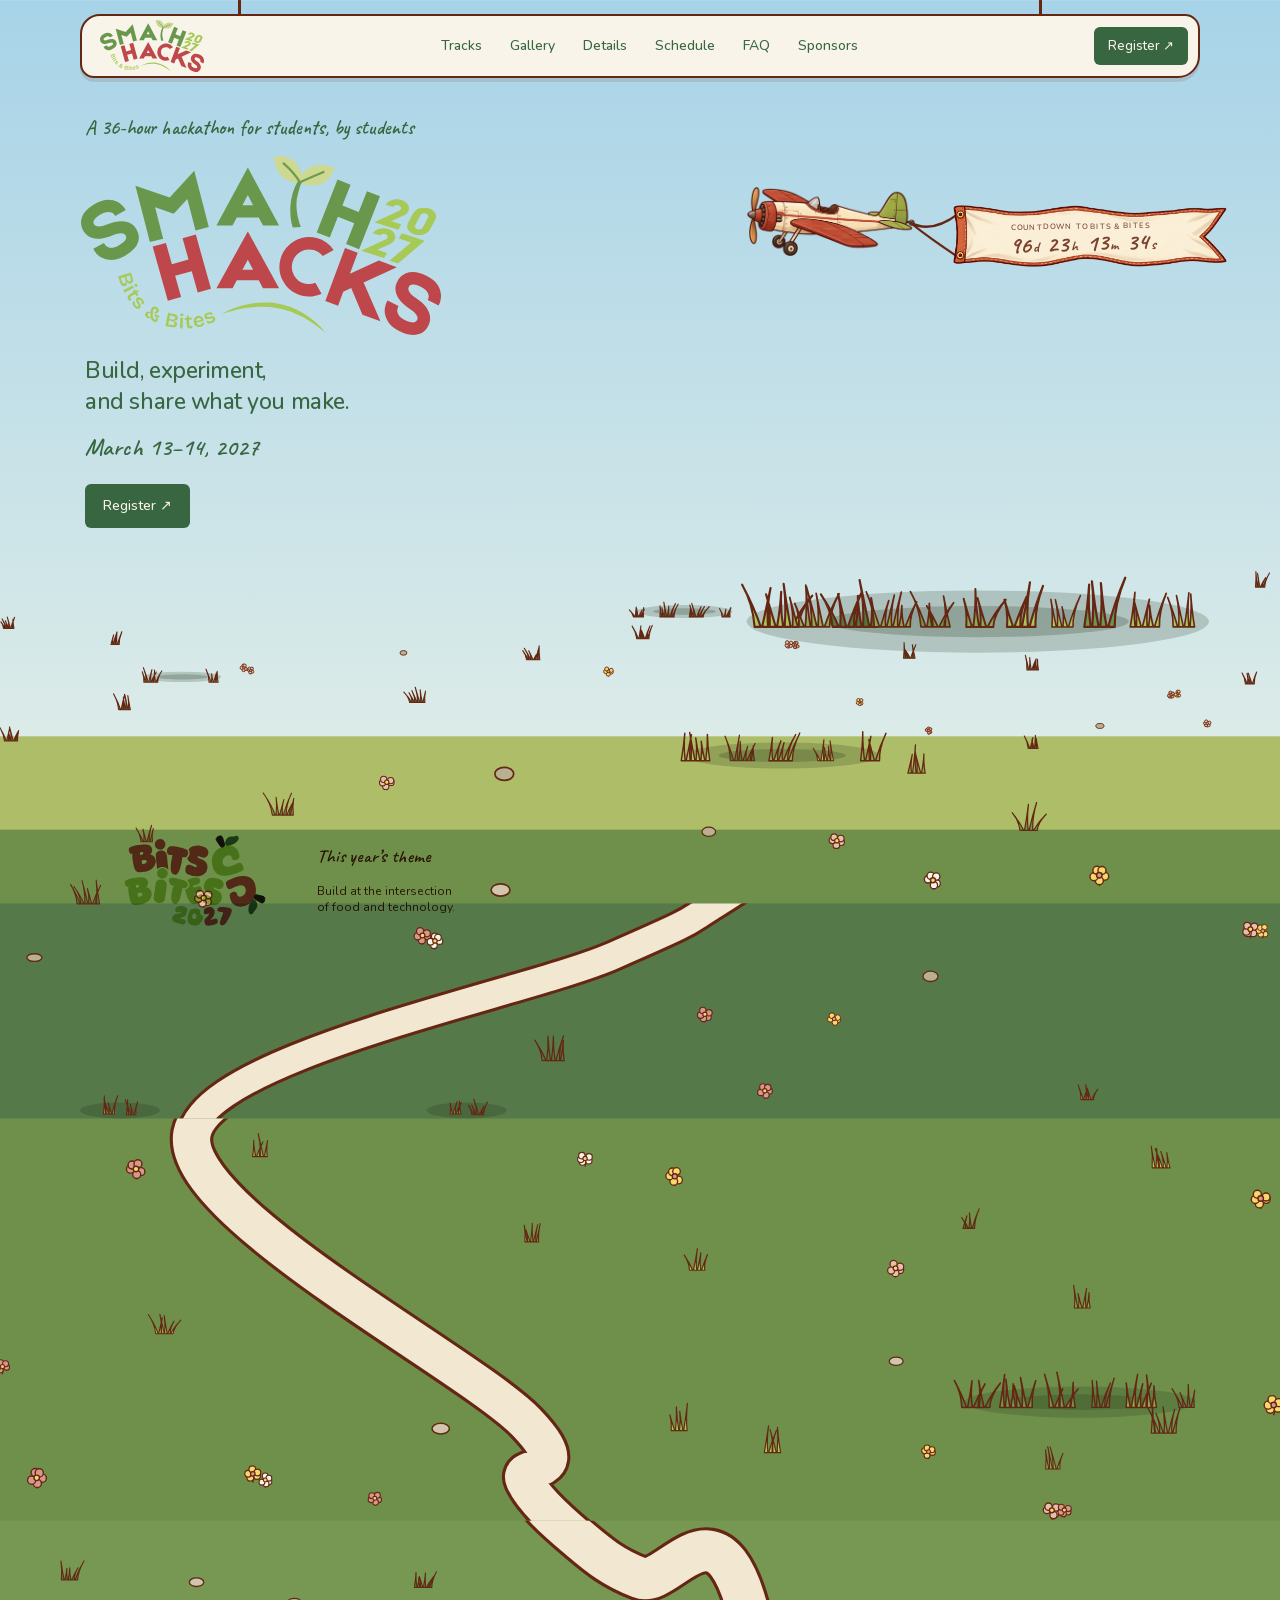
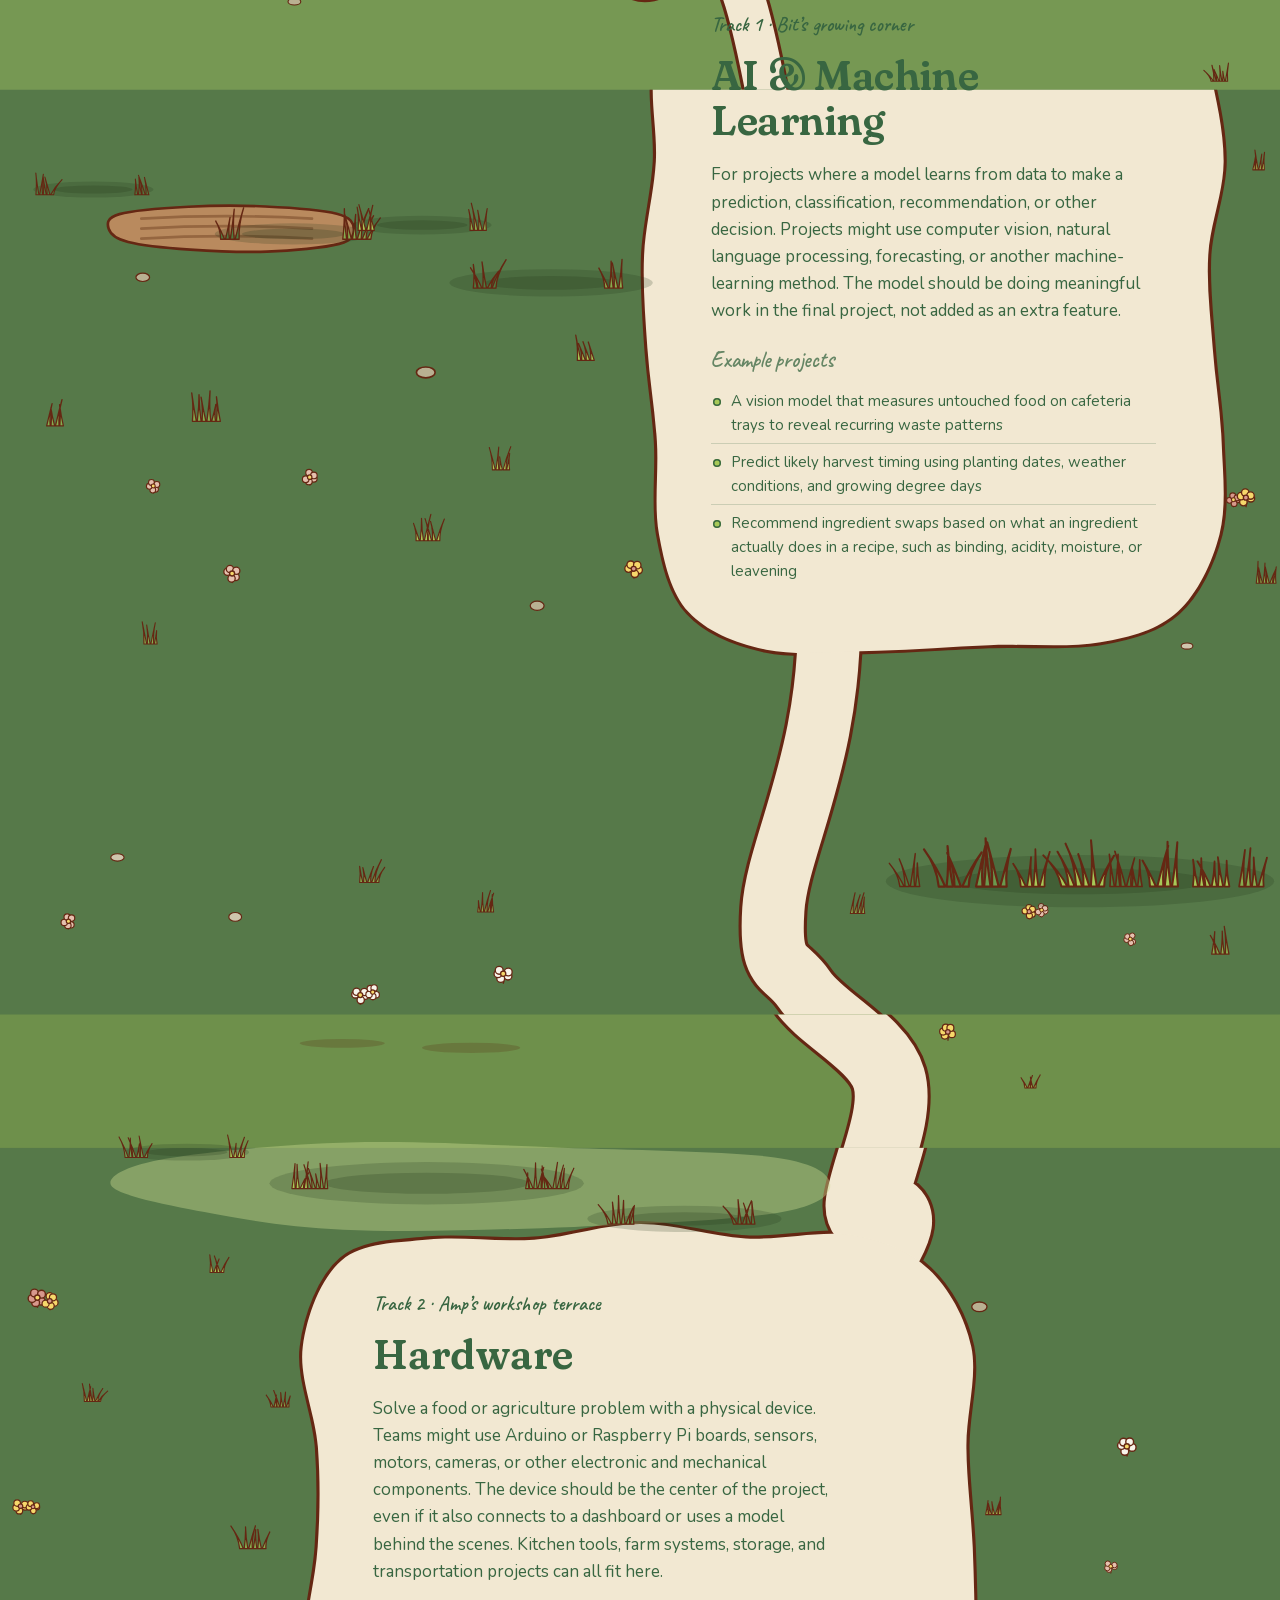
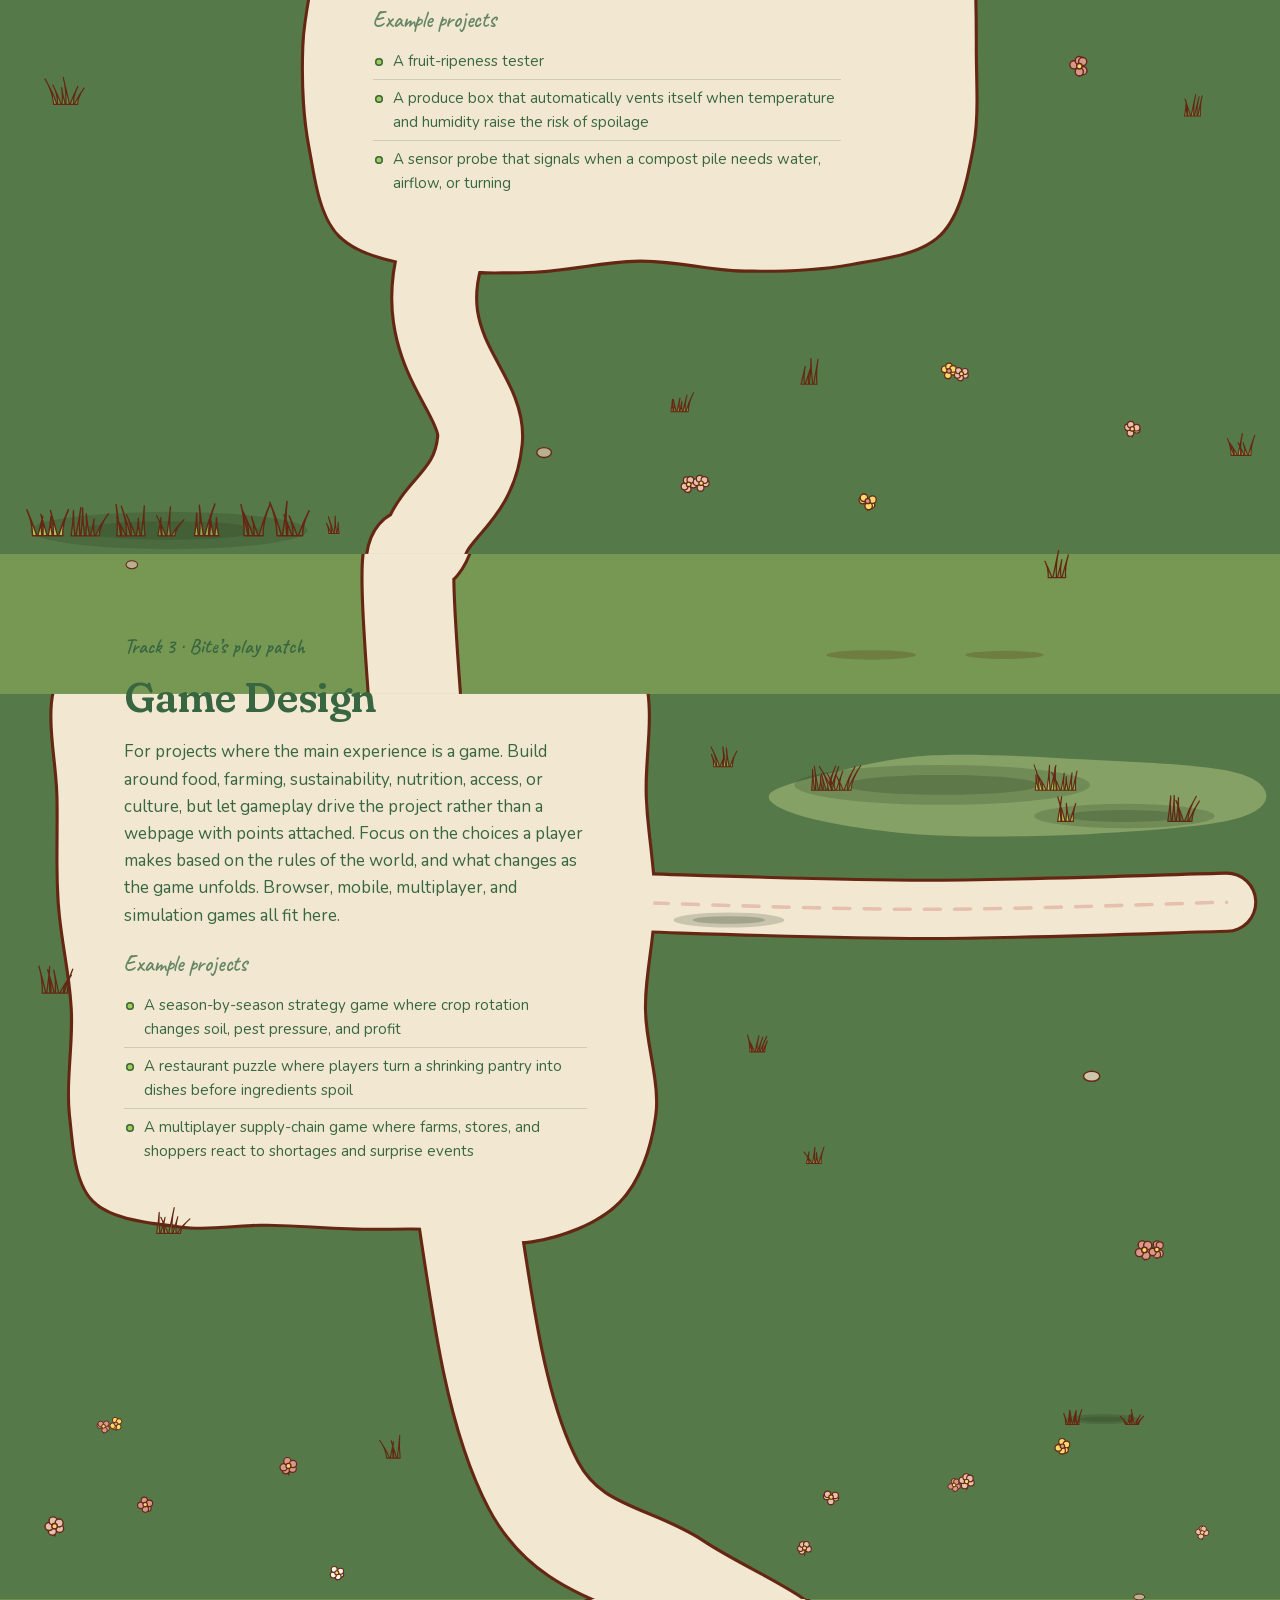
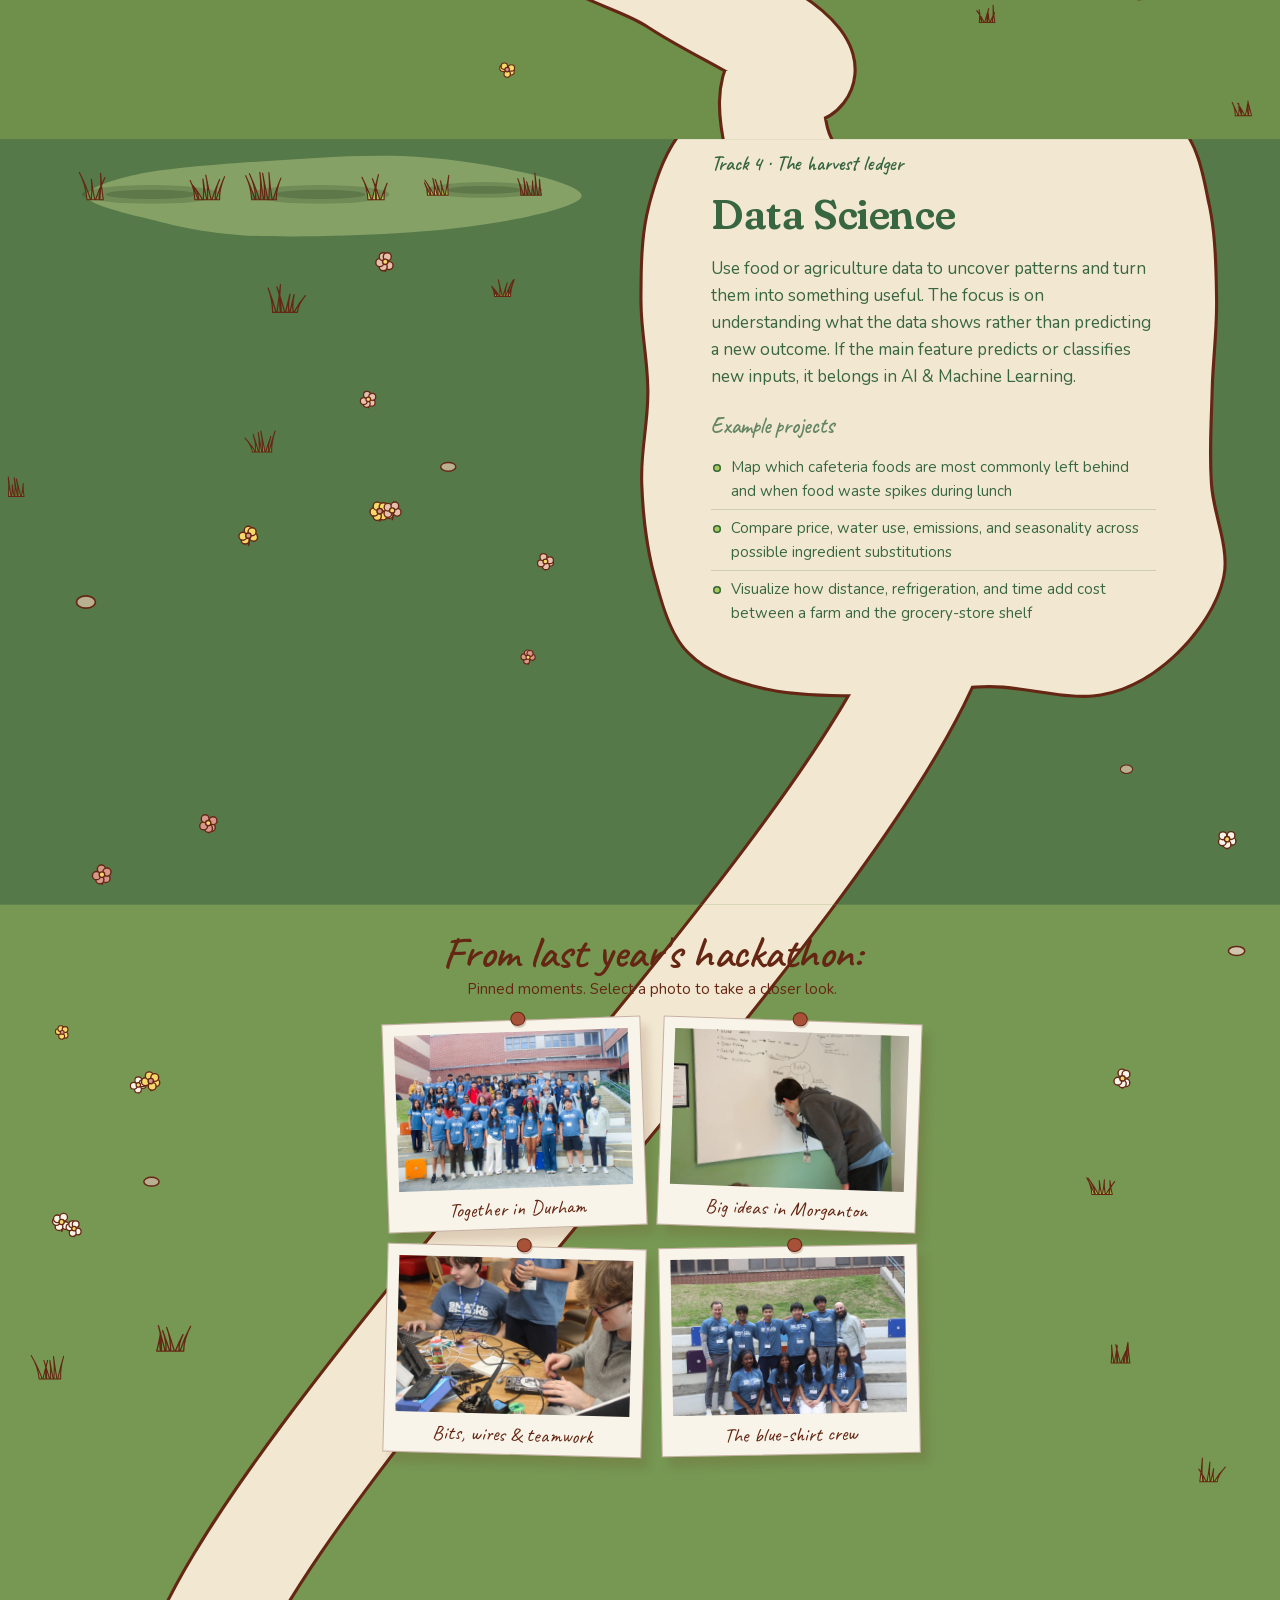
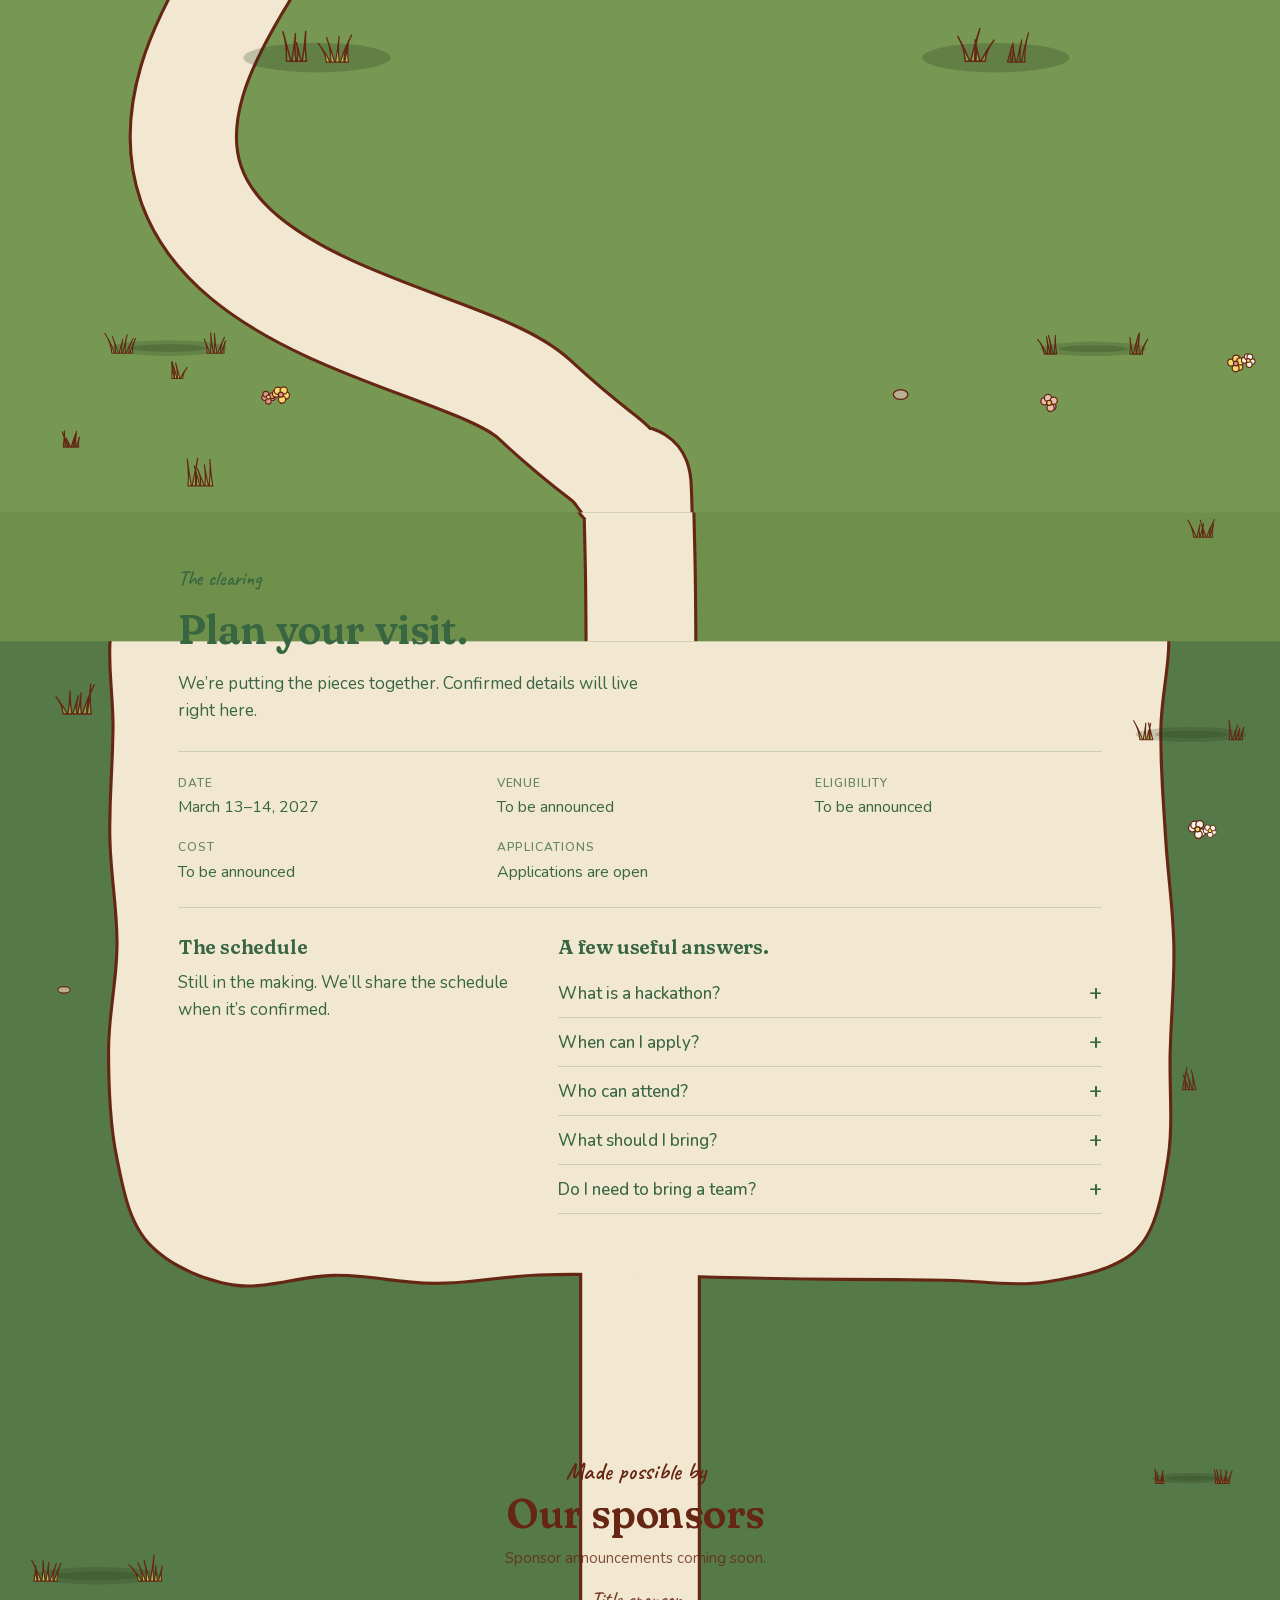
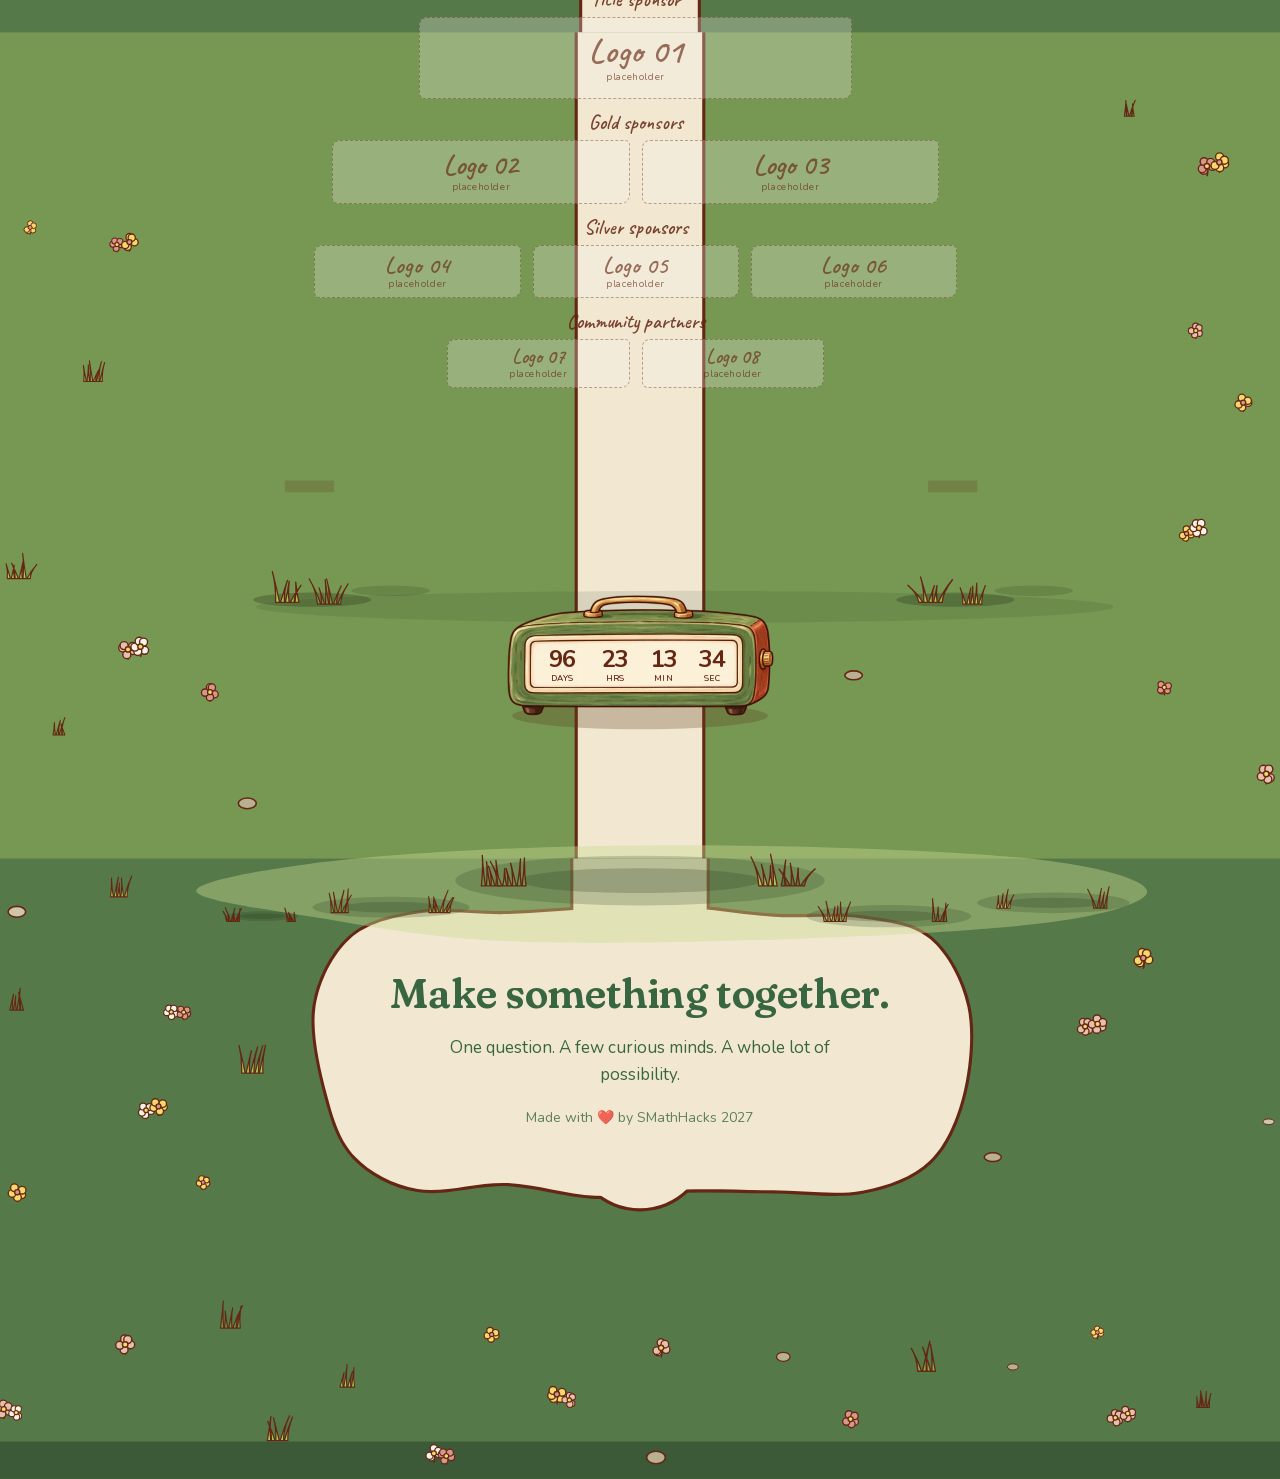
==== index.html @ 0ea6582c "moved the boba" ====
<!doctype html>
<html lang="en">
<head>
  <meta charset="utf-8">
  <meta name="viewport" content="width=device-width, initial-scale=1">
  <meta name="theme-color" content="#F8F4EA">
  <meta name="description" content="SMathHacks 2027: Bits & Bites. A student hackathon for curious minds. Build, experiment, and share what you make.">
  <title>SMathHacks 2027 | Bits & Bites</title>
  <link rel="icon" type="image/svg+xml" href="assets/logo/smathhacks-full-color.svg">
  <link rel="stylesheet" href="hillside.css">
  <link rel="stylesheet" href="sky-announcements.css">
  <link rel="stylesheet" href="countdown.css">
  <link rel="stylesheet" href="trail-boards.css">
</head>
<body>
  <a class="skip-link" href="#main">Skip to content</a>
  <header class="site-header">
    <a class="brand" href="#top" aria-label="SMathHacks 2027 home"><img src="assets/logo/smathhacks-full-color.svg" alt="SMathHacks 2027, Bits and Bites" width="1772" height="884"></a>
    <nav aria-label="Primary navigation"><a href="#tracks">Tracks</a><a class="nav-wide" href="#gallery">Gallery</a><a href="#details">Details</a><a href="#schedule">Schedule</a><a href="#faq">FAQ</a><a class="nav-roomy" href="#sponsors">Sponsors</a></nav>
    <div class="header-status" data-register="header"><a href="#updates">Registration soon</a></div>
  </header>

  <!-- The page is one tall hillside. hillside.js draws the art and places each copy block in its own
       clearing; the footer hangs on the notice board where the path ends. -->
  <div class="world">
  <svg class="world-art" id="world-art" aria-hidden="true"></svg>
  <main id="main">

    <section class="copy hero-copy" id="top" data-copy="hero" aria-labelledby="event-title">
      <p class="eyebrow">A 36-hour hackathon for students, by students</p>
      <h1 class="sr-only" id="event-title">SMathHacks 2027: Bits &amp; Bites</h1>
      <img class="hero-logo" src="assets/logo/smathhacks-full-color.svg" alt="" width="1772" height="884">
      <p class="hero-line">Build, experiment,<br>and share what you make.</p>
      <p class="event-timing" data-fact="dates">March 13–14, 2027</p>
      <div class="hero-actions">
        <div class="registration-state" data-register="hero">Registration details coming soon</div>
      </div>
    </section>

    <aside class="sky-flight sky-announcement" aria-label="Countdown to Bits &amp; Bites">
      <span class="flight-drift">
        <img class="tow-plane" src="assets/mvp/environment/sky-announcements/tow-plane.webp" alt="" width="700" height="291">
        <svg class="tow-cord" viewBox="0 0 100 30" preserveAspectRatio="none" aria-hidden="true"><path d="M0 6 Q45 14 100 0 M0 6 Q45 18 100 30"/></svg>
        <span class="tow-banner">
          <img src="assets/mvp/environment/sky-announcements/registration-banner.webp" alt="" width="1000" height="227">
          <span class="banner-lettering"><span>Countdown to <span data-event-theme>Bits &amp; Bites</span></span><strong class="banner-clock" aria-hidden="true"><span><b data-countdown-unit="days">—</b>d</span><span><b data-countdown-unit="hours">—</b>h</span><span><b data-countdown-unit="minutes">—</b>m</span><span><b data-countdown-unit="seconds">—</b>s</span></strong></span>
        </span>
      </span>
    </aside>

    <section class="trail-face theme-sign-face" id="theme" data-trail-board="theme" aria-labelledby="theme-sign-title">
      <h2 id="theme-sign-title"><img class="theme-logo" src="assets/brand/bits-and-bites-2027.svg" alt="Bits &amp; Bites 2027" width="760" height="490"></h2>
      <p class="eyebrow">This year’s theme</p>
      <p>Build at the intersection of food and technology.</p>
    </section>

    <section class="copy" id="tracks" data-copy="bit" aria-labelledby="ai-title">
      <p class="eyebrow">Track 1 · Bit’s growing corner</p>
      <h2 id="ai-title">AI &amp; Machine Learning</h2>
      <p>For projects where a model learns from data to make a prediction, classification, recommendation, or other decision. Projects might use computer vision, natural language processing, forecasting, or another machine-learning method. The model should be doing meaningful work in the final project, not added as an extra feature.</p>
      <h3 class="examples-title">Example projects</h3>
      <ul class="track-examples">
        <li>A vision model that measures untouched food on cafeteria trays to reveal recurring waste patterns</li>
        <li>Predict likely harvest timing using planting dates, weather conditions, and growing degree days</li>
        <li>Recommend ingredient swaps based on what an ingredient actually does in a recipe, such as binding, acidity, moisture, or leavening</li>
      </ul>
    </section>

    <section class="copy" id="hardware" data-copy="amp" aria-labelledby="amp-title">
      <p class="eyebrow">Track 2 · Amp’s workshop terrace</p>
      <h2 id="amp-title">Hardware</h2>
      <p>Solve a food or agriculture problem with a physical device. Teams might use Arduino or Raspberry Pi boards, sensors, motors, cameras, or other electronic and mechanical components. The device should be the center of the project, even if it also connects to a dashboard or uses a model behind the scenes. Kitchen tools, farm systems, storage, and transportation projects can all fit here.</p>
      <h3 class="examples-title">Example projects</h3>
      <ul class="track-examples">
        <li>A fruit-ripeness tester</li>
        <li>A produce box that automatically vents itself when temperature and humidity raise the risk of spoilage</li>
        <li>A sensor probe that signals when a compost pile needs water, airflow, or turning</li>
      </ul>
    </section>

    <section class="copy" id="game-design" data-copy="bite" aria-labelledby="bite-title">
      <p class="eyebrow">Track 3 · Bite’s play patch</p>
      <h2 id="bite-title">Game Design</h2>
      <p>For projects where the main experience is a game. Build around food, farming, sustainability, nutrition, access, or culture, but let gameplay drive the project rather than a webpage with points attached. Focus on the choices a player makes based on the rules of the world, and what changes as the game unfolds. Browser, mobile, multiplayer, and simulation games all fit here.</p>
      <h3 class="examples-title">Example projects</h3>
      <ul class="track-examples">
        <li>A season-by-season strategy game where crop rotation changes soil, pest pressure, and profit</li>
        <li>A restaurant puzzle where players turn a shrinking pantry into dishes before ingredients spoil</li>
        <li>A multiplayer supply-chain game where farms, stores, and shoppers react to shortages and surprise events</li>
      </ul>
    </section>

    <section class="copy" id="data-science" data-copy="data" aria-labelledby="data-title">
      <p class="eyebrow">Track 4 · The harvest ledger</p>
      <h2 id="data-title">Data Science</h2>
      <p>Use food or agriculture data to uncover patterns and turn them into something useful. The focus is on understanding what the data shows rather than predicting a new outcome. If the main feature predicts or classifies new inputs, it belongs in AI &amp; Machine Learning.</p>
      <h3 class="examples-title">Example projects</h3>
      <ul class="track-examples">
        <li>Map which cafeteria foods are most commonly left behind and when food waste spikes during lunch</li>
        <li>Compare price, water use, emissions, and seasonality across possible ingredient substitutions</li>
        <li>Visualize how distance, refrigeration, and time add cost between a farm and the grocery-store shelf</li>
      </ul>
    </section>

    <section class="trail-face gallery-face" id="gallery" data-trail-board="gallery" aria-labelledby="gallery-title">
      <h2 id="gallery-title"> From last year's hackathon:</h2>
      <p class="gallery-note" data-gallery-note>A little room for the memories. Photos coming soon.</p>
      <ul class="gallery-grid" data-gallery-grid>
        <li class="gallery-card"><div class="gallery-placeholder"><span class="gallery-empty-image">Your photo here</span><span class="gallery-caption">Photo slot 01</span></div></li>
        <li class="gallery-card"><div class="gallery-placeholder"><span class="gallery-empty-image">Your photo here</span><span class="gallery-caption">Photo slot 02</span></div></li>
        <li class="gallery-card"><div class="gallery-placeholder"><span class="gallery-empty-image">Your photo here</span><span class="gallery-caption">Photo slot 03</span></div></li>
        <li class="gallery-card"><div class="gallery-placeholder"><span class="gallery-empty-image">Your photo here</span><span class="gallery-caption">Photo slot 04</span></div></li>
      </ul>
      <div class="gallery-pagination" data-gallery-pagination hidden>
        <button type="button" data-gallery-page="previous" aria-label="Previous gallery page">←</button>
        <span data-gallery-page-label aria-live="polite"></span>
        <button type="button" data-gallery-page="next" aria-label="Next gallery page">→</button>
      </div>
    </section>

    <section class="copy info-copy" id="details" data-copy="details" aria-labelledby="details-title">
      <p class="eyebrow">The clearing</p>
      <h2 id="details-title">Plan your visit.</h2>
      <p>We’re putting the pieces together. Confirmed details will live right here.</p>
      <dl class="facts">
        <div><dt>Date</dt><dd data-fact="dates">March 13–14, 2027</dd></div>
        <div><dt>Venue</dt><dd data-fact="venue">To be announced</dd></div>
        <div><dt>Eligibility</dt><dd data-fact="eligibility">To be announced</dd></div>
        <div><dt>Cost</dt><dd data-fact="cost">To be announced</dd></div>
        <div><dt>Applications</dt><dd data-application-status>Registration details coming soon</dd></div>
      </dl>
      <div class="info-lower">
        <div id="schedule" aria-labelledby="schedule-title">
          <h3 id="schedule-title">The schedule</h3>
          <p id="schedule-status">Still in the making. We’ll share the schedule when it’s confirmed.</p>
          <ol class="schedule-list" id="schedule-list" hidden></ol>
        </div>
        <div id="faq" class="faq" aria-labelledby="faq-title">
          <h3 id="faq-title">A few useful answers.</h3>
          <details><summary>What is a hackathon?</summary><p>A hackathon is an event where people come together to explore ideas and build projects. A project might be software, hardware, a game, or an experiment that helps you learn something new.</p></details>
          <details><summary>When can I apply?</summary><p data-application-answer>Registration details will be shared when they’re confirmed.</p></details>
          <details><summary>Who can attend?</summary><p data-eligibility-answer>SMathHacks is a student hackathon. Specific eligibility requirements will be announced.</p></details>
          <details><summary>What should I bring?</summary><p>We’ll share a practical packing list alongside the confirmed venue and schedule.</p></details>
          <details><summary>Do I need to bring a team?</summary><p>Team formation and project guidelines will be shared with the registration details.</p></details>
        </div>
      </div>
    </section>

    <!-- Real HTML sits inside the painted, freestanding sponsor billboard. -->
    <section class="site-footer sponsor-billboard" id="sponsors" data-copy="footer" aria-labelledby="sponsors-title">
      <div class="sponsor-board-content">
        <p class="eyebrow">Made possible by</p>
        <h2 id="sponsors-title">Our sponsors</h2>
        <p id="sponsor-status">Sponsor announcements coming soon.</p>
        <div class="sponsor-placeholders" data-sponsor-placeholders aria-label="Example sponsor tiers with placeholder logos">
          <section class="sponsor-tier" data-sponsor-level="title" aria-labelledby="placeholder-title-tier">
            <h3 id="placeholder-title-tier">Title sponsor</h3>
            <ul><li><span>Logo 01</span><small>placeholder</small></li></ul>
          </section>
          <section class="sponsor-tier" data-sponsor-level="gold" aria-labelledby="placeholder-gold-tier">
            <h3 id="placeholder-gold-tier">Gold sponsors</h3>
            <ul><li><span>Logo 02</span><small>placeholder</small></li><li><span>Logo 03</span><small>placeholder</small></li></ul>
          </section>
          <section class="sponsor-tier" data-sponsor-level="silver" aria-labelledby="placeholder-silver-tier">
            <h3 id="placeholder-silver-tier">Silver sponsors</h3>
            <ul><li><span>Logo 04</span><small>placeholder</small></li><li><span>Logo 05</span><small>placeholder</small></li><li><span>Logo 06</span><small>placeholder</small></li></ul>
          </section>
          <section class="sponsor-tier" data-sponsor-level="community" aria-labelledby="placeholder-community-tier">
            <h3 id="placeholder-community-tier">Community partners</h3>
            <ul><li><span>Logo 07</span><small>placeholder</small></li><li><span>Logo 08</span><small>placeholder</small></li></ul>
          </section>
        </div>
        <div class="sponsor-list" id="sponsor-list" hidden></div>
        <p class="sponsor-ask" data-sponsor-ask hidden></p>
      </div>
    </section>

    <section class="table-countdown" id="event-countdown" aria-label="Countdown to event day" data-countdown-at="2027-03-13T00:00:00-05:00">
      <img src="assets/mvp/props/countdown-clock/clock.webp" alt="" width="800" height="364">
      <div class="countdown-face">
        <p class="countdown-caption sr-only" data-countdown-caption>Until event day</p>
        <div class="countdown-digits" role="timer" aria-live="off" aria-label="Countdown loading" data-countdown-timer>
          <span><strong data-countdown-unit="days">—</strong><small>days</small></span>
          <span><strong data-countdown-unit="hours">—</strong><small>hrs</small></span>
          <span><strong data-countdown-unit="minutes">—</strong><small>min</small></span>
          <span><strong data-countdown-unit="seconds">—</strong><small>sec</small></span>
        </div>
      </div>
      <noscript><p>Event day: March 13, 2027.</p></noscript>
    </section>

    <section class="copy finale-copy" id="updates" data-copy="finale" aria-labelledby="finale-title">
      <h2 id="finale-title">Make something together.</h2>
      <p>One question. A few curious minds. A whole lot of possibility.</p>
      <p class="finale-credit">Made with ❤️ by SMathHacks 2027</p>
    </section>

  </main>

  </div>

  <dialog class="gallery-dialog" data-gallery-dialog aria-labelledby="gallery-dialog-title">
    <div class="gallery-dialog-header"><h2 id="gallery-dialog-title">From the gallery</h2><button type="button" data-gallery-close aria-label="Close photo">✕</button></div>
    <img class="gallery-dialog-image" data-gallery-large-image alt="">
    <p data-gallery-error hidden>This photo couldn’t load.</p>
    <p class="gallery-dialog-caption" data-gallery-large-caption></p>
    <div class="gallery-dialog-controls"><button type="button" data-gallery-photo="previous" aria-label="Previous photo">←</button><span data-gallery-photo-label></span><button type="button" data-gallery-photo="next" aria-label="Next photo">→</button></div>
  </dialog>

  <script type="module" src="event.js"></script>
  <script type="module" src="hillside.js"></script>
</body>
</html>
---- hillside.css ----
@font-face{font-family:'Fraunces';src:url('assets/fonts/fraunces-var.woff2') format('woff2');font-weight:400 700;font-display:swap}
@font-face{font-family:'Nunito';src:url('assets/fonts/nunito-var.woff2') format('woff2');font-weight:400 700;font-display:swap}
@font-face{font-family:'Caveat';src:url('assets/fonts/caveat-var.woff2') format('woff2');font-weight:400 700;font-display:swap}

/* Type: soft serif headings, rounded body, handwritten notes for small labels. */
:root{--font-display:'Fraunces',Georgia,serif;--font-body:'Nunito',sans-serif;--font-hand:'Caveat',cursive}

:root{--forest:#386641;--leaf:#6A994E;--lime:#A7C957;--cream:#F8F4EA;--ground:#F2E8D2;--peach:#E5C0AE;--ink:#652713;--sky-top:#A7D3E8;--sky-horizon:#EDF3E8;--rule:#38664135}
*{box-sizing:border-box}
html{scroll-behavior:smooth}
body{margin:0;background:#566f45;color:var(--forest);font-family:var(--font-body);font-size:17px;line-height:1.6}
h1,h2,h3,p{margin:0}
h2,h3{font-family:var(--font-display);font-weight:600;font-variation-settings:'SOFT' 100,'WONK' 1;letter-spacing:-.01em}
h2{font-size:clamp(32px,3.2vw,46px);line-height:1.1;margin-bottom:18px}
h3{font-size:20px;line-height:1.25}
p+p{margin-top:14px}
a{color:inherit}
.sr-only{position:absolute;width:1px;height:1px;margin:-1px;overflow:hidden;clip:rect(0,0,0,0);white-space:nowrap}
.skip-link{position:fixed;z-index:200;top:8px;left:16px;padding:12px 20px;background:var(--forest);color:var(--cream);transform:translateY(-160%)}
.skip-link:focus{transform:none}
a:focus-visible,button:focus-visible{outline:3px solid var(--forest);outline-offset:5px}
.eyebrow{font-family:var(--font-hand);font-size:20px;font-weight:600;line-height:1.2;margin-bottom:16px}

/* The header is a signboard hung over the world on two cords, drawn in the clearings' cream and ink. */
.site-header{position:fixed;top:14px;left:50%;transform:translateX(-50%);width:min(1120px,calc(100% - 32px));height:64px;padding:6px 10px 6px 18px;display:flex;align-items:center;gap:28px;z-index:70;background:var(--cream);border:2.5px solid var(--ink);border-radius:20px 15px 22px 14px;box-shadow:0 4px 0 #6527131f;transition:box-shadow .3s ease}
.site-header::before,.site-header::after{content:'';position:absolute;bottom:100%;width:2.5px;height:16px;background:var(--ink)}
.site-header::before{left:14%}
.site-header::after{right:14%}
.site-header.is-scrolled{box-shadow:0 6px 0 #65271326,0 10px 24px #22331a24}
.brand{width:104px;flex:none}
.brand img{display:block;width:100%;height:auto}
.site-header nav{display:flex;gap:28px;margin:auto}
.site-header nav a{min-height:44px;display:flex;align-items:center;text-decoration:none;font-size:14px;font-weight:500}
.header-status{font-size:13px;font-weight:500}

/* The world: art fills it; copy blocks are placed in world units by hillside.js. */
.world{position:relative;overflow:hidden;min-height:100vh;background:var(--sky-horizon)}
.world-art{position:absolute;inset:0 auto auto 0;display:block}
.copy{position:absolute;z-index:2}
.world:not(.is-laid-out) .copy{position:relative;margin:0 auto;padding:110px 24px 40px;max-width:560px}
/* Scene buttons only make sense when the hillside is drawn. */
[id]{scroll-margin-top:130px}

.hero-logo{display:block;width:min(360px,100%);height:auto;margin:0 0 20px -4px}
.hero-line{font-size:clamp(21px,1.8vw,26px);line-height:1.35;letter-spacing:-.02em;font-weight:500}
.event-timing{margin-top:16px;font-family:var(--font-hand);font-size:24px;font-weight:600;line-height:1.2}
.hero-actions{display:flex;align-items:center;flex-wrap:wrap;gap:12px 20px;margin-top:22px}
/* Once a real action exists (Register / Get updates), it becomes the primary button. */
.registration-state{font-size:13px}
.action-link{display:inline-flex;align-items:center;min-height:44px;padding:8px 18px;border-radius:6px;background:var(--forest);color:var(--cream);font-size:14px;font-weight:500;text-decoration:none}
.header-status .action-link{min-height:38px;padding:6px 14px;font-size:13px}
.header-status>a:not(.action-link){min-height:44px;display:flex;align-items:center;text-decoration:none}
.schedule-list{margin:0;padding:0;list-style:none}
.schedule-list li{display:flex;gap:14px;padding:8px 0;border-bottom:1px solid var(--rule)}
.updates-form{margin:18px auto 0;max-width:420px;text-align:left;font-size:14px}
.updates-row{display:flex;gap:10px;margin-top:6px}
.updates-row input{flex:1;min-width:0;min-height:46px;padding:8px 12px;border:1.5px solid var(--forest);border-radius:6px;background:var(--cream);font:inherit}
.updates-row .scene-control{margin-top:0}
.form-status{margin-top:8px;min-height:1.4em}

.copy>p:not(.eyebrow){max-width:46ch}
.examples-title{margin-top:22px;font-size:22px;font-family:var(--font-hand);font-weight:600;line-height:1.2;opacity:.75}
.track-examples{margin:10px 0 0;padding:0;list-style:none;font-size:15px;max-width:52ch}
.track-examples li{position:relative;padding:6px 0 6px 20px;border-bottom:1px solid var(--rule)}
.track-examples li:last-child{border-bottom:0}
.track-examples li::before{content:'';position:absolute;left:2px;top:15px;width:8px;height:8px;border-radius:50%;background:var(--lime);box-shadow:inset 0 0 0 1.5px var(--forest)}
.scene-control{margin-top:22px;display:inline-flex;align-items:center;gap:22px;min-height:46px;padding:9px 18px;border:1.5px solid var(--forest);border-radius:6px;background:transparent;color:var(--forest);font:500 15px var(--font-body);cursor:pointer;transition:background .2s ease,color .2s ease}
.scene-control:hover,.scene-control[aria-pressed=true]{background:var(--forest);color:var(--cream)}

.facts{display:grid;grid-template-columns:repeat(3,minmax(0,1fr));gap:18px 32px;margin:26px 0 0;padding:22px 0;border-block:1px solid var(--rule)}
.facts dt{font-size:12px;font-weight:600;letter-spacing:.08em;text-transform:uppercase;opacity:.75}
.facts dd{margin:2px 0 0;font-size:16px}
.info-lower{display:grid;grid-template-columns:minmax(0,1fr) minmax(0,1.6fr);gap:40px;margin-top:26px}
.info-lower h3{margin-bottom:10px}
.faq details{border-bottom:1px solid var(--rule)}
.faq summary{min-height:48px;display:flex;align-items:center;justify-content:space-between;gap:16px;cursor:pointer;list-style:none;font-weight:500}
.faq summary::-webkit-details-marker{display:none}
.faq summary::after{content:'+';font-size:22px;line-height:1;transition:transform .25s cubic-bezier(.3,.7,.4,1)}
.faq details[open] summary::after{transform:rotate(45deg)}
.faq details p{padding:0 0 16px;font-size:15px}
.sponsor-list{margin-top:22px;display:grid;gap:22px}
/* Empty slots, drawn as chalk outlines on the clearing so they read as space waiting to be filled. */
.sponsor.slot{min-width:128px;min-height:64px;background:transparent;border:2px dashed #65271366;box-shadow:none;color:#38664199;font-size:13px;font-weight:500}
.sponsor.slot.big{min-width:170px;min-height:84px;font-size:14px}
.sponsor-tier h3{font-size:22px;font-family:var(--font-hand);font-weight:600;font-variation-settings:normal;letter-spacing:0;line-height:1.2;opacity:.75;margin-bottom:10px}
.sponsor-tier ul{margin:0;padding:0;list-style:none;display:flex;flex-wrap:wrap;gap:12px}
.sponsor{display:flex;align-items:center;justify-content:center;min-width:150px;min-height:72px;padding:12px 20px;background:var(--cream);border:2px solid var(--ink);border-radius:14px 10px 15px 9px;box-shadow:0 3px 0 #6527131f;font-weight:600;text-decoration:none;transition:transform .2s cubic-bezier(.3,.7,.4,1)}
a.sponsor:hover{transform:translateY(-2px)}
.sponsor img{display:block;max-width:150px;max-height:48px;width:auto;height:auto}
.sponsor-ask{margin-top:20px;display:flex;align-items:center;flex-wrap:wrap;gap:10px 16px}
.finale-copy{text-align:center}
.finale-copy h2,.finale-copy>p{margin-inline:auto}
.finale-copy .registration-state{margin-top:16px;font-size:14px}
.finale-copy .finale-credit{margin-top:18px;font-size:14px;opacity:.8}

.site-footer{display:flex;align-items:center;gap:24px;flex-wrap:wrap;padding:28px clamp(16px,5vw,80px);background:var(--cream);border-top:2.5px solid var(--ink);color:var(--forest);font-size:14px}
.site-footer img{width:110px;height:auto}
.site-footer a{margin-left:auto;min-height:44px;display:flex;align-items:center;font-weight:500}
/* Laid out, the footer is the notice board at the end of the path. */
.world.is-laid-out .site-footer{position:absolute;z-index:2;padding:0;background:none;border:0;gap:28px;flex-wrap:nowrap}
.world.is-laid-out .site-footer img{width:150px}
.world.is-laid-out .site-footer:empty{min-height:220px}
.world.is-laid-out .site-footer p{font-size:15px;line-height:1.45}

/* Lettering and real sponsor marks live on the recessed face, not in floating UI cards. */
.site-footer.sponsor-billboard,.world.is-laid-out .site-footer.sponsor-billboard{display:block;text-align:center;color:var(--ink)}
.sponsor-board-content{min-height:inherit;display:flex;flex-direction:column;justify-content:center;align-items:center;padding:8px 0}
.sponsor-billboard .eyebrow,.world.is-laid-out .sponsor-billboard .eyebrow{font-family:var(--font-hand);font-size:24px;line-height:1;margin-bottom:8px}
.sponsor-billboard h2{font-size:clamp(28px,3.2vw,44px);margin-bottom:12px}
.sponsor-billboard #sponsor-status{max-width:32ch;opacity:.8}
.sponsor-billboard .sponsor-list{width:100%;gap:18px;margin-top:12px}
.sponsor-billboard .sponsor-tier ul{display:grid;grid-template-columns:repeat(3,minmax(0,1fr));gap:12px;align-items:center}
.sponsor-billboard .sponsor{background:none;border:0;box-shadow:none;border-radius:0;min-width:0;min-height:60px;padding:8px;margin:0;justify-content:center}
.sponsor-billboard .sponsor img,.world.is-laid-out .sponsor-billboard .sponsor img{width:auto;height:auto;max-width:100%;max-height:60px}
.sponsor-billboard .sponsor-ask{justify-content:center;margin-top:14px;gap:6px}
.sponsor-billboard .sponsor-ask .action-link{margin:0}
.sponsor-billboard [hidden]{display:none!important}
.sponsor-placeholders{width:100%;margin:20px 0 4px;display:grid;gap:14px}
.sponsor-billboard .sponsor-tier{width:100%;margin-inline:auto}
.sponsor-billboard .sponsor-tier h3{font-family:var(--font-hand);font-size:20px;line-height:1;letter-spacing:0;margin:0 0 7px;opacity:.85}
.sponsor-billboard [data-sponsor-level] ul{display:flex;justify-content:center;flex-wrap:wrap;gap:12px}
.sponsor-billboard [data-sponsor-level] li{flex:0 1 var(--logo-width);min-width:0}
.sponsor-billboard [data-sponsor-level="title"]{--logo-width:64%;--logo-height:82px;--logo-text:35px;--logo-image:76px}
.sponsor-billboard [data-sponsor-level="gold"]{--logo-width:44%;--logo-height:64px;--logo-text:29px;--logo-image:56px}
.sponsor-billboard [data-sponsor-level="silver"]{--logo-width:30.5%;--logo-height:50px;--logo-text:24px;--logo-image:42px}
.sponsor-billboard [data-sponsor-level="community"]{--logo-width:27%;--logo-height:42px;--logo-text:20px;--logo-image:32px}
.sponsor-placeholders li{min-height:var(--logo-height);padding:6px;border:1.5px dashed #65271366;border-radius:8px 5px 9px 6px;display:flex;flex-direction:column;align-items:center;justify-content:center;color:#652713a6;background:#f8f4ea44}
.sponsor-placeholders li>span{font-family:var(--font-hand);font-size:var(--logo-text);font-weight:600;line-height:1.1}
.sponsor-placeholders small{font-size:10px;letter-spacing:.06em;line-height:1.3}
.sponsor-billboard [data-sponsor-level] .sponsor{min-height:var(--logo-height);font-size:var(--logo-text)}
.world.is-laid-out .sponsor-billboard [data-sponsor-level] .sponsor img{max-height:var(--logo-image)}
@media(max-width:759px){
  .sponsor-placeholders{gap:14px;margin-top:18px}
  .sponsor-billboard [data-sponsor-level] ul{gap:8px}
  .sponsor-billboard [data-sponsor-level="title"]{--logo-width:94%;--logo-height:76px;--logo-text:31px;--logo-image:64px}
  .sponsor-billboard [data-sponsor-level="gold"]{--logo-width:46%;--logo-height:60px;--logo-text:25px;--logo-image:48px}
  .sponsor-billboard [data-sponsor-level="silver"]{--logo-width:30%;--logo-height:48px;--logo-text:20px;--logo-image:34px}
  .sponsor-billboard [data-sponsor-level="community"]{--logo-width:28%;--logo-height:40px;--logo-text:18px;--logo-image:28px}
  .sponsor-placeholders small{font-size:8px;letter-spacing:0}
}
@media(max-width:759px){.sponsor-billboard .sponsor-tier ul{grid-template-columns:repeat(2,minmax(0,1fr))}.sponsor-billboard .eyebrow,.world.is-laid-out .sponsor-billboard .eyebrow{font-size:21px}.world.is-laid-out .sponsor-billboard #sponsor-status{font-size:13px}}
@media(max-width:439px){.site-header nav .nav-roomy{display:none}}

/* Interactive parts of the art, shown at rest. */
.led{opacity:0;transition:opacity .4s ease}
.rover-body{transition:none}
.lamp{fill:#CDD993;transition:fill .35s ease}
.glow{opacity:0;transition:opacity .5s ease 1s}
.dial{transform-box:fill-box;transform-origin:50% 50%;transition:transform .9s cubic-bezier(.34,1.4,.5,1)}

/* Ambient life: few, slow, rooted. */
.sway{transform-box:fill-box;transform-origin:50% 100%;animation:sway 5.5s ease-in-out infinite alternate}
.sway.slow{animation-duration:8s}
.drift{animation:drift 26s ease-in-out infinite alternate}
@keyframes sway{from{transform:rotate(-2.5deg)}to{transform:rotate(2.5deg)}}
@keyframes drift{from{transform:translateX(-14px)}to{transform:translateX(14px)}}

.sprout{transform-box:fill-box;transform-origin:50% 100%;transform:scale(.55);transition:transform 1.4s cubic-bezier(.34,1.4,.5,1) .5s}
.drop{opacity:0}

@media (max-width:759px){
  body{font-size:16px}
  .site-header{top:8px;width:calc(100% - 16px);height:56px;gap:12px;padding:4px 8px 4px 12px}
  .site-header::before,.site-header::after{height:8px}
  .world.is-laid-out .site-footer{flex-direction:column;text-align:center;gap:10px}
  .world.is-laid-out .site-footer a{margin:0}
  .brand{width:78px}
  .site-header nav{gap:14px}
  .site-header nav a{font-size:13px}
  .facts{grid-template-columns:1fr 1fr}
  .info-lower{grid-template-columns:1fr;gap:28px}
  .header-status{display:none}
  .hero-logo{width:min(280px,100%)}
  [id]{scroll-margin-top:76px}
}
@media (max-width:759px){
  .is-placeholder .sponsor-tier ul{display:grid;grid-template-columns:repeat(4,minmax(0,1fr));gap:10px}
  .is-placeholder .sponsor-tier:first-child ul{grid-template-columns:repeat(3,minmax(0,1fr))}
  .sponsor.slot,.sponsor.slot.big{min-width:0;min-height:54px;padding:8px;text-align:center;font-size:12px}
  .sponsor.slot.big{min-height:72px}
}
.motion-paused .sway,.motion-paused .drift,.motion-paused .led{animation-play-state:paused}
@media (prefers-reduced-motion:reduce){
  html{scroll-behavior:auto}
  .sway,.drift{animation:none}
  .sprout{transition:none}
  .lamp,.glow,.dial{transition:none}
}
---- sky-announcements.css ----
/* Independent painted sky props. The lettering is real text, not baked into the artwork. */
.sky-announcement{position:absolute;z-index:1;line-height:1.15}
.sky-announcement img{display:block;width:100%;height:auto;pointer-events:none;user-select:none}
.sky-flight{display:block;color:var(--ink);text-decoration:none;min-height:64px}
.flight-drift{position:relative;display:block;width:100%;height:100%;animation:flight-drift 13s ease-in-out infinite alternate;transform-origin:18% 50%}
.tow-plane{position:absolute;left:0;top:0;width:35%!important}
.tow-cord{position:absolute;left:34%;top:20%;width:10%;height:32%;overflow:visible;fill:none;stroke:var(--ink);stroke-width:1.8;stroke-linecap:round}
.tow-banner{position:absolute;left:43%;top:14%;width:57%;container-type:inline-size;animation:banner-flutter 3.8s ease-in-out infinite alternate;transform-origin:0 50%}
/* Lettering is sized in banner widths (cqw) so it always fits the cloth, and multiplied into it like paint.
   The box stays inside the cream field: clear of the grommet strip on the left and the tail notch on the right. */
.banner-lettering{position:absolute;inset:21% 16% 14% 9%;gap:.8cqw;display:flex;flex-direction:column;align-items:center;justify-content:center;white-space:nowrap;mix-blend-mode:multiply;transform:rotate(-.75deg)}
.banner-lettering>span{font-size:2.8cqw;font-weight:600;line-height:1;text-transform:uppercase;letter-spacing:.12em;opacity:.8}
.banner-lettering strong{font-family:var(--font-hand);font-weight:700;font-size:8.6cqw;line-height:.95;transform:rotate(-1deg) translateX(1%)}
.banner-clock{display:flex;gap:2.2cqw;align-items:baseline}
/* Each number gets a fixed slot so the ticking seconds don't make the row jiggle. */
.banner-clock>span{display:inline-flex;align-items:baseline;font-size:.62em;opacity:.85}
.banner-clock b{display:inline-block;min-width:1.05em;text-align:right;font-weight:700;font-size:1.6em;line-height:.9;margin-right:.08em}
.banner-clock>span:first-child b{min-width:0}
.sky-flight:hover .flight-drift,.sky-flight:hover .tow-banner{animation-play-state:paused}
.motion-paused .flight-drift,.motion-paused .tow-banner{animation-play-state:paused}
@keyframes flight-drift{from{transform:translate(9px,-2px) rotate(-.4deg)}to{transform:translate(-9px,3px) rotate(.5deg)}}
@keyframes banner-flutter{from{transform:rotate(-1deg) skewY(-.6deg)}to{transform:rotate(1deg) skewY(.6deg)}}
.world:not(.is-laid-out) .sky-announcement{position:relative;margin:20px auto;width:240px}
.world:not(.is-laid-out) .sky-flight{height:80px;width:340px;max-width:90%}
@media(prefers-reduced-motion:reduce){.flight-drift,.tow-banner{animation:none}}
---- countdown.css ----
/* A physical tabletop prop; the live digits sit on its painted display. */
.table-countdown{position:absolute;z-index:2;container-type:inline-size;pointer-events:none;line-height:1;color:var(--ink)}
.table-countdown>img{display:block;width:100%;height:100%}
.countdown-face{position:absolute;inset:40% 15% 25% 11%;display:flex;flex-direction:column;justify-content:center;text-align:center}
.countdown-digits{display:grid;grid-template-columns:1.2fr 1fr 1fr 1fr;gap:2cqw}
.countdown-digits>span{display:flex;flex-direction:column;gap:1.5cqw}
.countdown-digits strong{font-family:var(--font-body);font-size:clamp(16px,9cqw,29px);font-weight:700;font-variant-numeric:tabular-nums;line-height:1;letter-spacing:-.04em}
.countdown-digits small{font-family:var(--font-body);font-size:clamp(7px,3.2cqw,10px);font-weight:600;line-height:1;text-transform:uppercase;letter-spacing:.03em}
.countdown-target-note{font-size:13px;line-height:1.45;opacity:.8;margin-top:18px}
.world:not(.is-laid-out) .table-countdown{position:relative;left:auto!important;top:auto!important;width:min(340px,90%)!important;height:auto!important;aspect-ratio:800/364;margin:30px auto}
---- trail-boards.css ----
/* Both boards stand in the world. Only their actual lettering and photo cards are HTML. */
.trail-face{position:absolute;z-index:2;container-type:inline-size;color:var(--ink);text-align:center;line-height:1.2}
.theme-sign-face{display:grid;grid-template-columns:auto 1fr;grid-template-rows:auto auto;align-content:center;align-items:center;column-gap:4cqw;row-gap:1.5cqw;text-align:left;mix-blend-mode:multiply}
.theme-sign-face h2{grid-row:1/3;margin:0;line-height:0;transform:rotate(-2deg)}
.theme-logo{display:block;width:auto;height:27cqw}
.theme-sign-face .eyebrow{font-size:5.5cqw;margin:0;line-height:1;align-self:end}
.theme-sign-face>p:last-child{font-size:clamp(10px,3.6cqw,17px);max-width:24ch;margin:0;line-height:1.3;align-self:start}
.gallery-face{padding:0;display:block}
.gallery-face h2{font-family:var(--font-hand);font-size:clamp(24px,8cqw,46px);margin:0 0 1cqw;line-height:1}
.gallery-note{font-size:clamp(9px,3.2cqw,15px);margin:0 0 3cqw;line-height:1.2}
.gallery-grid{display:grid;grid-template-columns:repeat(2,minmax(0,1fr));gap:3cqw;width:100%;margin:0;padding:1cqw 2cqw;list-style:none}
.gallery-card{--tilt:-2deg;position:relative;transform:rotate(var(--tilt));min-width:0}
.gallery-card:nth-child(2){--tilt:2deg}.gallery-card:nth-child(3){--tilt:1.5deg}.gallery-card:nth-child(4){--tilt:-1deg}
.gallery-card::after{content:'';position:absolute;z-index:2;left:50%;top:-1.5cqw;width:2.2cqw;height:2.2cqw;min-width:5px;min-height:5px;background:#a85139;border:1px solid #652713;border-radius:50%;box-shadow:1px 2px 1px #65271340;pointer-events:none}
.gallery-photo,.gallery-placeholder{display:block;width:100%;padding:2cqw 2cqw 1.5cqw;border:1px solid #65271355;background:var(--cream);box-shadow:1.3cqw 1.8cqw 1.5cqw #65271325;color:var(--ink);text-align:center;font:inherit}
.gallery-photo{cursor:zoom-in;transition:transform .2s ease,box-shadow .2s ease}
.gallery-photo:hover,.gallery-photo:focus-visible{transform:translateY(-3px) rotate(calc(var(--tilt)*-1));box-shadow:1.5cqw 2cqw 2cqw #65271335}
.gallery-photo:focus-visible{outline:3px solid var(--forest);outline-offset:4px}
.gallery-image,.gallery-empty-image{display:flex;width:100%;height:15cqw;align-items:center;justify-content:center;object-fit:cover;background:#e3d9c4;color:#7b715c;font-family:var(--font-hand);font-size:clamp(12px,5cqw,24px)}
.gallery-image{height:auto;aspect-ratio:3/2;object-fit:contain}
.gallery-caption{display:block;margin-top:1.5cqw;font-family:var(--font-hand);font-size:clamp(10px,4cqw,20px);line-height:1.15;white-space:nowrap;overflow:hidden;text-overflow:ellipsis}
.gallery-pagination{display:flex;align-items:center;justify-content:center;gap:12px;margin-top:3cqw;font-size:clamp(10px,3cqw,14px)}
.gallery-pagination button{min-width:44px;min-height:44px;padding:5px 10px;color:var(--ink);border:1px solid #65271377;border-radius:5px;background:var(--cream);font:inherit;cursor:pointer}
.gallery-pagination button:disabled{opacity:.4;cursor:default}
.gallery-face [hidden]{display:none!important}
.gallery-dialog{width:min(1000px,calc(100% - 24px));max-height:calc(100dvh - 24px);padding:20px;border:3px solid var(--ink);border-radius:10px;background:var(--cream);color:var(--ink)}
.gallery-dialog::backdrop{background:#192519cc}
.gallery-dialog-header{display:flex;align-items:center;justify-content:space-between;gap:20px;margin-bottom:12px}
.gallery-dialog h2{font-family:var(--font-hand);font-size:28px;margin:0}
.gallery-dialog button{min-width:44px;min-height:44px;padding:6px 12px;background:none;border:1px solid var(--ink);border-radius:5px;color:var(--ink);font:inherit;cursor:pointer}
.gallery-dialog-image{display:block;width:100%;max-height:65dvh;object-fit:contain}
.gallery-dialog-caption{text-align:center;margin-top:12px;font-size:15px}
.gallery-dialog-controls{display:flex;justify-content:center;align-items:center;gap:16px;margin-top:12px}
.gallery-dialog [hidden]{display:none!important}
.world:not(.is-laid-out) .trail-face{position:relative;left:auto!important;top:auto!important;width:min(560px,90%)!important;height:auto!important;margin:40px auto;padding:24px;background:var(--cream)}
@media(max-width:1049px){.site-header nav .nav-wide{display:none}}
@media(prefers-reduced-motion:reduce){.gallery-photo{transition:none}.gallery-photo:hover,.gallery-photo:focus-visible{transform:none}}
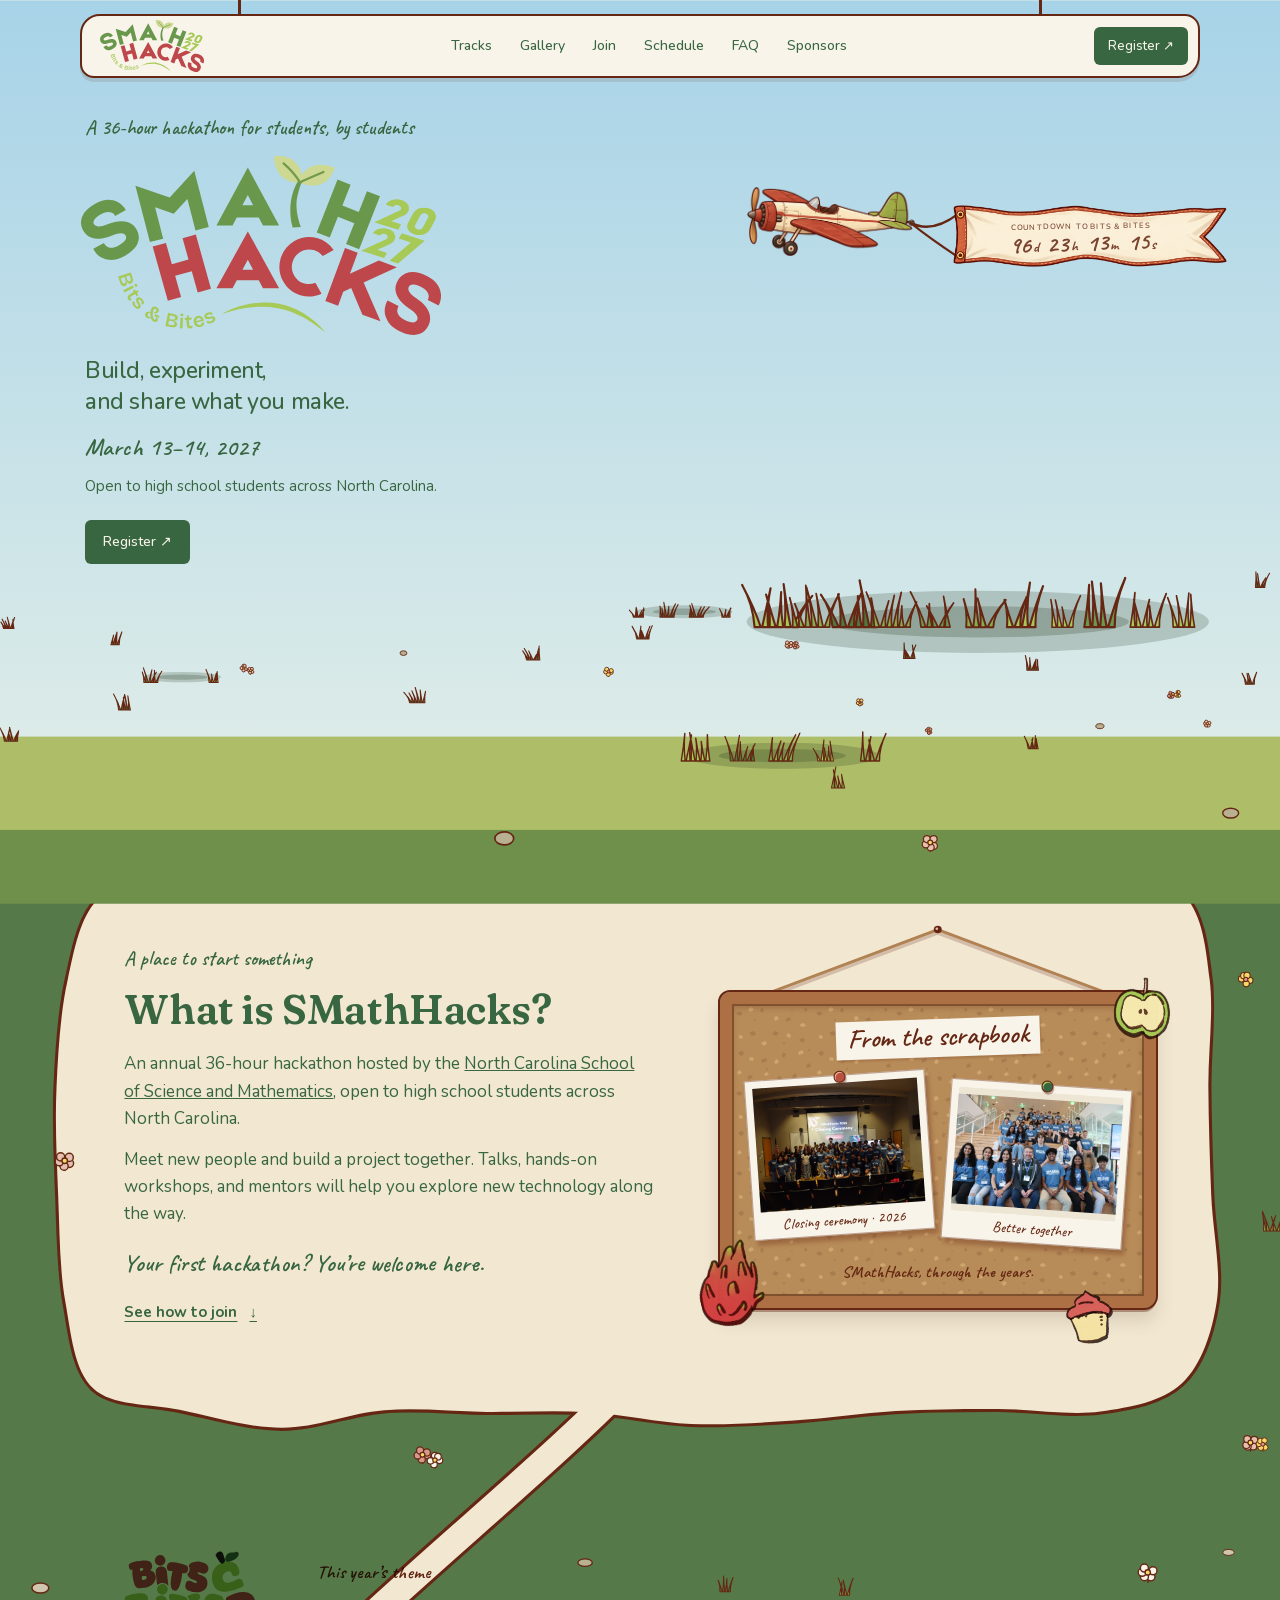
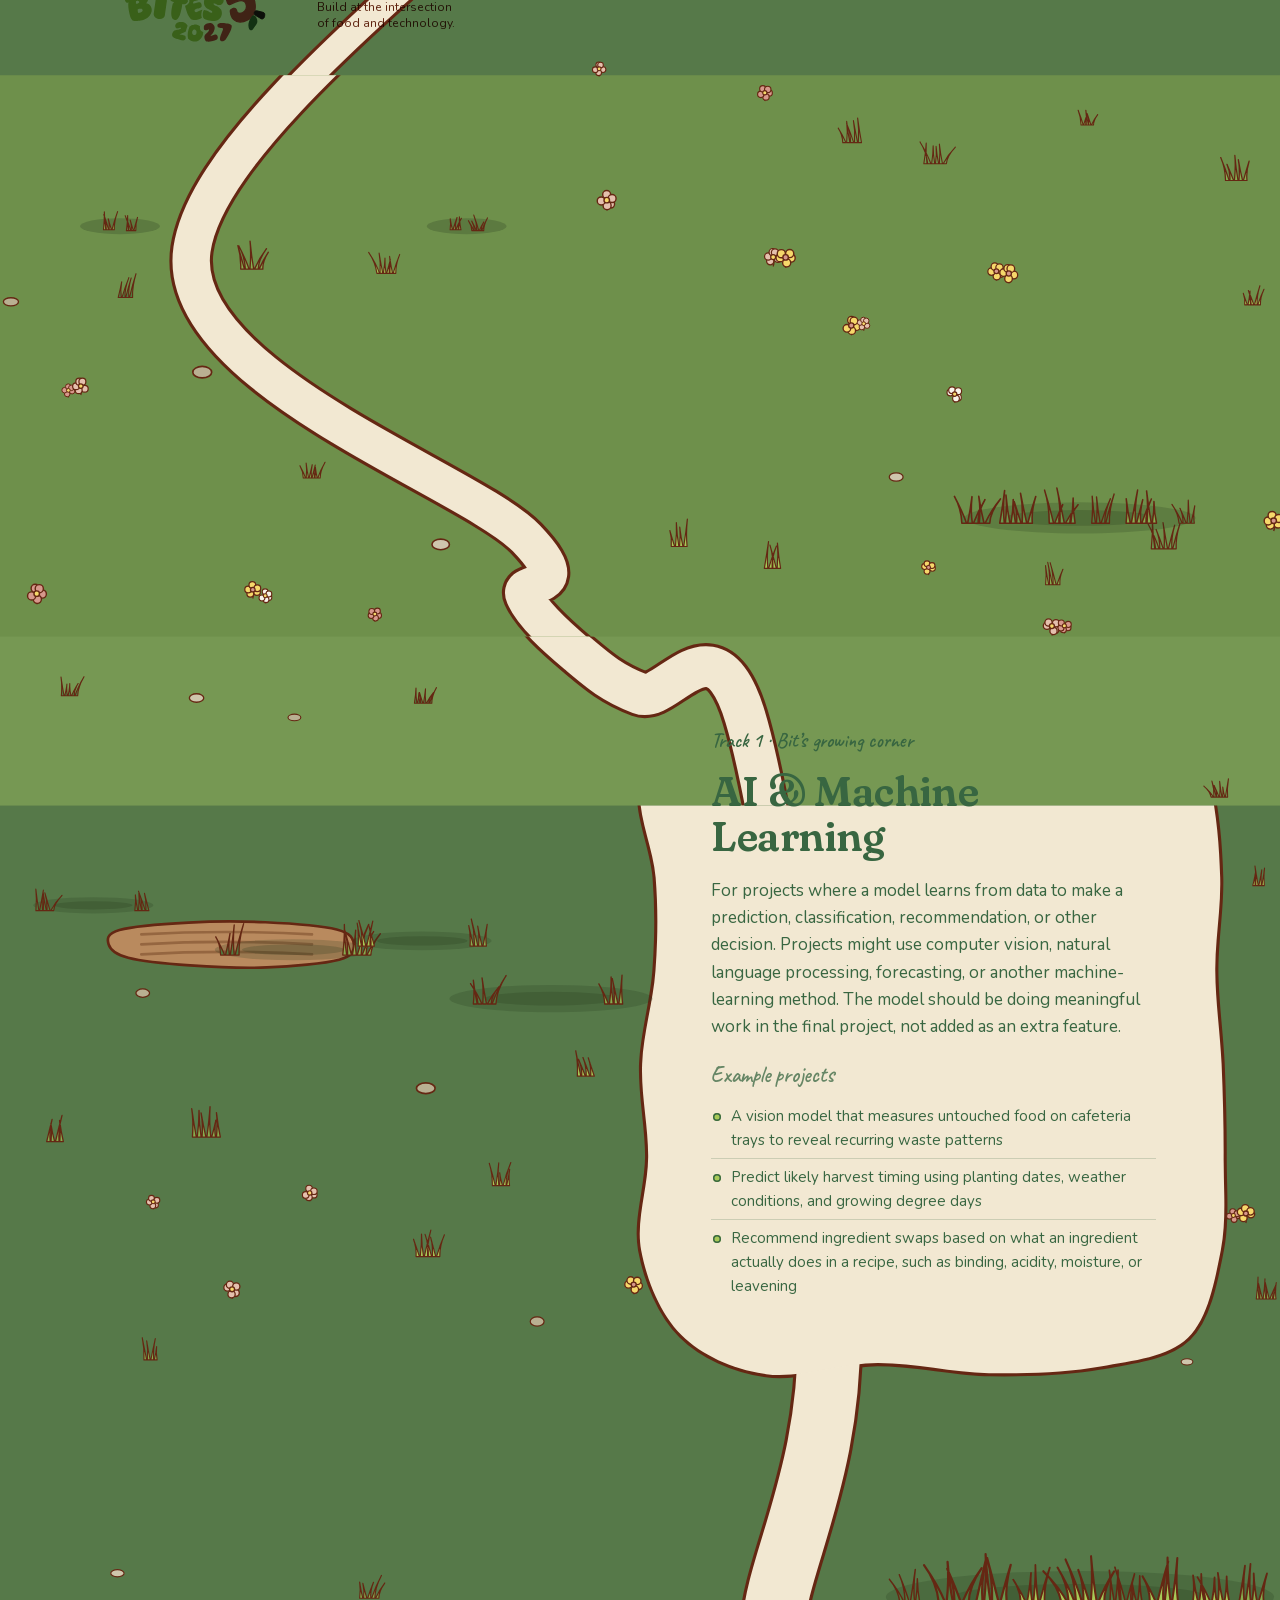
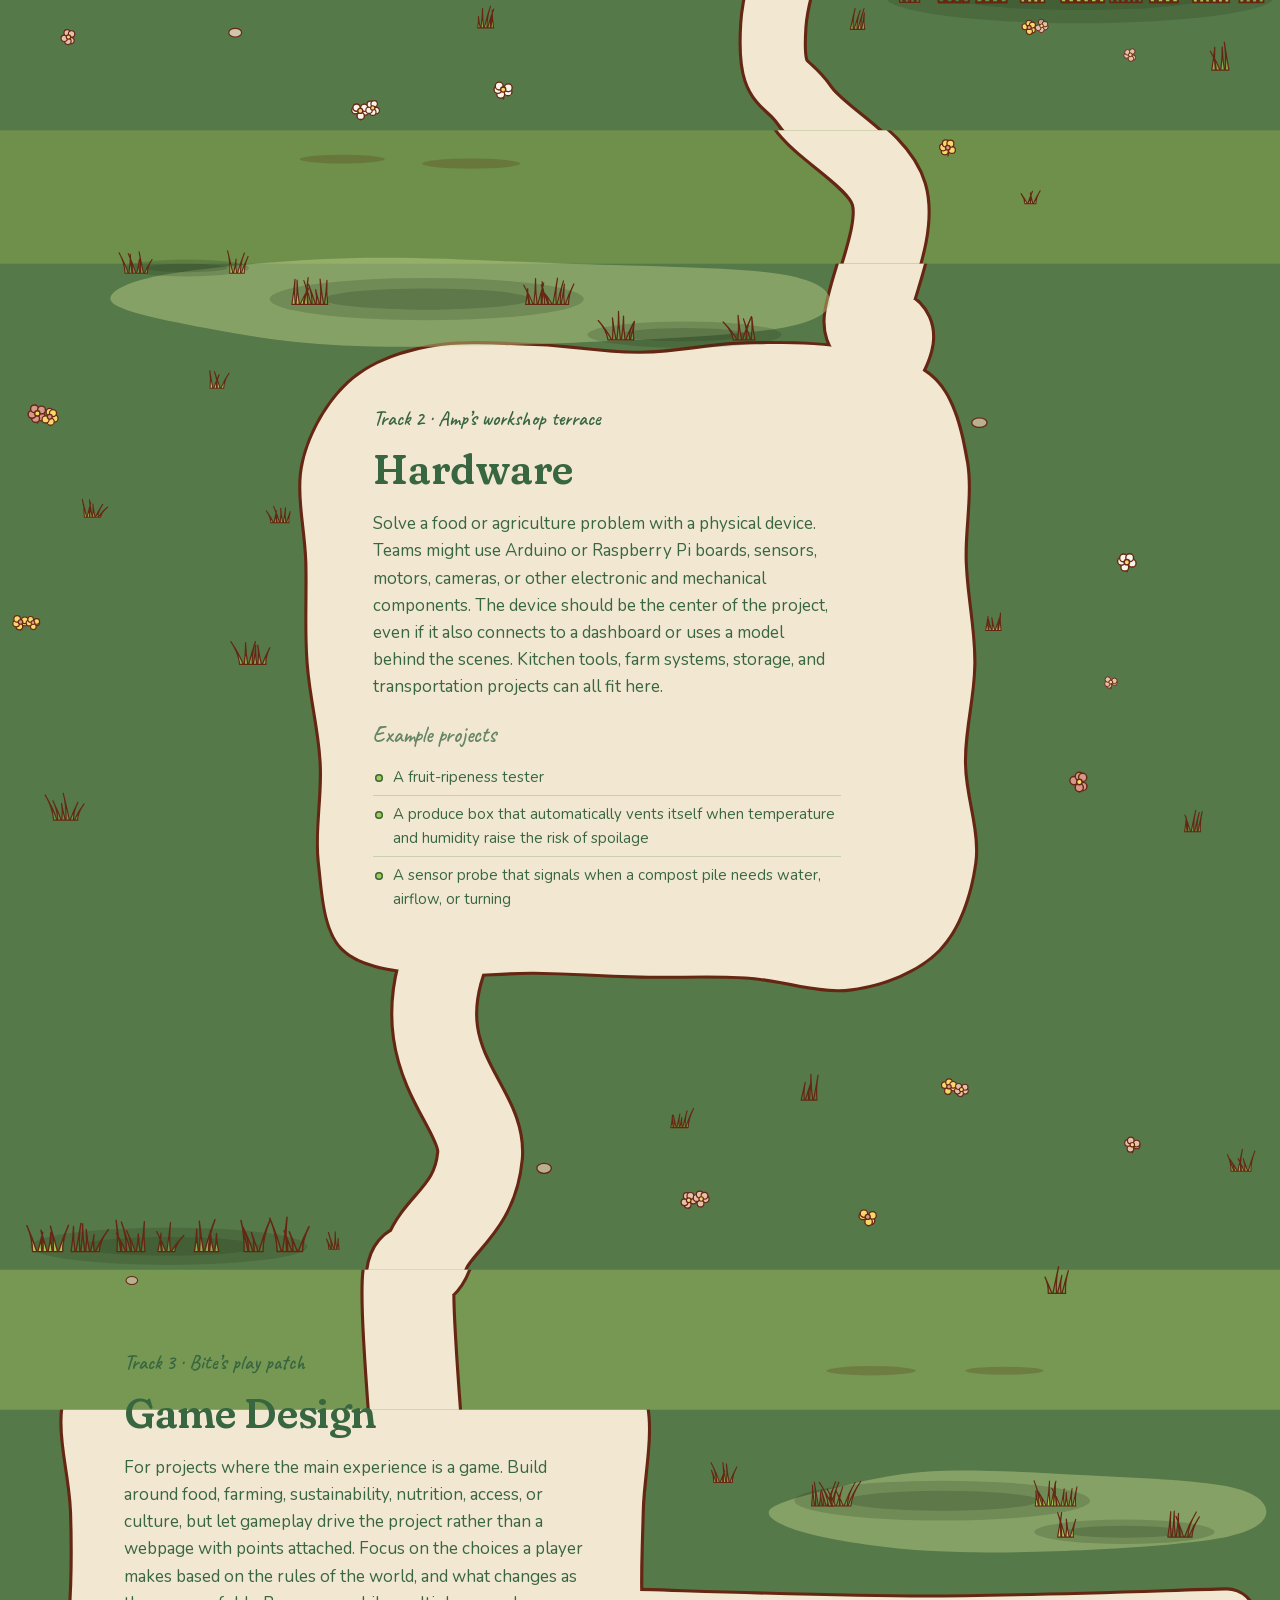
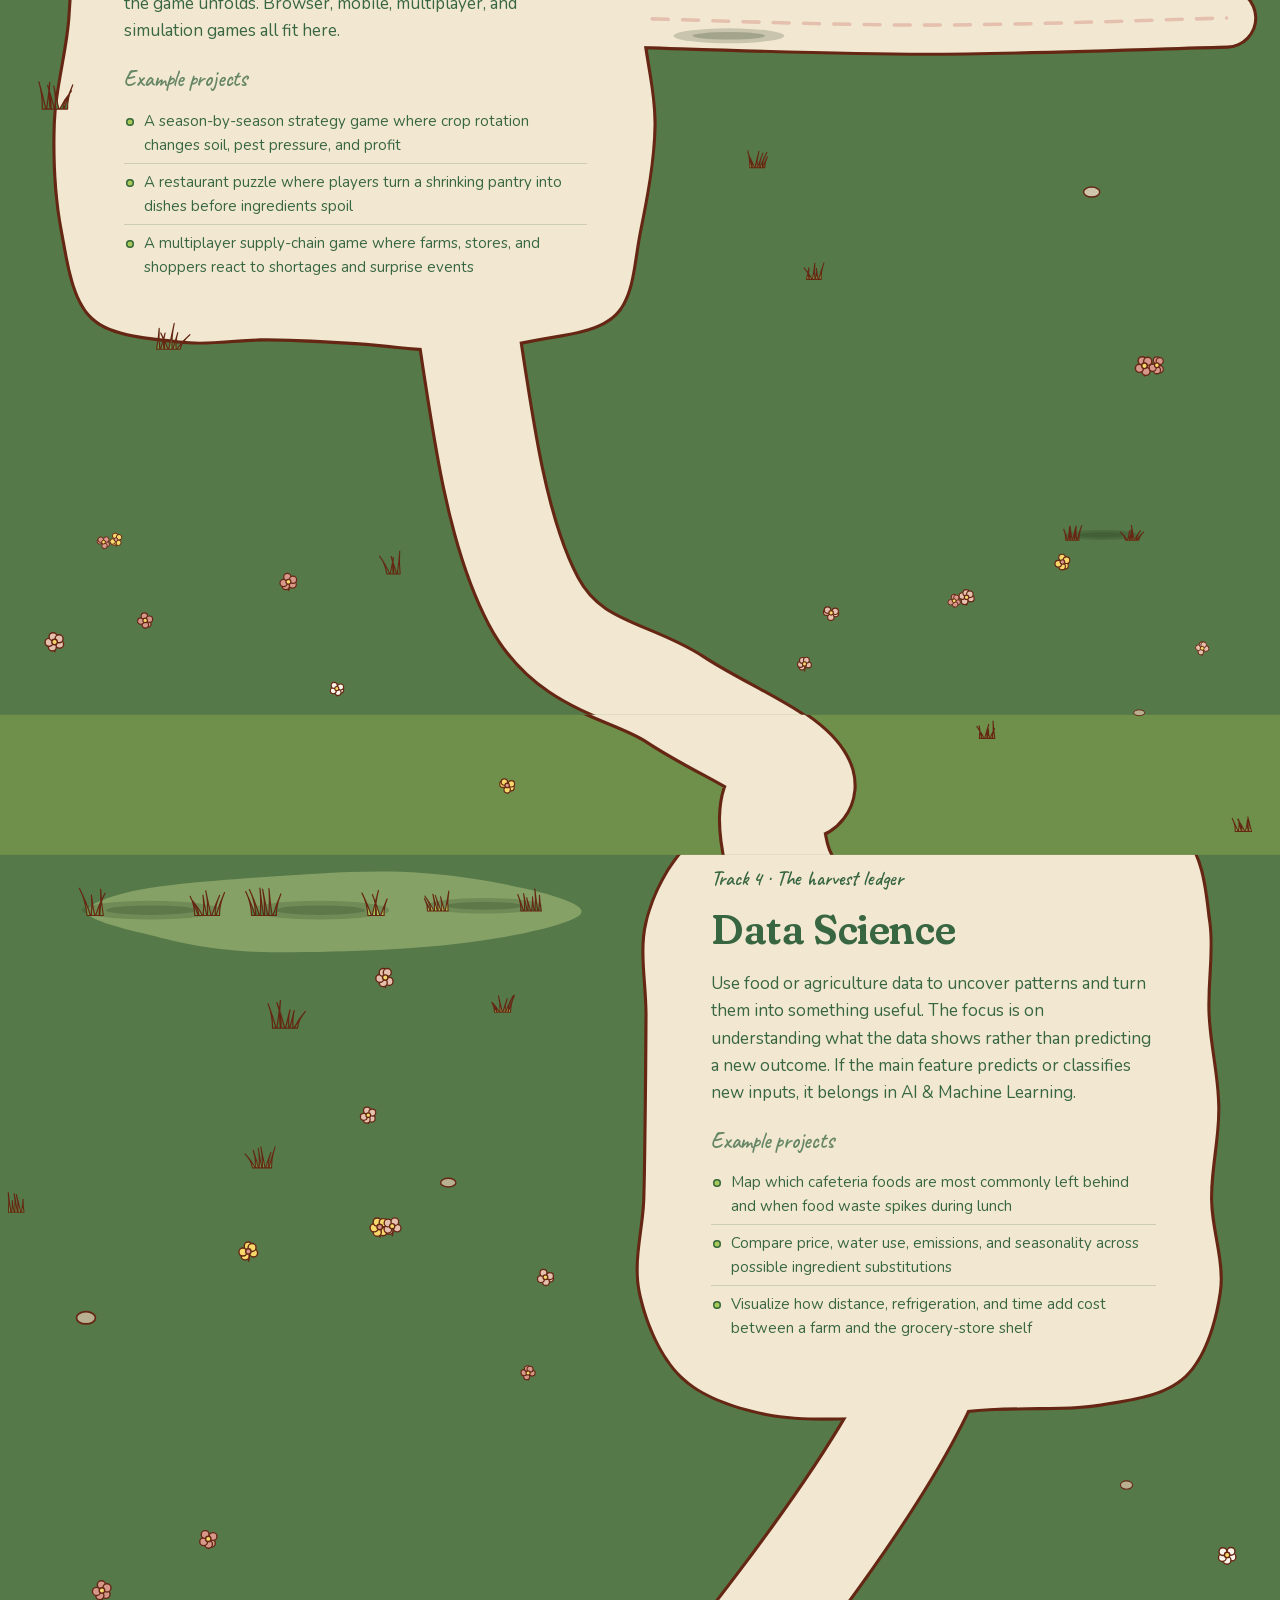
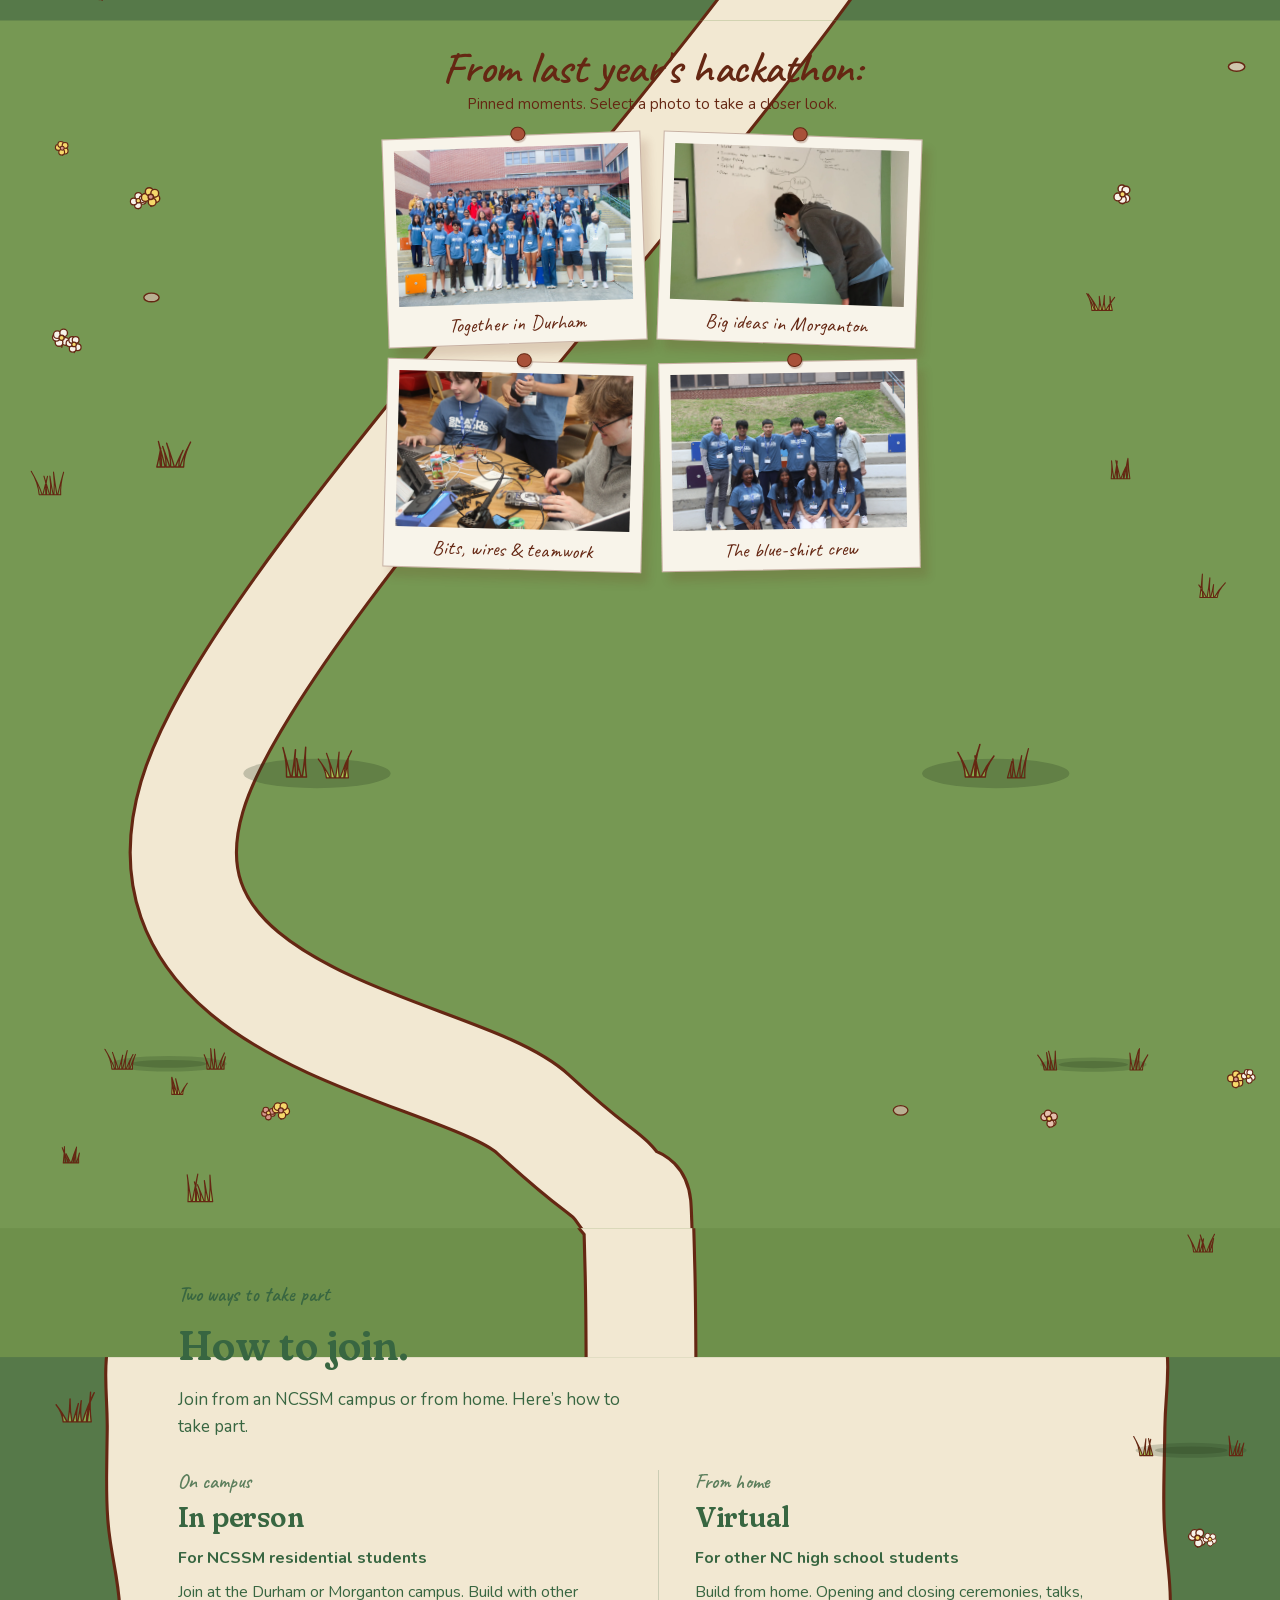
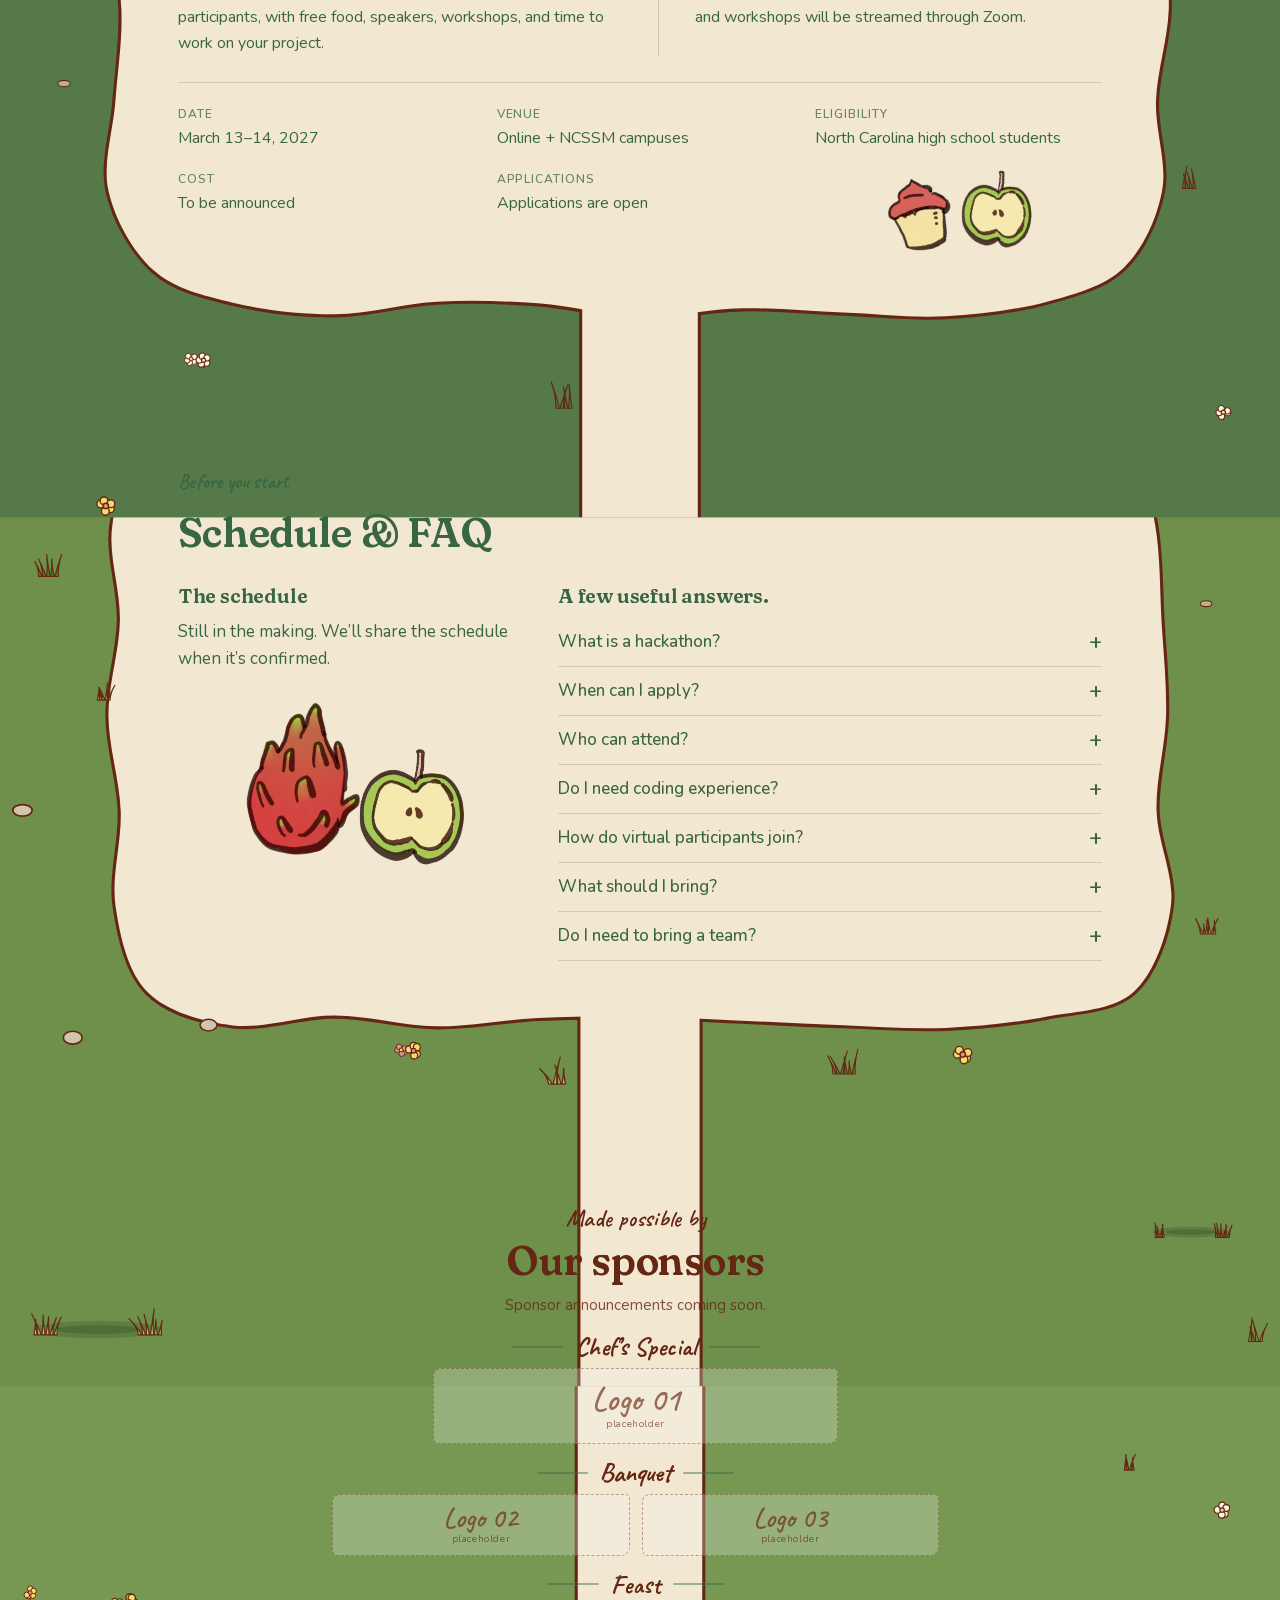
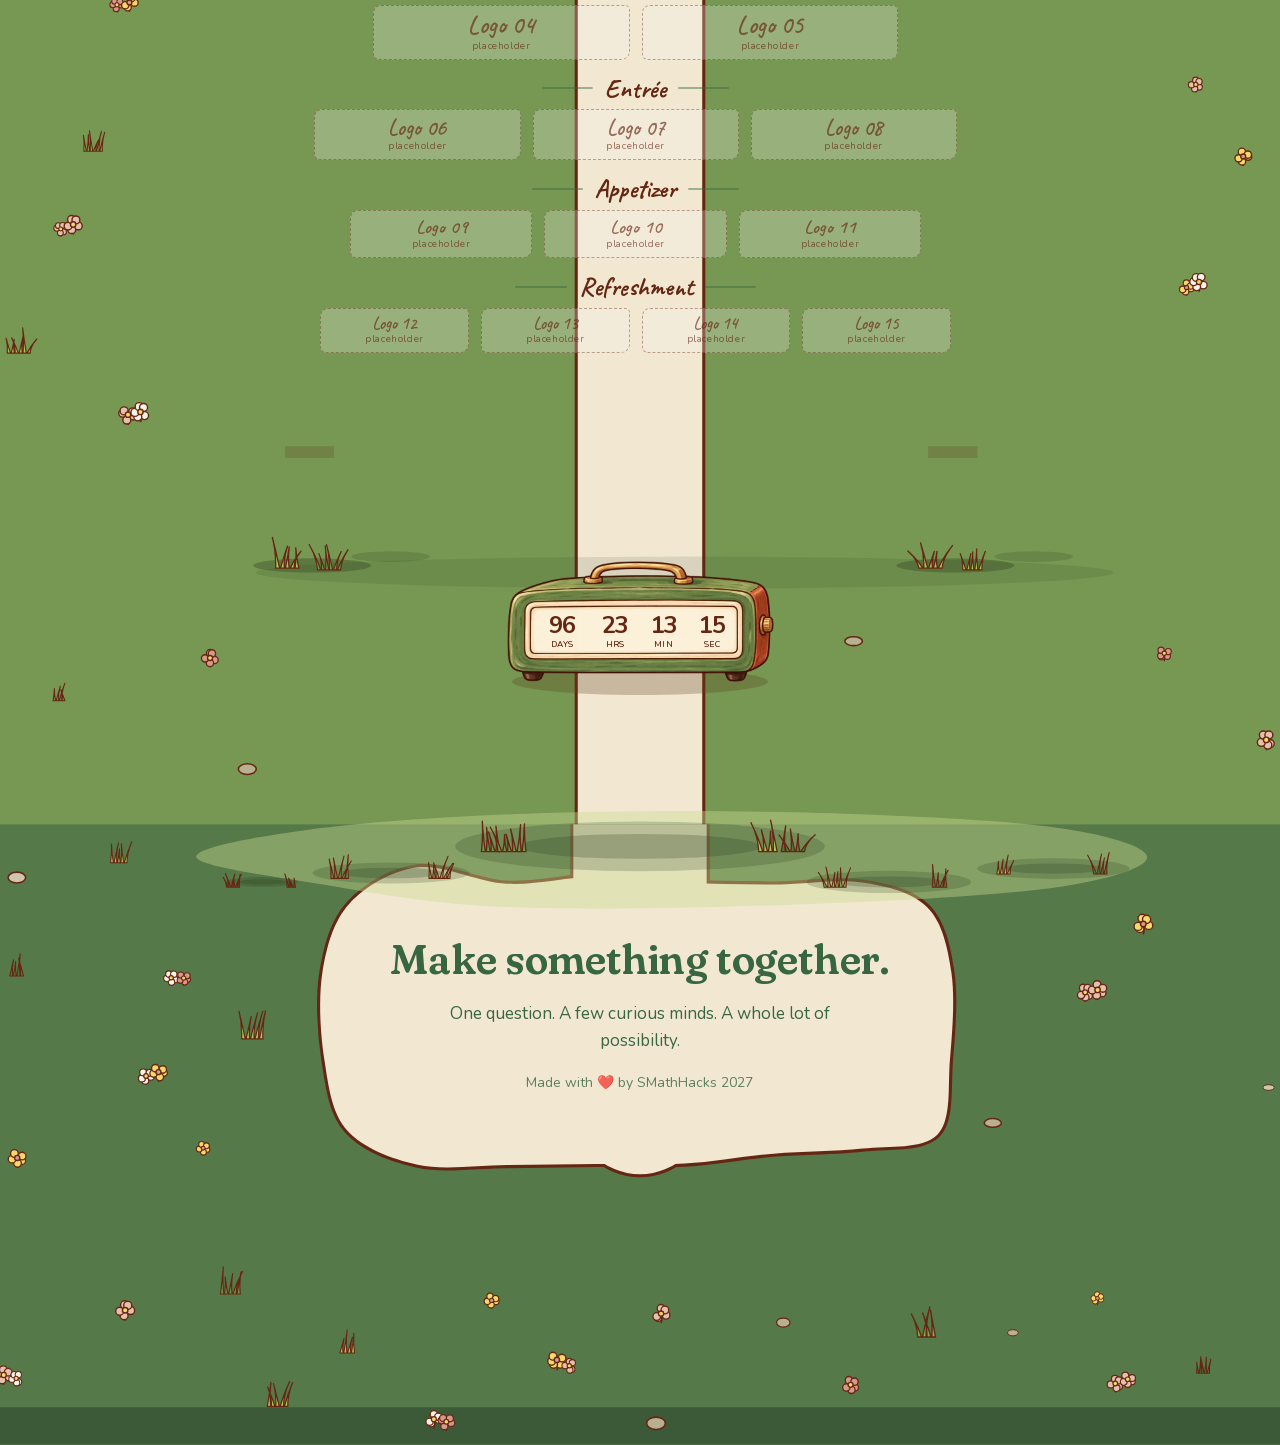
==== commit f6a0b007: "added the what is section & new assets" ====
--- a/index.html
+++ b/index.html
@@ -16,7 +16,7 @@
   <a class="skip-link" href="#main">Skip to content</a>
   <header class="site-header">
     <a class="brand" href="#top" aria-label="SMathHacks 2027 home"><img src="assets/logo/smathhacks-full-color.svg" alt="SMathHacks 2027, Bits and Bites" width="1772" height="884"></a>
-    <nav aria-label="Primary navigation"><a href="#tracks">Tracks</a><a class="nav-wide" href="#gallery">Gallery</a><a href="#details">Details</a><a href="#schedule">Schedule</a><a href="#faq">FAQ</a><a class="nav-roomy" href="#sponsors">Sponsors</a></nav>
+    <nav aria-label="Primary navigation"><a href="#tracks">Tracks</a><a class="nav-wide" href="#gallery">Gallery</a><a href="#details">Join</a><a href="#schedule">Schedule</a><a href="#faq">FAQ</a><a class="nav-roomy" href="#sponsors">Sponsors</a></nav>
     <div class="header-status" data-register="header"><a href="#updates">Registration soon</a></div>
   </header>
 
@@ -32,6 +32,7 @@
       <img class="hero-logo" src="assets/logo/smathhacks-full-color.svg" alt="" width="1772" height="884">
       <p class="hero-line">Build, experiment,<br>and share what you make.</p>
       <p class="event-timing" data-fact="dates">March 13–14, 2027</p>
+      <p class="hero-eligibility">Open to high school students across North Carolina.</p>
       <div class="hero-actions">
         <div class="registration-state" data-register="hero">Registration details coming soon</div>
       </div>
@@ -48,6 +49,44 @@
       </span>
     </aside>
 
+    <section class="copy about-copy" id="about" data-copy="about" aria-labelledby="about-title">
+      <div class="about-text">
+        <p class="eyebrow">A place to start something</p>
+        <h2 id="about-title">What is SMathHacks?</h2>
+        <p>An annual 36-hour hackathon hosted by the <a href="https://www.ncssm.edu/">North Carolina School of Science and Mathematics</a>, open to high school students across North Carolina.</p>
+        <p>Meet new people and build a project together. Talks, hands-on workshops, and mentors will help you explore new technology along the way.</p>
+        <p class="beginner-note">Your first hackathon? You’re welcome here.</p>
+        <a class="participation-link" href="#details">See how to join <span aria-hidden="true">↓</span></a>
+      </div>
+      <aside class="memory-board" id="scrapbook" aria-labelledby="scrapbook-title">
+        <svg class="memory-board-cord" viewBox="0 0 440 90" preserveAspectRatio="none" aria-hidden="true">
+          <path class="cord-shadow" d="M24 87 220 9 416 87"/>
+          <path class="cord-rope" d="M24 84 220 6 416 84"/>
+          <circle cx="220" cy="6" r="4" fill="#652713"/>
+          <circle cx="219" cy="5" r="1.3" fill="#e5c0ae"/>
+        </svg>
+        <div class="memory-board-frame">
+          <h3 id="scrapbook-title">From the scrapbook</h3>
+          <div class="memory-board-photos">
+            <a class="memory-print" href="assets/gallery/closing-ceremony-2026.webp" target="_blank" rel="noopener" aria-label="View the full photo of the SMathHacks 2026 closing ceremony (opens in a new tab)">
+              <img src="assets/gallery/closing-ceremony-2026.webp" alt="SMathHacks participants gathered in an auditorium beneath the 2026 closing ceremony screen." width="1920" height="1440" loading="lazy">
+              <span>Closing ceremony · 2026</span>
+            </a>
+            <a class="memory-print" href="assets/gallery/smathhacks-staircase.webp" target="_blank" rel="noopener" aria-label="View the full photo of SMathHacks participants on the stairs (opens in a new tab)">
+              <img src="assets/gallery/smathhacks-staircase.webp" alt="A group of SMathHacks participants in blue event shirts gathered together on a wide indoor staircase." width="1920" height="1280" loading="lazy">
+              <span>Better together</span>
+            </a>
+          </div>
+          <p class="memory-board-note">SMathHacks, through the years.</p>
+          <div class="sticker-cluster about-stickers" aria-hidden="true">
+            <svg class="sticker sticker-dragonfruit" viewBox="150 95 347 446"><image href="assets/stickers/dragonfruit.png" width="649" height="677"/></svg>
+            <svg class="sticker sticker-apple" viewBox="180 150 376 410"><image href="assets/stickers/apple.png" width="747" height="724"/></svg>
+            <svg class="sticker sticker-cupcake" viewBox="164 152 347 400"><image href="assets/stickers/cupcake.png" width="692" height="755"/></svg>
+          </div>
+        </div>
+      </aside>
+    </section>
+
     <section class="trail-face theme-sign-face" id="theme" data-trail-board="theme" aria-labelledby="theme-sign-title">
       <h2 id="theme-sign-title"><img class="theme-logo" src="assets/brand/bits-and-bites-2027.svg" alt="Bits &amp; Bites 2027" width="760" height="490"></h2>
       <p class="eyebrow">This year’s theme</p>
@@ -119,27 +158,59 @@
     </section>
 
     <section class="copy info-copy" id="details" data-copy="details" aria-labelledby="details-title">
-      <p class="eyebrow">The clearing</p>
-      <h2 id="details-title">Plan your visit.</h2>
-      <p>We’re putting the pieces together. Confirmed details will live right here.</p>
+      <p class="eyebrow">Two ways to take part</p>
+      <h2 id="details-title">How to join.</h2>
+      <p>Join from an NCSSM campus or from home. Here’s how to take part.</p>
+      <div class="participation-options">
+        <section aria-labelledby="in-person-title">
+          <p class="eyebrow">On campus</p>
+          <h3 id="in-person-title">In person</h3>
+          <p class="participation-audience">For NCSSM residential students</p>
+          <p>Join at the Durham or Morganton campus. Build with other participants, with free food, speakers, workshops, and time to work on your project.</p>
+        </section>
+        <section aria-labelledby="virtual-title">
+          <p class="eyebrow">From home</p>
+          <h3 id="virtual-title">Virtual</h3>
+          <p class="participation-audience">For other NC high school students</p>
+          <p>Build from home. Opening and closing ceremonies, talks, and workshops will be streamed through Zoom.</p>
+        </section>
+      </div>
       <dl class="facts">
         <div><dt>Date</dt><dd data-fact="dates">March 13–14, 2027</dd></div>
-        <div><dt>Venue</dt><dd data-fact="venue">To be announced</dd></div>
-        <div><dt>Eligibility</dt><dd data-fact="eligibility">To be announced</dd></div>
+        <div><dt>Venue</dt><dd data-fact="venue">Online + NCSSM campuses</dd></div>
+        <div><dt>Eligibility</dt><dd data-fact="eligibility">North Carolina high school students</dd></div>
         <div><dt>Cost</dt><dd data-fact="cost">To be announced</dd></div>
         <div><dt>Applications</dt><dd data-application-status>Registration details coming soon</dd></div>
+        <div class="fact-stickers" aria-hidden="true">
+          <dt class="sr-only">Bits &amp; Bites</dt>
+          <dd class="sticker-cluster sticker-pair">
+            <svg class="sticker sticker-cupcake" viewBox="164 152 347 400"><image href="assets/stickers/cupcake.png" width="692" height="755"/></svg>
+            <svg class="sticker sticker-apple" viewBox="180 150 376 410"><image href="assets/stickers/apple.png" width="747" height="724"/></svg>
+          </dd>
+        </div>
       </dl>
+    </section>
+
+    <section class="copy answers-copy" id="before-you-start" data-copy="answers" aria-labelledby="answers-title">
+      <p class="eyebrow">Before you start</p>
+      <h2 id="answers-title">Schedule &amp; FAQ</h2>
       <div class="info-lower">
         <div id="schedule" aria-labelledby="schedule-title">
           <h3 id="schedule-title">The schedule</h3>
           <p id="schedule-status">Still in the making. We’ll share the schedule when it’s confirmed.</p>
           <ol class="schedule-list" id="schedule-list" hidden></ol>
+          <div class="sticker-cluster schedule-stickers" aria-hidden="true">
+            <svg class="sticker sticker-dragonfruit" viewBox="150 95 347 446"><image href="assets/stickers/dragonfruit.png" width="649" height="677"/></svg>
+            <svg class="sticker sticker-apple" viewBox="180 150 376 410"><image href="assets/stickers/apple.png" width="747" height="724"/></svg>
+          </div>
         </div>
         <div id="faq" class="faq" aria-labelledby="faq-title">
           <h3 id="faq-title">A few useful answers.</h3>
           <details><summary>What is a hackathon?</summary><p>A hackathon is an event where people come together to explore ideas and build projects. A project might be software, hardware, a game, or an experiment that helps you learn something new.</p></details>
           <details><summary>When can I apply?</summary><p data-application-answer>Registration details will be shared when they’re confirmed.</p></details>
-          <details><summary>Who can attend?</summary><p data-eligibility-answer>SMathHacks is a student hackathon. Specific eligibility requirements will be announced.</p></details>
+          <details><summary>Who can attend?</summary><p><span data-eligibility-answer>North Carolina high school students</span> are welcome. NCSSM residential students can participate in person at the Durham and Morganton campuses. Other North Carolina high school students participate virtually.</p></details>
+          <details><summary>Do I need coding experience?</summary><p>No prior coding experience is needed. SMathHacks is beginner-friendly, with hands-on workshops, inspiring talks, and mentors to help you learn and build throughout the event.</p></details>
+          <details><summary>How do virtual participants join?</summary><p>The opening ceremony, talks, workshops, and closing ceremony will be broadcast through Zoom. Zoom links will be available on this website and sent by email to registered participants.</p></details>
           <details><summary>What should I bring?</summary><p>We’ll share a practical packing list alongside the confirmed venue and schedule.</p></details>
           <details><summary>Do I need to bring a team?</summary><p>Team formation and project guidelines will be shared with the registration details.</p></details>
         </div>
@@ -152,22 +223,30 @@
         <p class="eyebrow">Made possible by</p>
         <h2 id="sponsors-title">Our sponsors</h2>
         <p id="sponsor-status">Sponsor announcements coming soon.</p>
-        <div class="sponsor-placeholders" data-sponsor-placeholders aria-label="Example sponsor tiers with placeholder logos">
-          <section class="sponsor-tier" data-sponsor-level="title" aria-labelledby="placeholder-title-tier">
-            <h3 id="placeholder-title-tier">Title sponsor</h3>
+        <div class="sponsor-placeholders" data-sponsor-placeholders aria-label="Sponsorship levels with placeholder logos">
+          <section class="sponsor-tier" data-sponsor-level="chef" aria-labelledby="placeholder-chef-tier">
+            <h3 id="placeholder-chef-tier">Chef’s Special</h3>
             <ul><li><span>Logo 01</span><small>placeholder</small></li></ul>
           </section>
-          <section class="sponsor-tier" data-sponsor-level="gold" aria-labelledby="placeholder-gold-tier">
-            <h3 id="placeholder-gold-tier">Gold sponsors</h3>
+          <section class="sponsor-tier" data-sponsor-level="banquet" aria-labelledby="placeholder-banquet-tier">
+            <h3 id="placeholder-banquet-tier">Banquet</h3>
             <ul><li><span>Logo 02</span><small>placeholder</small></li><li><span>Logo 03</span><small>placeholder</small></li></ul>
           </section>
-          <section class="sponsor-tier" data-sponsor-level="silver" aria-labelledby="placeholder-silver-tier">
-            <h3 id="placeholder-silver-tier">Silver sponsors</h3>
-            <ul><li><span>Logo 04</span><small>placeholder</small></li><li><span>Logo 05</span><small>placeholder</small></li><li><span>Logo 06</span><small>placeholder</small></li></ul>
-          </section>
-          <section class="sponsor-tier" data-sponsor-level="community" aria-labelledby="placeholder-community-tier">
-            <h3 id="placeholder-community-tier">Community partners</h3>
-            <ul><li><span>Logo 07</span><small>placeholder</small></li><li><span>Logo 08</span><small>placeholder</small></li></ul>
+          <section class="sponsor-tier" data-sponsor-level="feast" aria-labelledby="placeholder-feast-tier">
+            <h3 id="placeholder-feast-tier">Feast</h3>
+            <ul><li><span>Logo 04</span><small>placeholder</small></li><li><span>Logo 05</span><small>placeholder</small></li></ul>
+          </section>
+          <section class="sponsor-tier" data-sponsor-level="entree" aria-labelledby="placeholder-entree-tier">
+            <h3 id="placeholder-entree-tier">Entrée</h3>
+            <ul><li><span>Logo 06</span><small>placeholder</small></li><li><span>Logo 07</span><small>placeholder</small></li><li><span>Logo 08</span><small>placeholder</small></li></ul>
+          </section>
+          <section class="sponsor-tier" data-sponsor-level="appetizer" aria-labelledby="placeholder-appetizer-tier">
+            <h3 id="placeholder-appetizer-tier">Appetizer</h3>
+            <ul><li><span>Logo 09</span><small>placeholder</small></li><li><span>Logo 10</span><small>placeholder</small></li><li><span>Logo 11</span><small>placeholder</small></li></ul>
+          </section>
+          <section class="sponsor-tier" data-sponsor-level="refreshment" aria-labelledby="placeholder-refreshment-tier">
+            <h3 id="placeholder-refreshment-tier">Refreshment</h3>
+            <ul><li><span>Logo 12</span><small>placeholder</small></li><li><span>Logo 13</span><small>placeholder</small></li><li><span>Logo 14</span><small>placeholder</small></li><li><span>Logo 15</span><small>placeholder</small></li></ul>
           </section>
         </div>
         <div class="sponsor-list" id="sponsor-list" hidden></div>
--- a/hillside.css
+++ b/hillside.css
@@ -46,6 +46,9 @@
 .hero-line{font-size:clamp(21px,1.8vw,26px);line-height:1.35;letter-spacing:-.02em;font-weight:500}
 .event-timing{margin-top:16px;font-family:var(--font-hand);font-size:24px;font-weight:600;line-height:1.2}
 .hero-actions{display:flex;align-items:center;flex-wrap:wrap;gap:12px 20px;margin-top:22px}
+.hero-copy .hero-eligibility{margin-top:14px;max-width:34ch;font-size:15px;line-height:1.45}
+.about-copy .beginner-note{margin-top:20px;font-family:var(--font-hand);font-size:24px;font-weight:600;line-height:1.25}
+.participation-link{display:inline-flex;align-items:center;gap:12px;min-height:44px;margin-top:12px;font-size:15px;font-weight:700;text-underline-offset:4px}
 /* Once a real action exists (Register / Get updates), it becomes the primary button. */
 .registration-state{font-size:13px}
 .action-link{display:inline-flex;align-items:center;min-height:44px;padding:8px 18px;border-radius:6px;background:var(--forest);color:var(--cream);font-size:14px;font-weight:500;text-decoration:none}
@@ -60,6 +63,11 @@
 .form-status{margin-top:8px;min-height:1.4em}
 
 .copy>p:not(.eyebrow){max-width:46ch}
+.about-copy{display:grid;grid-template-columns:minmax(0,1.25fr) minmax(0,1fr);align-items:center;gap:clamp(36px,4vw,64px)}
+.about-text{min-width:0}
+.about-text>p:not(.eyebrow){max-width:54ch;text-wrap:pretty}
+.world:not(.is-laid-out) .about-copy{display:block}
+.about-copy h2{text-wrap:balance}
 .examples-title{margin-top:22px;font-size:22px;font-family:var(--font-hand);font-weight:600;line-height:1.2;opacity:.75}
 .track-examples{margin:10px 0 0;padding:0;list-style:none;font-size:15px;max-width:52ch}
 .track-examples li{position:relative;padding:6px 0 6px 20px;border-bottom:1px solid var(--rule)}
@@ -71,8 +79,47 @@
 .facts{display:grid;grid-template-columns:repeat(3,minmax(0,1fr));gap:18px 32px;margin:26px 0 0;padding:22px 0;border-block:1px solid var(--rule)}
 .facts dt{font-size:12px;font-weight:600;letter-spacing:.08em;text-transform:uppercase;opacity:.75}
 .facts dd{margin:2px 0 0;font-size:16px}
+.participation-options{display:grid;grid-template-columns:repeat(2,minmax(0,1fr));gap:36px;margin-top:30px}
+.participation-options>section+section{padding-left:36px;border-left:1px solid var(--rule)}
+.participation-options .eyebrow{margin-bottom:6px;opacity:.8}
+.participation-options h3{font-size:28px;margin-bottom:12px}
+.participation-options p:not(.eyebrow){max-width:46ch;font-size:16px}
+.participation-options .participation-audience{font-weight:700;line-height:1.4}
+.participation-options p+p{margin-top:10px}
+.info-copy .facts{margin-bottom:0;padding-bottom:0;border-bottom:0}
 .info-lower{display:grid;grid-template-columns:minmax(0,1fr) minmax(0,1.6fr);gap:40px;margin-top:26px}
 .info-lower h3{margin-bottom:10px}
+.answers-copy .info-lower{margin-top:28px}
+/* Original food stickers: SVG viewboxes trim only empty canvas, keeping every supplied pixel. */
+.sticker-cluster{pointer-events:none;user-select:none}
+.sticker{position:absolute;display:block;height:auto;overflow:visible}
+.memory-board{position:relative;width:100%;max-width:460px;justify-self:end;padding:68px 0 48px;color:var(--ink)}
+.world:not(.is-laid-out) .memory-board{position:relative;left:auto;top:auto;width:100%;max-width:460px;margin:34px auto 0}
+.memory-board-cord{position:absolute;left:0;top:0;width:100%;height:84px;overflow:visible;pointer-events:none}
+.cord-shadow{fill:none;stroke:#65271338;stroke-width:5;stroke-linecap:round;stroke-linejoin:round}
+.cord-rope{fill:none;stroke:#b18253;stroke-width:3;stroke-linecap:round;stroke-linejoin:round}
+.memory-board-frame{position:relative;padding:17px 17px 14px;border:12px solid #ad7045;border-radius:10px 7px 12px 8px;outline:2px solid var(--ink);background:#b88c59 url('assets/hillside/cork-grain.svg');box-shadow:inset 0 0 0 2px #80512e,inset 0 3px 7px #65271355,0 4px 0 #65271366,0 12px 18px #4c35252b}
+.memory-board h3{position:relative;width:fit-content;max-width:100%;margin:-2px auto 18px;padding:3px 12px 5px;background:var(--cream);box-shadow:1px 2px 2px #65271333;font:600 clamp(20px,2.1vw,28px)/1.1 var(--font-hand);text-align:center;transform:rotate(-2deg)}
+.memory-board-photos{display:grid;grid-template-columns:repeat(2,minmax(0,1fr));align-items:start;gap:16px}
+.memory-print{position:relative;display:block;min-width:0;padding:7px 7px 6px;background:var(--cream);border:1px solid #65271366;box-shadow:3px 5px 4px #65271355;text-decoration:none;transform:rotate(-4deg);transition:transform .2s ease,box-shadow .2s ease}
+.memory-print:nth-child(2){margin-top:9px;transform:rotate(4deg)}
+.memory-print::before{content:'';position:absolute;left:50%;top:-5px;z-index:1;width:10px;height:10px;border:1px solid var(--ink);border-radius:50%;background:#b8523e;box-shadow:1px 2px 1px #65271366,inset 1px 1px 0 #efb19a}
+.memory-print:nth-child(2)::before{background:var(--forest);box-shadow:1px 2px 1px #65271366,inset 1px 1px 0 #a7c957}
+.memory-print img{display:block;width:100%;height:auto;aspect-ratio:4/3;object-fit:contain;background:#eee6d5}
+.memory-print span{display:block;padding-top:5px;font:500 clamp(12px,1.15vw,16px)/1.15 var(--font-hand);text-align:center}
+.memory-print:hover,.memory-print:focus-visible{z-index:2;transform:translateY(-4px) rotate(0);box-shadow:4px 8px 6px #65271355}
+.memory-board-note{margin:18px auto 0!important;max-width:30ch;font:600 clamp(14px,1.3vw,18px)/1.2 var(--font-hand);text-align:center}
+.about-stickers{position:absolute;inset:0}
+.about-stickers .sticker-dragonfruit{left:-36px;bottom:-30px;width:66px;transform:rotate(-14deg)}
+.about-stickers .sticker-apple{right:-28px;top:-27px;width:58px;transform:rotate(14deg)}
+.about-stickers .sticker-cupcake{right:30px;bottom:-48px;width:48px;transform:rotate(-8deg)}
+.fact-stickers{min-width:0;display:flex;align-items:center;justify-content:center}
+.facts .sticker-pair{position:relative;width:clamp(90px,12vw,150px);height:76px;margin:0}
+.sticker-pair .sticker-cupcake{left:3%;top:7px;width:43%;transform:rotate(-12deg)}
+.sticker-pair .sticker-apple{right:0;top:0;width:48%;transform:rotate(14deg)}
+.schedule-stickers{position:relative;width:240px;height:180px;max-width:90%;margin:36px auto 0}
+.schedule-stickers .sticker-dragonfruit{left:5%;top:0;width:48%;transform:rotate(-15deg)}
+.schedule-stickers .sticker-apple{right:0;top:40px;width:45%;transform:rotate(15deg)}
 .faq details{border-bottom:1px solid var(--rule)}
 .faq summary{min-height:48px;display:flex;align-items:center;justify-content:space-between;gap:16px;cursor:pointer;list-style:none;font-weight:500}
 .faq summary::-webkit-details-marker{display:none}
@@ -116,15 +163,19 @@
 .sponsor-billboard .sponsor-ask{justify-content:center;margin-top:14px;gap:6px}
 .sponsor-billboard .sponsor-ask .action-link{margin:0}
 .sponsor-billboard [hidden]{display:none!important}
-.sponsor-placeholders{width:100%;margin:20px 0 4px;display:grid;gap:14px}
+.sponsor-placeholders{width:100%;margin:18px 0 4px;display:grid;gap:16px}
 .sponsor-billboard .sponsor-tier{width:100%;margin-inline:auto}
-.sponsor-billboard .sponsor-tier h3{font-family:var(--font-hand);font-size:20px;line-height:1;letter-spacing:0;margin:0 0 7px;opacity:.85}
+/* Tier names read as section headers: bold hand lettering between two short painted rules. */
+.sponsor-billboard .sponsor-tier h3{display:flex;align-items:center;justify-content:center;gap:12px;font-family:var(--font-hand);font-size:clamp(23px,2vw,29px);font-weight:700;color:var(--ink);line-height:1;letter-spacing:0;margin:0 0 8px;opacity:1}
+.sponsor-billboard .sponsor-tier h3::before,.sponsor-billboard .sponsor-tier h3::after{content:'';width:clamp(22px,4vw,54px);height:2px;border-radius:2px;background:var(--forest);opacity:.45}
 .sponsor-billboard [data-sponsor-level] ul{display:flex;justify-content:center;flex-wrap:wrap;gap:12px}
 .sponsor-billboard [data-sponsor-level] li{flex:0 1 var(--logo-width);min-width:0}
-.sponsor-billboard [data-sponsor-level="title"]{--logo-width:64%;--logo-height:82px;--logo-text:35px;--logo-image:76px}
-.sponsor-billboard [data-sponsor-level="gold"]{--logo-width:44%;--logo-height:64px;--logo-text:29px;--logo-image:56px}
-.sponsor-billboard [data-sponsor-level="silver"]{--logo-width:30.5%;--logo-height:50px;--logo-text:24px;--logo-image:42px}
-.sponsor-billboard [data-sponsor-level="community"]{--logo-width:27%;--logo-height:42px;--logo-text:20px;--logo-image:32px}
+.sponsor-billboard [data-sponsor-level="chef"]{--logo-width:60%;--logo-height:76px;--logo-text:33px;--logo-image:70px}
+.sponsor-billboard [data-sponsor-level="banquet"]{--logo-width:44%;--logo-height:62px;--logo-text:28px;--logo-image:54px}
+.sponsor-billboard [data-sponsor-level="feast"]{--logo-width:38%;--logo-height:54px;--logo-text:25px;--logo-image:46px}
+.sponsor-billboard [data-sponsor-level="entree"]{--logo-width:30.5%;--logo-height:46px;--logo-text:22px;--logo-image:38px}
+.sponsor-billboard [data-sponsor-level="appetizer"]{--logo-width:27%;--logo-height:40px;--logo-text:19px;--logo-image:32px}
+.sponsor-billboard [data-sponsor-level="refreshment"]{--logo-width:22%;--logo-height:34px;--logo-text:17px;--logo-image:26px}
 .sponsor-placeholders li{min-height:var(--logo-height);padding:6px;border:1.5px dashed #65271366;border-radius:8px 5px 9px 6px;display:flex;flex-direction:column;align-items:center;justify-content:center;color:#652713a6;background:#f8f4ea44}
 .sponsor-placeholders li>span{font-family:var(--font-hand);font-size:var(--logo-text);font-weight:600;line-height:1.1}
 .sponsor-placeholders small{font-size:10px;letter-spacing:.06em;line-height:1.3}
@@ -133,10 +184,12 @@
 @media(max-width:759px){
   .sponsor-placeholders{gap:14px;margin-top:18px}
   .sponsor-billboard [data-sponsor-level] ul{gap:8px}
-  .sponsor-billboard [data-sponsor-level="title"]{--logo-width:94%;--logo-height:76px;--logo-text:31px;--logo-image:64px}
-  .sponsor-billboard [data-sponsor-level="gold"]{--logo-width:46%;--logo-height:60px;--logo-text:25px;--logo-image:48px}
-  .sponsor-billboard [data-sponsor-level="silver"]{--logo-width:30%;--logo-height:48px;--logo-text:20px;--logo-image:34px}
-  .sponsor-billboard [data-sponsor-level="community"]{--logo-width:28%;--logo-height:40px;--logo-text:18px;--logo-image:28px}
+  .sponsor-billboard [data-sponsor-level="chef"]{--logo-width:94%;--logo-height:70px;--logo-text:29px;--logo-image:60px}
+  .sponsor-billboard [data-sponsor-level="banquet"]{--logo-width:46%;--logo-height:56px;--logo-text:24px;--logo-image:46px}
+  .sponsor-billboard [data-sponsor-level="feast"]{--logo-width:46%;--logo-height:50px;--logo-text:22px;--logo-image:40px}
+  .sponsor-billboard [data-sponsor-level="entree"]{--logo-width:30%;--logo-height:44px;--logo-text:19px;--logo-image:34px}
+  .sponsor-billboard [data-sponsor-level="appetizer"]{--logo-width:30%;--logo-height:38px;--logo-text:17px;--logo-image:28px}
+  .sponsor-billboard [data-sponsor-level="refreshment"]{--logo-width:22%;--logo-height:32px;--logo-text:15px;--logo-image:24px}
   .sponsor-placeholders small{font-size:8px;letter-spacing:0}
 }
 @media(max-width:759px){.sponsor-billboard .sponsor-tier ul{grid-template-columns:repeat(2,minmax(0,1fr))}.sponsor-billboard .eyebrow,.world.is-laid-out .sponsor-billboard .eyebrow{font-size:21px}.world.is-laid-out .sponsor-billboard #sponsor-status{font-size:13px}}
@@ -172,7 +225,22 @@
   .info-lower{grid-template-columns:1fr;gap:28px}
   .header-status{display:none}
   .hero-logo{width:min(280px,100%)}
+  .memory-board{position:relative;left:auto;top:auto;width:100%;max-width:460px;margin:34px auto 0;padding-bottom:48px}
+  .memory-board-frame{padding:16px 12px 14px;border-width:10px}
+  .memory-board h3{font-size:25px}
+  .memory-board-photos{gap:12px}
+  .memory-board-note{font-size:17px}
+  .about-stickers .sticker-dragonfruit{left:-26px;width:55px}
+  .about-stickers .sticker-apple{right:-19px;width:50px}
   [id]{scroll-margin-top:76px}
+}
+@media(max-width:1100px){
+  .about-copy{display:block}
+  .memory-board{margin:34px auto 0}
+  .schedule-stickers{display:none}
+  .participation-options{grid-template-columns:1fr;gap:26px}
+  .participation-options>section+section{padding:24px 0 0;border-left:0;border-top:1px solid var(--rule)}
+  .info-lower{grid-template-columns:1fr;gap:28px}
 }
 @media (max-width:759px){
   .is-placeholder .sponsor-tier ul{display:grid;grid-template-columns:repeat(4,minmax(0,1fr));gap:10px}
@@ -186,4 +254,5 @@
   .sway,.drift{animation:none}
   .sprout{transition:none}
   .lamp,.glow,.dial{transition:none}
-}
+  .memory-print{transition:none}
+}
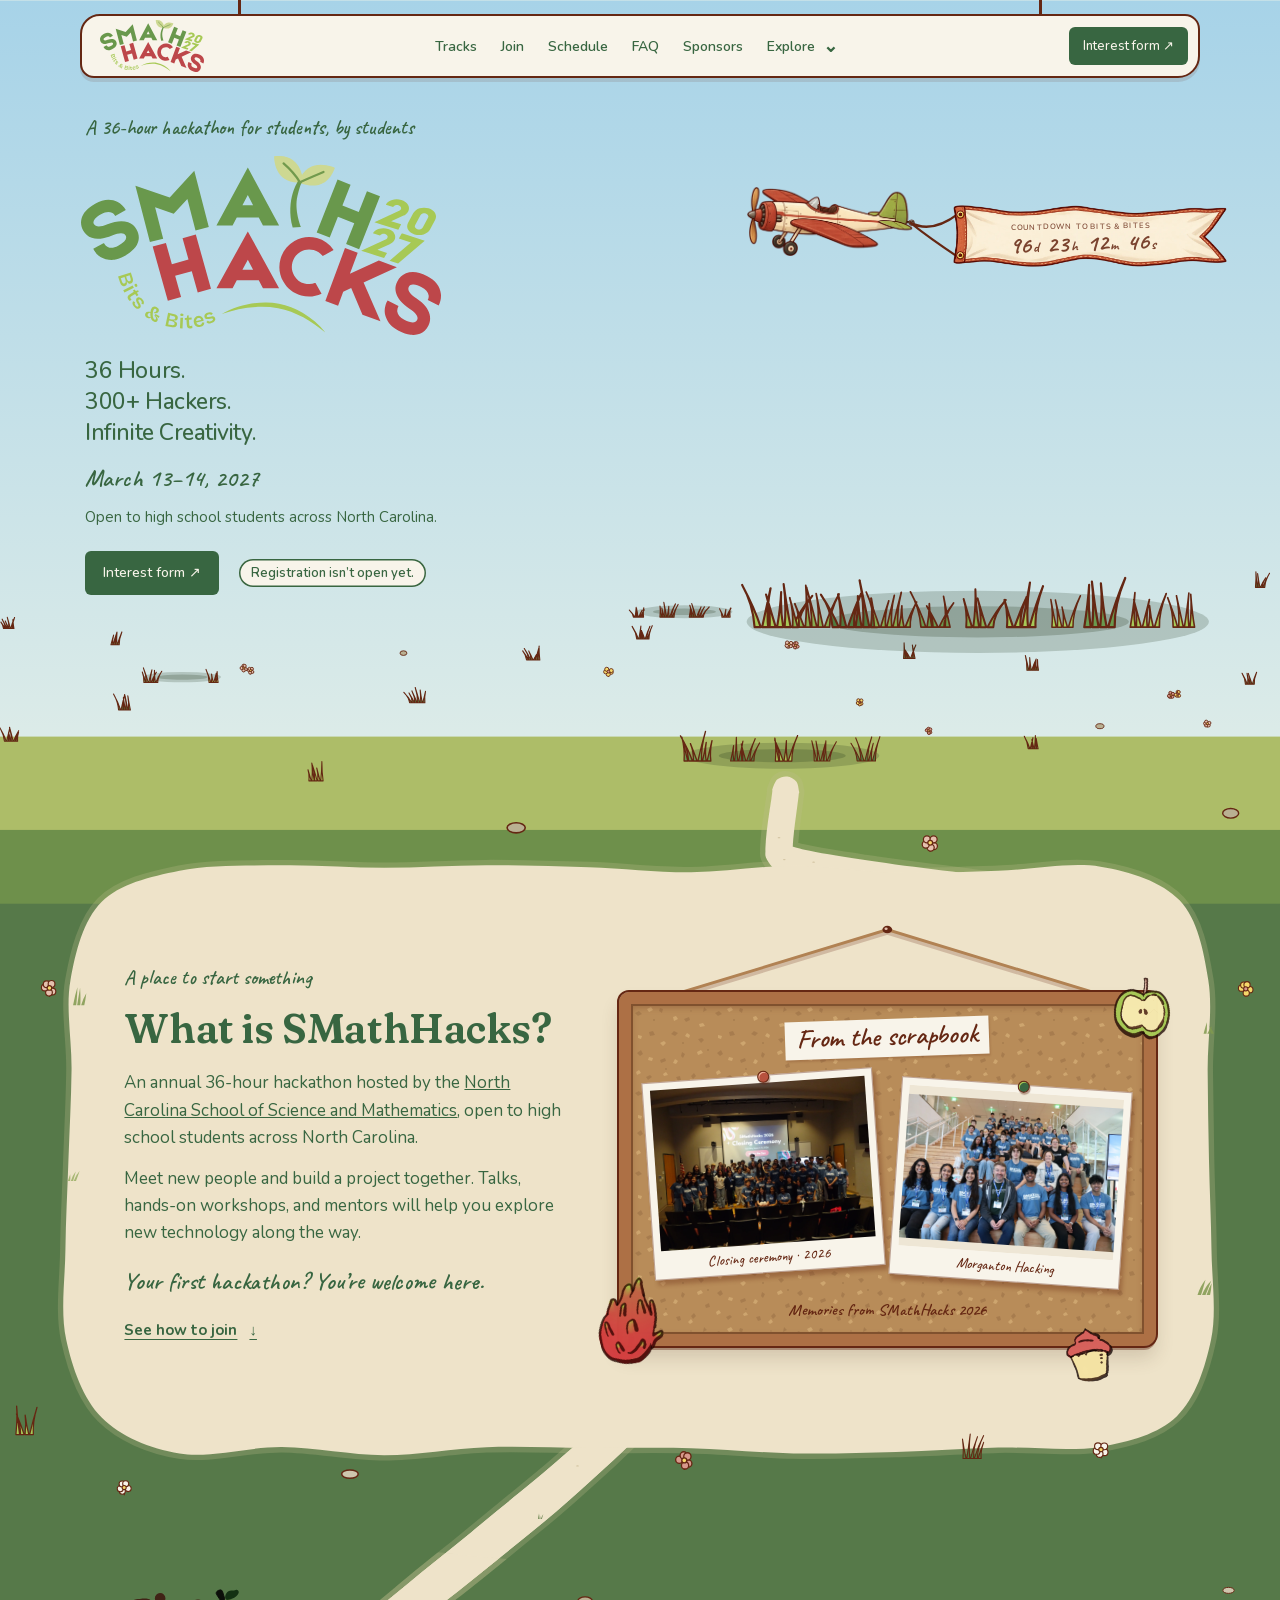
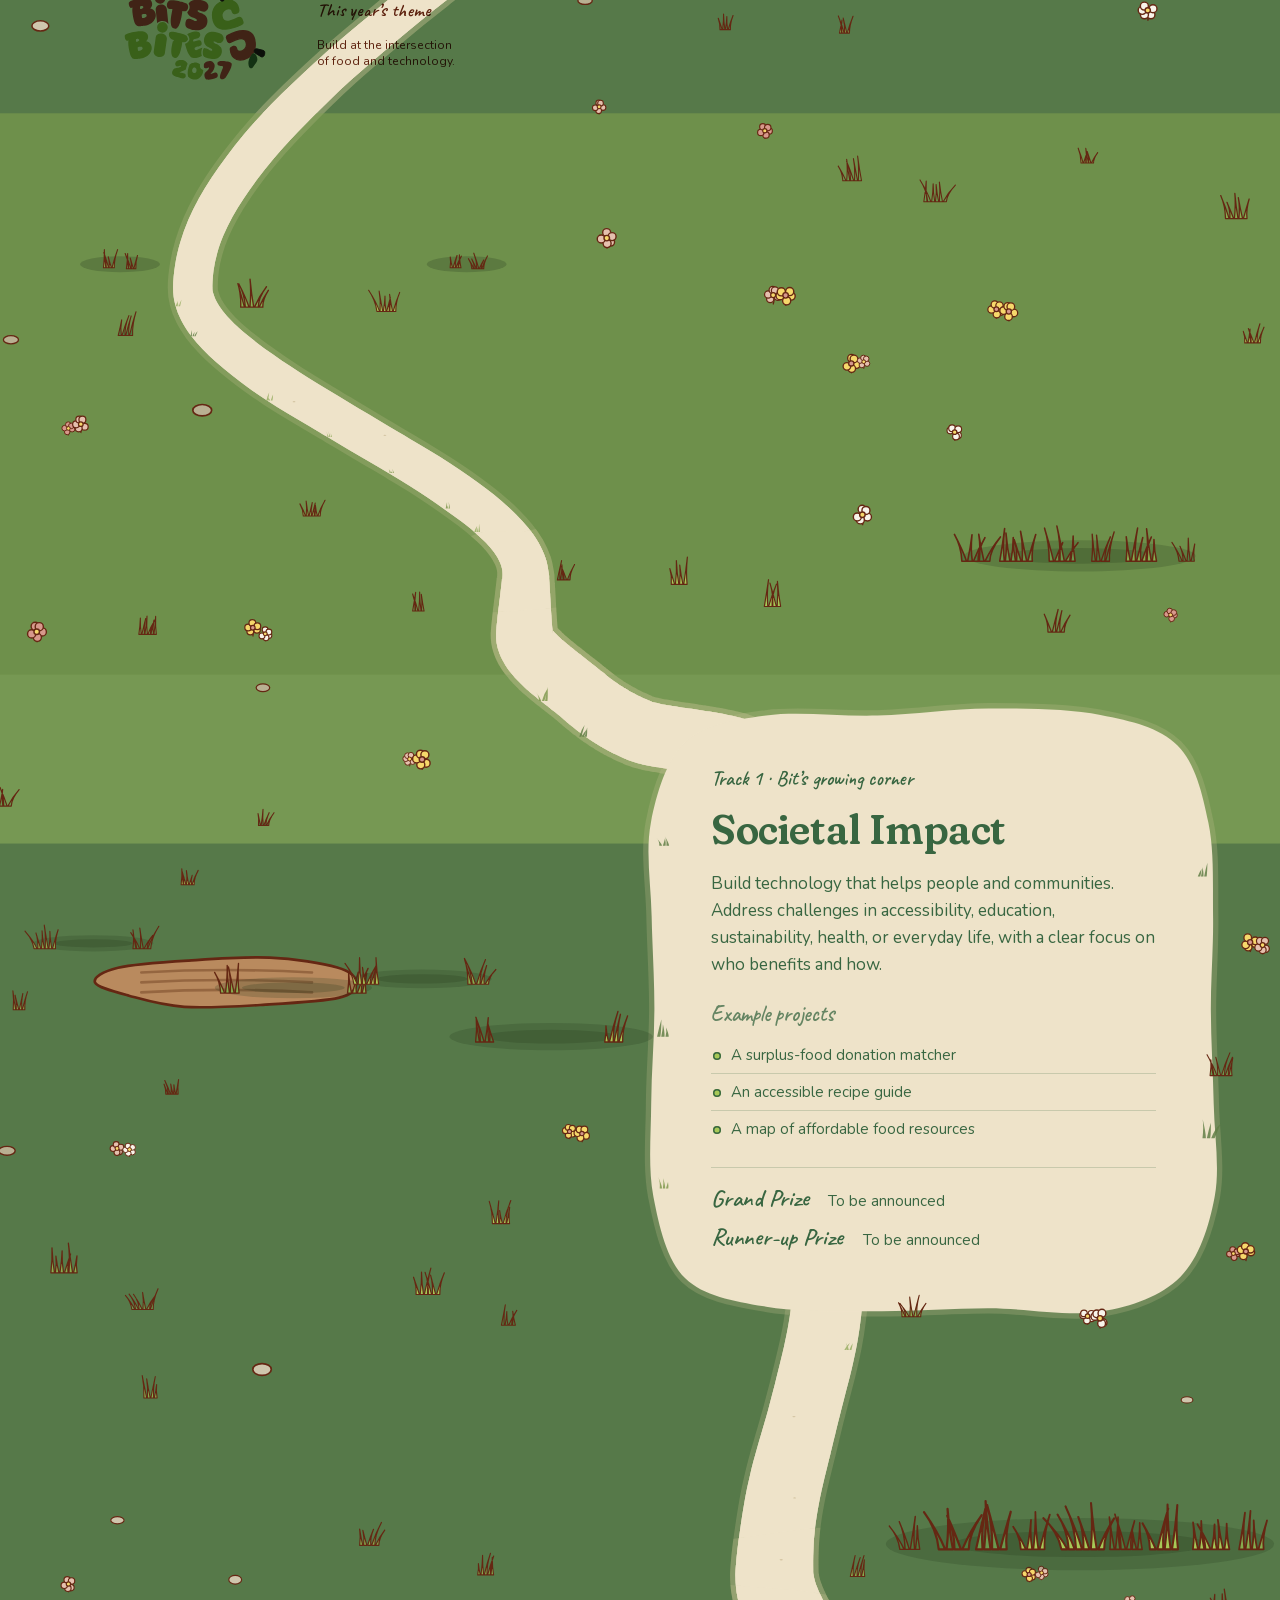
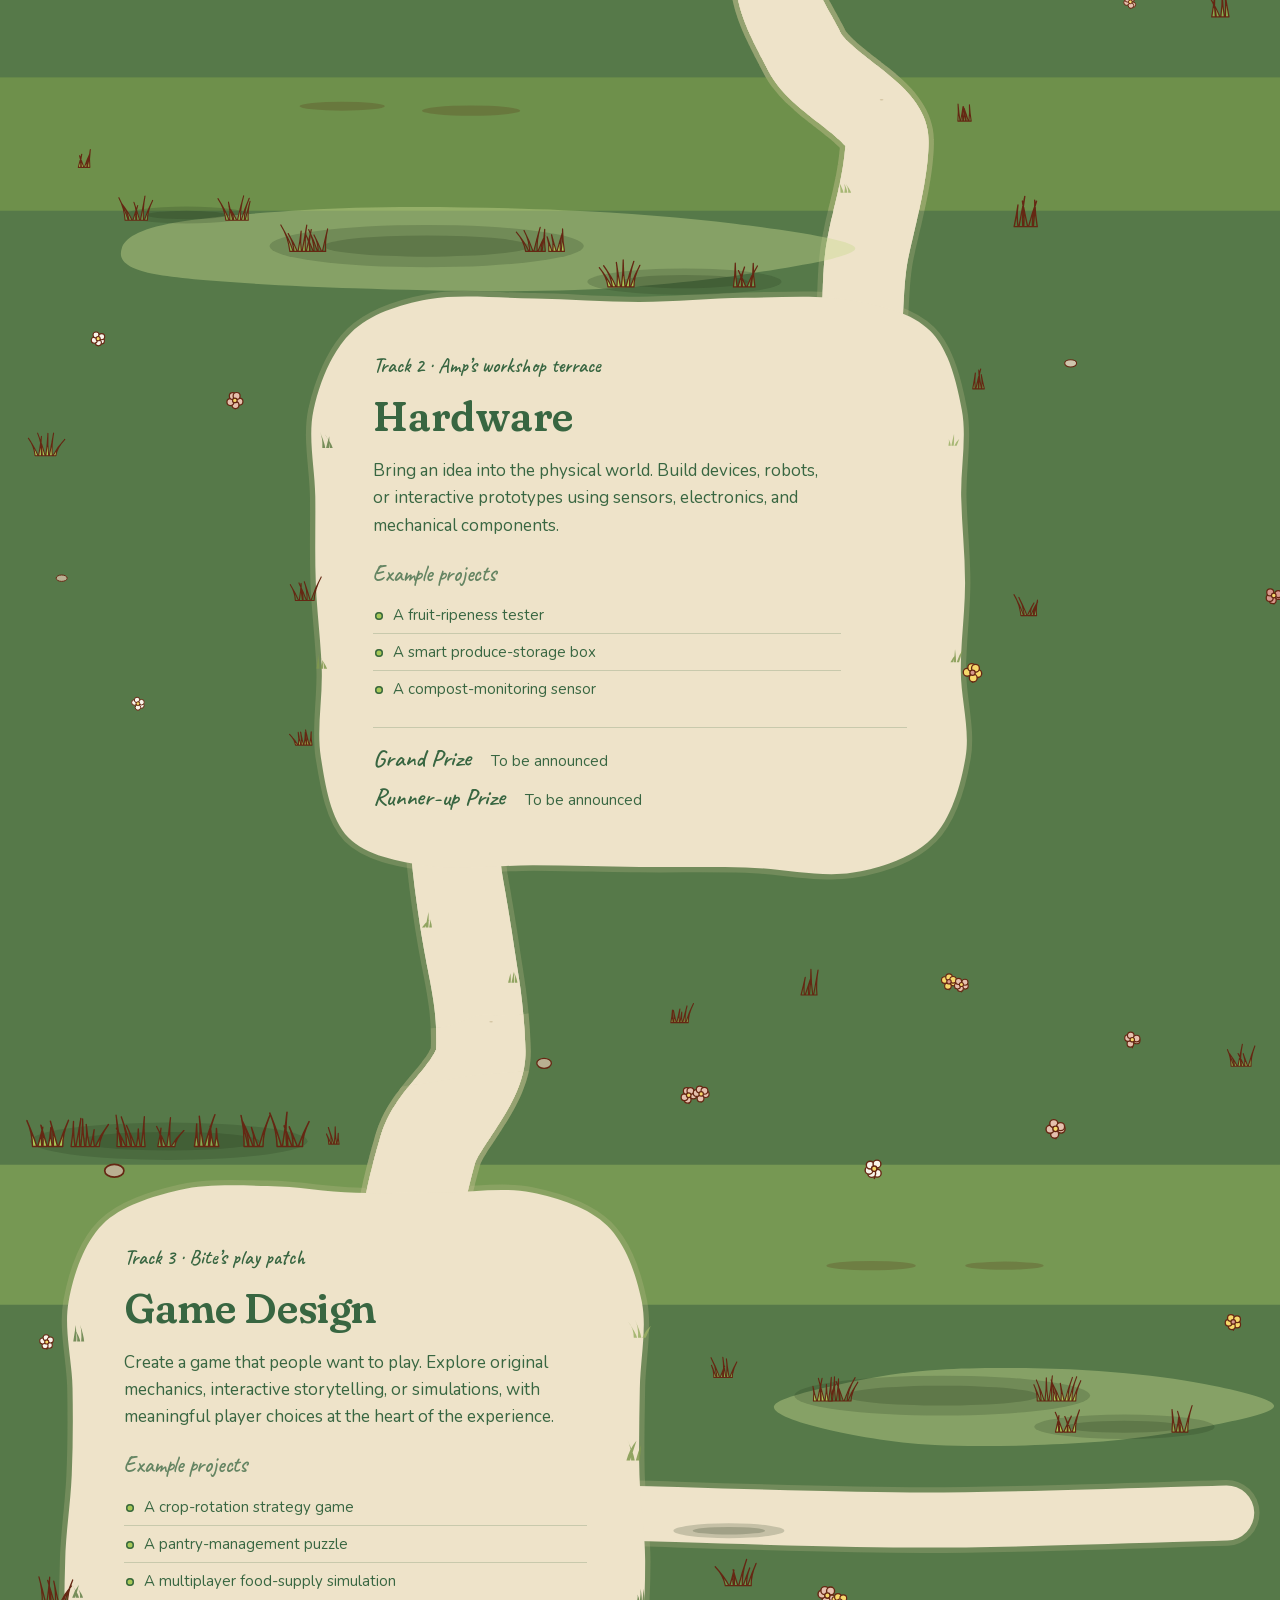
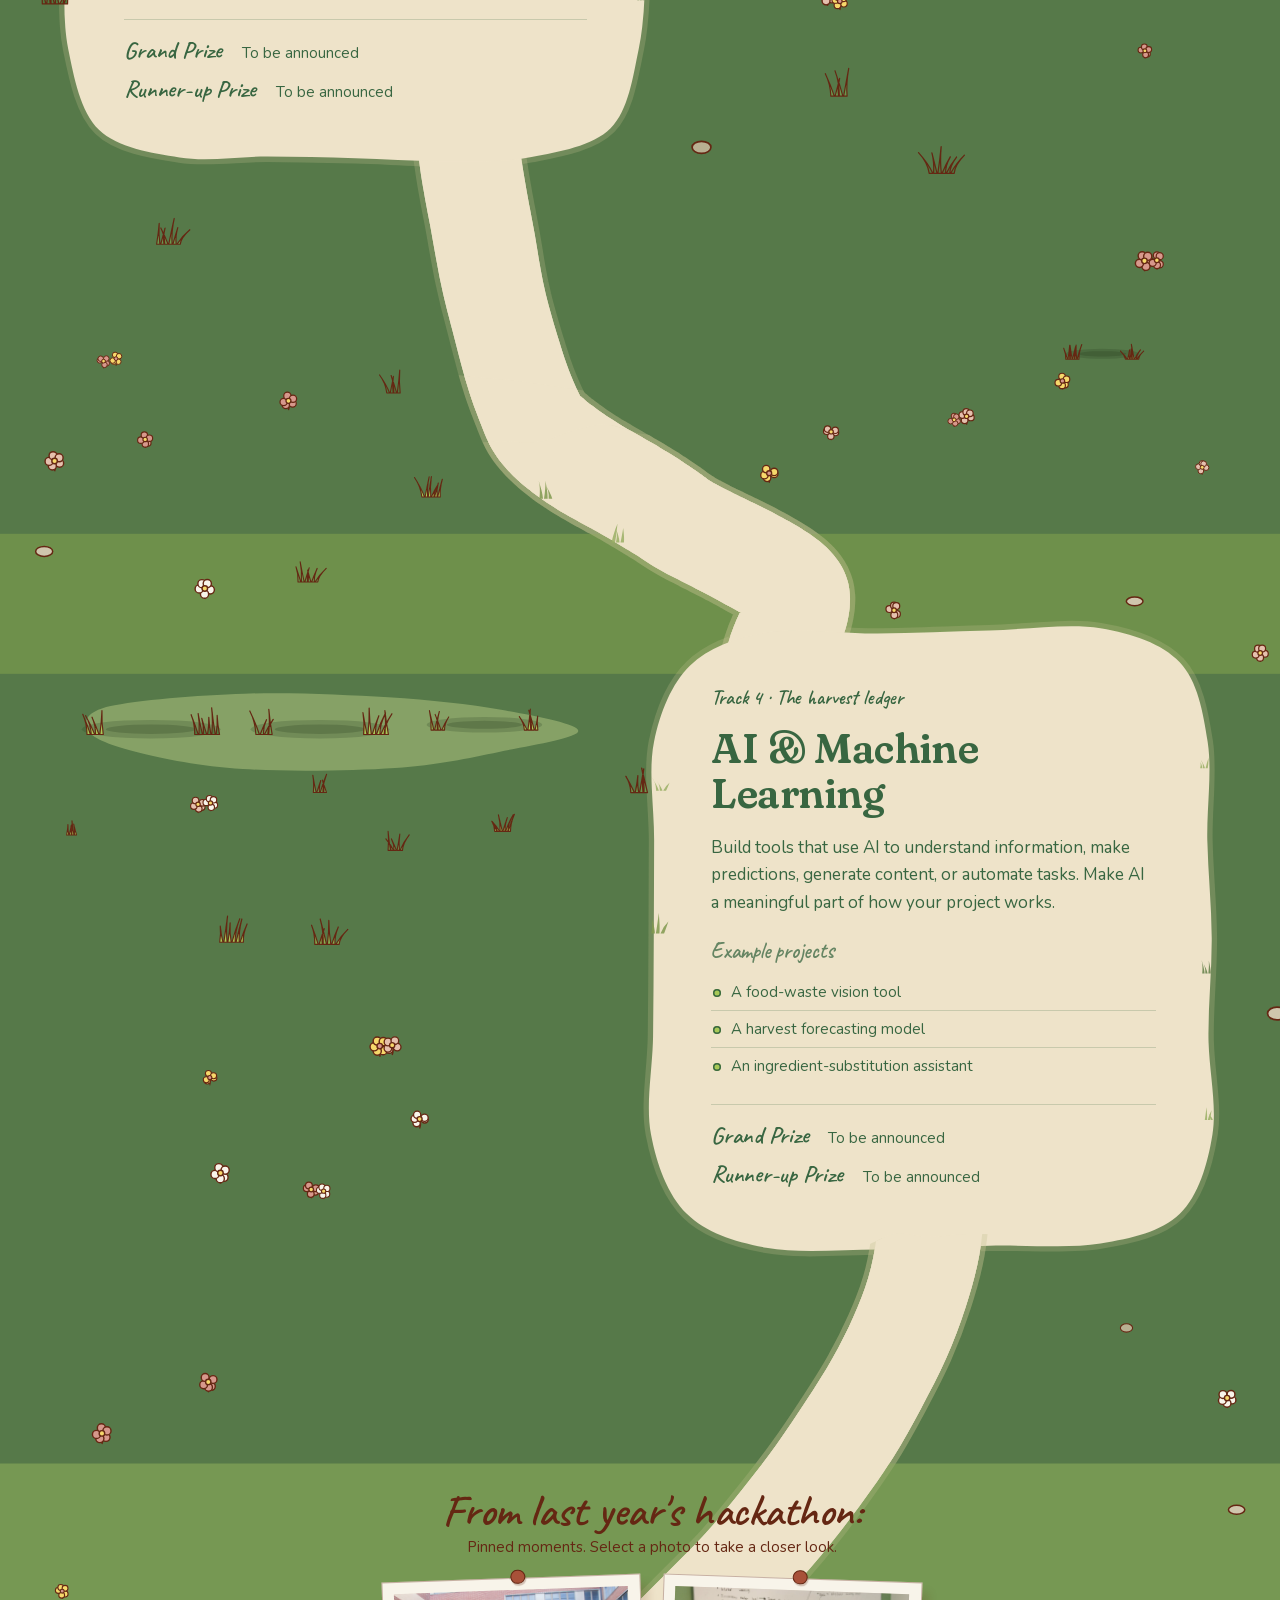
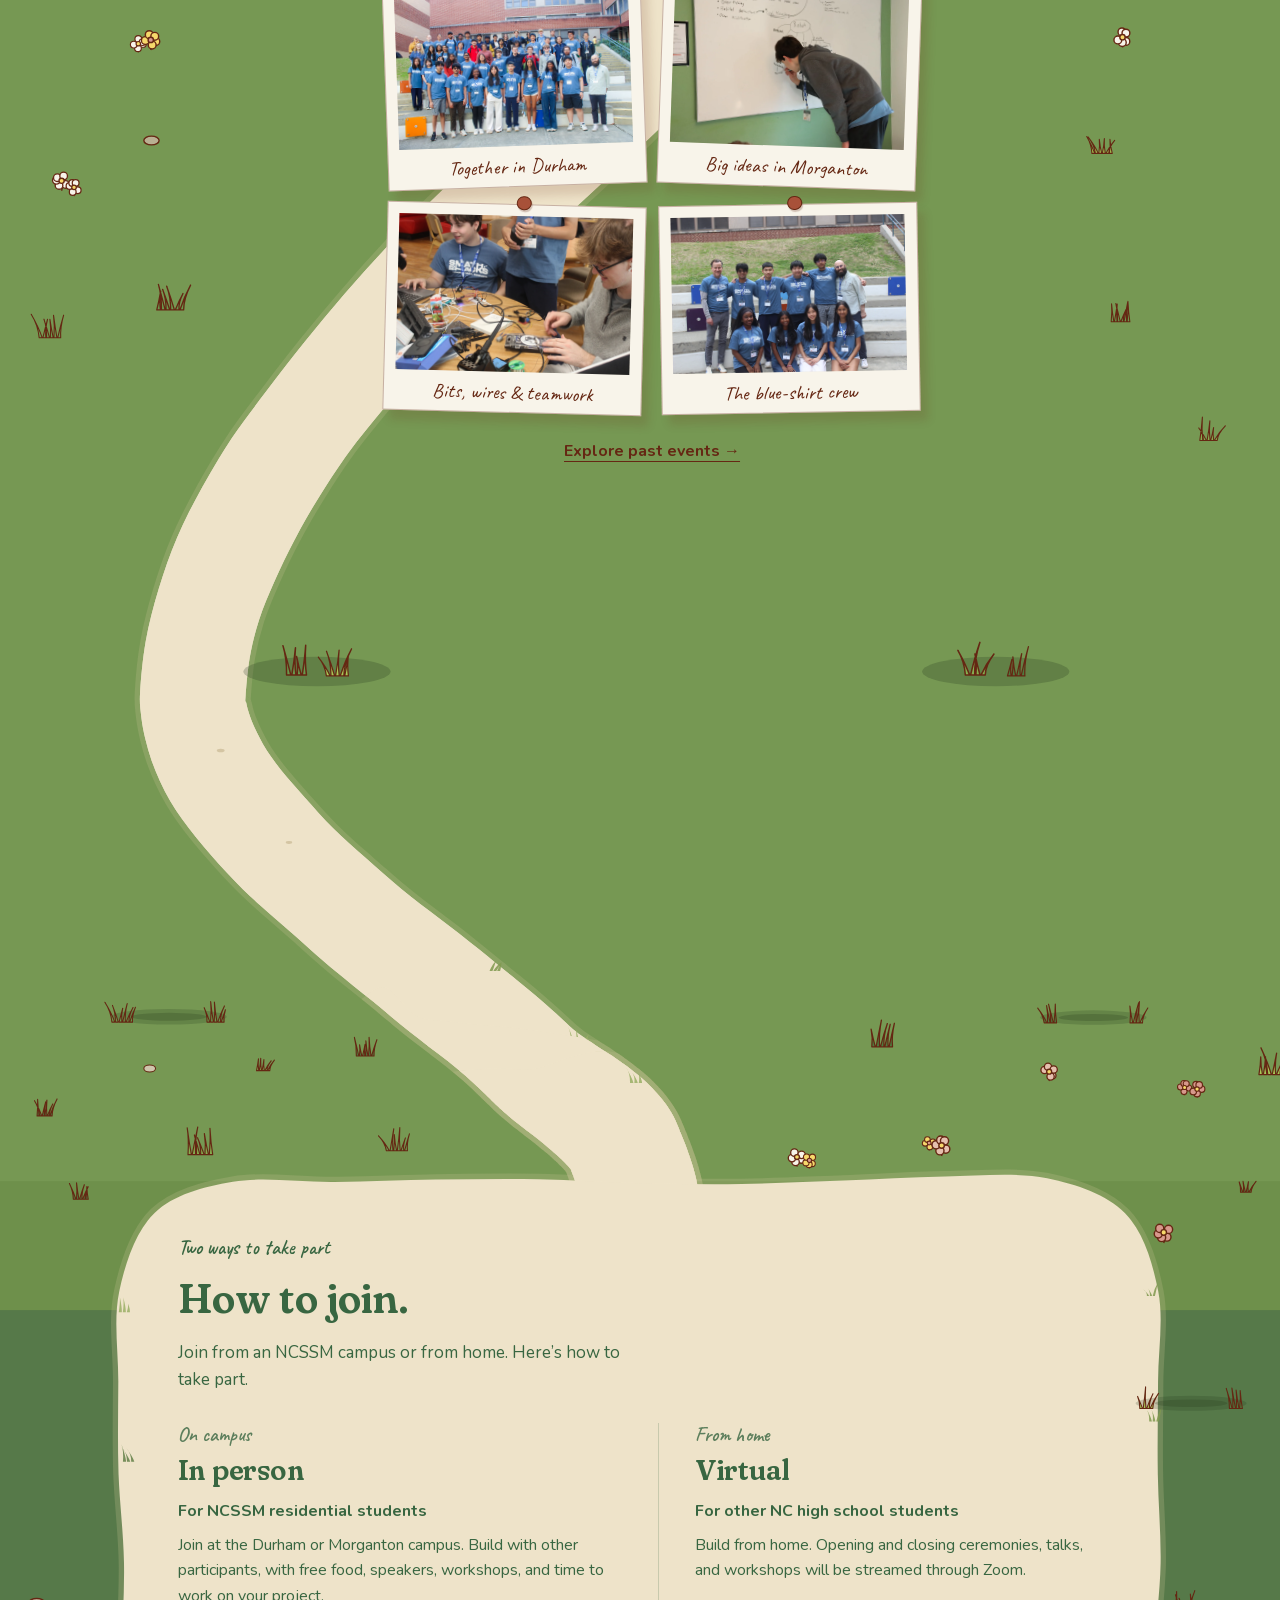
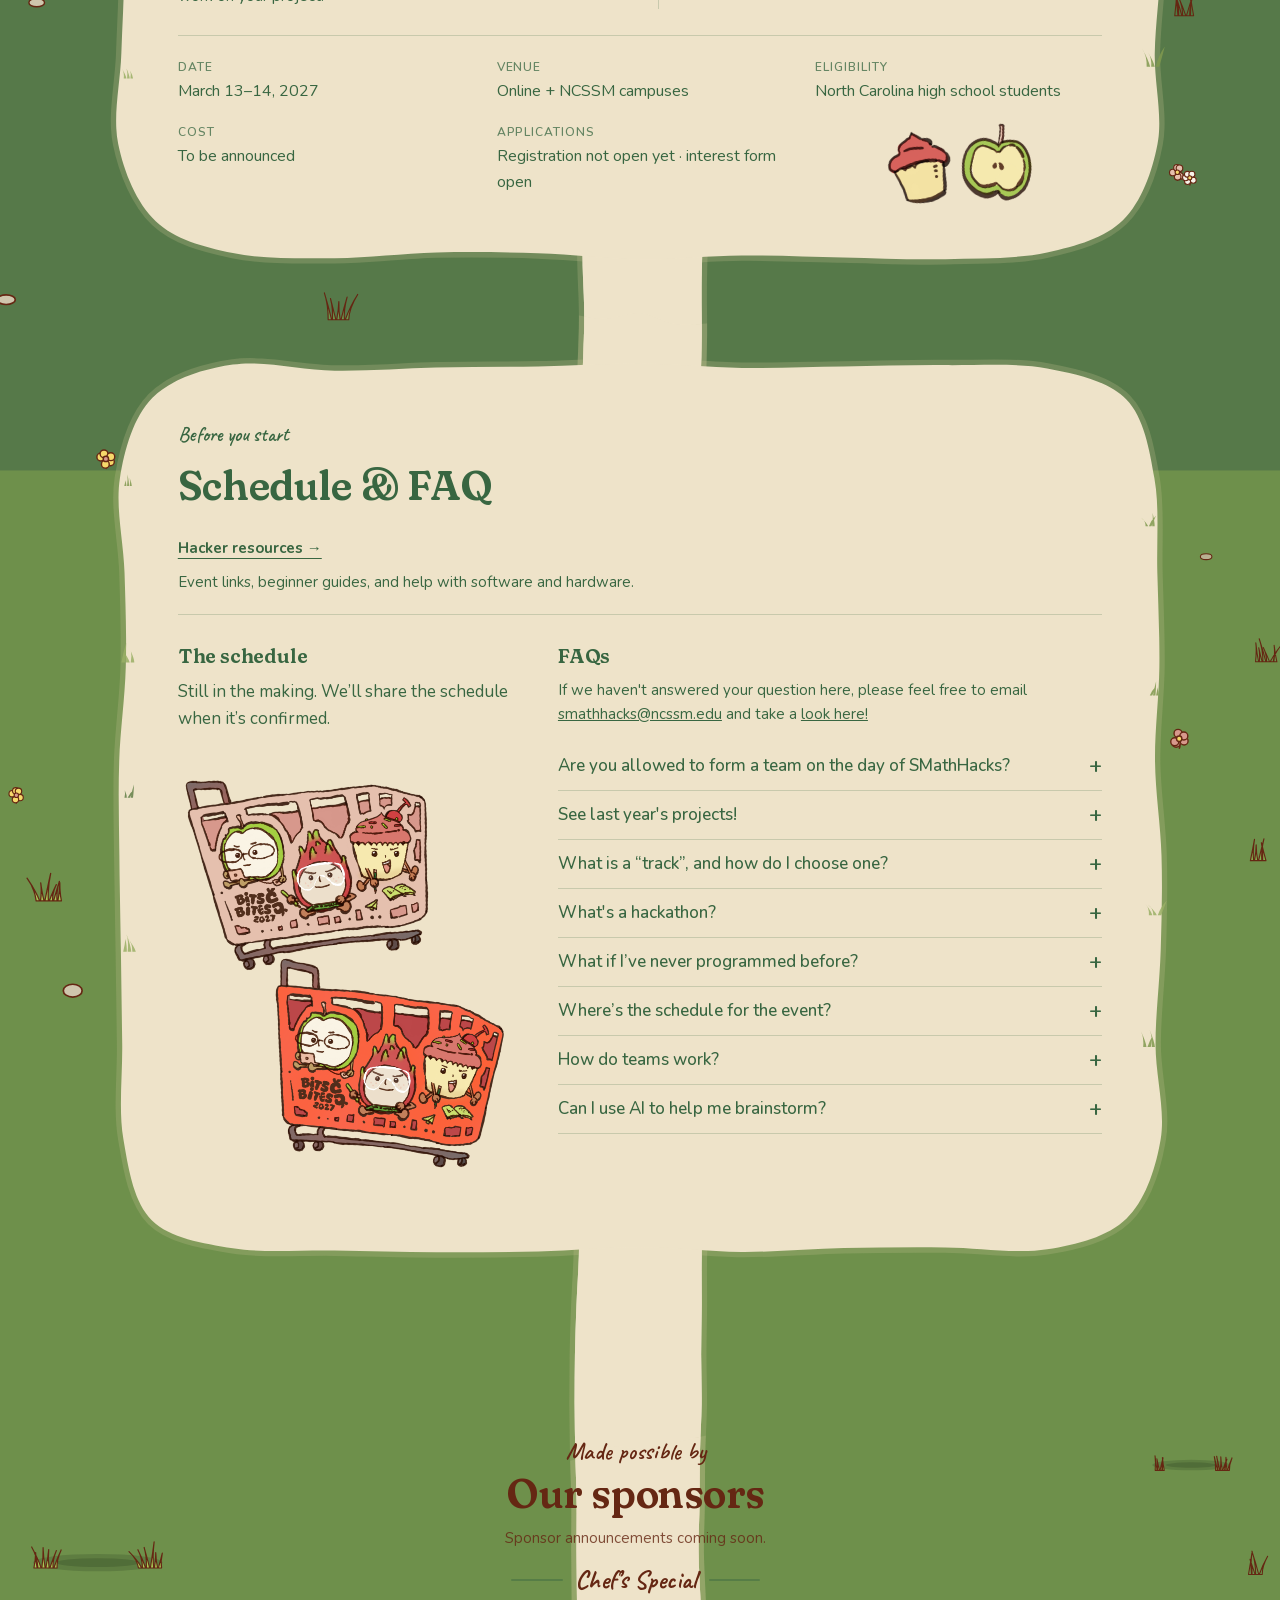
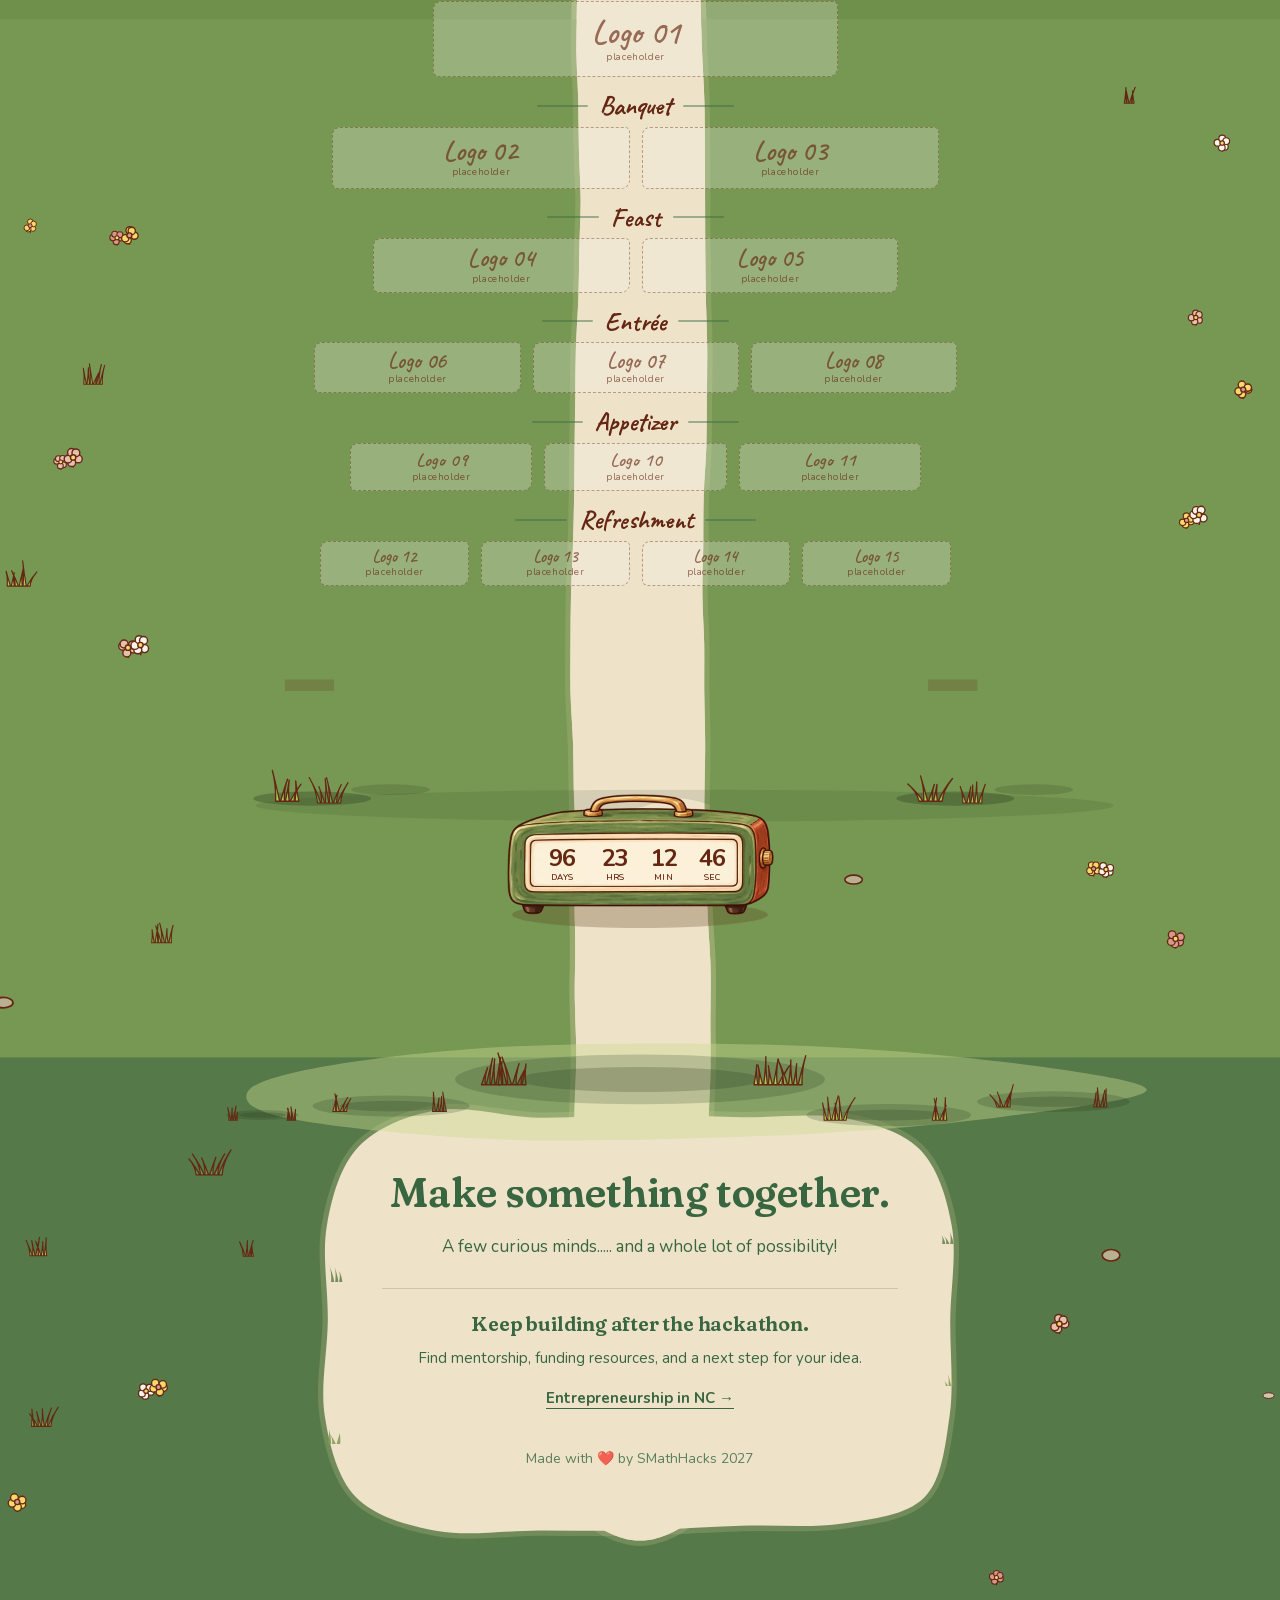
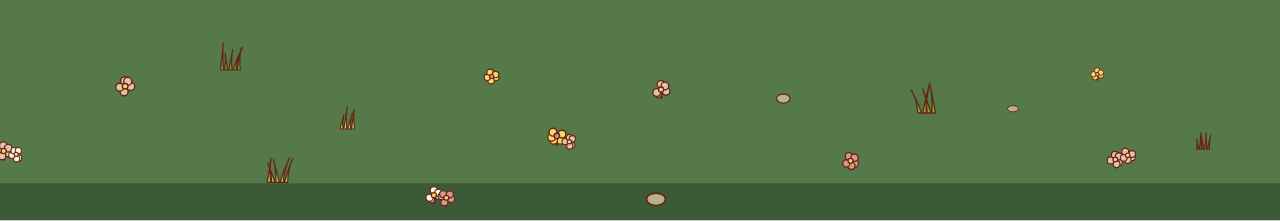
==== commit 8c656de9: "added the remaining sections & prizes" ====
--- a/index.html
+++ b/index.html
@@ -4,20 +4,25 @@
   <meta charset="utf-8">
   <meta name="viewport" content="width=device-width, initial-scale=1">
   <meta name="theme-color" content="#F8F4EA">
-  <meta name="description" content="SMathHacks 2027: Bits & Bites. A student hackathon for curious minds. Build, experiment, and share what you make.">
+  <meta name="description" content="SMathHacks 2027: Bits & Bites. 36 Hours. 300+ Hackers. Infinite Creativity.">
   <title>SMathHacks 2027 | Bits & Bites</title>
   <link rel="icon" type="image/svg+xml" href="assets/logo/smathhacks-full-color.svg">
   <link rel="stylesheet" href="hillside.css">
   <link rel="stylesheet" href="sky-announcements.css">
   <link rel="stylesheet" href="countdown.css">
   <link rel="stylesheet" href="trail-boards.css">
+  <link rel="stylesheet" href="navigation.css">
 </head>
 <body>
   <a class="skip-link" href="#main">Skip to content</a>
   <header class="site-header">
     <a class="brand" href="#top" aria-label="SMathHacks 2027 home"><img src="assets/logo/smathhacks-full-color.svg" alt="SMathHacks 2027, Bits and Bites" width="1772" height="884"></a>
-    <nav aria-label="Primary navigation"><a href="#tracks">Tracks</a><a class="nav-wide" href="#gallery">Gallery</a><a href="#details">Join</a><a href="#schedule">Schedule</a><a href="#faq">FAQ</a><a class="nav-roomy" href="#sponsors">Sponsors</a></nav>
-    <div class="header-status" data-register="header"><a href="#updates">Registration soon</a></div>
+    <button class="menu-toggle" type="button" aria-expanded="false" aria-controls="primary-navigation" hidden>Menu</button>
+    <nav class="site-nav" id="primary-navigation" aria-label="Primary navigation">
+      <a href="#tracks">Tracks</a><a href="#details">Join</a><a href="#schedule">Schedule</a><a href="#faq">FAQ</a><a href="#sponsors">Sponsors</a>
+      <details class="explore-menu"><summary>Explore</summary><div class="explore-panel"><a href="resources.html">Resources</a><a href="entrepreneurship-in-nc.html">Entrepreneurship in NC</a><a href="past-events.html">Past Events</a></div></details>
+    </nav>
+    <div class="header-status" data-register="header"><a href="#updates">Interest form soon</a></div>
   </header>
 
   <!-- The page is one tall hillside. hillside.js draws the art and places each copy block in its own
@@ -30,11 +35,12 @@
       <p class="eyebrow">A 36-hour hackathon for students, by students</p>
       <h1 class="sr-only" id="event-title">SMathHacks 2027: Bits &amp; Bites</h1>
       <img class="hero-logo" src="assets/logo/smathhacks-full-color.svg" alt="" width="1772" height="884">
-      <p class="hero-line">Build, experiment,<br>and share what you make.</p>
+      <p class="hero-line">36 Hours.<br>300+ Hackers.<br>Infinite Creativity.</p>
       <p class="event-timing" data-fact="dates">March 13–14, 2027</p>
       <p class="hero-eligibility">Open to high school students across North Carolina.</p>
       <div class="hero-actions">
-        <div class="registration-state" data-register="hero">Registration details coming soon</div>
+        <div class="registration-state" data-register="hero">Interest form coming soon</div>
+        <p class="registration-note">Registration isn’t open yet.</p>
       </div>
     </section>
 
@@ -72,12 +78,12 @@
               <img src="assets/gallery/closing-ceremony-2026.webp" alt="SMathHacks participants gathered in an auditorium beneath the 2026 closing ceremony screen." width="1920" height="1440" loading="lazy">
               <span>Closing ceremony · 2026</span>
             </a>
-            <a class="memory-print" href="assets/gallery/smathhacks-staircase.webp" target="_blank" rel="noopener" aria-label="View the full photo of SMathHacks participants on the stairs (opens in a new tab)">
-              <img src="assets/gallery/smathhacks-staircase.webp" alt="A group of SMathHacks participants in blue event shirts gathered together on a wide indoor staircase." width="1920" height="1280" loading="lazy">
-              <span>Better together</span>
+            <a class="memory-print" href="assets/gallery/smathhacks-staircase.webp" target="_blank" rel="noopener" aria-label="View the full photo of SMathHacks participants in Morganton (opens in a new tab)">
+              <img src="assets/gallery/smathhacks-staircase.webp" alt="SMathHacks participants in blue event shirts gathered on a wide indoor staircase in Morganton." width="1920" height="1280" loading="lazy">
+              <span>Morganton Hacking</span>
             </a>
           </div>
-          <p class="memory-board-note">SMathHacks, through the years.</p>
+          <p class="memory-board-note">Memories from SMathHacks 2026</p>
           <div class="sticker-cluster about-stickers" aria-hidden="true">
             <svg class="sticker sticker-dragonfruit" viewBox="150 95 347 446"><image href="assets/stickers/dragonfruit.png" width="649" height="677"/></svg>
             <svg class="sticker sticker-apple" viewBox="180 150 376 410"><image href="assets/stickers/apple.png" width="747" height="724"/></svg>
@@ -93,52 +99,68 @@
       <p>Build at the intersection of food and technology.</p>
     </section>
 
-    <section class="copy" id="tracks" data-copy="bit" aria-labelledby="ai-title">
+    <section class="copy" id="tracks" data-copy="societal-impact" aria-labelledby="societal-title">
       <p class="eyebrow">Track 1 · Bit’s growing corner</p>
-      <h2 id="ai-title">AI &amp; Machine Learning</h2>
-      <p>For projects where a model learns from data to make a prediction, classification, recommendation, or other decision. Projects might use computer vision, natural language processing, forecasting, or another machine-learning method. The model should be doing meaningful work in the final project, not added as an extra feature.</p>
+      <h2 id="societal-title">Societal Impact</h2>
+      <p>Build technology that helps people and communities. Address challenges in accessibility, education, sustainability, health, or everyday life, with a clear focus on who benefits and how.</p>
       <h3 class="examples-title">Example projects</h3>
       <ul class="track-examples">
-        <li>A vision model that measures untouched food on cafeteria trays to reveal recurring waste patterns</li>
-        <li>Predict likely harvest timing using planting dates, weather conditions, and growing degree days</li>
-        <li>Recommend ingredient swaps based on what an ingredient actually does in a recipe, such as binding, acidity, moisture, or leavening</li>
-      </ul>
+        <li>A surplus-food donation matcher</li>
+        <li>An accessible recipe guide</li>
+        <li>A map of affordable food resources</li>
+      </ul>
+      <div class="track-prizes">
+        <div class="track-prize"><h3>Grand Prize</h3><p>To be announced</p></div>
+        <div class="track-prize"><h3>Runner-up Prize</h3><p>To be announced</p></div>
+      </div>
     </section>
 
     <section class="copy" id="hardware" data-copy="amp" aria-labelledby="amp-title">
       <p class="eyebrow">Track 2 · Amp’s workshop terrace</p>
       <h2 id="amp-title">Hardware</h2>
-      <p>Solve a food or agriculture problem with a physical device. Teams might use Arduino or Raspberry Pi boards, sensors, motors, cameras, or other electronic and mechanical components. The device should be the center of the project, even if it also connects to a dashboard or uses a model behind the scenes. Kitchen tools, farm systems, storage, and transportation projects can all fit here.</p>
+      <p>Bring an idea into the physical world. Build devices, robots, or interactive prototypes using sensors, electronics, and mechanical components.</p>
       <h3 class="examples-title">Example projects</h3>
       <ul class="track-examples">
         <li>A fruit-ripeness tester</li>
-        <li>A produce box that automatically vents itself when temperature and humidity raise the risk of spoilage</li>
-        <li>A sensor probe that signals when a compost pile needs water, airflow, or turning</li>
-      </ul>
+        <li>A smart produce-storage box</li>
+        <li>A compost-monitoring sensor</li>
+      </ul>
+      <div class="track-prizes">
+        <div class="track-prize"><h3>Grand Prize</h3><p>To be announced</p></div>
+        <div class="track-prize"><h3>Runner-up Prize</h3><p>To be announced</p></div>
+      </div>
     </section>
 
     <section class="copy" id="game-design" data-copy="bite" aria-labelledby="bite-title">
       <p class="eyebrow">Track 3 · Bite’s play patch</p>
       <h2 id="bite-title">Game Design</h2>
-      <p>For projects where the main experience is a game. Build around food, farming, sustainability, nutrition, access, or culture, but let gameplay drive the project rather than a webpage with points attached. Focus on the choices a player makes based on the rules of the world, and what changes as the game unfolds. Browser, mobile, multiplayer, and simulation games all fit here.</p>
+      <p>Create a game that people want to play. Explore original mechanics, interactive storytelling, or simulations, with meaningful player choices at the heart of the experience.</p>
       <h3 class="examples-title">Example projects</h3>
       <ul class="track-examples">
-        <li>A season-by-season strategy game where crop rotation changes soil, pest pressure, and profit</li>
-        <li>A restaurant puzzle where players turn a shrinking pantry into dishes before ingredients spoil</li>
-        <li>A multiplayer supply-chain game where farms, stores, and shoppers react to shortages and surprise events</li>
-      </ul>
-    </section>
-
-    <section class="copy" id="data-science" data-copy="data" aria-labelledby="data-title">
+        <li>A crop-rotation strategy game</li>
+        <li>A pantry-management puzzle</li>
+        <li>A multiplayer food-supply simulation</li>
+      </ul>
+      <div class="track-prizes">
+        <div class="track-prize"><h3>Grand Prize</h3><p>To be announced</p></div>
+        <div class="track-prize"><h3>Runner-up Prize</h3><p>To be announced</p></div>
+      </div>
+    </section>
+
+    <section class="copy" id="ai-machine-learning" data-copy="ai" aria-labelledby="ai-title">
       <p class="eyebrow">Track 4 · The harvest ledger</p>
-      <h2 id="data-title">Data Science</h2>
-      <p>Use food or agriculture data to uncover patterns and turn them into something useful. The focus is on understanding what the data shows rather than predicting a new outcome. If the main feature predicts or classifies new inputs, it belongs in AI &amp; Machine Learning.</p>
+      <h2 id="ai-title">AI &amp; Machine Learning</h2>
+      <p>Build tools that use AI to understand information, make predictions, generate content, or automate tasks. Make AI a meaningful part of how your project works.</p>
       <h3 class="examples-title">Example projects</h3>
       <ul class="track-examples">
-        <li>Map which cafeteria foods are most commonly left behind and when food waste spikes during lunch</li>
-        <li>Compare price, water use, emissions, and seasonality across possible ingredient substitutions</li>
-        <li>Visualize how distance, refrigeration, and time add cost between a farm and the grocery-store shelf</li>
-      </ul>
+        <li>A food-waste vision tool</li>
+        <li>A harvest forecasting model</li>
+        <li>An ingredient-substitution assistant</li>
+      </ul>
+      <div class="track-prizes">
+        <div class="track-prize"><h3>Grand Prize</h3><p>To be announced</p></div>
+        <div class="track-prize"><h3>Runner-up Prize</h3><p>To be announced</p></div>
+      </div>
     </section>
 
     <section class="trail-face gallery-face" id="gallery" data-trail-board="gallery" aria-labelledby="gallery-title">
@@ -155,6 +177,7 @@
         <span data-gallery-page-label aria-live="polite"></span>
         <button type="button" data-gallery-page="next" aria-label="Next gallery page">→</button>
       </div>
+      <a class="trail-link archive-link" href="past-events.html">Explore past events →</a>
     </section>
 
     <section class="copy info-copy" id="details" data-copy="details" aria-labelledby="details-title">
@@ -180,7 +203,7 @@
         <div><dt>Venue</dt><dd data-fact="venue">Online + NCSSM campuses</dd></div>
         <div><dt>Eligibility</dt><dd data-fact="eligibility">North Carolina high school students</dd></div>
         <div><dt>Cost</dt><dd data-fact="cost">To be announced</dd></div>
-        <div><dt>Applications</dt><dd data-application-status>Registration details coming soon</dd></div>
+        <div><dt>Applications</dt><dd data-application-status>Registration not open yet</dd></div>
         <div class="fact-stickers" aria-hidden="true">
           <dt class="sr-only">Bits &amp; Bites</dt>
           <dd class="sticker-cluster sticker-pair">
@@ -194,25 +217,31 @@
     <section class="copy answers-copy" id="before-you-start" data-copy="answers" aria-labelledby="answers-title">
       <p class="eyebrow">Before you start</p>
       <h2 id="answers-title">Schedule &amp; FAQ</h2>
+      <div class="hacker-resources-link">
+        <a class="trail-link" href="resources.html">Hacker resources →</a>
+        <p>Event links, beginner guides, and help with software and hardware.</p>
+      </div>
       <div class="info-lower">
         <div id="schedule" aria-labelledby="schedule-title">
           <h3 id="schedule-title">The schedule</h3>
           <p id="schedule-status">Still in the making. We’ll share the schedule when it’s confirmed.</p>
           <ol class="schedule-list" id="schedule-list" hidden></ol>
           <div class="sticker-cluster schedule-stickers" aria-hidden="true">
-            <svg class="sticker sticker-dragonfruit" viewBox="150 95 347 446"><image href="assets/stickers/dragonfruit.png" width="649" height="677"/></svg>
-            <svg class="sticker sticker-apple" viewBox="180 150 376 410"><image href="assets/stickers/apple.png" width="747" height="724"/></svg>
+            <svg class="sticker sticker-cart-peach" viewBox="238 245 1654 1368"><image href="assets/stickers/shopping-cart-peach.png" width="2138" height="2034"/></svg>
+            <svg class="sticker sticker-cart-coral" viewBox="238 245 1654 1368"><image href="assets/stickers/shopping-cart-coral.png" width="2138" height="2034"/></svg>
           </div>
         </div>
         <div id="faq" class="faq" aria-labelledby="faq-title">
-          <h3 id="faq-title">A few useful answers.</h3>
-          <details><summary>What is a hackathon?</summary><p>A hackathon is an event where people come together to explore ideas and build projects. A project might be software, hardware, a game, or an experiment that helps you learn something new.</p></details>
-          <details><summary>When can I apply?</summary><p data-application-answer>Registration details will be shared when they’re confirmed.</p></details>
-          <details><summary>Who can attend?</summary><p><span data-eligibility-answer>North Carolina high school students</span> are welcome. NCSSM residential students can participate in person at the Durham and Morganton campuses. Other North Carolina high school students participate virtually.</p></details>
-          <details><summary>Do I need coding experience?</summary><p>No prior coding experience is needed. SMathHacks is beginner-friendly, with hands-on workshops, inspiring talks, and mentors to help you learn and build throughout the event.</p></details>
-          <details><summary>How do virtual participants join?</summary><p>The opening ceremony, talks, workshops, and closing ceremony will be broadcast through Zoom. Zoom links will be available on this website and sent by email to registered participants.</p></details>
-          <details><summary>What should I bring?</summary><p>We’ll share a practical packing list alongside the confirmed venue and schedule.</p></details>
-          <details><summary>Do I need to bring a team?</summary><p>Team formation and project guidelines will be shared with the registration details.</p></details>
+          <h3 id="faq-title">FAQs</h3>
+          <p class="faq-intro">If we haven't answered your question here, please feel free to email <a href="mailto:smathhacks@ncssm.edu">smathhacks@ncssm.edu</a> and take a <a href="https://docs.google.com/document/d/1b3o_mWK17DtvlaATyR4Pa60bpLs0pt1tXk8hC2CcoNc/edit?usp=sharing">look here!</a></p>
+          <details><summary>Are you allowed to form a team on the day of SMathHacks?</summary><p>Yes, you will be able to make teams at the start of the hackathon. If you don't have a team in mind, we'll have a team formation event at the start of SMathHacks!</p></details>
+          <details><summary>See last year's projects!</summary><p>Explore the <a href="past-events.html#event-2026">2026 winners and projects</a>, or browse earlier years in our <a href="past-events.html">Past Events archive</a>.</p></details>
+          <details><summary>What is a “track”, and how do I choose one?</summary><p>Choose the track that best represents your project’s main goal or experience. Projects may fit multiple categories, but you may submit to only one track.</p></details>
+          <details><summary>What's a hackathon?</summary><p>A hackathon is an event where students work in a team, or by themselves, to build an innovative piece of software in a limited amount of time. Students will form teams around a problem or idea, and sprint to create a unique solution—these typically take the form of mobile applications, websites, or other digital solutions, however, hardware projects will also be accepted under specific regulations.</p></details>
+          <details><summary>What if I’ve never programmed before?</summary><p>That’s okay! This event is beginner-friendly, meaning that you don’t need any prior programming experience to participate! There will be incredible talks, workshops, and mentors available to guide you through the ideation and development process.</p></details>
+          <details><summary>Where’s the schedule for the event?</summary><p>The full 2027 schedule will appear in <a href="#schedule">the schedule section</a> when confirmed. Visit <a href="resources.html#essentials">Event essentials</a> for workshop and virtual-session links as they become available.</p></details>
+          <details><summary>How do teams work?</summary><p>You can have up to four people in a team. You can list teammates on the interest form or fill it out individually. If you don’t have a team yet, that’s okay—we’ll have a team formation event to help you find people to work with.</p></details>
+          <details><summary>Can I use AI to help me brainstorm?</summary><p>Yes, but you cannot use AI to program a primary part of your project. For a more detailed description, see our <a href="https://docs.google.com/document/d/1pEFH9UuxoBllNLikZc5qAYKGJyAyNFBk7YlenPAoMjU/edit?usp=sharing">Use of AI Statement</a>.</p></details>
         </div>
       </div>
     </section>
@@ -270,7 +299,12 @@
 
     <section class="copy finale-copy" id="updates" data-copy="finale" aria-labelledby="finale-title">
       <h2 id="finale-title">Make something together.</h2>
-      <p>One question. A few curious minds. A whole lot of possibility.</p>
+      <p>A few curious minds..... and a whole lot of possibility!</p>
+      <div class="continue-building">
+        <h3>Keep building after the hackathon.</h3>
+        <p>Find mentorship, funding resources, and a next step for your idea.</p>
+        <a class="trail-link" href="entrepreneurship-in-nc.html">Entrepreneurship in NC →</a>
+      </div>
       <p class="finale-credit">Made with ❤️ by SMathHacks 2027</p>
     </section>
 
@@ -287,6 +321,8 @@
   </dialog>
 
   <script type="module" src="event.js"></script>
-  <script type="module" src="hillside.js"></script>
+  <script type="module" src="hillside.js?v=continuous-hill-trail"></script>
+  <script type="module" src="faq.js"></script>
+  <script type="module" src="navigation.js"></script>
 </body>
 </html>
--- a/hillside.css
+++ b/hillside.css
@@ -49,8 +49,9 @@
 .hero-copy .hero-eligibility{margin-top:14px;max-width:34ch;font-size:15px;line-height:1.45}
 .about-copy .beginner-note{margin-top:20px;font-family:var(--font-hand);font-size:24px;font-weight:600;line-height:1.25}
 .participation-link{display:inline-flex;align-items:center;gap:12px;min-height:44px;margin-top:12px;font-size:15px;font-weight:700;text-underline-offset:4px}
-/* Once a real action exists (Register / Get updates), it becomes the primary button. */
+/* Once a real action exists (Interest form / Get updates), it becomes the primary button. */
 .registration-state{font-size:13px}
+.registration-note{margin:0;padding:4px 12px;border-radius:999px;background:var(--cream);color:var(--forest);font-size:13px;font-weight:600;box-shadow:inset 0 0 0 1.5px var(--forest)}
 .action-link{display:inline-flex;align-items:center;min-height:44px;padding:8px 18px;border-radius:6px;background:var(--forest);color:var(--cream);font-size:14px;font-weight:500;text-decoration:none}
 .header-status .action-link{min-height:38px;padding:6px 14px;font-size:13px}
 .header-status>a:not(.action-link){min-height:44px;display:flex;align-items:center;text-decoration:none}
@@ -63,7 +64,7 @@
 .form-status{margin-top:8px;min-height:1.4em}
 
 .copy>p:not(.eyebrow){max-width:46ch}
-.about-copy{display:grid;grid-template-columns:minmax(0,1.25fr) minmax(0,1fr);align-items:center;gap:clamp(36px,4vw,64px)}
+.about-copy{display:grid;grid-template-columns:minmax(0,.95fr) minmax(0,1.15fr);align-items:center;gap:clamp(36px,4vw,64px)}
 .about-text{min-width:0}
 .about-text>p:not(.eyebrow){max-width:54ch;text-wrap:pretty}
 .world:not(.is-laid-out) .about-copy{display:block}
@@ -93,7 +94,7 @@
 /* Original food stickers: SVG viewboxes trim only empty canvas, keeping every supplied pixel. */
 .sticker-cluster{pointer-events:none;user-select:none}
 .sticker{position:absolute;display:block;height:auto;overflow:visible}
-.memory-board{position:relative;width:100%;max-width:460px;justify-self:end;padding:68px 0 48px;color:var(--ink)}
+.memory-board{position:relative;width:100%;max-width:620px;justify-self:end;padding:68px 0 48px;color:var(--ink)}
 .world:not(.is-laid-out) .memory-board{position:relative;left:auto;top:auto;width:100%;max-width:460px;margin:34px auto 0}
 .memory-board-cord{position:absolute;left:0;top:0;width:100%;height:84px;overflow:visible;pointer-events:none}
 .cord-shadow{fill:none;stroke:#65271338;stroke-width:5;stroke-linecap:round;stroke-linejoin:round}
@@ -117,14 +118,15 @@
 .facts .sticker-pair{position:relative;width:clamp(90px,12vw,150px);height:76px;margin:0}
 .sticker-pair .sticker-cupcake{left:3%;top:7px;width:43%;transform:rotate(-12deg)}
 .sticker-pair .sticker-apple{right:0;top:0;width:48%;transform:rotate(14deg)}
-.schedule-stickers{position:relative;width:240px;height:180px;max-width:90%;margin:36px auto 0}
-.schedule-stickers .sticker-dragonfruit{left:5%;top:0;width:48%;transform:rotate(-15deg)}
-.schedule-stickers .sticker-apple{right:0;top:40px;width:45%;transform:rotate(15deg)}
+.schedule-stickers{position:relative;width:320px;height:430px;max-width:90%;margin:32px auto 0}
+.schedule-stickers .sticker-cart-peach{left:0;top:0;width:78%;transform:rotate(-8deg)}
+.schedule-stickers .sticker-cart-coral{right:0;top:205px;width:76%;transform:rotate(6deg)}
 .faq details{border-bottom:1px solid var(--rule)}
+.faq-intro{margin-bottom:16px;font-size:15px}
 .faq summary{min-height:48px;display:flex;align-items:center;justify-content:space-between;gap:16px;cursor:pointer;list-style:none;font-weight:500}
 .faq summary::-webkit-details-marker{display:none}
 .faq summary::after{content:'+';font-size:22px;line-height:1;transition:transform .25s cubic-bezier(.3,.7,.4,1)}
-.faq details[open] summary::after{transform:rotate(45deg)}
+.faq details[open]:not(.is-closing) summary::after{transform:rotate(45deg)}
 .faq details p{padding:0 0 16px;font-size:15px}
 .sponsor-list{margin-top:22px;display:grid;gap:22px}
 /* Empty slots, drawn as chalk outlines on the clearing so they read as space waiting to be filled. */
--- a/navigation.css
+++ b/navigation.css
@@ -0,0 +1,55 @@
+/* The same signboard navigation on the trail and the reading pages. */
+.site-header .site-nav{gap:24px}
+.site-header .site-nav>a,.explore-menu>summary{font:600 14px var(--font-body);white-space:nowrap}
+.explore-menu{position:relative}
+.explore-menu>summary{display:flex;align-items:center;gap:8px;min-height:44px;cursor:pointer;list-style:none}
+.explore-menu>summary::-webkit-details-marker{display:none}
+.explore-menu>summary::after{content:'⌄';font-size:18px;line-height:1;transition:transform .18s ease}
+.explore-menu[open]>summary::after{transform:rotate(180deg)}
+.explore-menu>summary:focus-visible,.menu-toggle:focus-visible{outline:3px solid var(--forest);outline-offset:4px}
+.explore-panel{position:absolute;top:calc(100% + 16px);right:-20px;width:258px;padding:12px;background:var(--cream);border:2px solid var(--ink);border-radius:12px 9px 13px 10px;box-shadow:0 6px 0 #65271320}
+.site-header .explore-panel a{display:flex;min-height:44px;padding:9px 12px;border-radius:6px;font-size:14px;white-space:normal}
+.site-header .explore-panel a:hover,.site-header .explore-panel a[aria-current=page]{background:var(--ground);text-decoration:underline;text-underline-offset:4px}
+.menu-toggle{display:none;min-height:44px;align-items:center;gap:9px;border:0;padding:6px 10px;background:transparent;color:var(--ink);font:700 14px var(--font-body);cursor:pointer}
+.menu-toggle::after{content:'+';font-size:22px;line-height:1}
+.menu-toggle[aria-expanded=true]::after{content:'−'}
+.site-header .header-status .action-link{white-space:nowrap}
+.trail-link{display:inline-flex;align-items:center;gap:12px;min-height:44px;font-size:15px;font-weight:700;text-underline-offset:5px}
+.track-prizes{display:grid;gap:10px;margin-top:20px;padding-top:16px;border-top:1px solid var(--rule)}
+.track-prize{display:flex;align-items:baseline;flex-wrap:wrap;gap:6px 20px}
+.track-prize h3{font-family:var(--font-hand);font-size:24px;line-height:1.2}
+.track-prize p{font-size:15px}
+.gallery-face .archive-link{margin-top:2cqw;font-size:clamp(12px,3.3cqw,16px);line-height:1.3}
+.hacker-resources-link{margin:0 0 24px;padding:0 0 20px;border-bottom:1px solid var(--rule)}
+.hacker-resources-link p{font-size:15px;max-width:60ch}
+.finale-copy .continue-building{margin-top:28px;padding-top:22px;border-top:1px solid var(--rule)}
+.continue-building h3{margin-bottom:10px}
+.continue-building p{font-size:15px}
+.continue-building .trail-link{margin-top:6px}
+.finale-copy .finale-credit{margin-top:28px}
+@media(max-width:960px) and (min-width:760px){
+  .site-header{gap:16px;padding-left:14px}
+  .site-header .site-nav{gap:16px}
+  .site-header .site-nav>a,.explore-menu>summary{font-size:13px}
+  .brand{width:88px}
+}
+@media(max-width:759px){
+  .site-header{height:auto;min-height:60px;flex-wrap:wrap;gap:8px 10px;padding:5px 8px 5px 12px}
+  .site-header .brand{width:76px}
+  .site-header .header-status{display:block;margin-left:auto;font-size:12px}
+  .site-header .header-status .action-link{font-size:12px;padding:6px 10px;min-height:40px}
+  .site-header .header-status>a:not(.action-link){font-size:11px}
+  .site-header .site-nav{order:3;flex-basis:100%;display:flex;flex-direction:column;align-items:stretch;gap:0;margin:0;padding:10px 6px 12px;max-height:calc(100dvh - 90px);overflow-y:auto;border-top:1px solid var(--rule)}
+  .site-header .site-nav>a{padding:9px 12px;font-size:16px}
+  .site-header .site-nav>a:hover{background:var(--ground);border-radius:6px}
+  .navigation-ready .menu-toggle{display:inline-flex}
+  .navigation-ready .site-header .site-nav{display:none}
+  .navigation-ready .site-header.menu-is-open .site-nav{display:flex}
+  html:not(.navigation-ready) .site-header{position:relative;left:auto;transform:none;margin:8px auto}
+  .explore-menu>summary{padding:9px 12px;font-size:16px}
+  .navigation-ready .explore-menu>summary{display:none}
+  .explore-panel{position:static;width:100%;padding:0;border:0;border-radius:0;box-shadow:none;background:transparent}
+  .site-header .explore-panel a{font-size:16px;padding:9px 12px}
+  .gallery-face .archive-link{font-size:13px}
+}
+@media(prefers-reduced-motion:reduce){.explore-menu>summary::after{transition:none}}
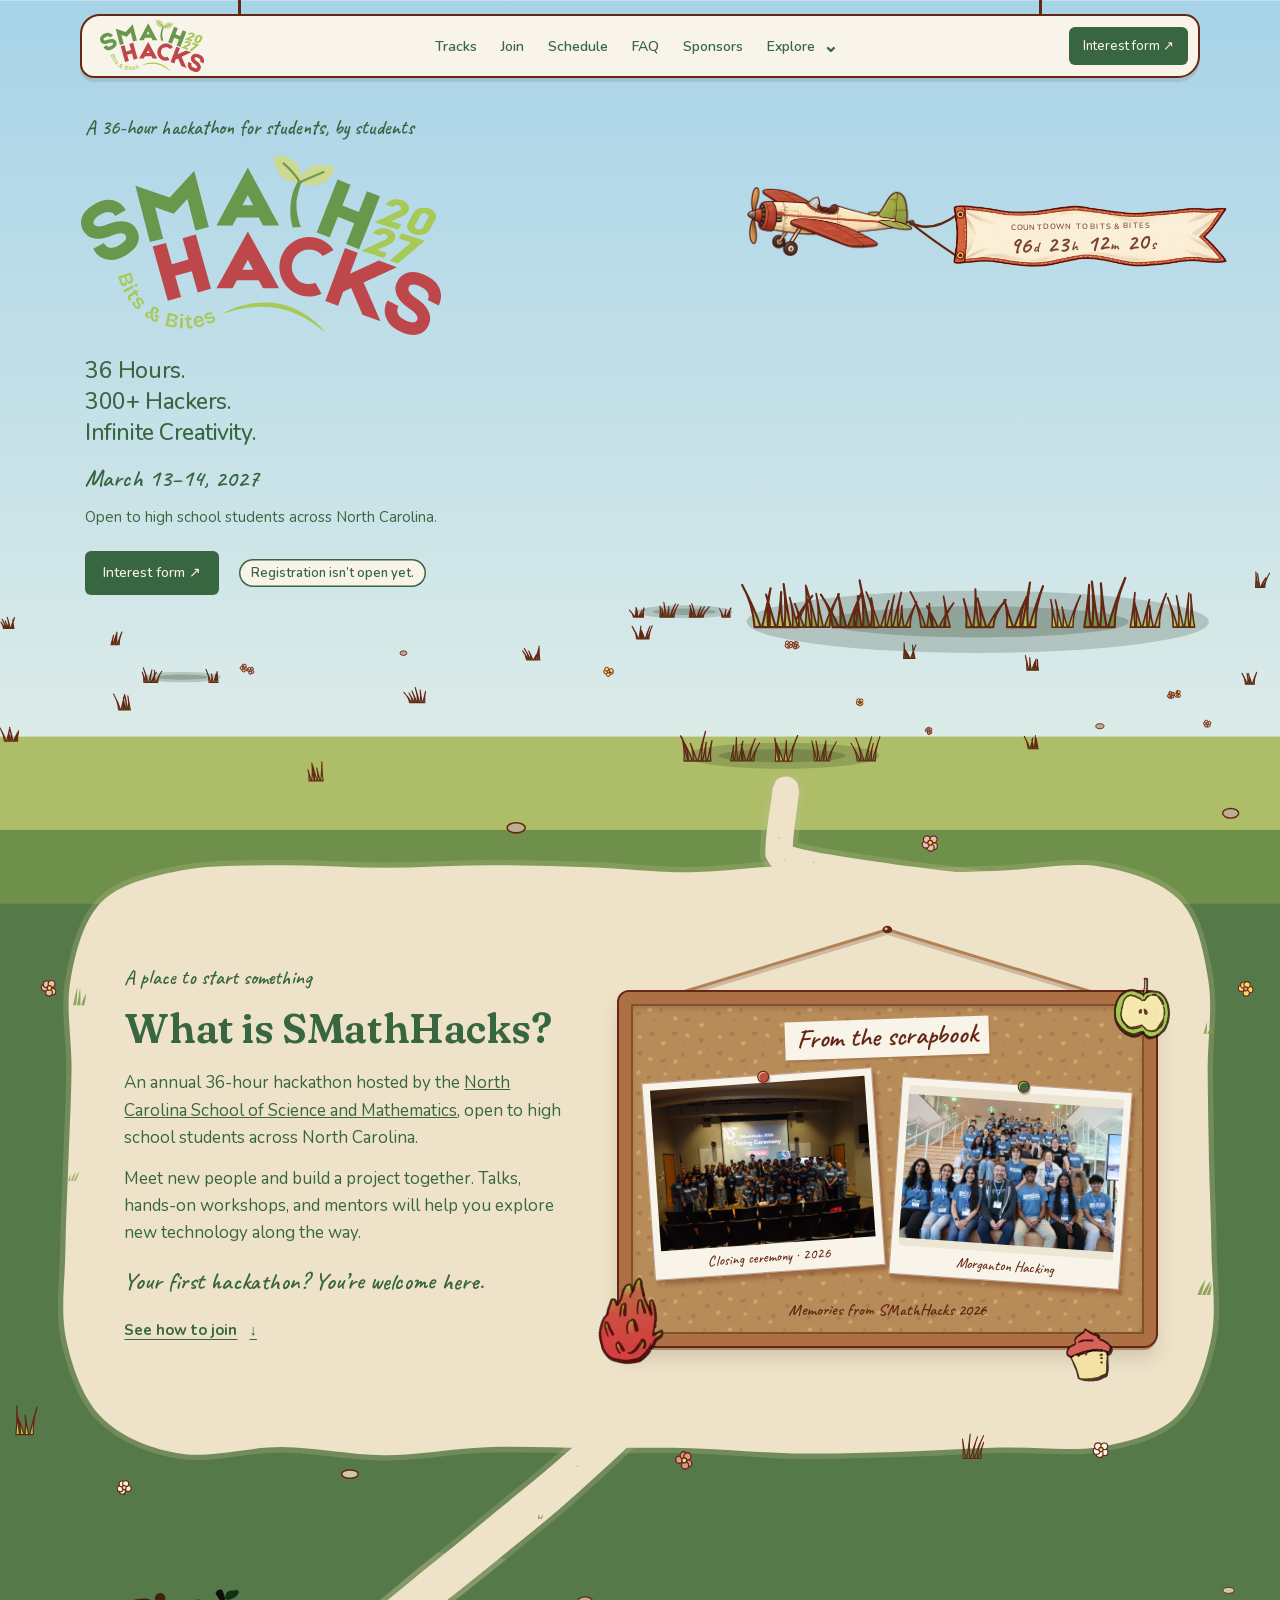
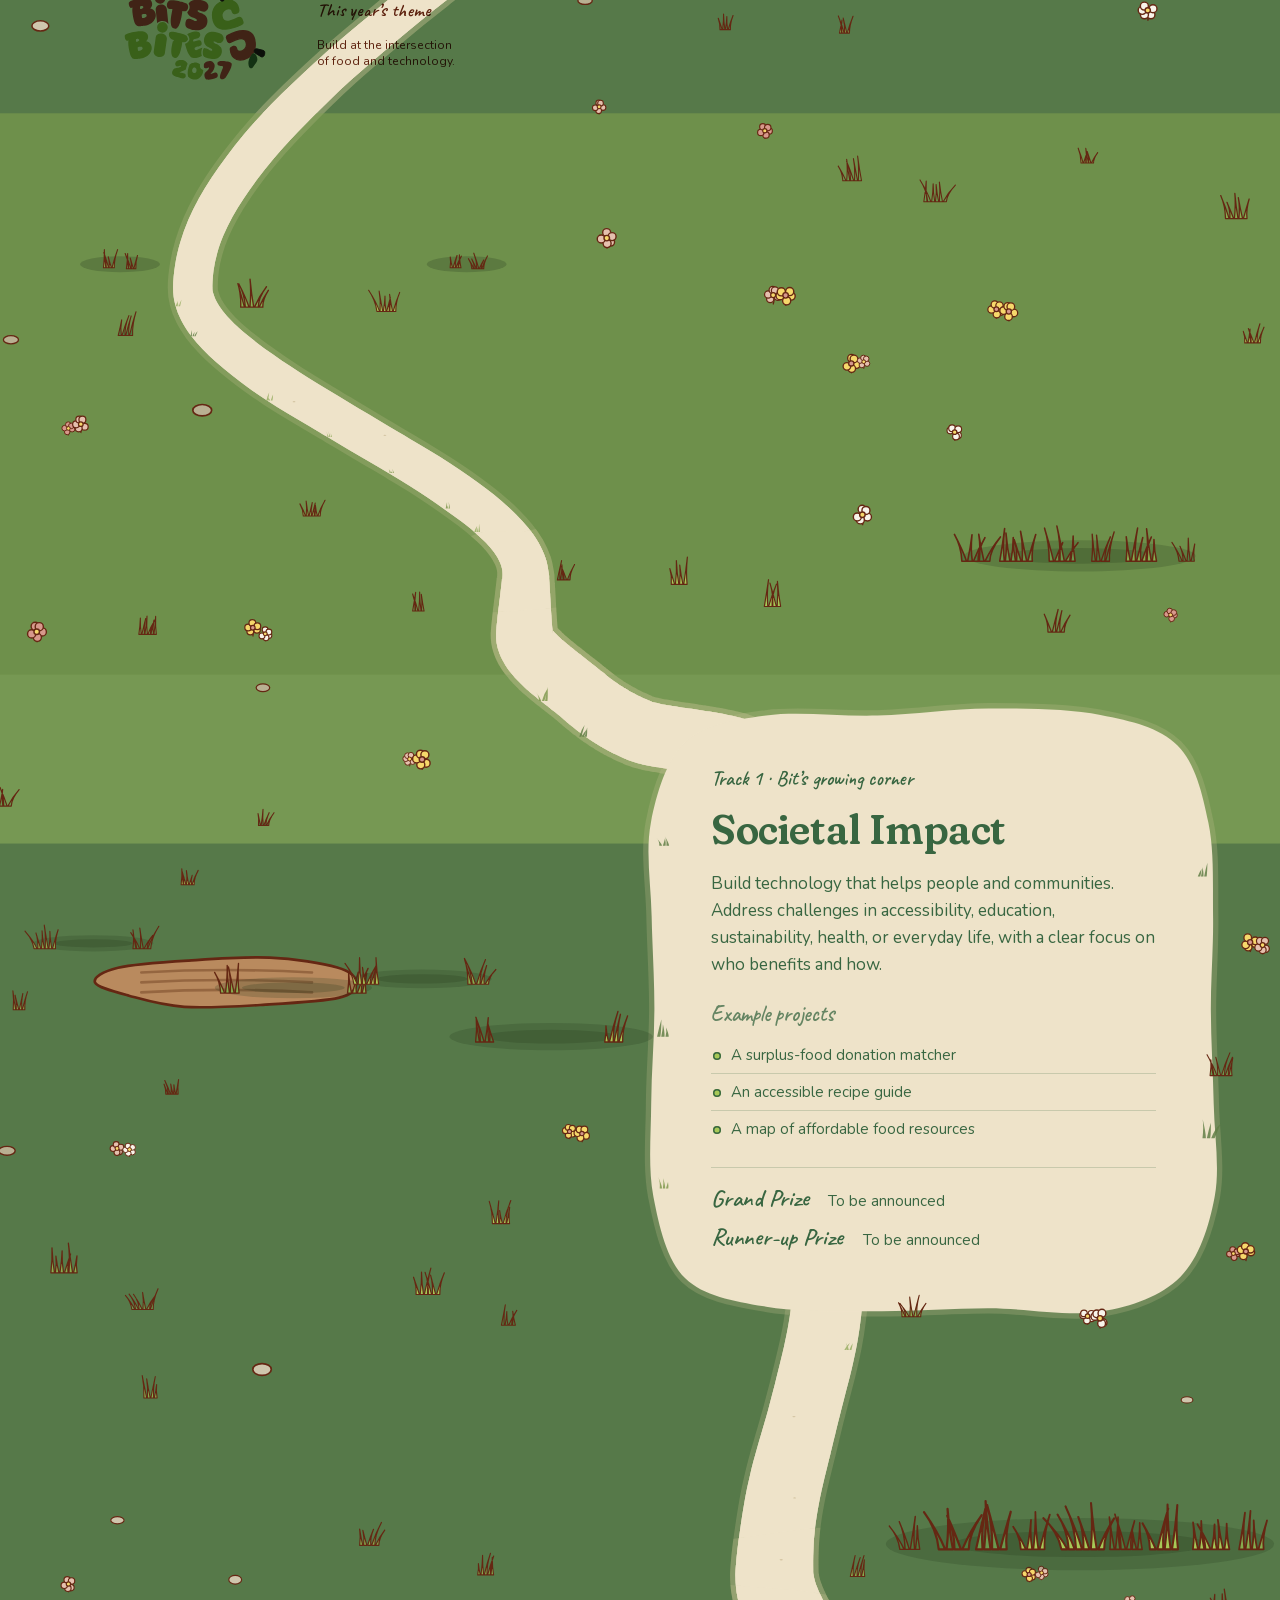
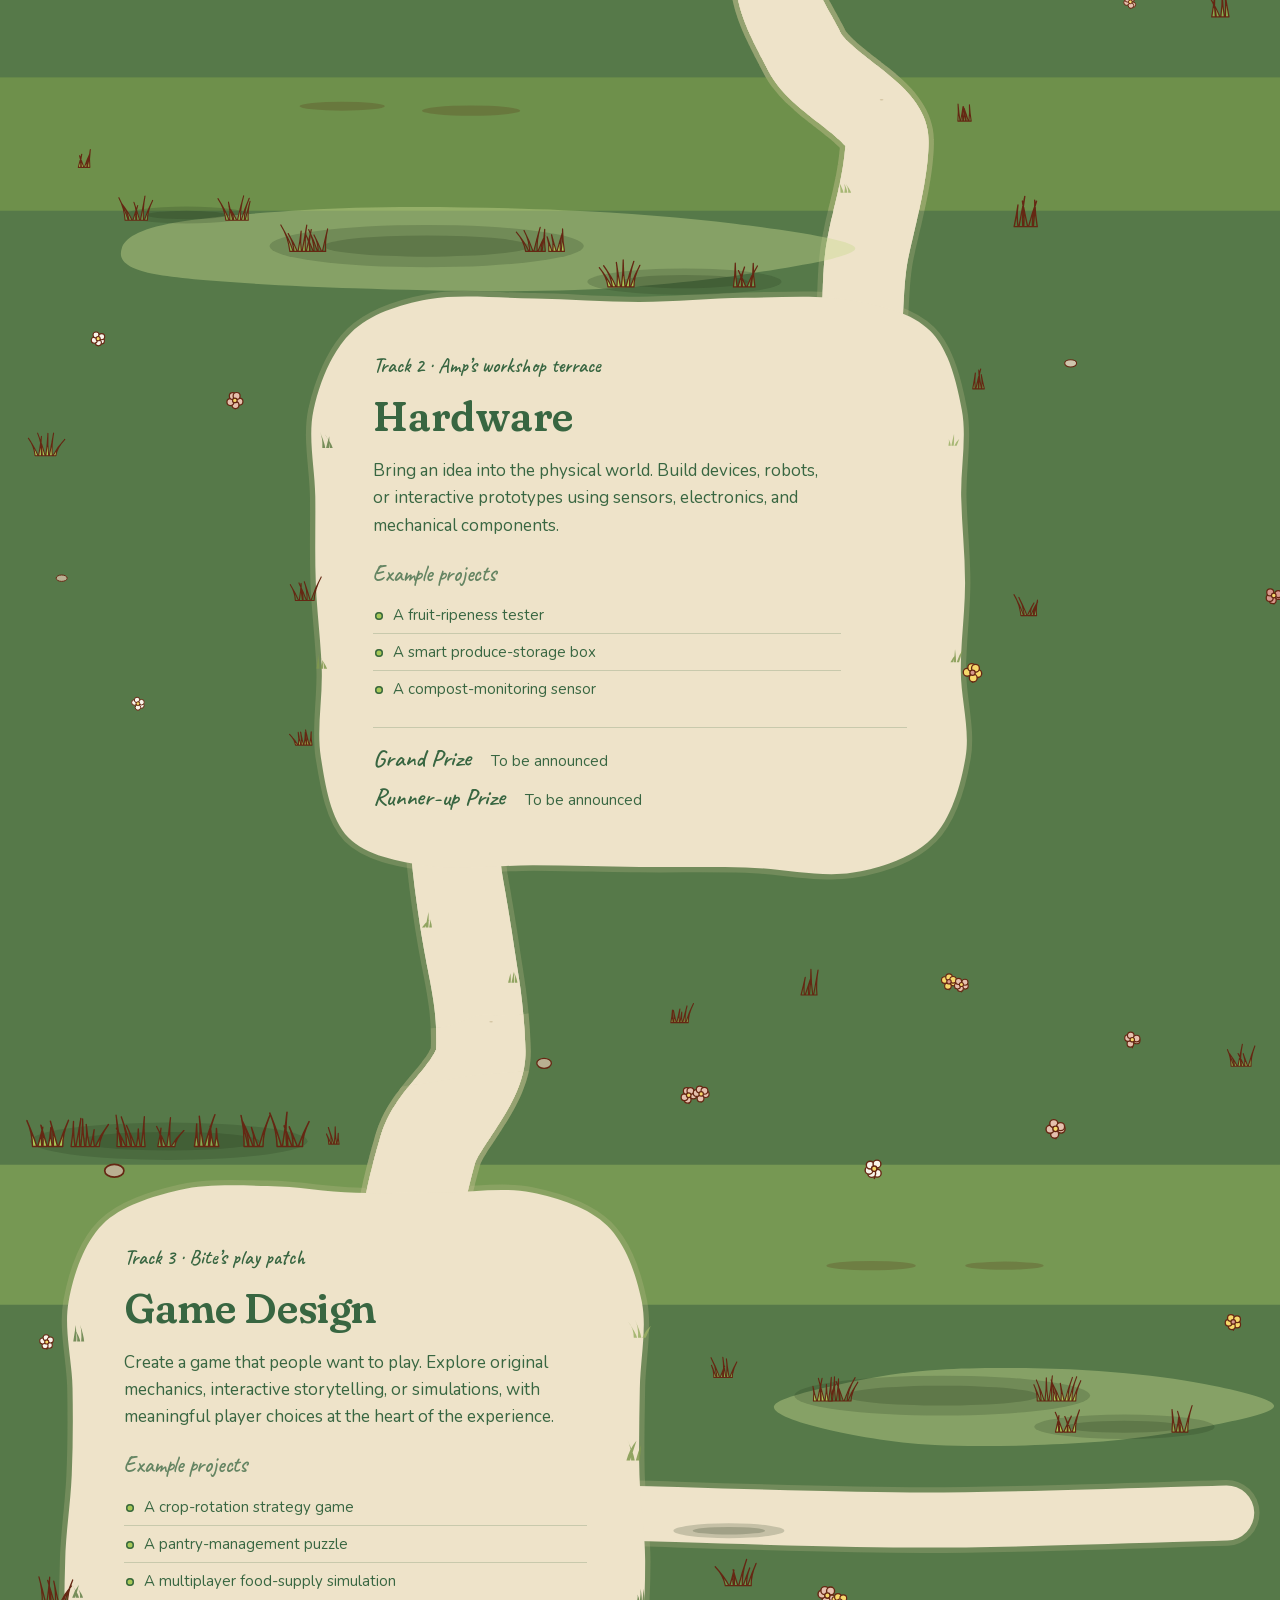
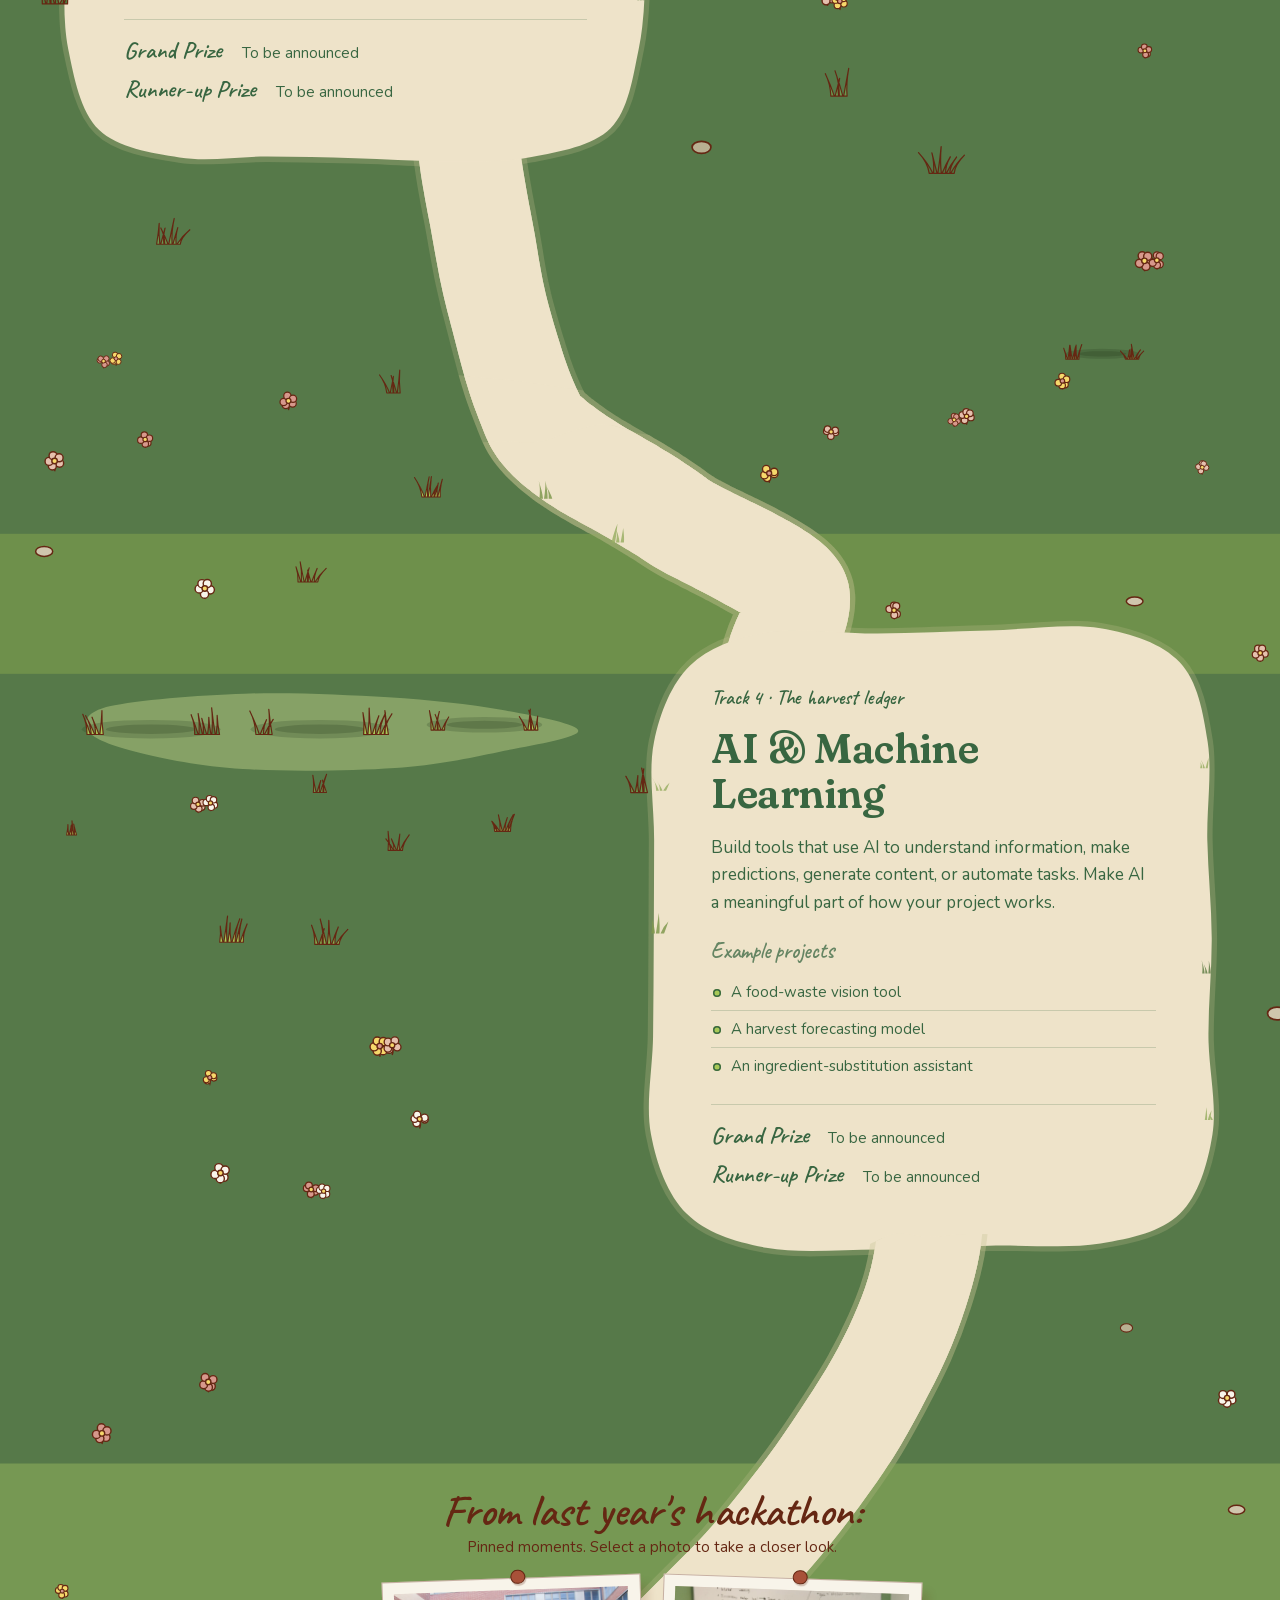
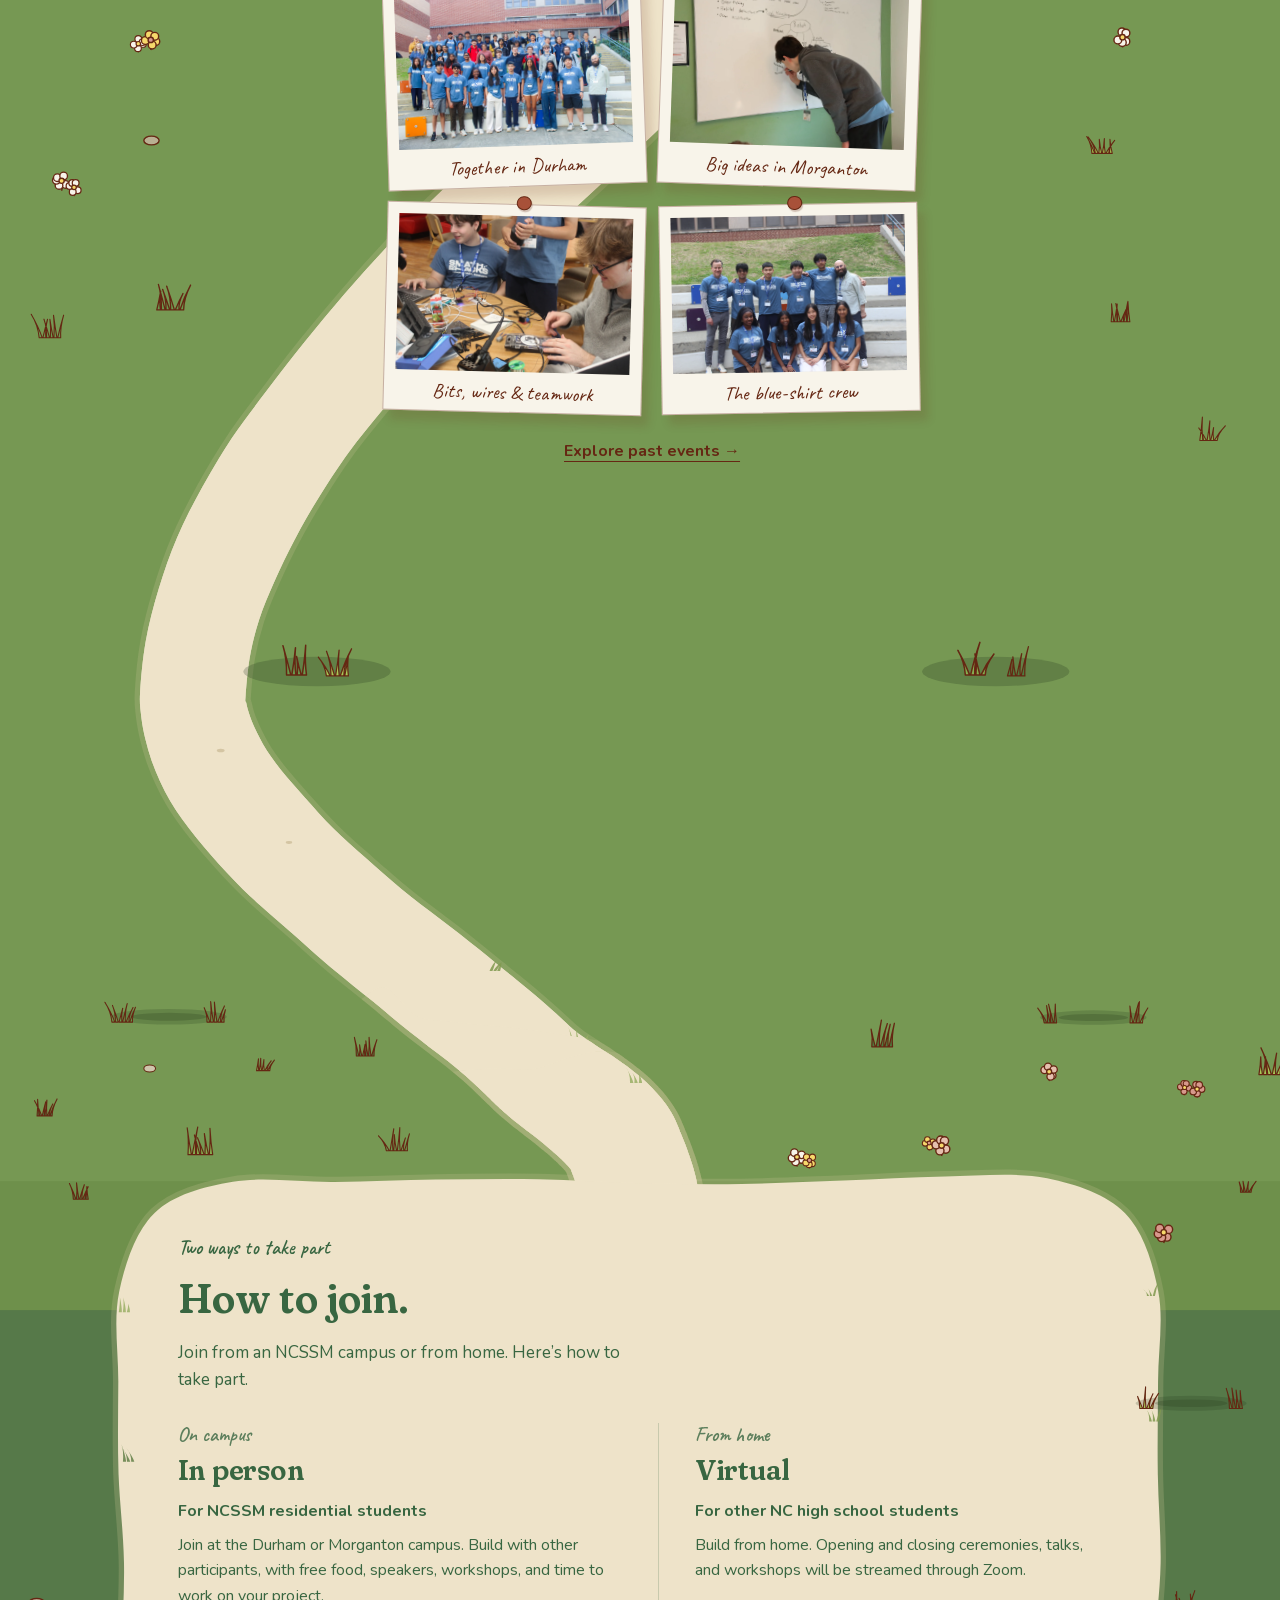
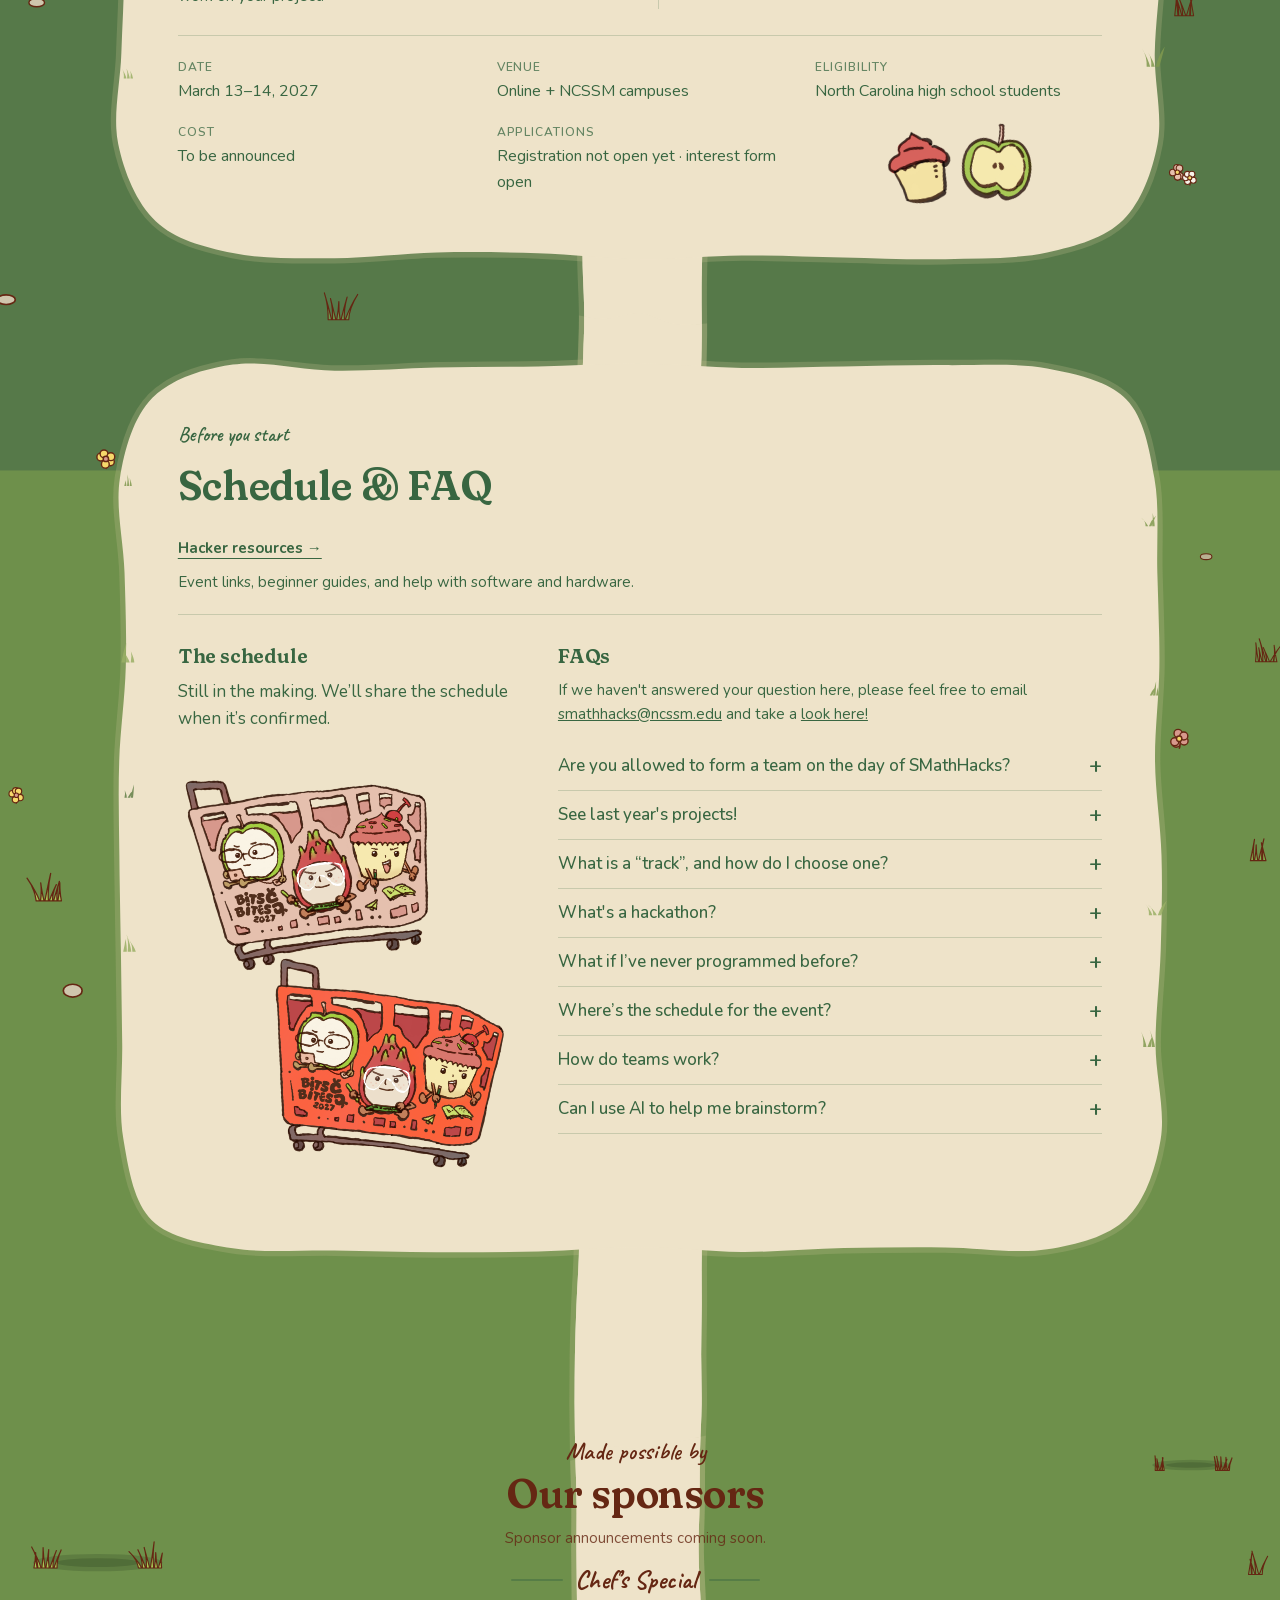
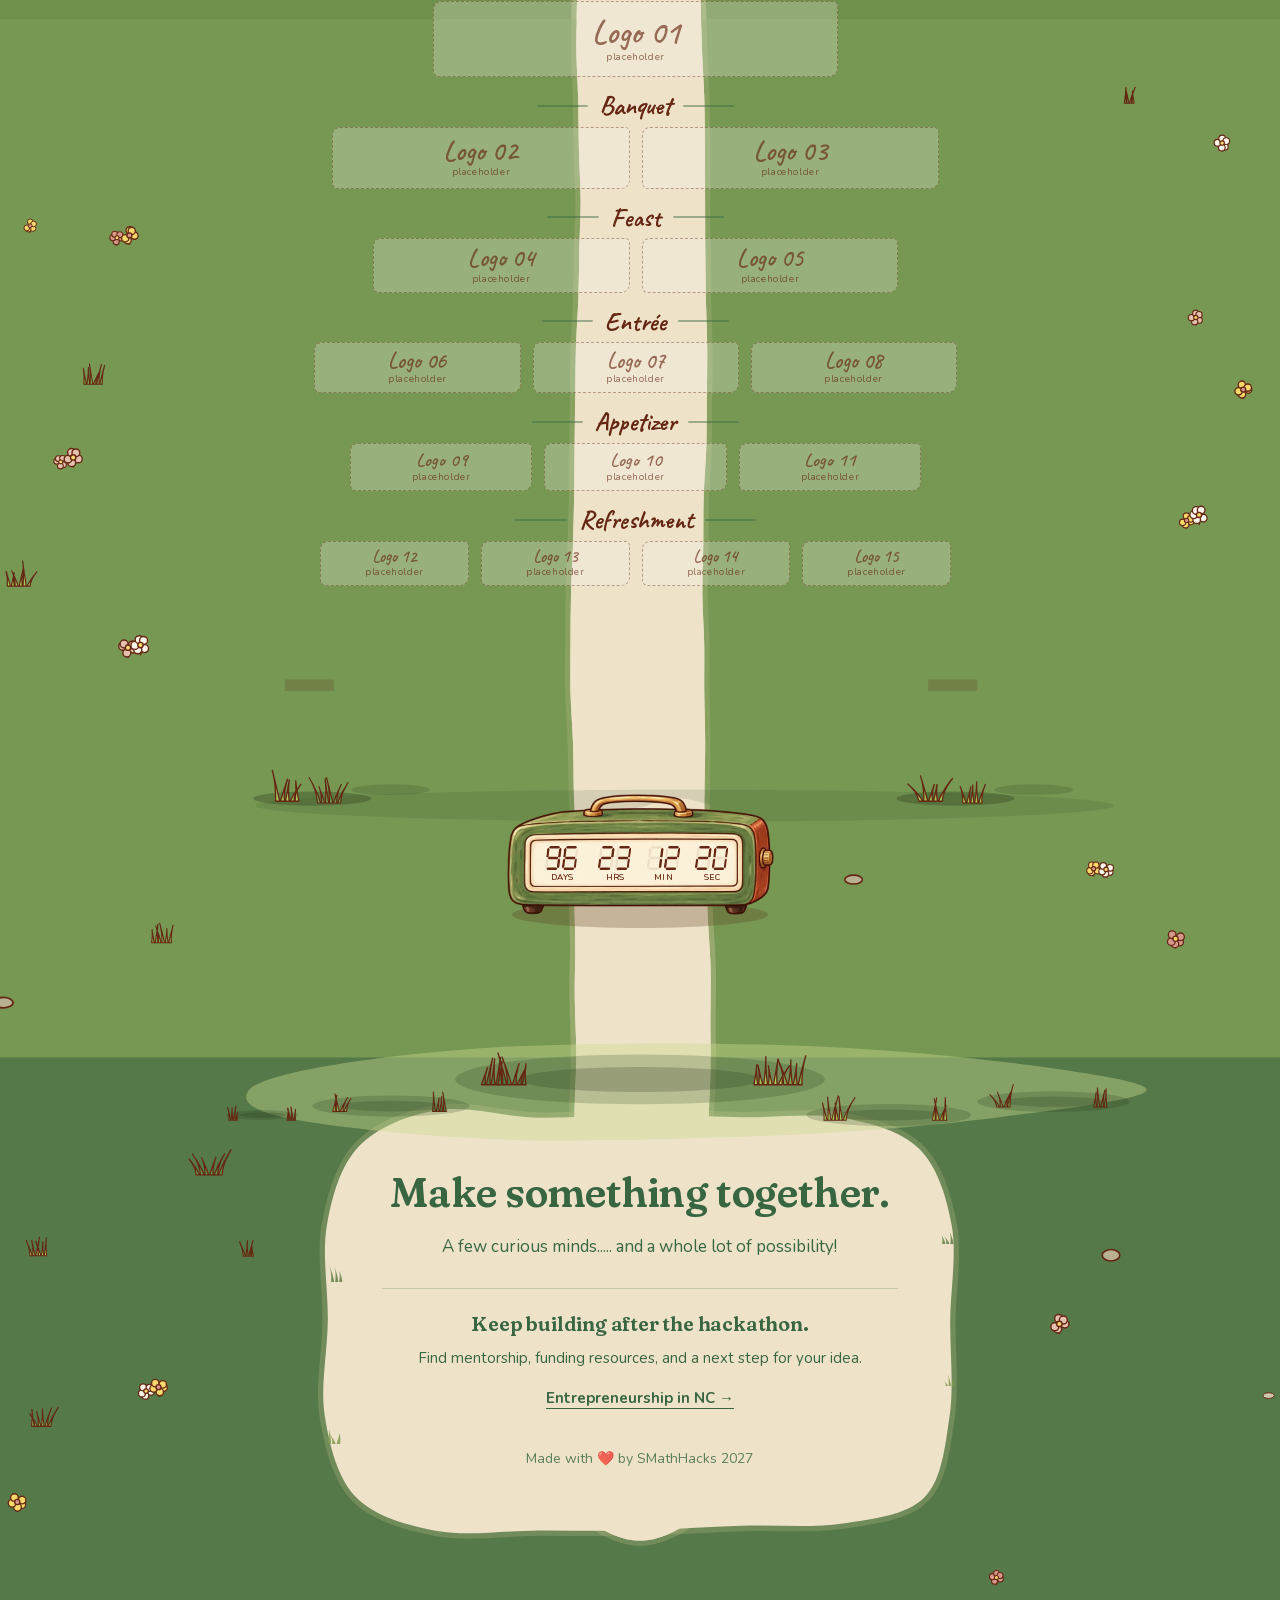
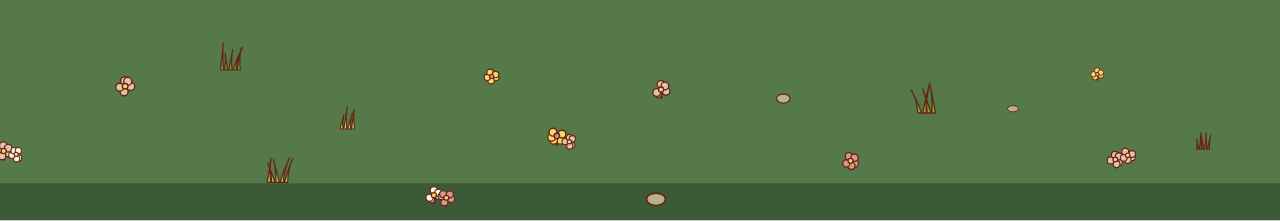
==== commit c0a5043b: "changed clock font" ====
--- a/index.html
+++ b/index.html
@@ -9,7 +9,7 @@
   <link rel="icon" type="image/svg+xml" href="assets/logo/smathhacks-full-color.svg">
   <link rel="stylesheet" href="hillside.css">
   <link rel="stylesheet" href="sky-announcements.css">
-  <link rel="stylesheet" href="countdown.css">
+  <link rel="stylesheet" href="countdown.css?v=lcd-clock">
   <link rel="stylesheet" href="trail-boards.css">
   <link rel="stylesheet" href="navigation.css">
 </head>
@@ -320,7 +320,7 @@
     <div class="gallery-dialog-controls"><button type="button" data-gallery-photo="previous" aria-label="Previous photo">←</button><span data-gallery-photo-label></span><button type="button" data-gallery-photo="next" aria-label="Next photo">→</button></div>
   </dialog>
 
-  <script type="module" src="event.js"></script>
+  <script type="module" src="event.js?v=lcd-clock"></script>
   <script type="module" src="hillside.js?v=continuous-hill-trail"></script>
   <script type="module" src="faq.js"></script>
   <script type="module" src="navigation.js"></script>
--- a/hillside.css
+++ b/hillside.css
@@ -251,6 +251,13 @@
   .sponsor.slot.big{min-height:72px}
 }
 .motion-paused .sway,.motion-paused .drift,.motion-paused .led{animation-play-state:paused}
+/* A leaf tip is the click point; the brighter leaf marks links and controls. */
+@media (any-hover:hover) and (any-pointer:fine){
+  html,body{cursor:url('assets/cursors/leaf.svg') 3 3,url('assets/cursors/leaf.png') 3 3,auto}
+  :root :is(a,button,summary,[role="button"],label[for],input[type="button"],input[type="submit"],input[type="reset"]){cursor:url('assets/cursors/leaf-pointer.svg') 3 3,url('assets/cursors/leaf-pointer.png') 3 3,pointer}
+  :root :is(input:not([type]),input[type="text"],input[type="email"],input[type="search"],input[type="url"],input[type="tel"],input[type="number"],input[type="password"],textarea,[contenteditable="true"]){cursor:text}
+  :root :is(button:disabled,input:disabled,[aria-disabled="true"]){cursor:not-allowed}
+}
 @media (prefers-reduced-motion:reduce){
   html{scroll-behavior:auto}
   .sway,.drift{animation:none}
--- a/countdown.css
+++ b/countdown.css
@@ -5,6 +5,11 @@
 .countdown-digits{display:grid;grid-template-columns:1.2fr 1fr 1fr 1fr;gap:2cqw}
 .countdown-digits>span{display:flex;flex-direction:column;gap:1.5cqw}
 .countdown-digits strong{font-family:var(--font-body);font-size:clamp(16px,9cqw,29px);font-weight:700;font-variant-numeric:tabular-nums;line-height:1;letter-spacing:-.04em}
+/* LCD numerals: lit segments in ink, unlit ones a faint ghost, leaning like a real clock face. */
+.countdown-digits strong:has(.seg){display:flex;justify-content:center;gap:.09em;height:1em;transform:skewX(-7deg)}
+.seg{height:100%;width:auto;fill:currentColor}
+.seg polygon{opacity:.09}
+.seg polygon.on{opacity:1}
 .countdown-digits small{font-family:var(--font-body);font-size:clamp(7px,3.2cqw,10px);font-weight:600;line-height:1;text-transform:uppercase;letter-spacing:.03em}
 .countdown-target-note{font-size:13px;line-height:1.45;opacity:.8;margin-top:18px}
 .world:not(.is-laid-out) .table-countdown{position:relative;left:auto!important;top:auto!important;width:min(340px,90%)!important;height:auto!important;aspect-ratio:800/364;margin:30px auto}
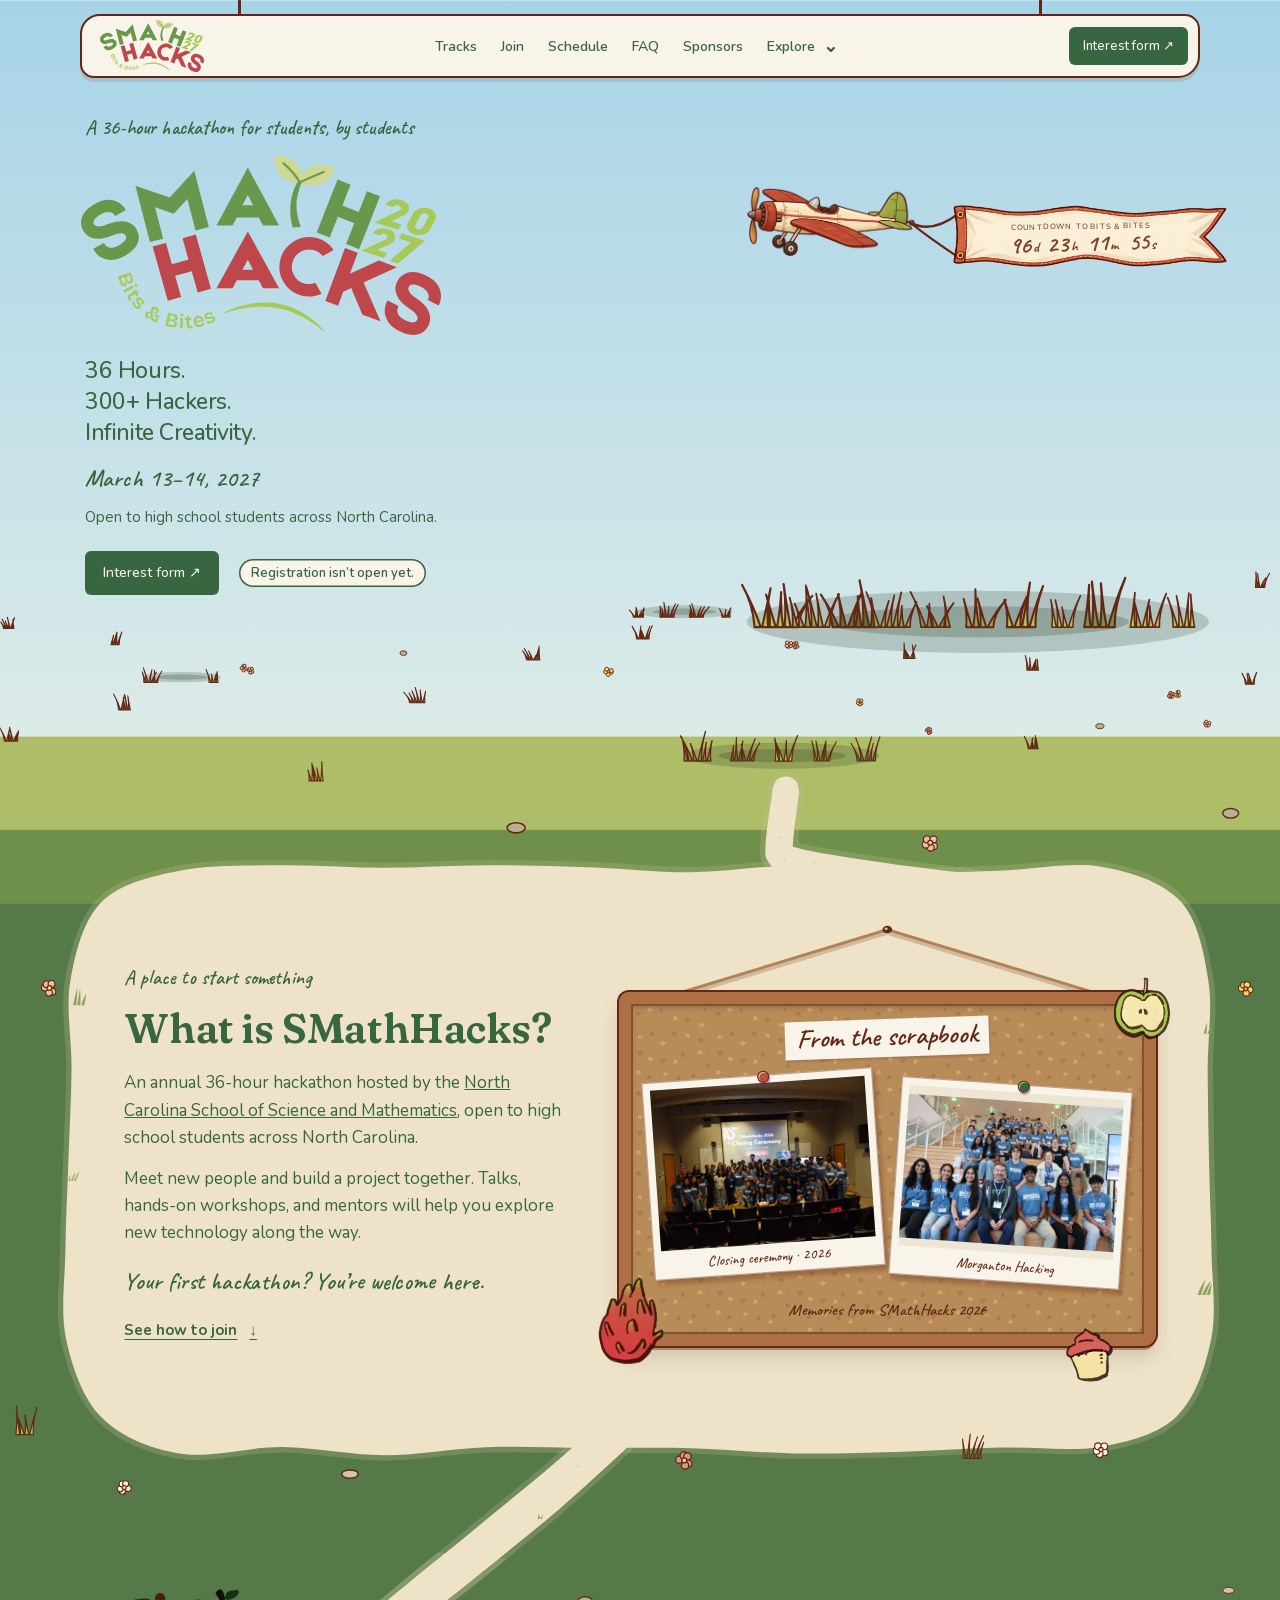
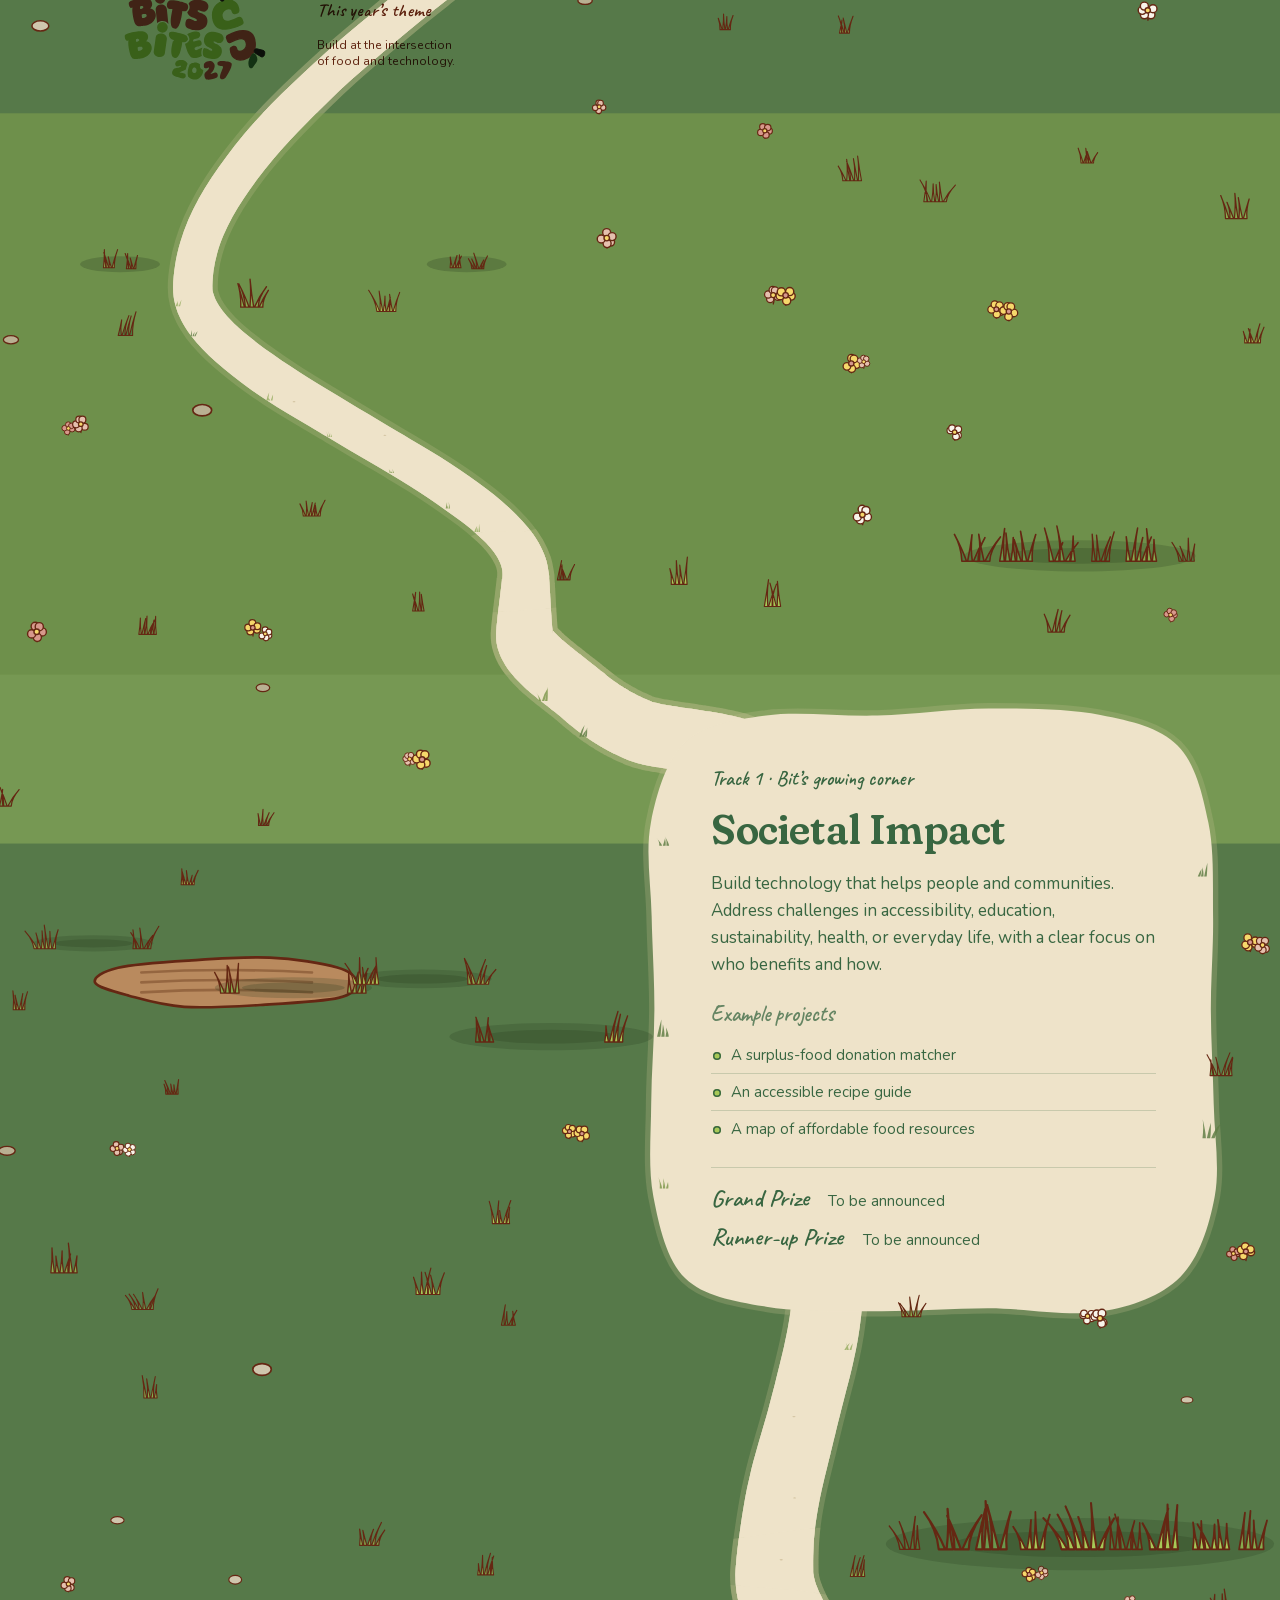
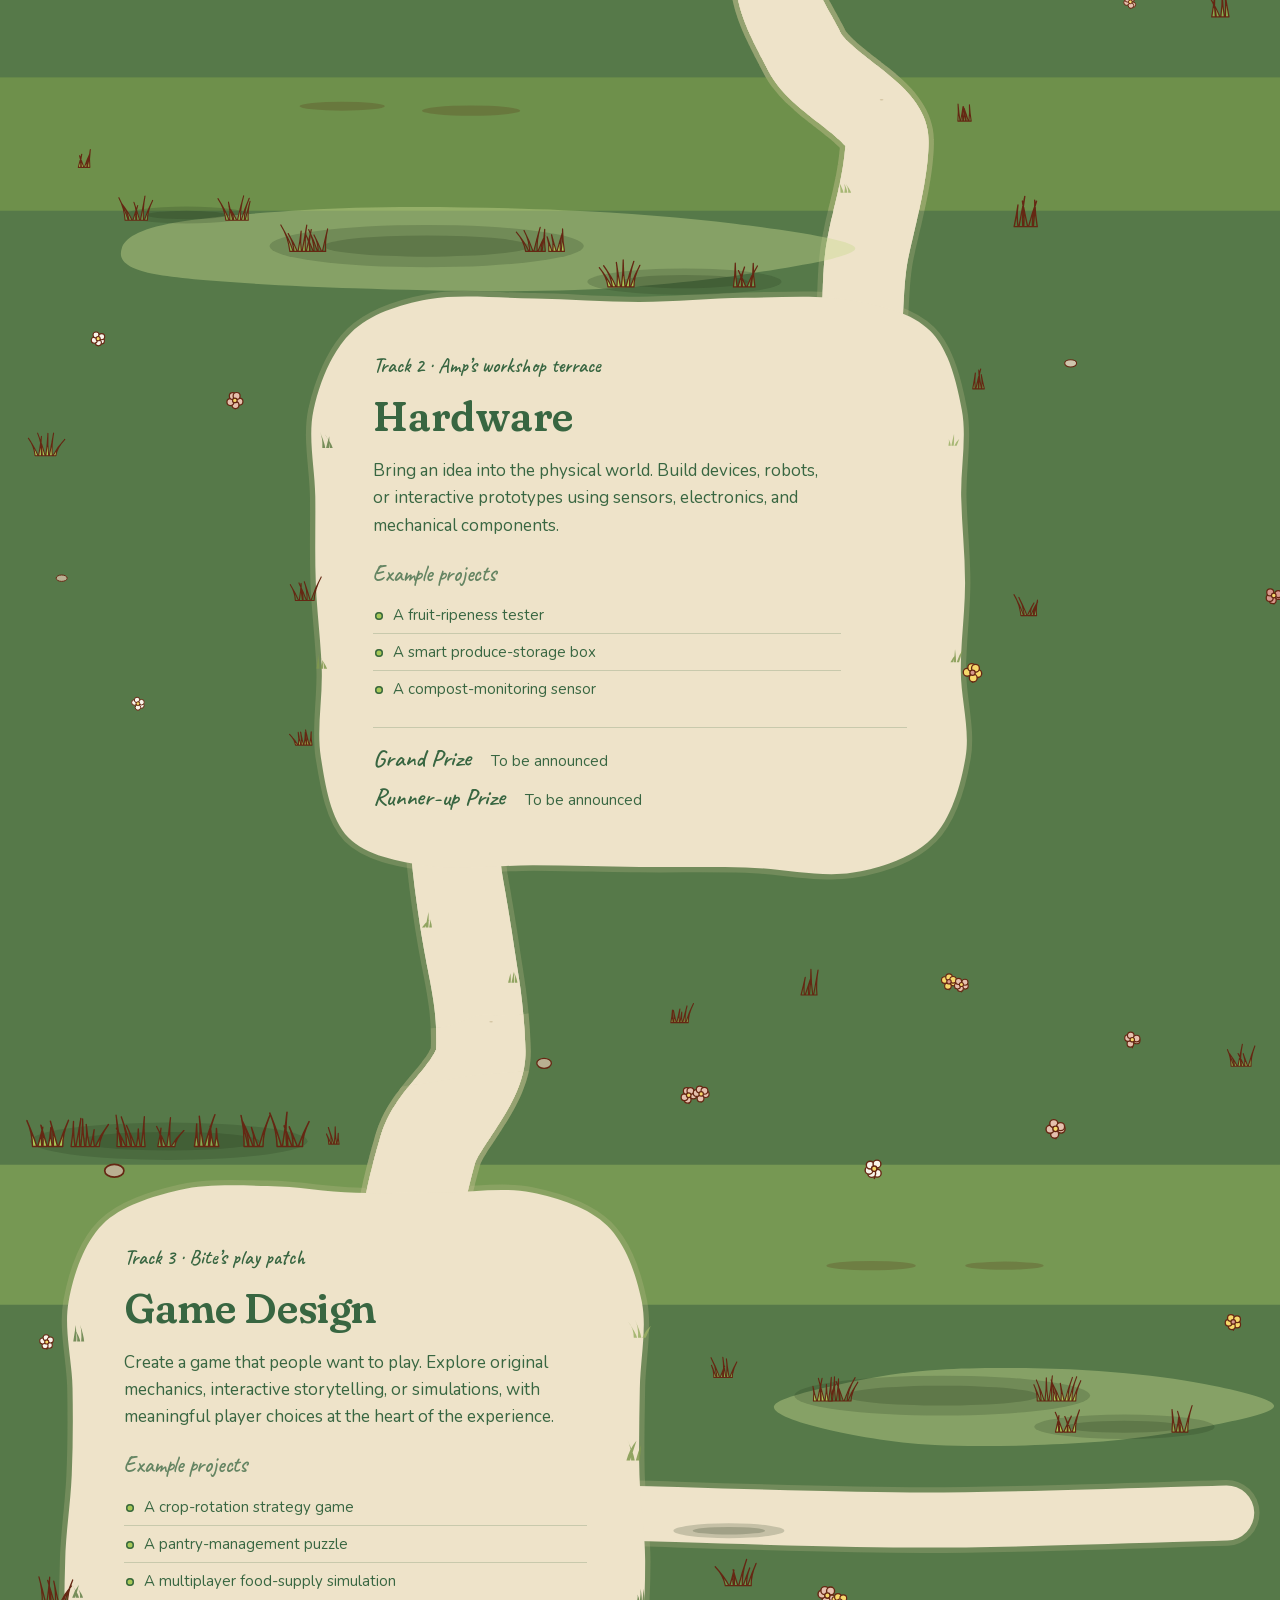
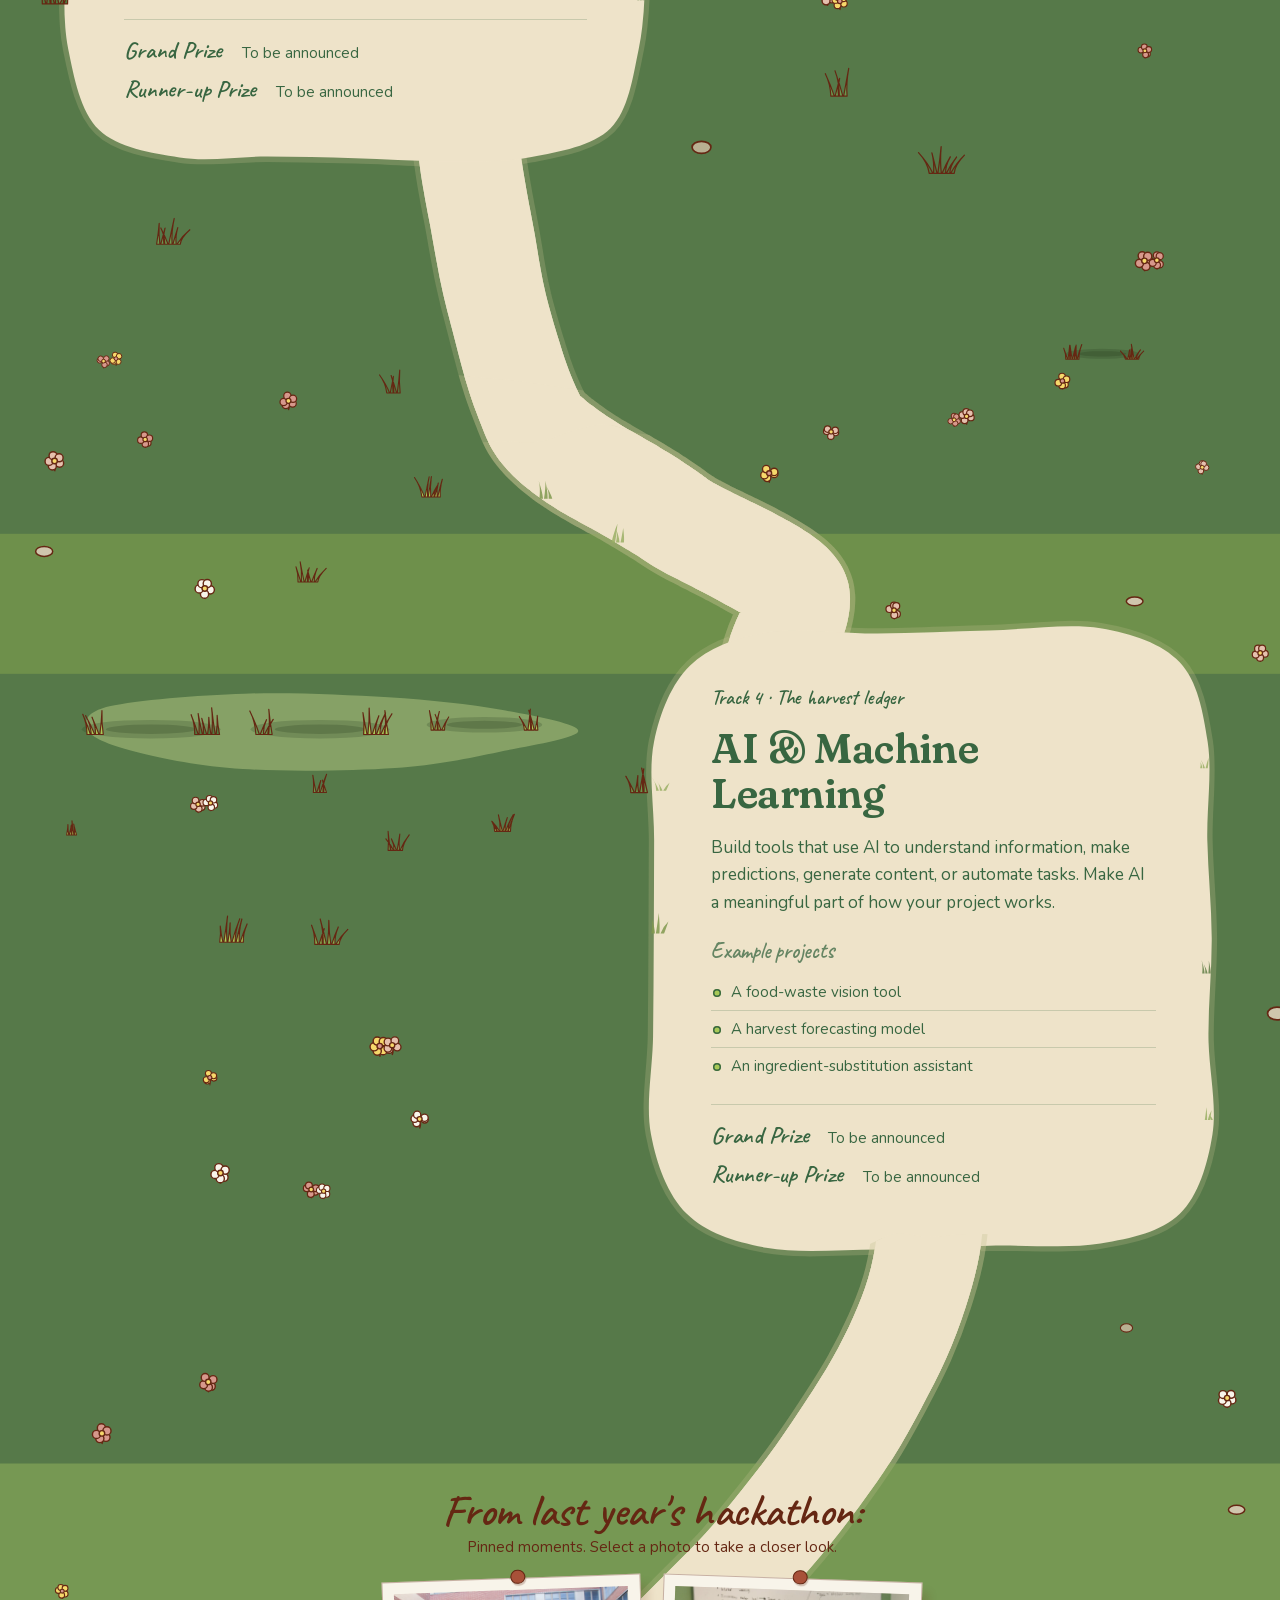
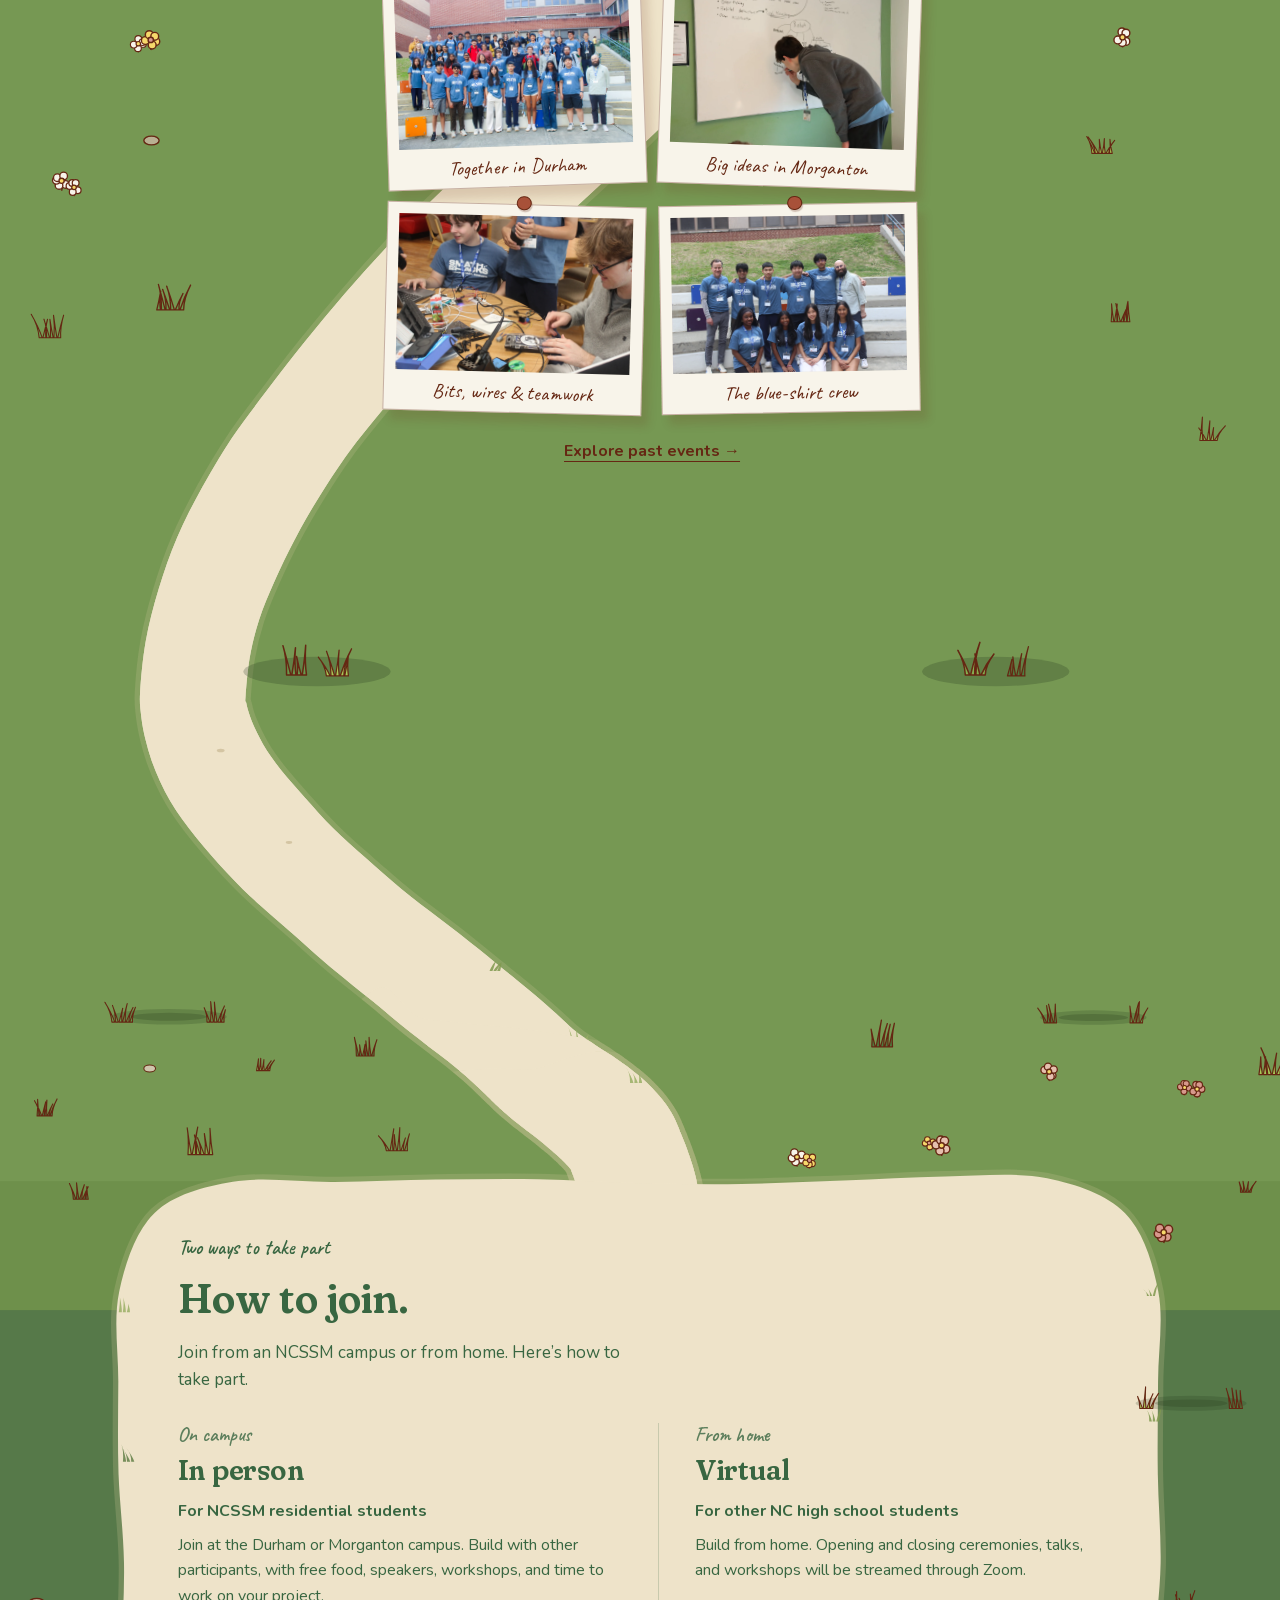
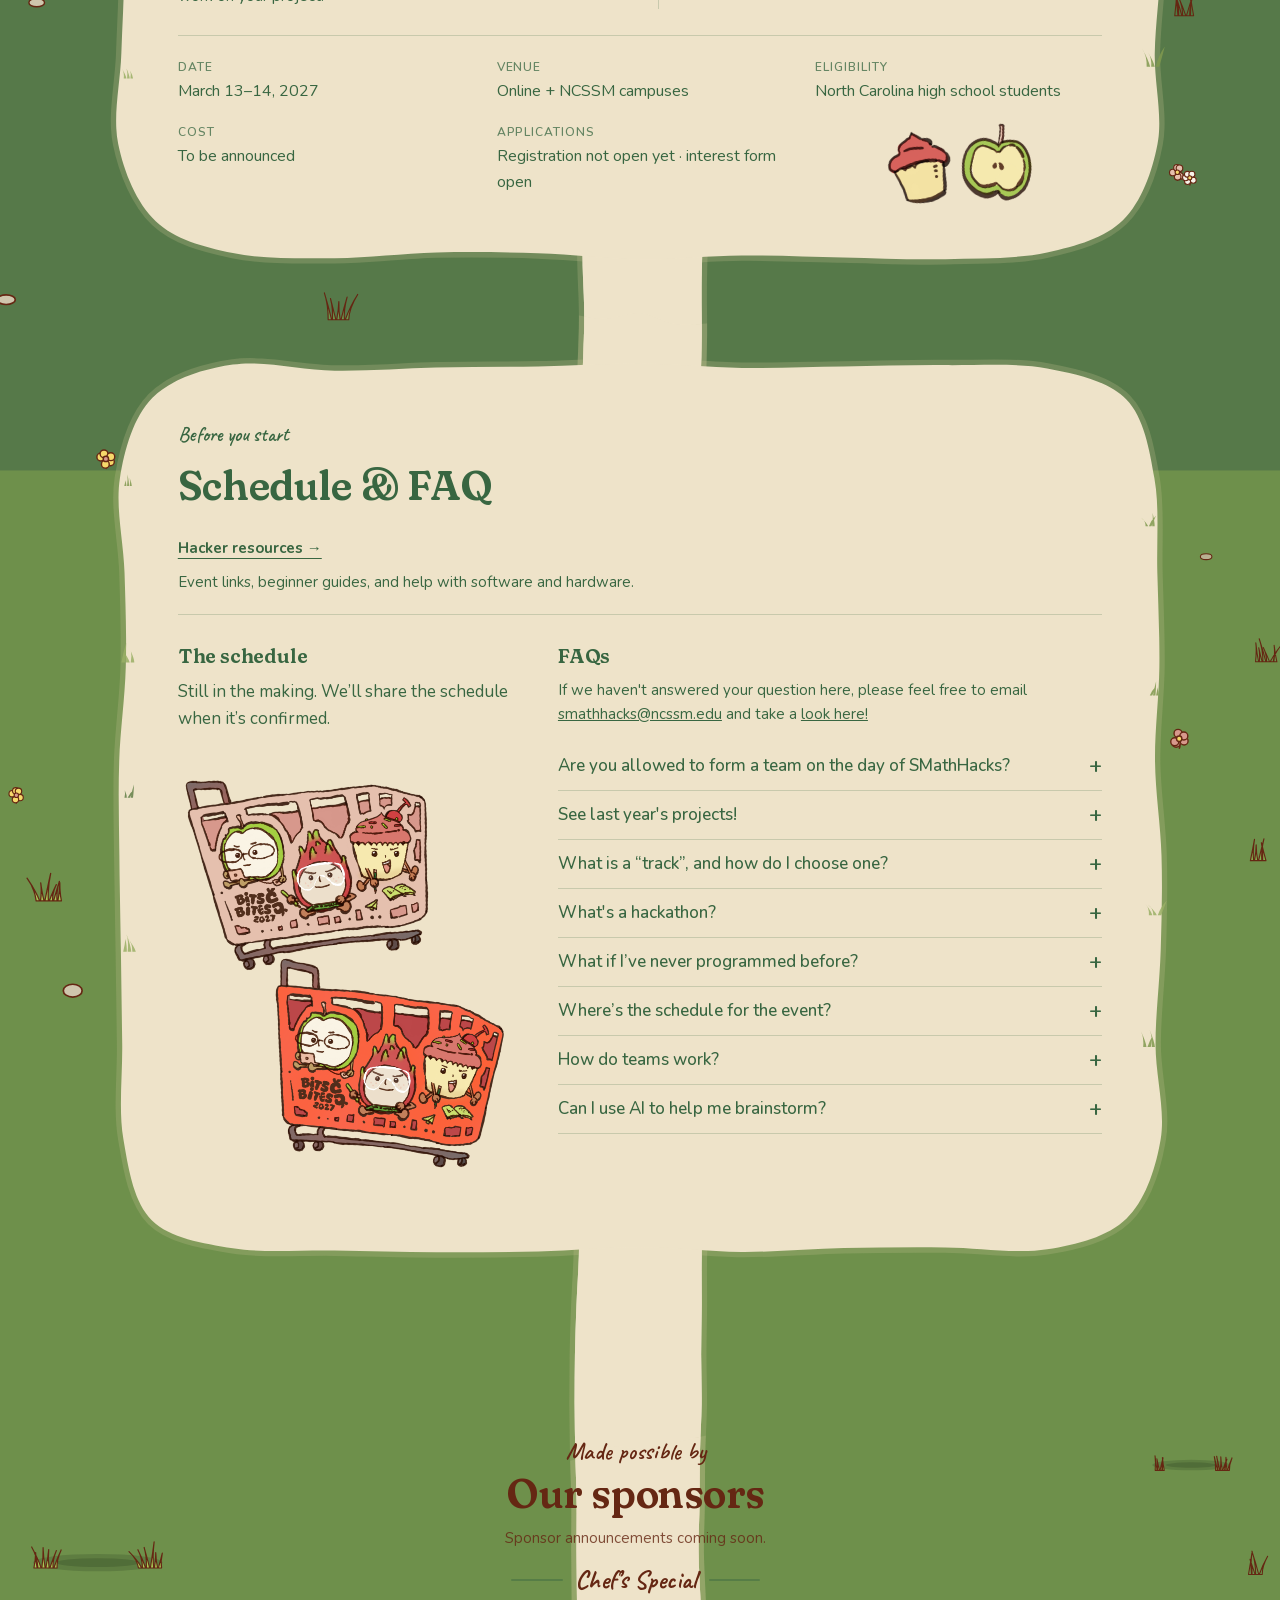
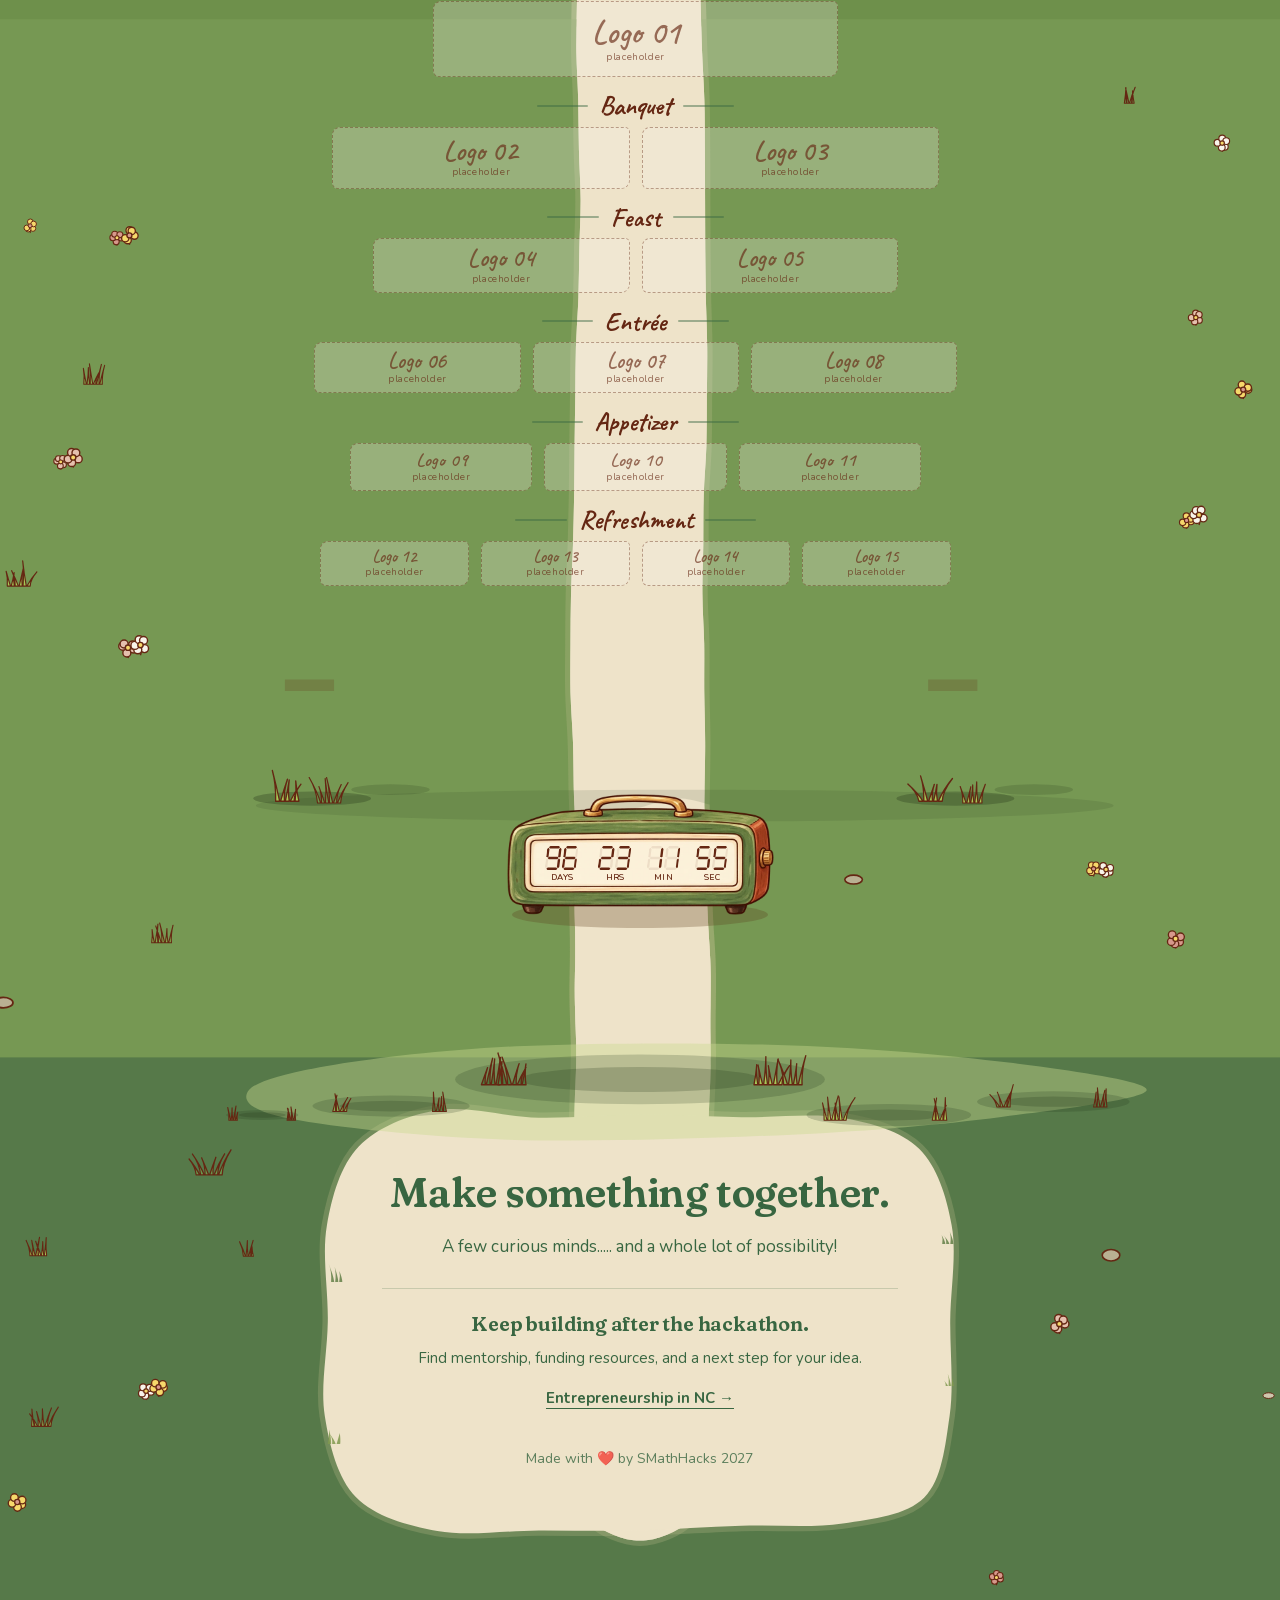
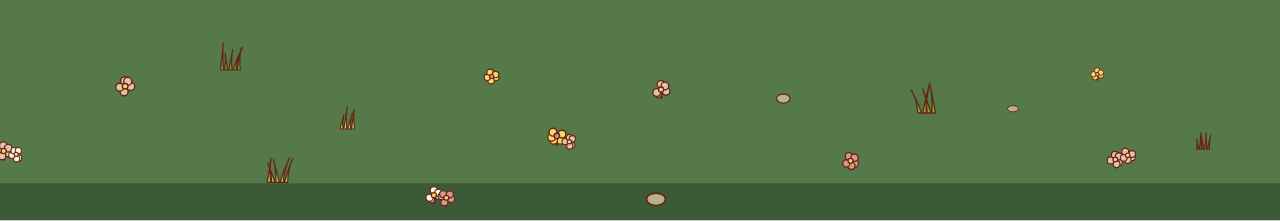
==== commit 5cd7da2a: "fixed themes" ====
--- a/index.html
+++ b/index.html
@@ -320,7 +320,7 @@
     <div class="gallery-dialog-controls"><button type="button" data-gallery-photo="previous" aria-label="Previous photo">←</button><span data-gallery-photo-label></span><button type="button" data-gallery-photo="next" aria-label="Next photo">→</button></div>
   </dialog>
 
-  <script type="module" src="event.js?v=lcd-clock"></script>
+  <script type="module" src="event.js?v=scrapbook-viewer"></script>
   <script type="module" src="hillside.js?v=continuous-hill-trail"></script>
   <script type="module" src="faq.js"></script>
   <script type="module" src="navigation.js"></script>
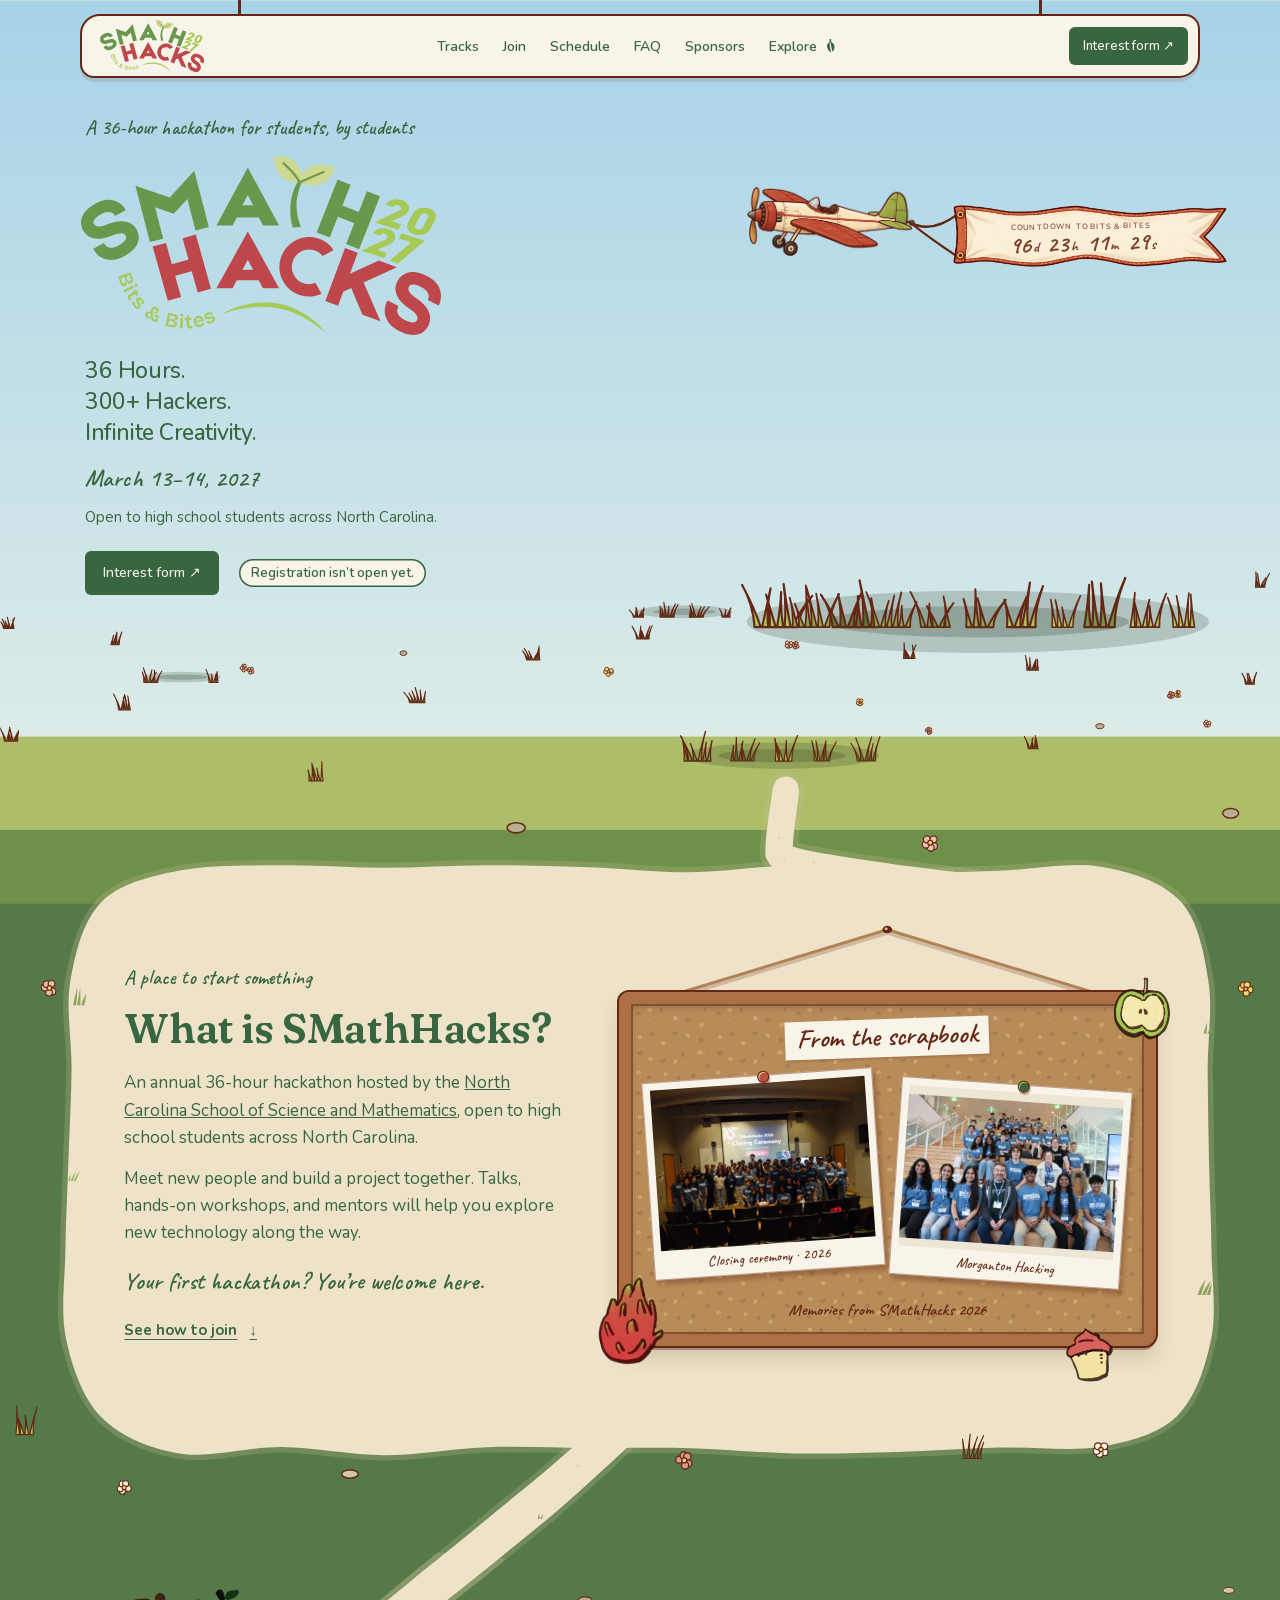
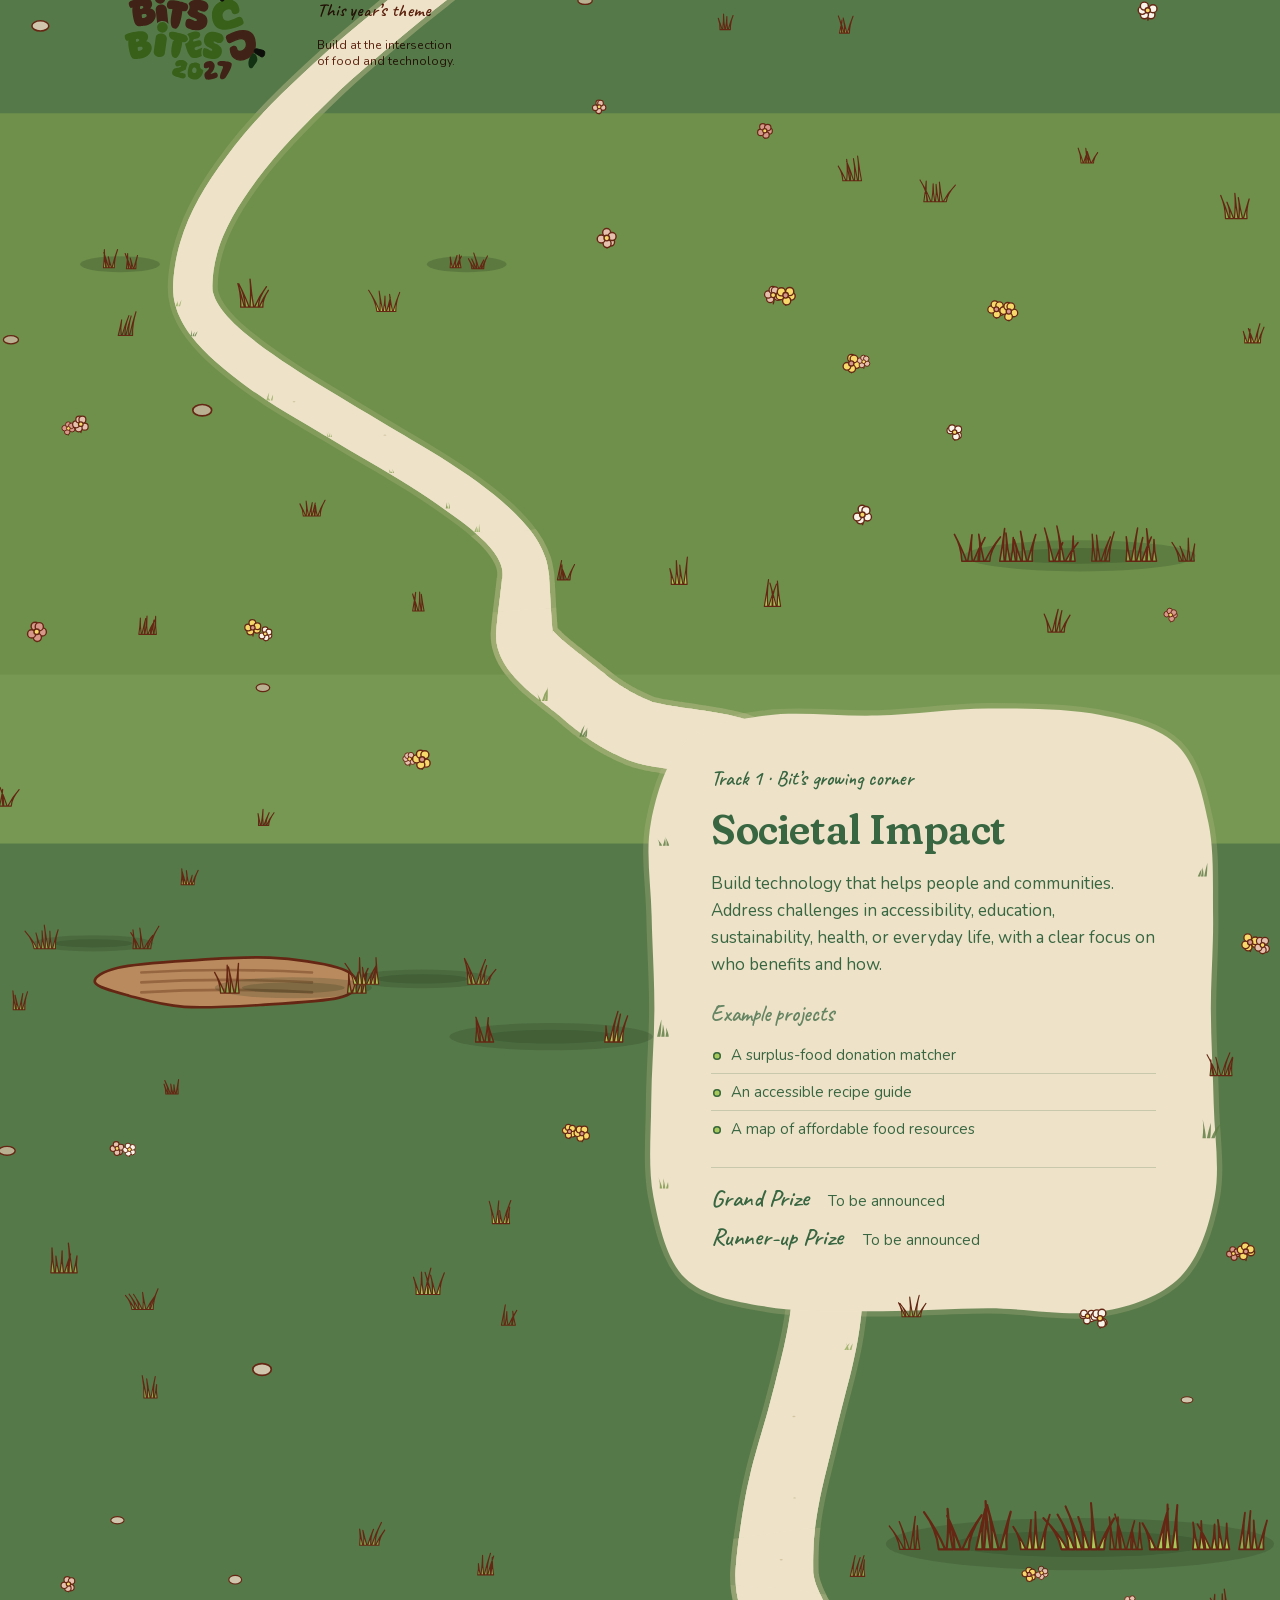
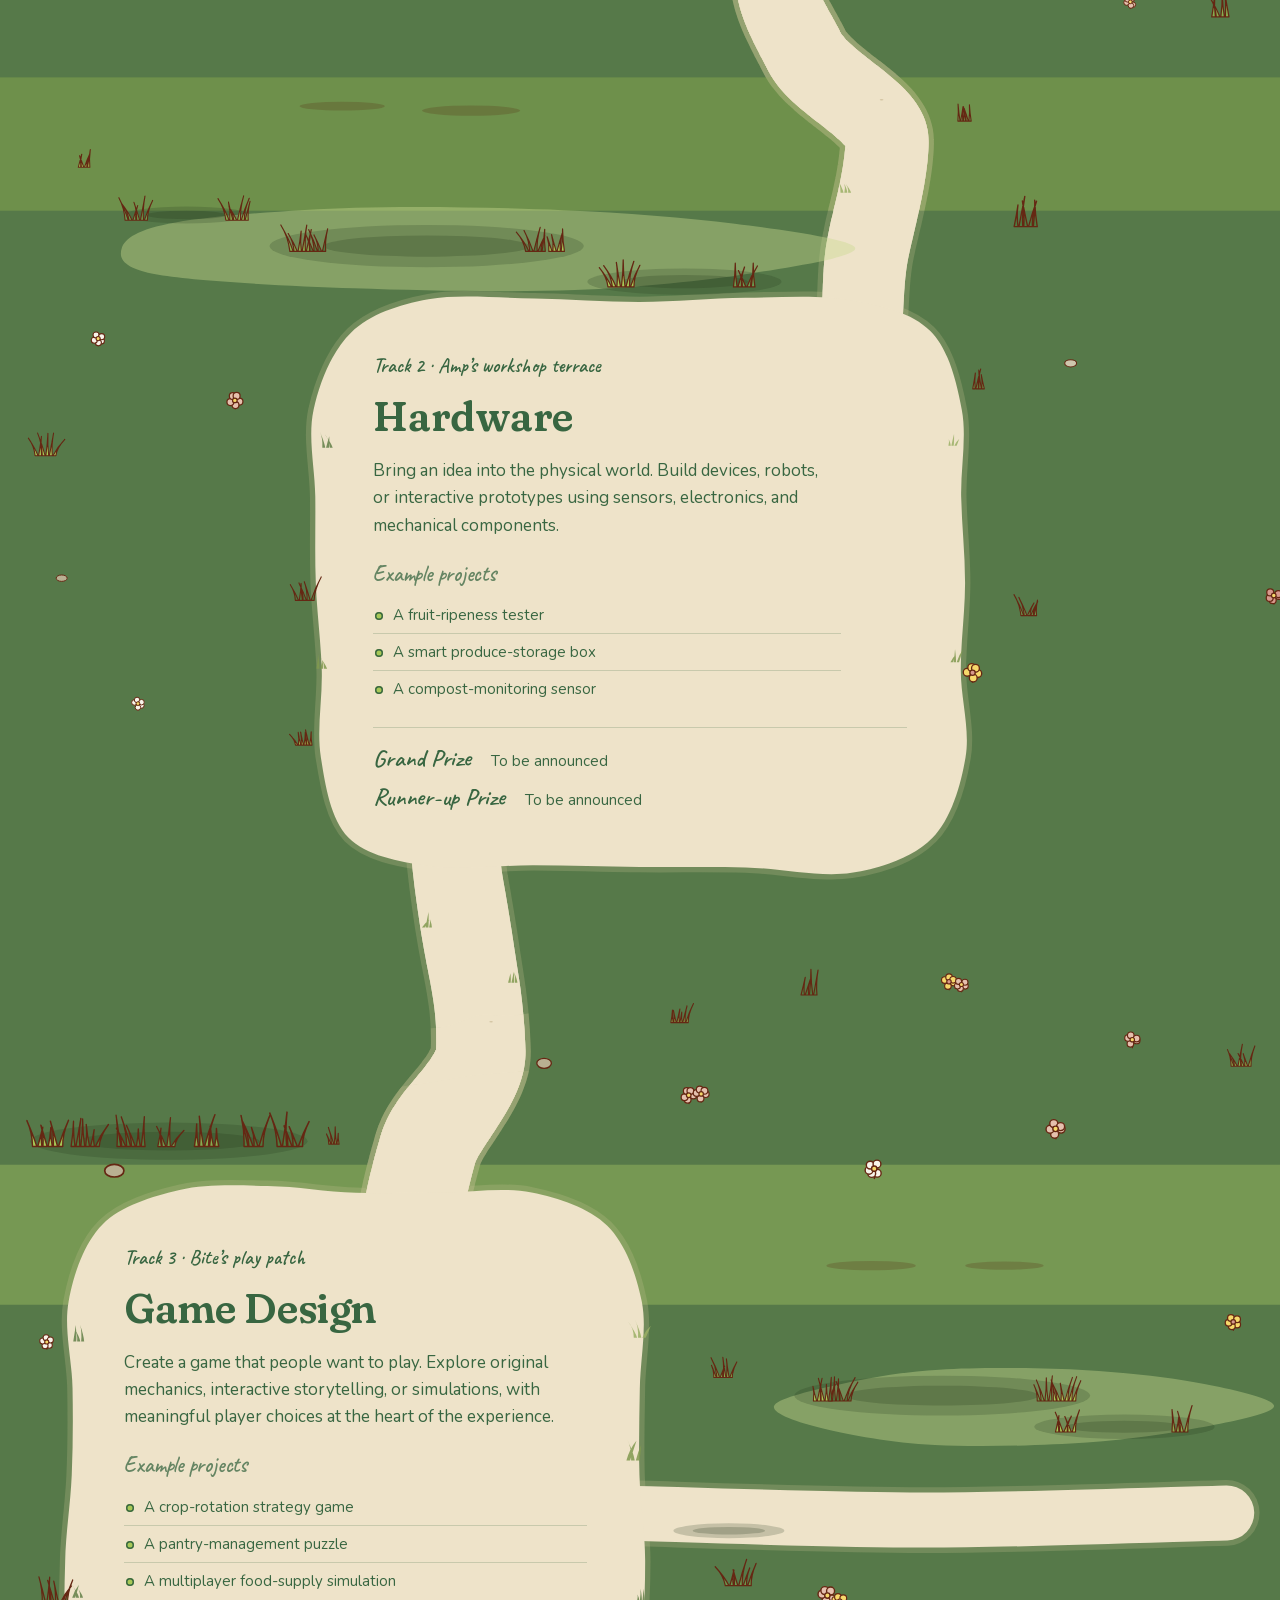
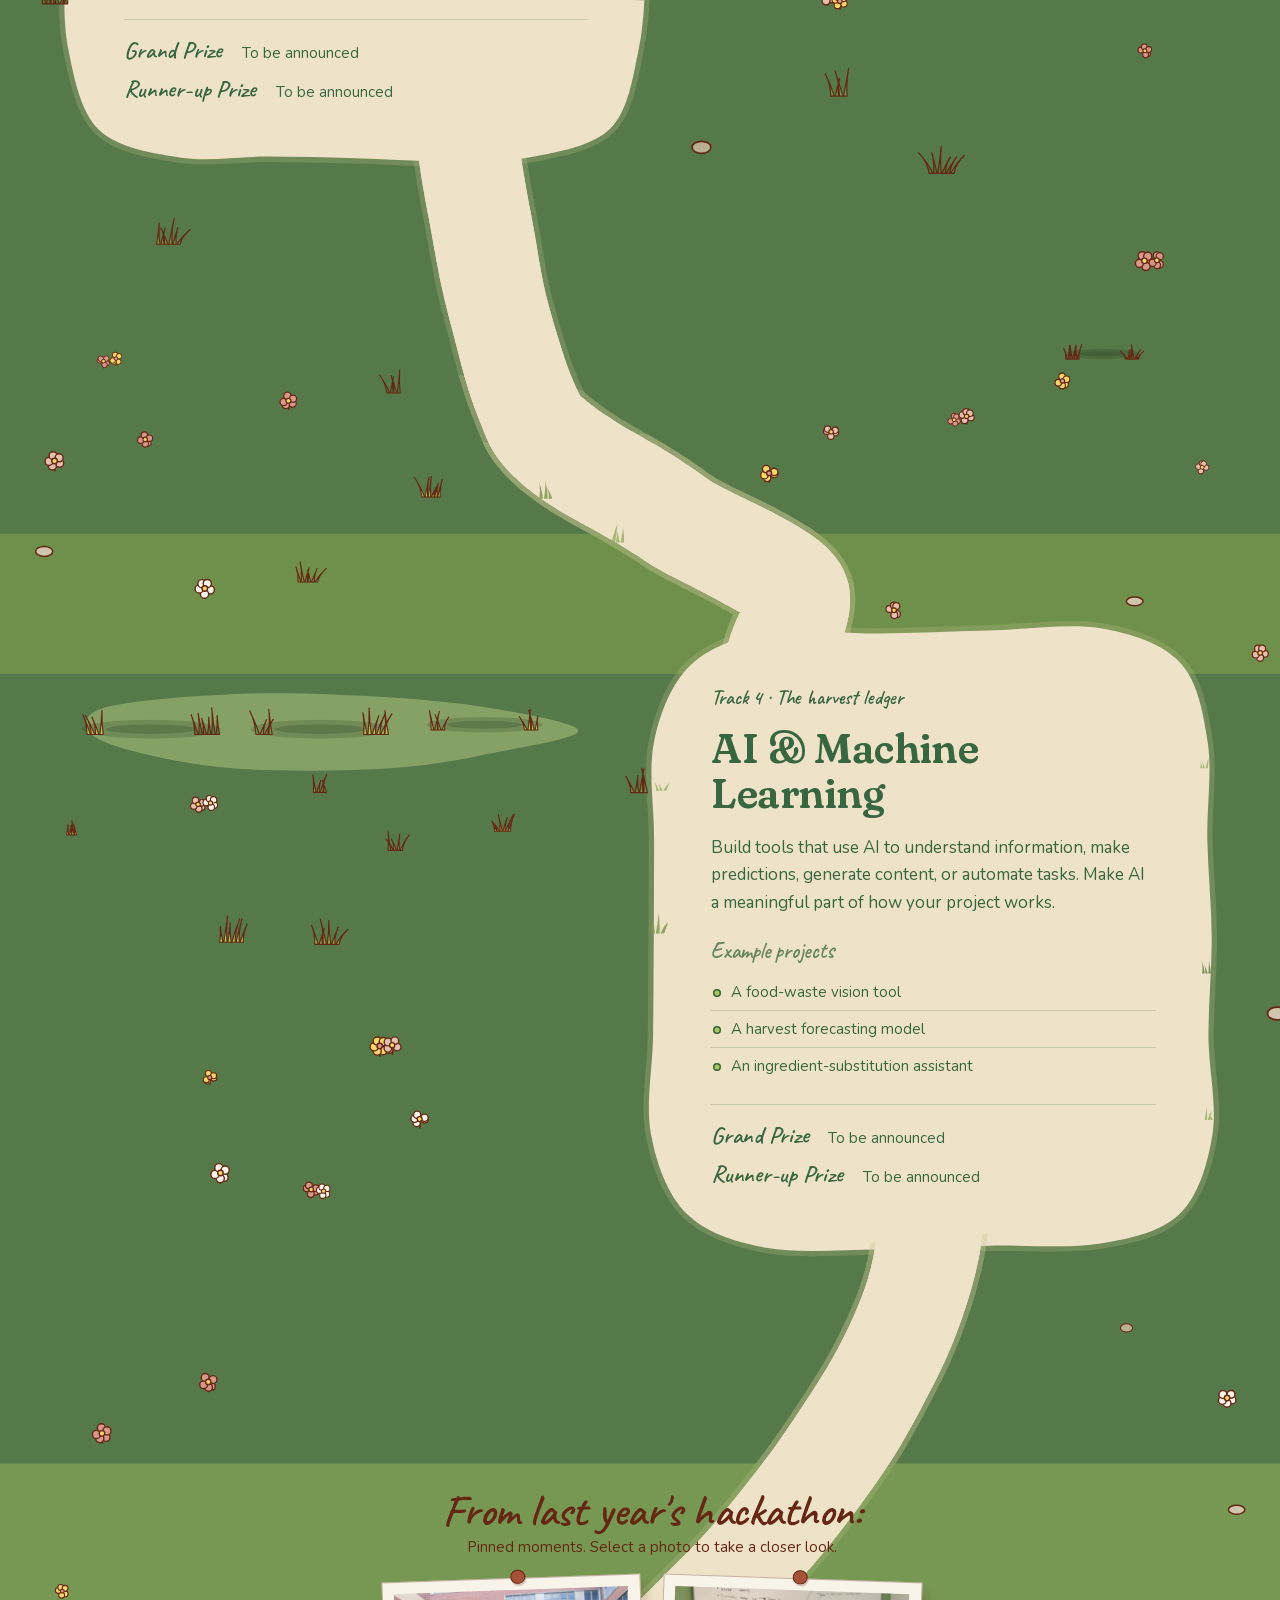
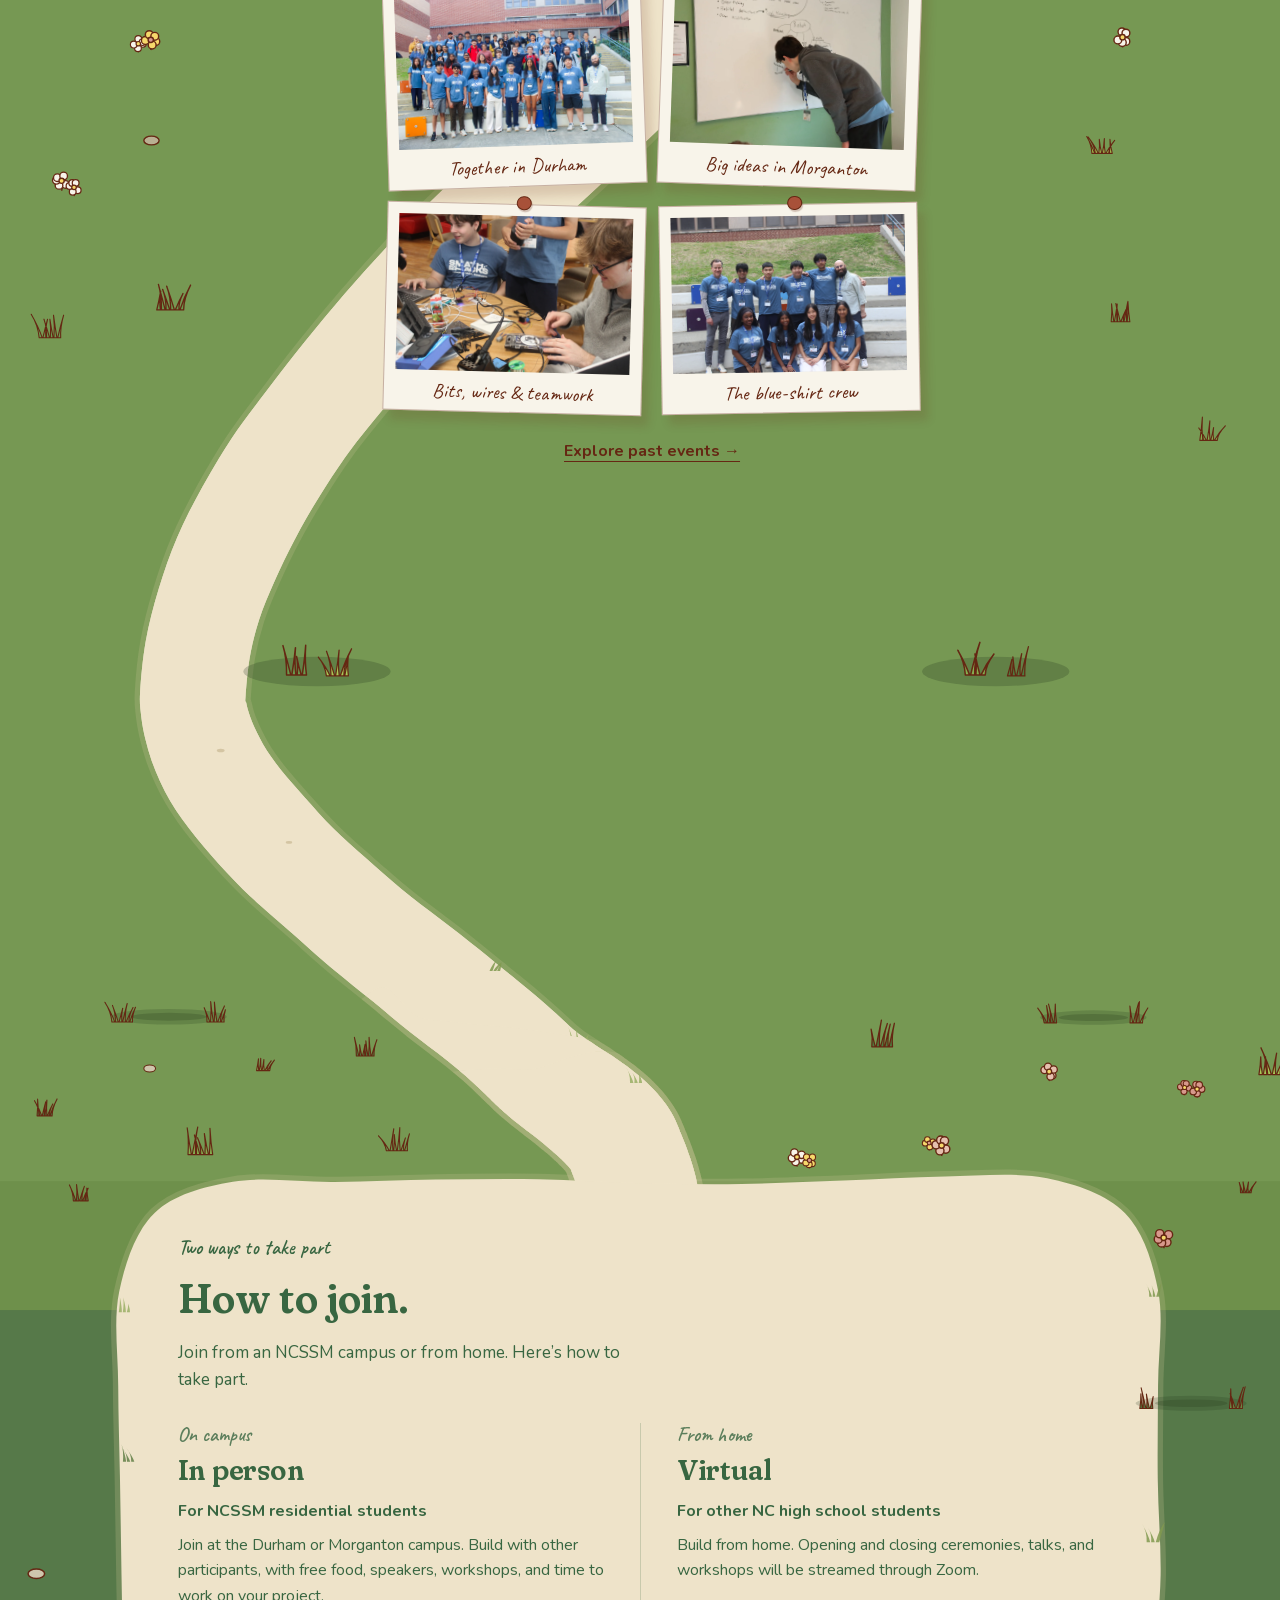
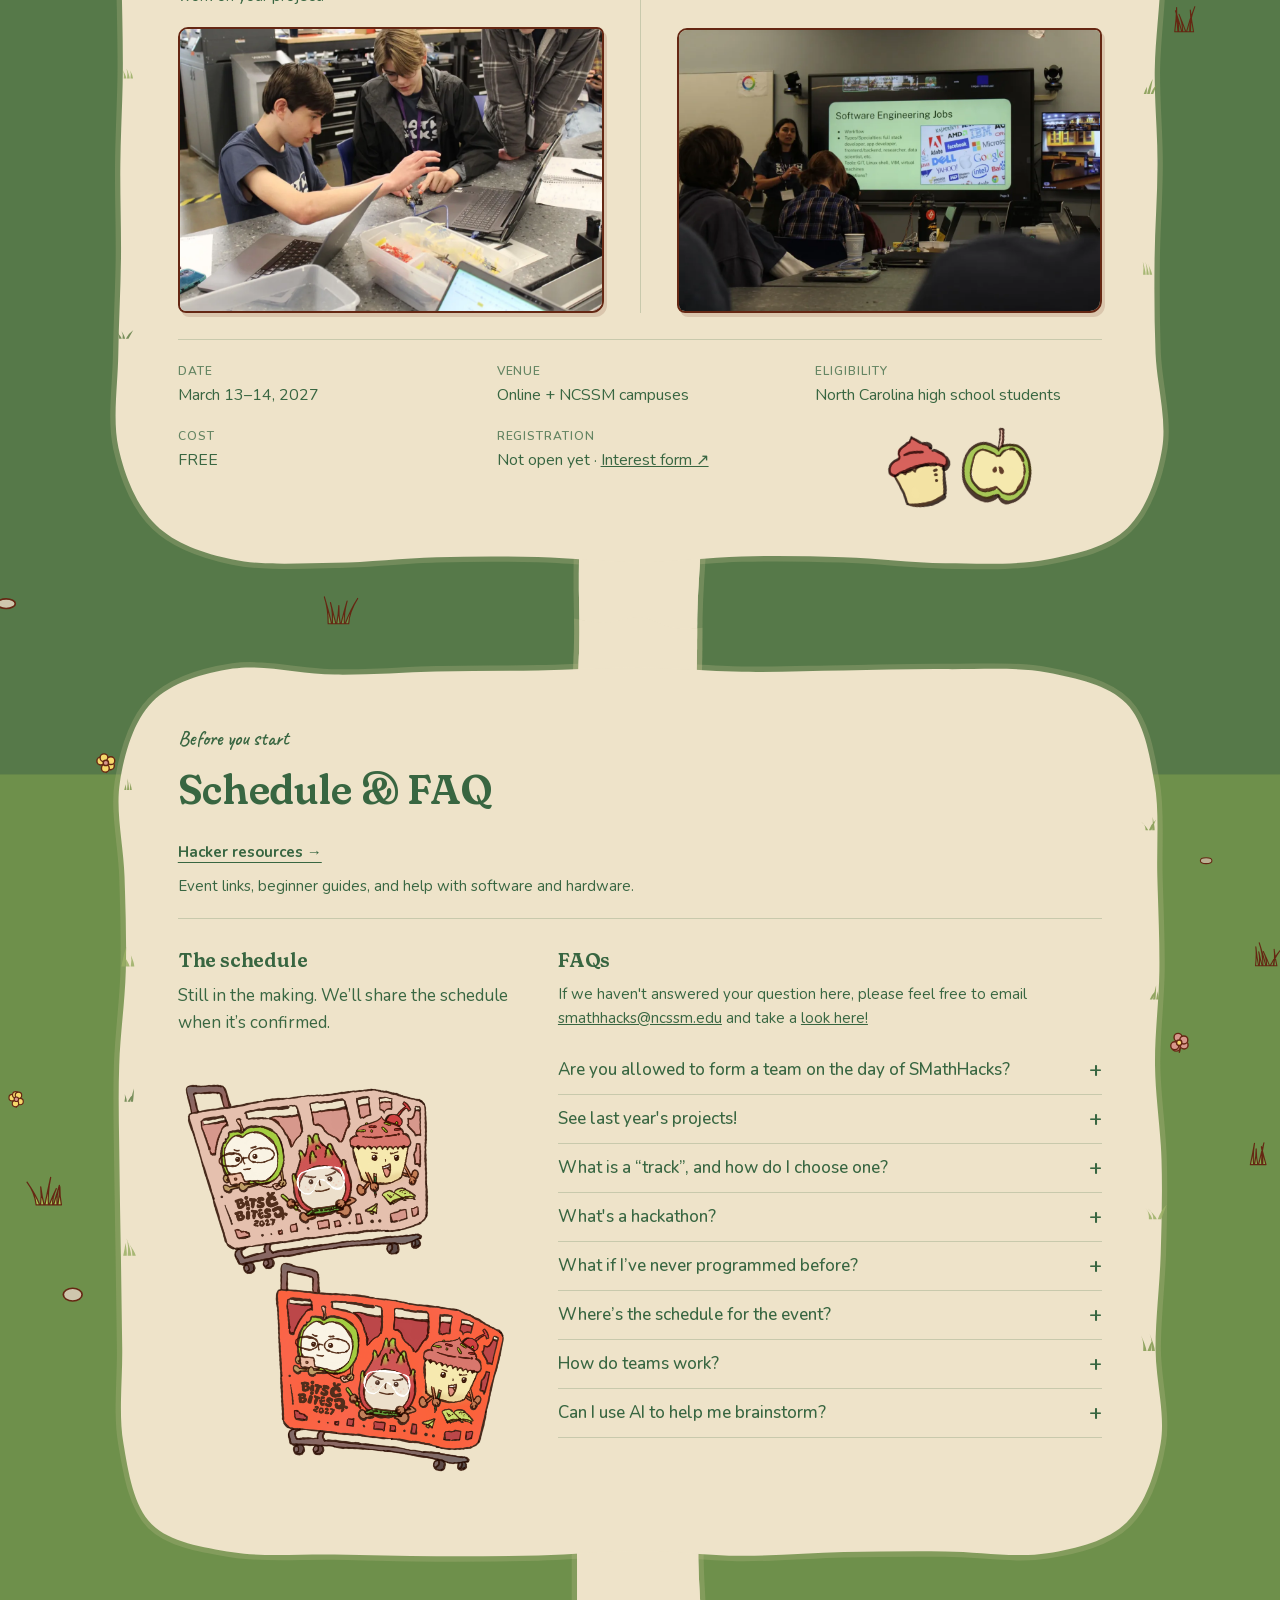
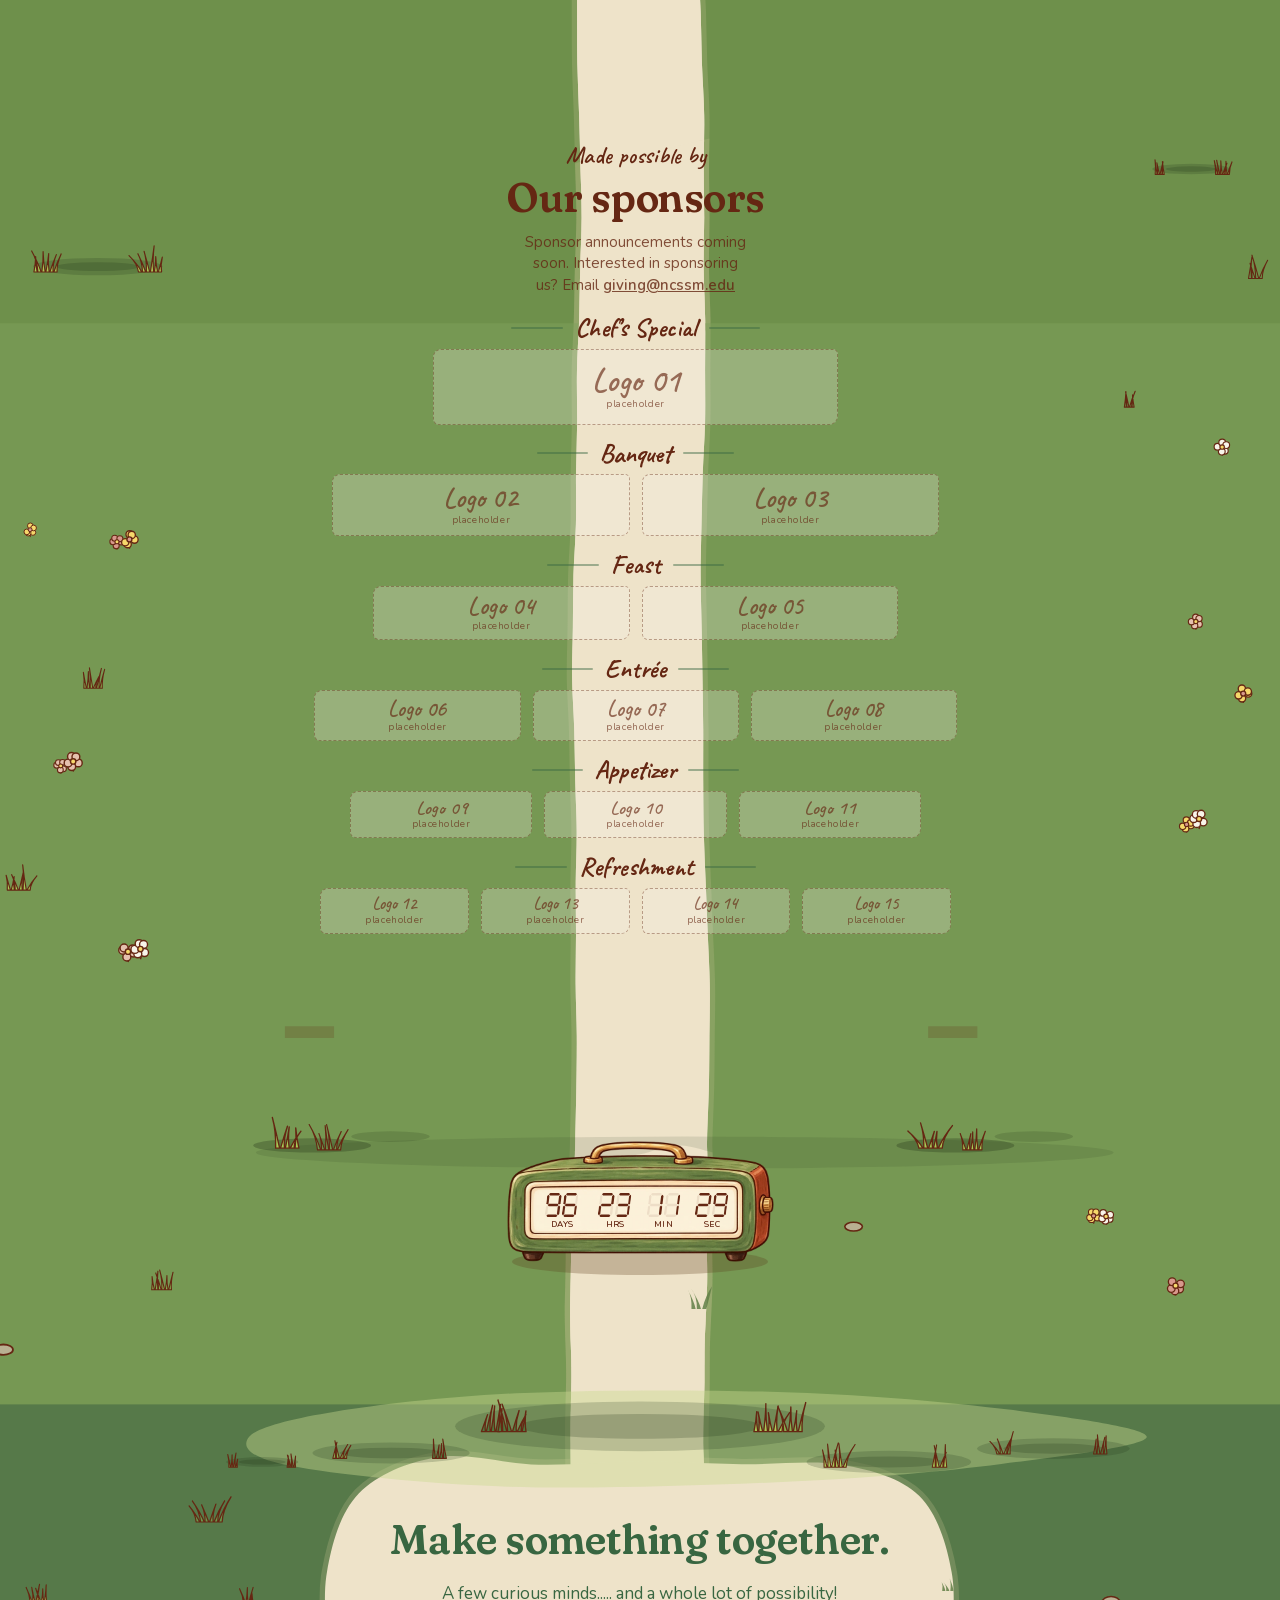
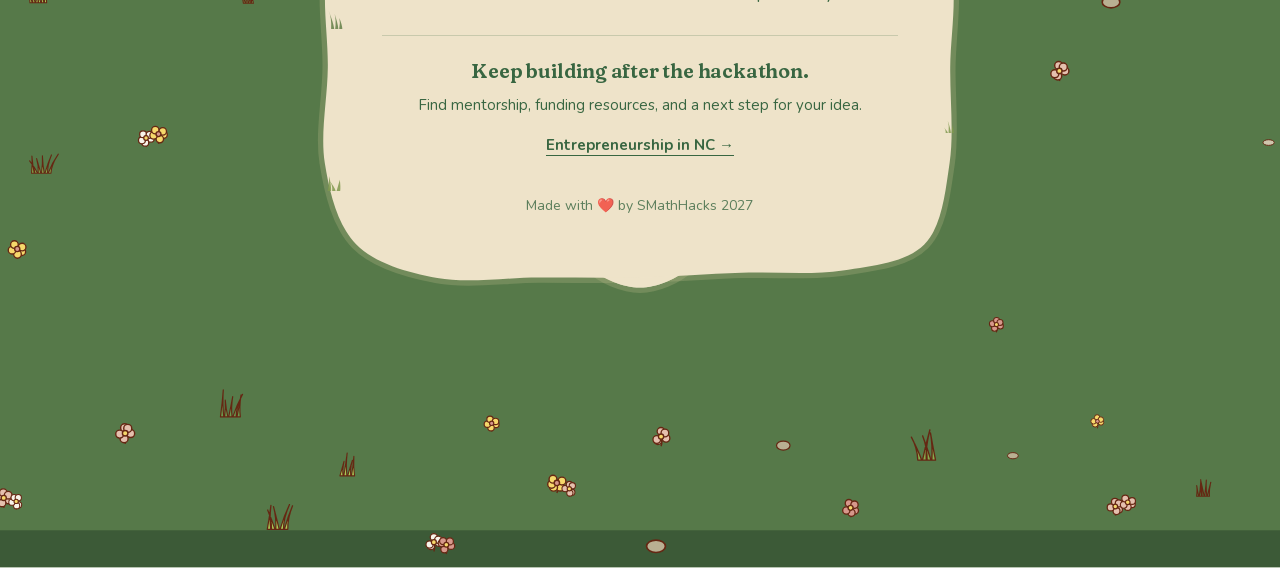
==== commit 98ce1d26: "ok finally done fingers crossed" ====
--- a/index.html
+++ b/index.html
@@ -7,11 +7,12 @@
   <meta name="description" content="SMathHacks 2027: Bits & Bites. 36 Hours. 300+ Hackers. Infinite Creativity.">
   <title>SMathHacks 2027 | Bits & Bites</title>
   <link rel="icon" type="image/svg+xml" href="assets/logo/smathhacks-full-color.svg">
-  <link rel="stylesheet" href="hillside.css">
+  <link rel="stylesheet" href="hillside.css?v=assets-tidy">
   <link rel="stylesheet" href="sky-announcements.css">
   <link rel="stylesheet" href="countdown.css?v=lcd-clock">
   <link rel="stylesheet" href="trail-boards.css">
-  <link rel="stylesheet" href="navigation.css">
+  <link rel="stylesheet" href="photo-viewer.css">
+  <link rel="stylesheet" href="navigation.css?v=assets-tidy">
 </head>
 <body>
   <a class="skip-link" href="#main">Skip to content</a>
@@ -73,7 +74,7 @@
         </svg>
         <div class="memory-board-frame">
           <h3 id="scrapbook-title">From the scrapbook</h3>
-          <div class="memory-board-photos">
+          <div class="memory-board-photos" data-photo-group="From the scrapbook">
             <a class="memory-print" href="assets/gallery/closing-ceremony-2026.webp" target="_blank" rel="noopener" aria-label="View the full photo of the SMathHacks 2026 closing ceremony (opens in a new tab)">
               <img src="assets/gallery/closing-ceremony-2026.webp" alt="SMathHacks participants gathered in an auditorium beneath the 2026 closing ceremony screen." width="1920" height="1440" loading="lazy">
               <span>Closing ceremony · 2026</span>
@@ -190,20 +191,22 @@
           <h3 id="in-person-title">In person</h3>
           <p class="participation-audience">For NCSSM residential students</p>
           <p>Join at the Durham or Morganton campus. Build with other participants, with free food, speakers, workshops, and time to work on your project.</p>
+          <img class="participation-photo" src="assets/gallery/in-person-hardware.webp" alt="Two participants in SMathHacks shirts wire up a microcontroller with an LED at a lab bench, surrounded by laptops and bins of components." width="1200" height="800" loading="lazy">
         </section>
         <section aria-labelledby="virtual-title">
           <p class="eyebrow">From home</p>
           <h3 id="virtual-title">Virtual</h3>
           <p class="participation-audience">For other NC high school students</p>
           <p>Build from home. Opening and closing ceremonies, talks, and workshops will be streamed through Zoom.</p>
+          <img class="participation-photo" src="assets/gallery/virtual-workshop.webp" alt="A presenter leads a workshop on software engineering jobs while campuses and remote participants join through Zoom on the screen behind her." width="1200" height="800" loading="lazy">
         </section>
       </div>
       <dl class="facts">
         <div><dt>Date</dt><dd data-fact="dates">March 13–14, 2027</dd></div>
         <div><dt>Venue</dt><dd data-fact="venue">Online + NCSSM campuses</dd></div>
         <div><dt>Eligibility</dt><dd data-fact="eligibility">North Carolina high school students</dd></div>
-        <div><dt>Cost</dt><dd data-fact="cost">To be announced</dd></div>
-        <div><dt>Applications</dt><dd data-application-status>Registration not open yet</dd></div>
+        <div><dt>Cost</dt><dd data-fact="cost">FREE</dd></div>
+        <div><dt>Registration</dt><dd data-registration-status>Not open yet</dd></div>
         <div class="fact-stickers" aria-hidden="true">
           <dt class="sr-only">Bits &amp; Bites</dt>
           <dd class="sticker-cluster sticker-pair">
@@ -251,7 +254,7 @@
       <div class="sponsor-board-content">
         <p class="eyebrow">Made possible by</p>
         <h2 id="sponsors-title">Our sponsors</h2>
-        <p id="sponsor-status">Sponsor announcements coming soon.</p>
+        <p id="sponsor-status">Sponsor announcements coming soon. Interested in sponsoring us? Email <a href="mailto:giving@ncssm.edu">giving@ncssm.edu</a></p>
         <div class="sponsor-placeholders" data-sponsor-placeholders aria-label="Sponsorship levels with placeholder logos">
           <section class="sponsor-tier" data-sponsor-level="chef" aria-labelledby="placeholder-chef-tier">
             <h3 id="placeholder-chef-tier">Chef’s Special</h3>
@@ -320,7 +323,7 @@
     <div class="gallery-dialog-controls"><button type="button" data-gallery-photo="previous" aria-label="Previous photo">←</button><span data-gallery-photo-label></span><button type="button" data-gallery-photo="next" aria-label="Next photo">→</button></div>
   </dialog>
 
-  <script type="module" src="event.js?v=scrapbook-viewer"></script>
+  <script type="module" src="event.js?v=photo-groups"></script>
   <script type="module" src="hillside.js?v=continuous-hill-trail"></script>
   <script type="module" src="faq.js"></script>
   <script type="module" src="navigation.js"></script>
--- a/hillside.css
+++ b/hillside.css
@@ -80,13 +80,17 @@
 .facts{display:grid;grid-template-columns:repeat(3,minmax(0,1fr));gap:18px 32px;margin:26px 0 0;padding:22px 0;border-block:1px solid var(--rule)}
 .facts dt{font-size:12px;font-weight:600;letter-spacing:.08em;text-transform:uppercase;opacity:.75}
 .facts dd{margin:2px 0 0;font-size:16px}
-.participation-options{display:grid;grid-template-columns:repeat(2,minmax(0,1fr));gap:36px;margin-top:30px}
+.participation-options{display:grid;grid-template-columns:repeat(2,minmax(0,1fr));gap:36px 0;margin-top:30px}
+.participation-options>section:first-child{padding-right:36px}
 .participation-options>section+section{padding-left:36px;border-left:1px solid var(--rule)}
 .participation-options .eyebrow{margin-bottom:6px;opacity:.8}
 .participation-options h3{font-size:28px;margin-bottom:12px}
 .participation-options p:not(.eyebrow){max-width:46ch;font-size:16px}
 .participation-options .participation-audience{font-weight:700;line-height:1.4}
 .participation-options p+p{margin-top:10px}
+.participation-options p:has(+.participation-photo){margin-bottom:18px}
+.participation-options>section{display:flex;flex-direction:column}
+.participation-photo{display:block;width:100%;height:auto;margin-top:auto;border:2px solid var(--ink);border-radius:10px 7px 12px 8px;box-shadow:3px 4px 0 #65271326}
 .info-copy .facts{margin-bottom:0;padding-bottom:0;border-bottom:0}
 .info-lower{display:grid;grid-template-columns:minmax(0,1fr) minmax(0,1.6fr);gap:40px;margin-top:26px}
 .info-lower h3{margin-bottom:10px}
@@ -157,7 +161,9 @@
 .sponsor-board-content{min-height:inherit;display:flex;flex-direction:column;justify-content:center;align-items:center;padding:8px 0}
 .sponsor-billboard .eyebrow,.world.is-laid-out .sponsor-billboard .eyebrow{font-family:var(--font-hand);font-size:24px;line-height:1;margin-bottom:8px}
 .sponsor-billboard h2{font-size:clamp(28px,3.2vw,44px);margin-bottom:12px}
-.sponsor-billboard #sponsor-status{max-width:32ch;opacity:.8}
+.sponsor-billboard #sponsor-status{max-width:34ch;opacity:.8;text-wrap:balance}
+/* The footer's block-link rule is for standalone links; the sponsor email reads inline with its sentence. */
+.sponsor-billboard #sponsor-status a{display:inline;min-height:0;margin:0;font-weight:600;white-space:nowrap}
 .sponsor-billboard .sponsor-list{width:100%;gap:18px;margin-top:12px}
 .sponsor-billboard .sponsor-tier ul{display:grid;grid-template-columns:repeat(3,minmax(0,1fr));gap:12px;align-items:center}
 .sponsor-billboard .sponsor{background:none;border:0;box-shadow:none;border-radius:0;min-width:0;min-height:60px;padding:8px;margin:0;justify-content:center}
@@ -241,6 +247,7 @@
   .memory-board{margin:34px auto 0}
   .schedule-stickers{display:none}
   .participation-options{grid-template-columns:1fr;gap:26px}
+  .participation-options>section:first-child{padding-right:0}
   .participation-options>section+section{padding:24px 0 0;border-left:0;border-top:1px solid var(--rule)}
   .info-lower{grid-template-columns:1fr;gap:28px}
 }
@@ -251,10 +258,10 @@
   .sponsor.slot.big{min-height:72px}
 }
 .motion-paused .sway,.motion-paused .drift,.motion-paused .led{animation-play-state:paused}
-/* A leaf tip is the click point; the brighter leaf marks links and controls. */
+/* Conventional shapes carry the meaning: an arrow everywhere, a pointing hand on anything clickable. The bloom is just the theme. */
 @media (any-hover:hover) and (any-pointer:fine){
-  html,body{cursor:url('assets/cursors/leaf.svg') 3 3,url('assets/cursors/leaf.png') 3 3,auto}
-  :root :is(a,button,summary,[role="button"],label[for],input[type="button"],input[type="submit"],input[type="reset"]){cursor:url('assets/cursors/leaf-pointer.svg') 3 3,url('assets/cursors/leaf-pointer.png') 3 3,pointer}
+  html,body{cursor:url('assets/cursors/arrow.svg') 3 2,url('assets/cursors/arrow.png') 3 2,auto}
+  :root :is(a,button,summary,[role="button"],label[for],input[type="button"],input[type="submit"],input[type="reset"]){cursor:url('assets/cursors/hand.svg') 12 2,url('assets/cursors/hand.png') 12 2,pointer}
   :root :is(input:not([type]),input[type="text"],input[type="email"],input[type="search"],input[type="url"],input[type="tel"],input[type="number"],input[type="password"],textarea,[contenteditable="true"]){cursor:text}
   :root :is(button:disabled,input:disabled,[aria-disabled="true"]){cursor:not-allowed}
 }
--- a/trail-boards.css
+++ b/trail-boards.css
@@ -23,15 +23,6 @@
 .gallery-pagination button{min-width:44px;min-height:44px;padding:5px 10px;color:var(--ink);border:1px solid #65271377;border-radius:5px;background:var(--cream);font:inherit;cursor:pointer}
 .gallery-pagination button:disabled{opacity:.4;cursor:default}
 .gallery-face [hidden]{display:none!important}
-.gallery-dialog{width:min(1000px,calc(100% - 24px));max-height:calc(100dvh - 24px);padding:20px;border:3px solid var(--ink);border-radius:10px;background:var(--cream);color:var(--ink)}
-.gallery-dialog::backdrop{background:#192519cc}
-.gallery-dialog-header{display:flex;align-items:center;justify-content:space-between;gap:20px;margin-bottom:12px}
-.gallery-dialog h2{font-family:var(--font-hand);font-size:28px;margin:0}
-.gallery-dialog button{min-width:44px;min-height:44px;padding:6px 12px;background:none;border:1px solid var(--ink);border-radius:5px;color:var(--ink);font:inherit;cursor:pointer}
-.gallery-dialog-image{display:block;width:100%;max-height:65dvh;object-fit:contain}
-.gallery-dialog-caption{text-align:center;margin-top:12px;font-size:15px}
-.gallery-dialog-controls{display:flex;justify-content:center;align-items:center;gap:16px;margin-top:12px}
-.gallery-dialog [hidden]{display:none!important}
 .world:not(.is-laid-out) .trail-face{position:relative;left:auto!important;top:auto!important;width:min(560px,90%)!important;height:auto!important;margin:40px auto;padding:24px;background:var(--cream)}
 @media(max-width:1049px){.site-header nav .nav-wide{display:none}}
 @media(prefers-reduced-motion:reduce){.gallery-photo{transition:none}.gallery-photo:hover,.gallery-photo:focus-visible{transform:none}}
--- a/photo-viewer.css
+++ b/photo-viewer.css
@@ -0,0 +1,10 @@
+/* The photo viewer dialog, shared by the homepage boards and the supporting pages. */
+.gallery-dialog{width:min(1000px,calc(100% - 24px));max-height:calc(100dvh - 24px);padding:20px;border:3px solid var(--ink);border-radius:10px;background:var(--cream);color:var(--ink)}
+.gallery-dialog::backdrop{background:#192519cc}
+.gallery-dialog-header{display:flex;align-items:center;justify-content:space-between;gap:20px;margin-bottom:12px}
+.gallery-dialog h2{font-family:var(--font-hand);font-size:28px;margin:0}
+.gallery-dialog button{min-width:44px;min-height:44px;padding:6px 12px;background:none;border:1px solid var(--ink);border-radius:5px;color:var(--ink);font:inherit;cursor:pointer}
+.gallery-dialog-image{display:block;width:100%;max-height:65dvh;object-fit:contain}
+.gallery-dialog-caption{text-align:center;margin-top:12px;font-size:15px}
+.gallery-dialog-controls{display:flex;justify-content:center;align-items:center;gap:16px;margin-top:12px}
+.gallery-dialog [hidden]{display:none!important}
--- a/navigation.css
+++ b/navigation.css
@@ -4,7 +4,7 @@
 .explore-menu{position:relative}
 .explore-menu>summary{display:flex;align-items:center;gap:8px;min-height:44px;cursor:pointer;list-style:none}
 .explore-menu>summary::-webkit-details-marker{display:none}
-.explore-menu>summary::after{content:'⌄';font-size:18px;line-height:1;transition:transform .18s ease}
+.explore-menu>summary::after{content:'';flex:none;width:11px;height:14px;background:currentColor;-webkit-mask:url('assets/icons/explore-leaf.svg') center/contain no-repeat;mask:url('assets/icons/explore-leaf.svg') center/contain no-repeat;transition:transform .18s ease}
 .explore-menu[open]>summary::after{transform:rotate(180deg)}
 .explore-menu>summary:focus-visible,.menu-toggle:focus-visible{outline:3px solid var(--forest);outline-offset:4px}
 .explore-panel{position:absolute;top:calc(100% + 16px);right:-20px;width:258px;padding:12px;background:var(--cream);border:2px solid var(--ink);border-radius:12px 9px 13px 10px;box-shadow:0 6px 0 #65271320}
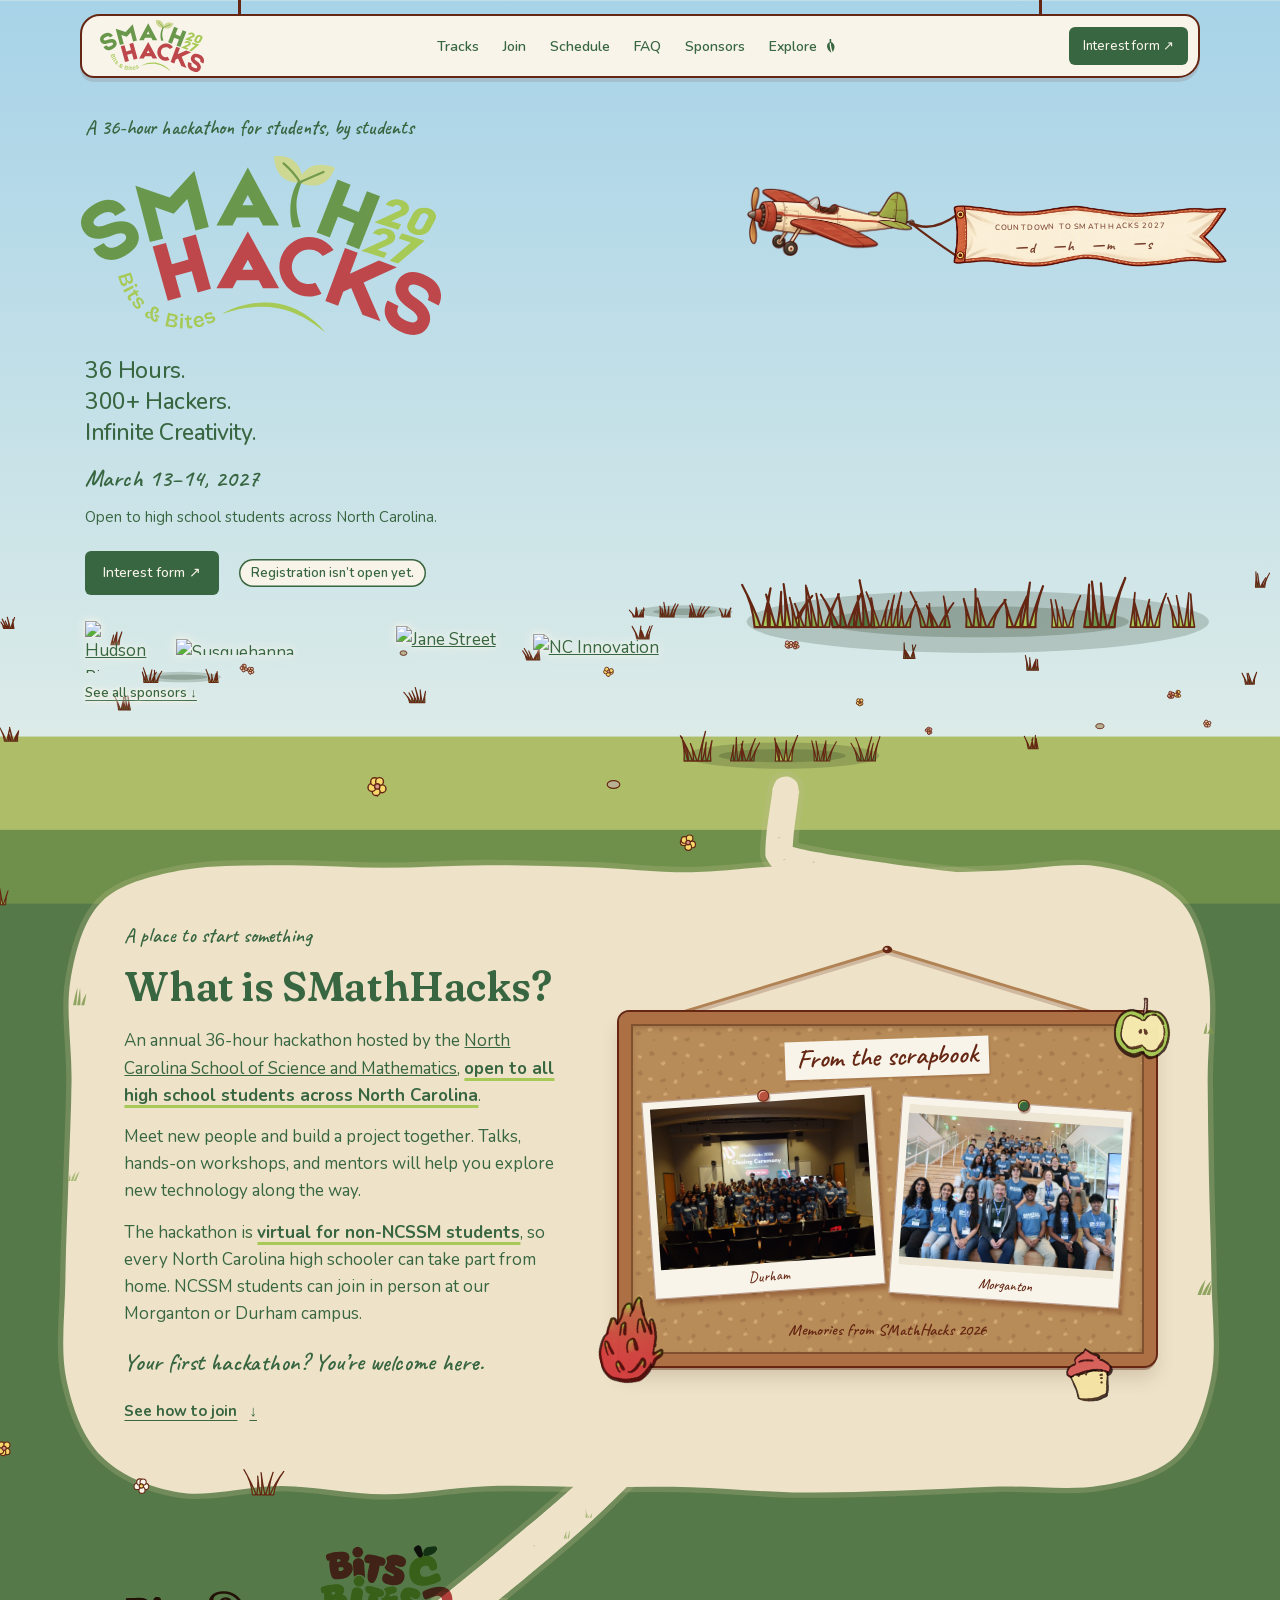
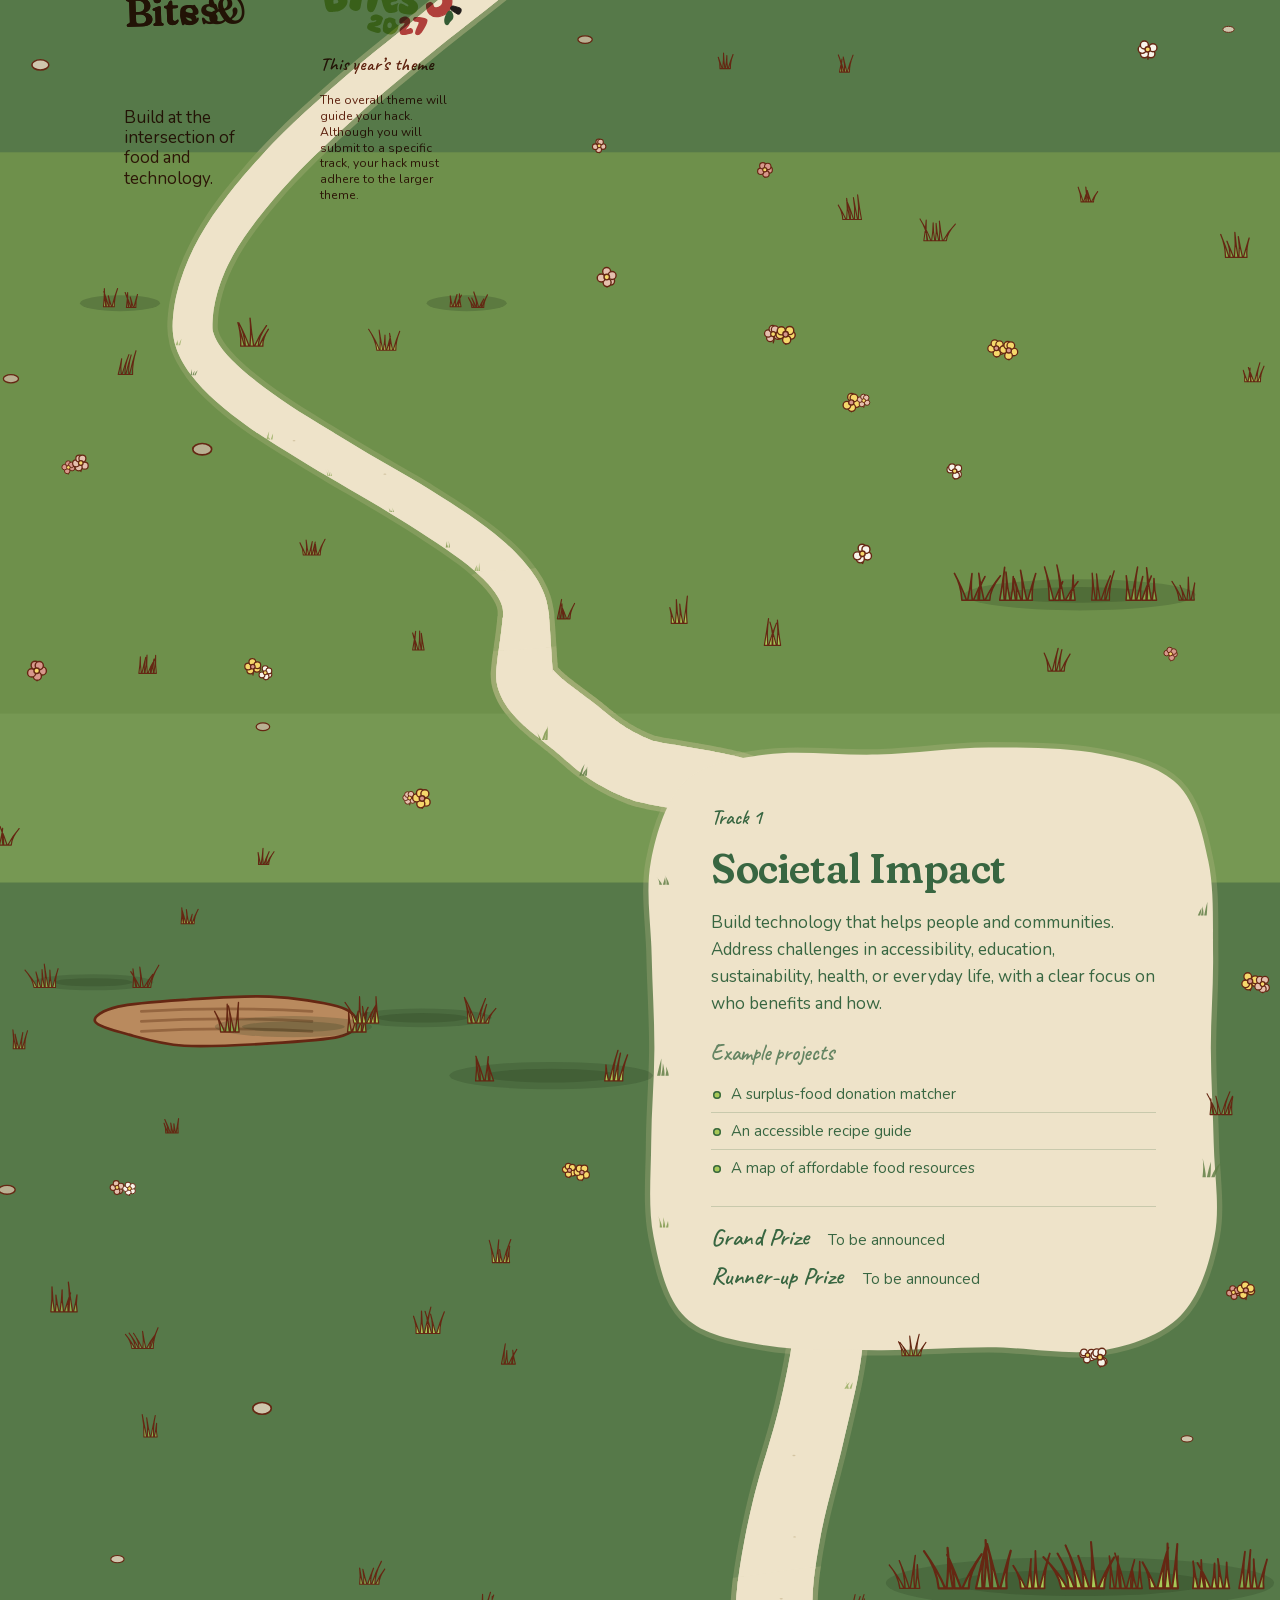
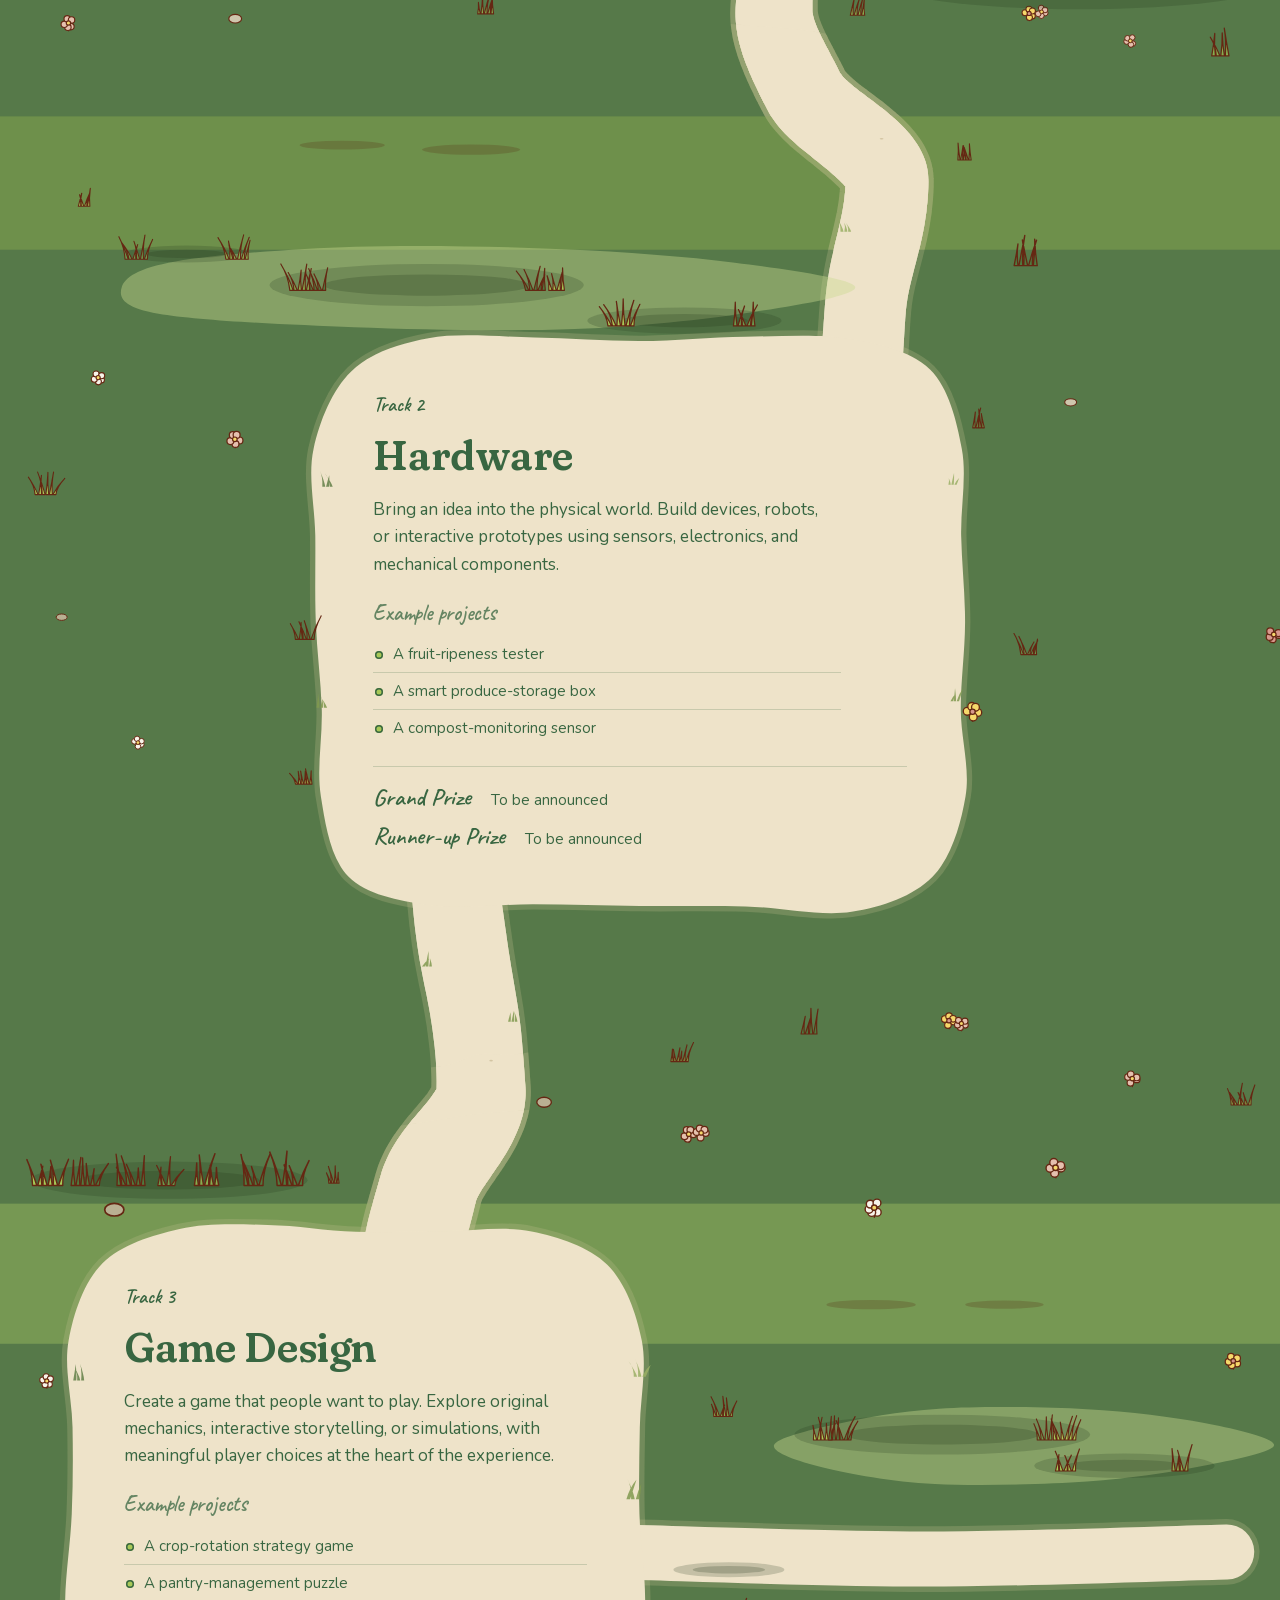
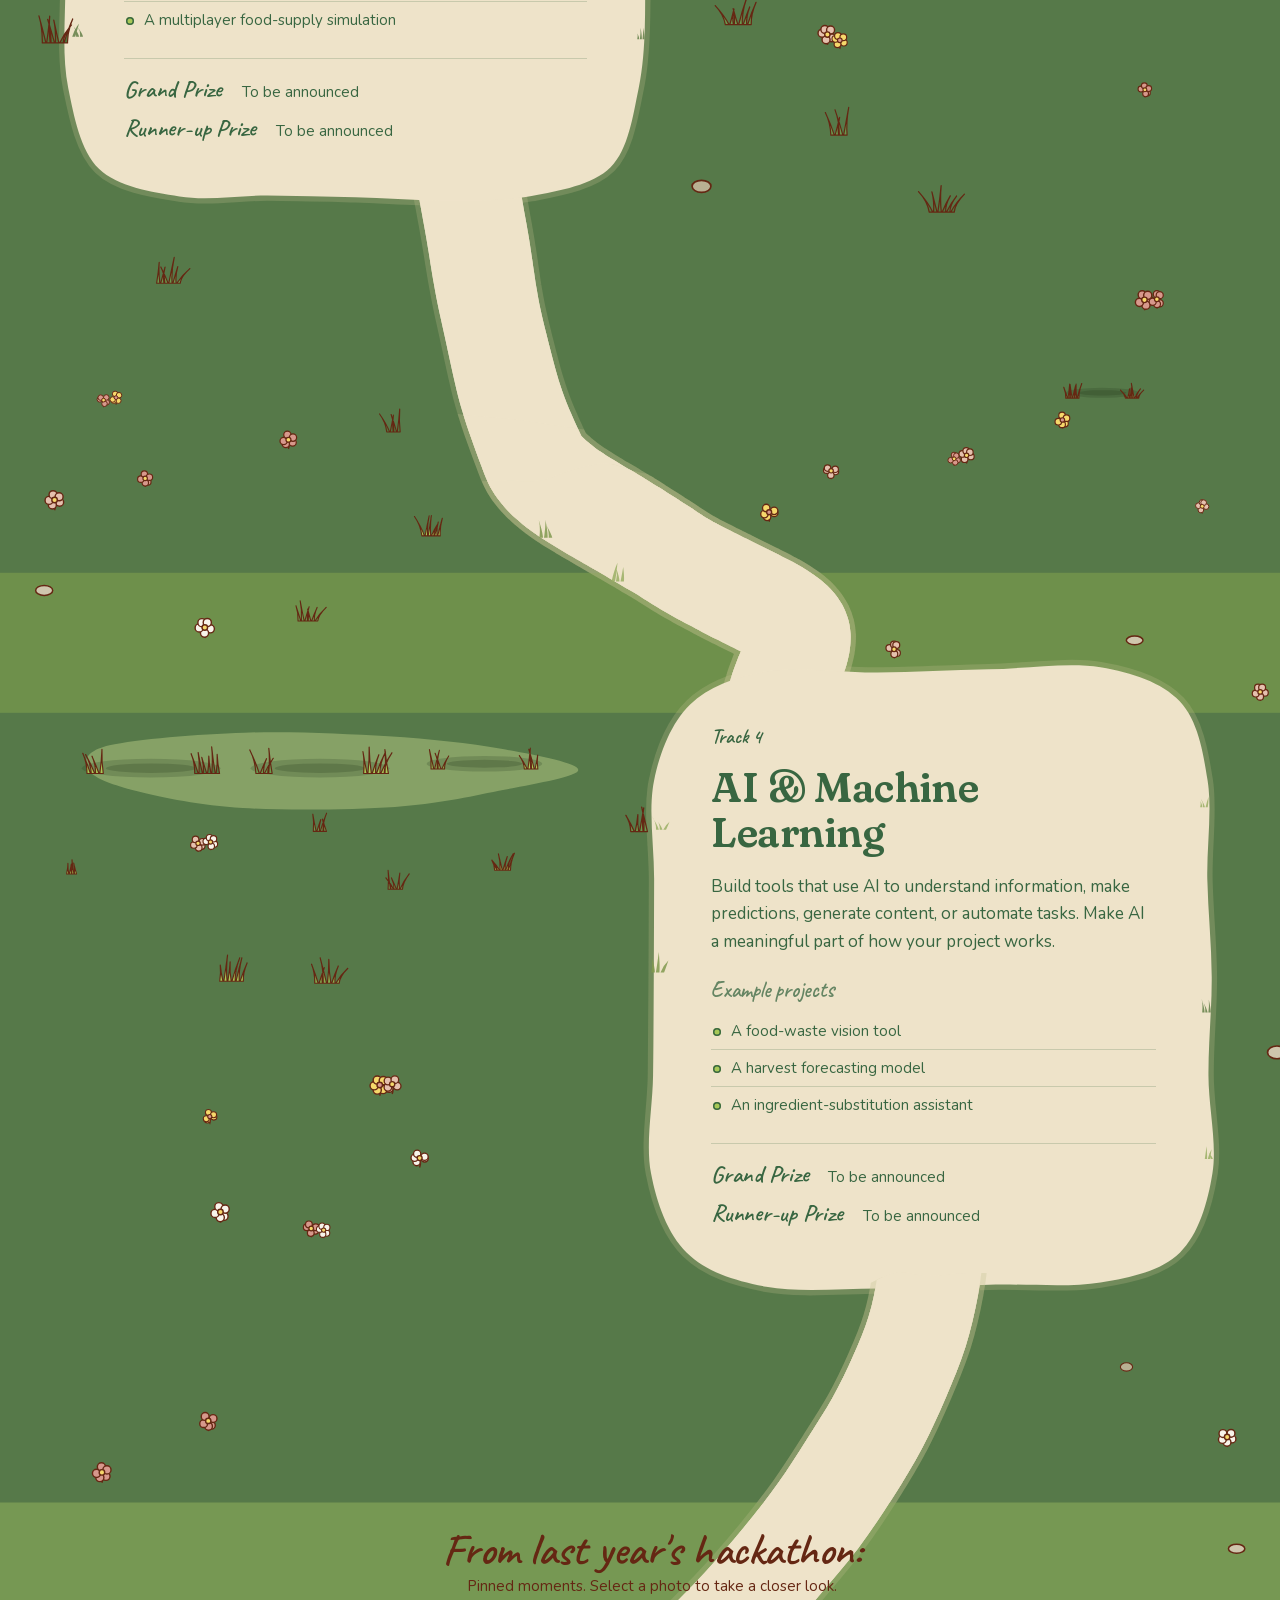
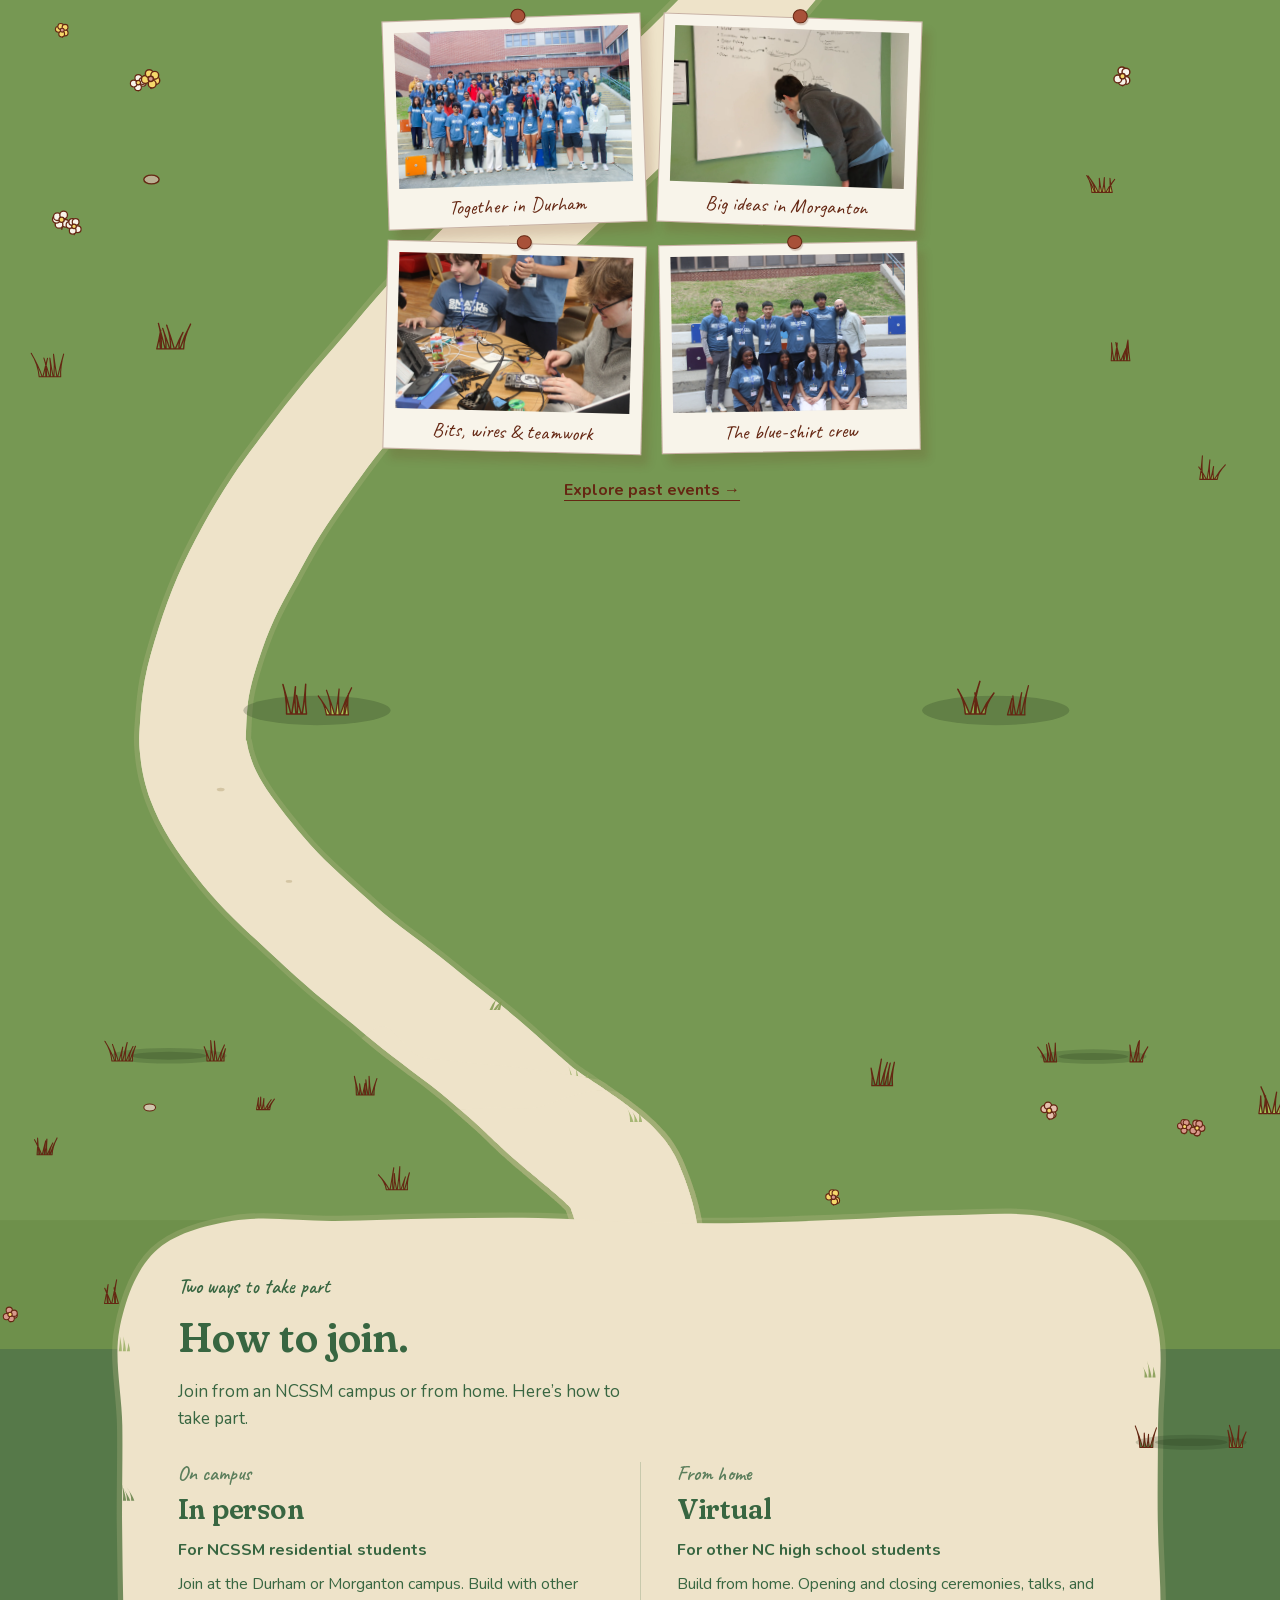
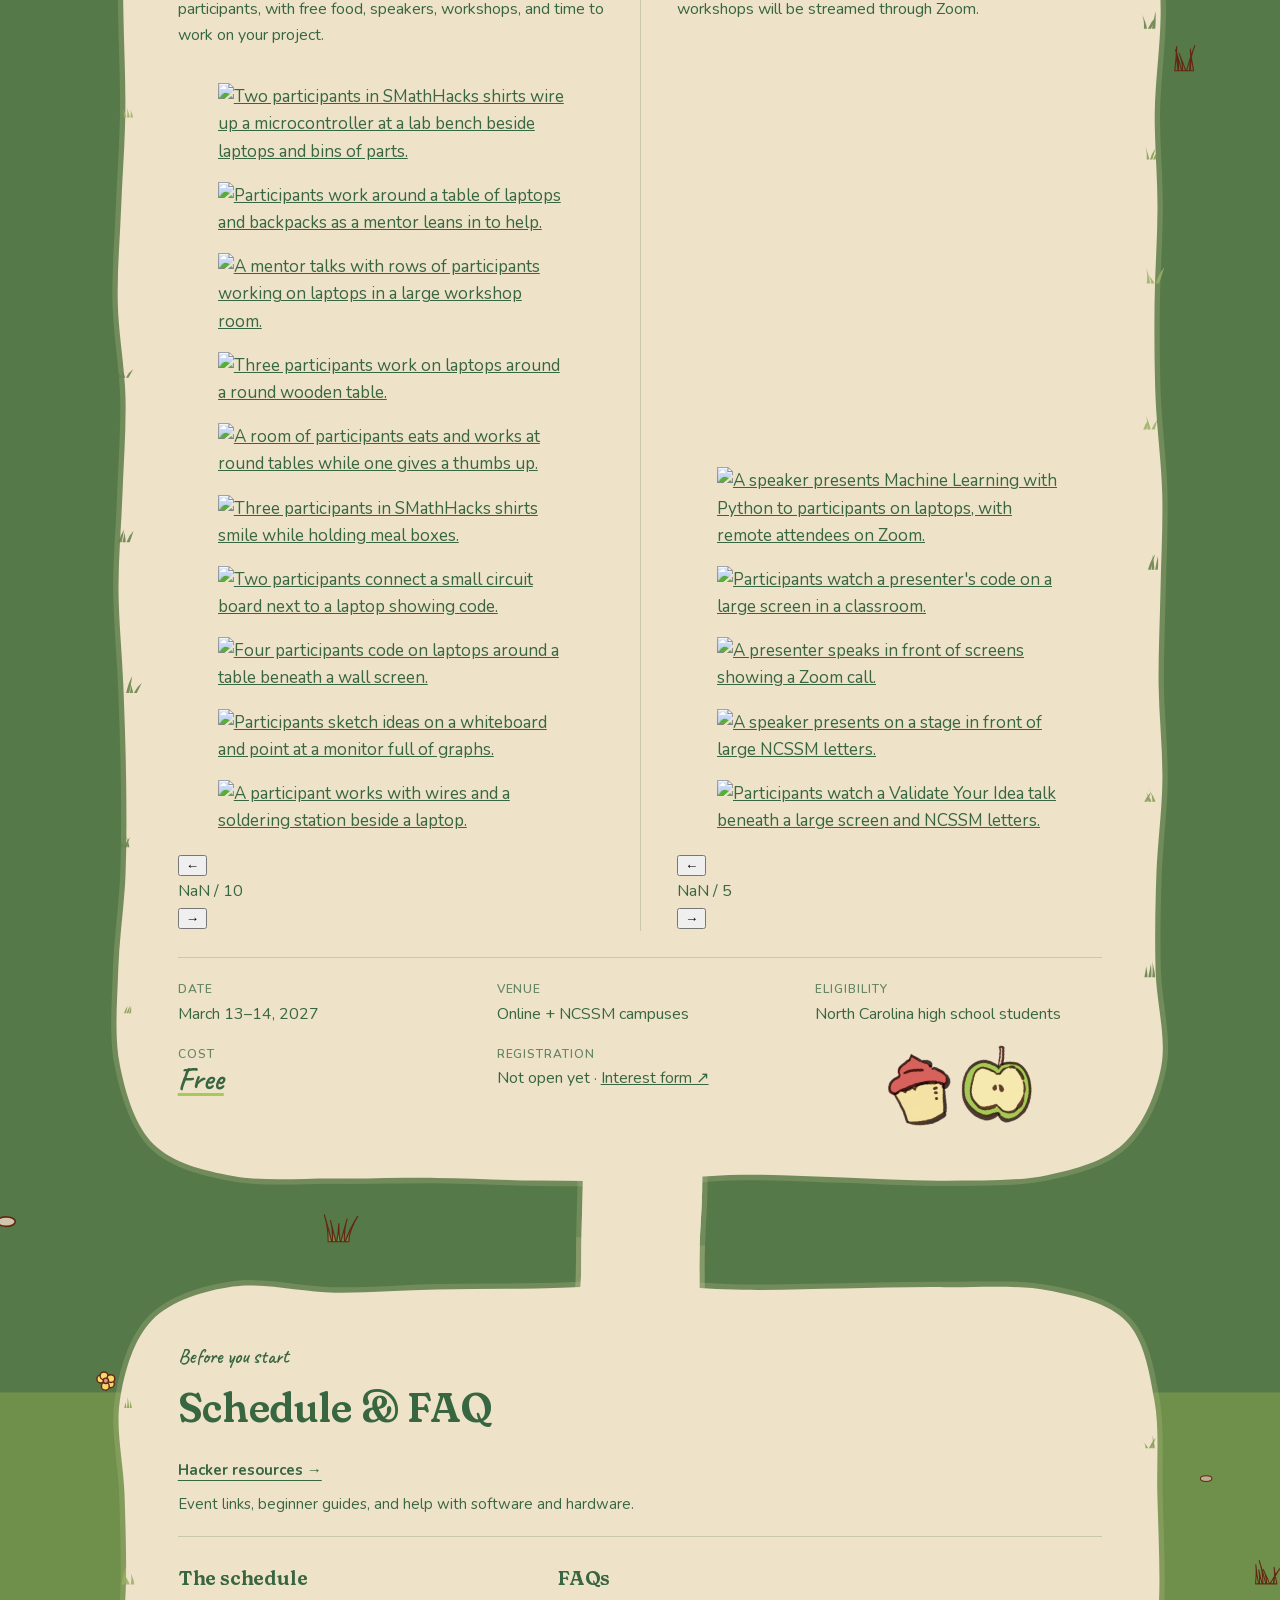
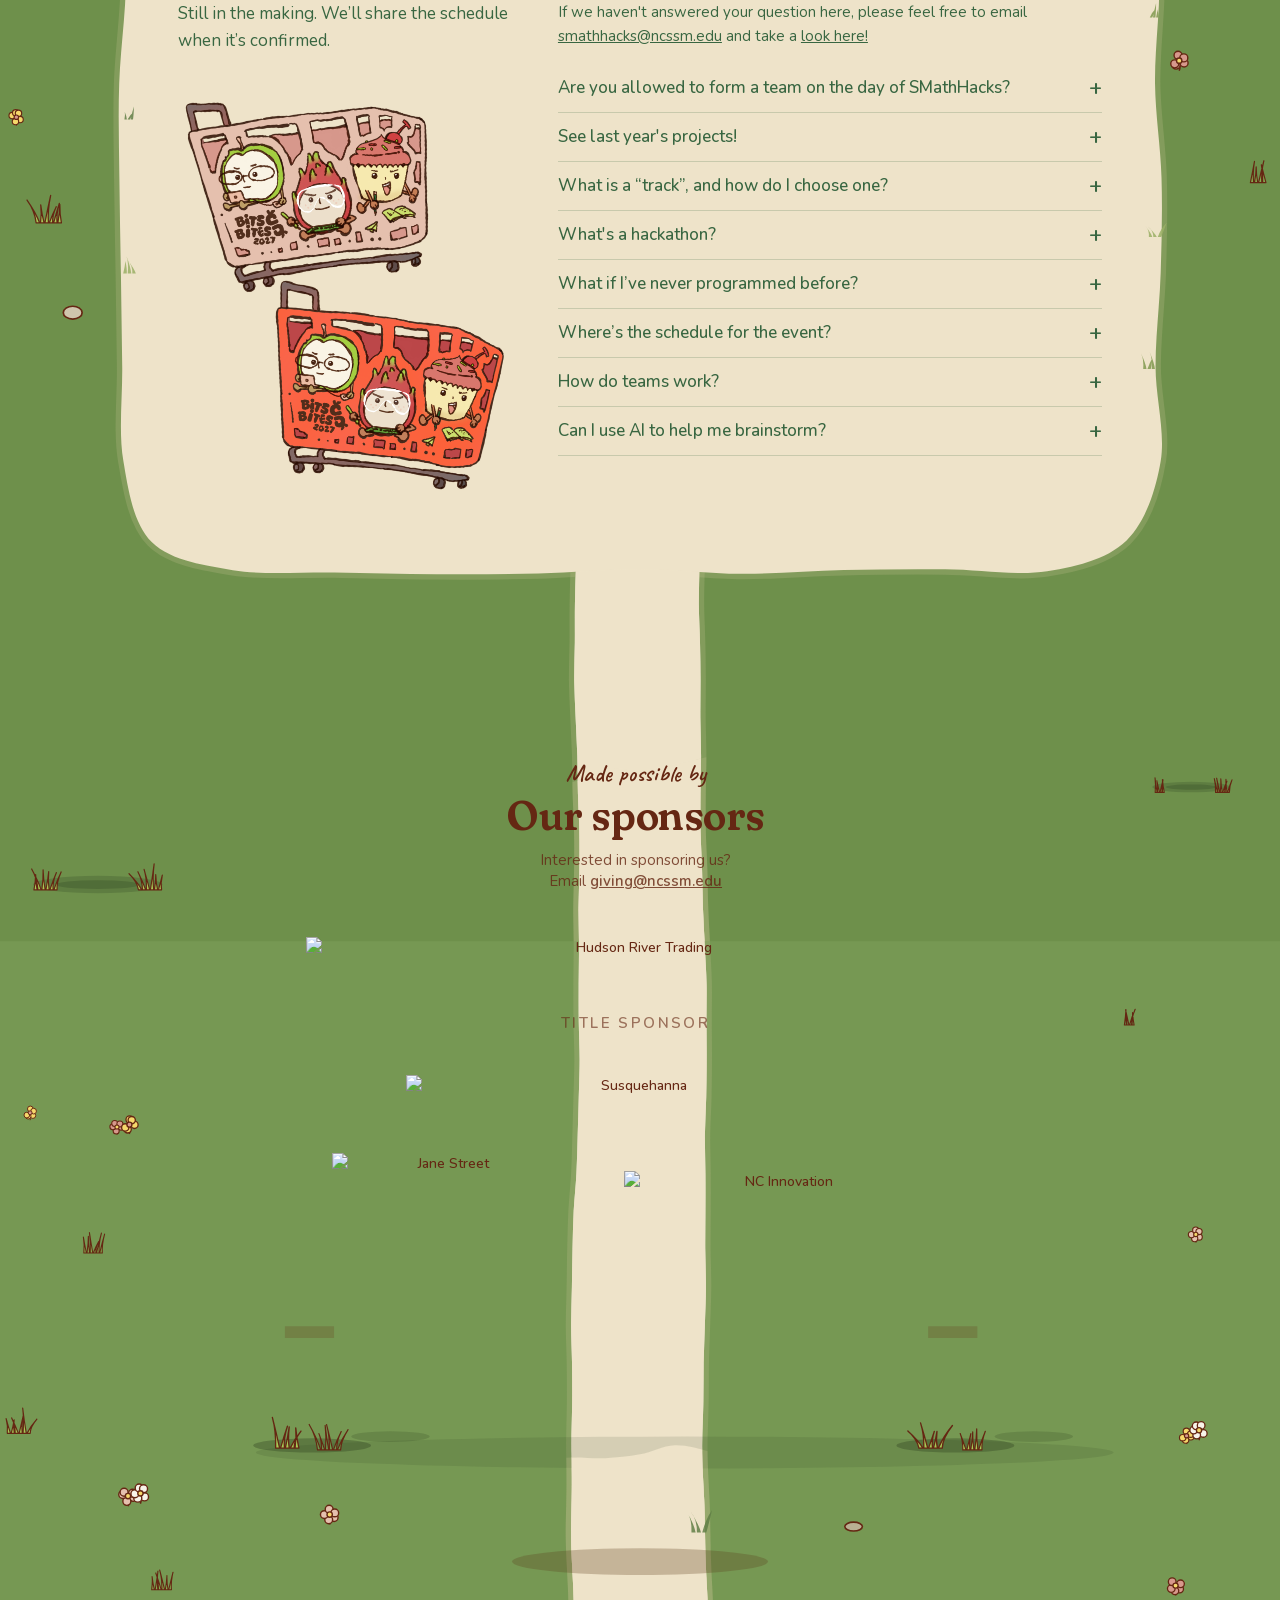
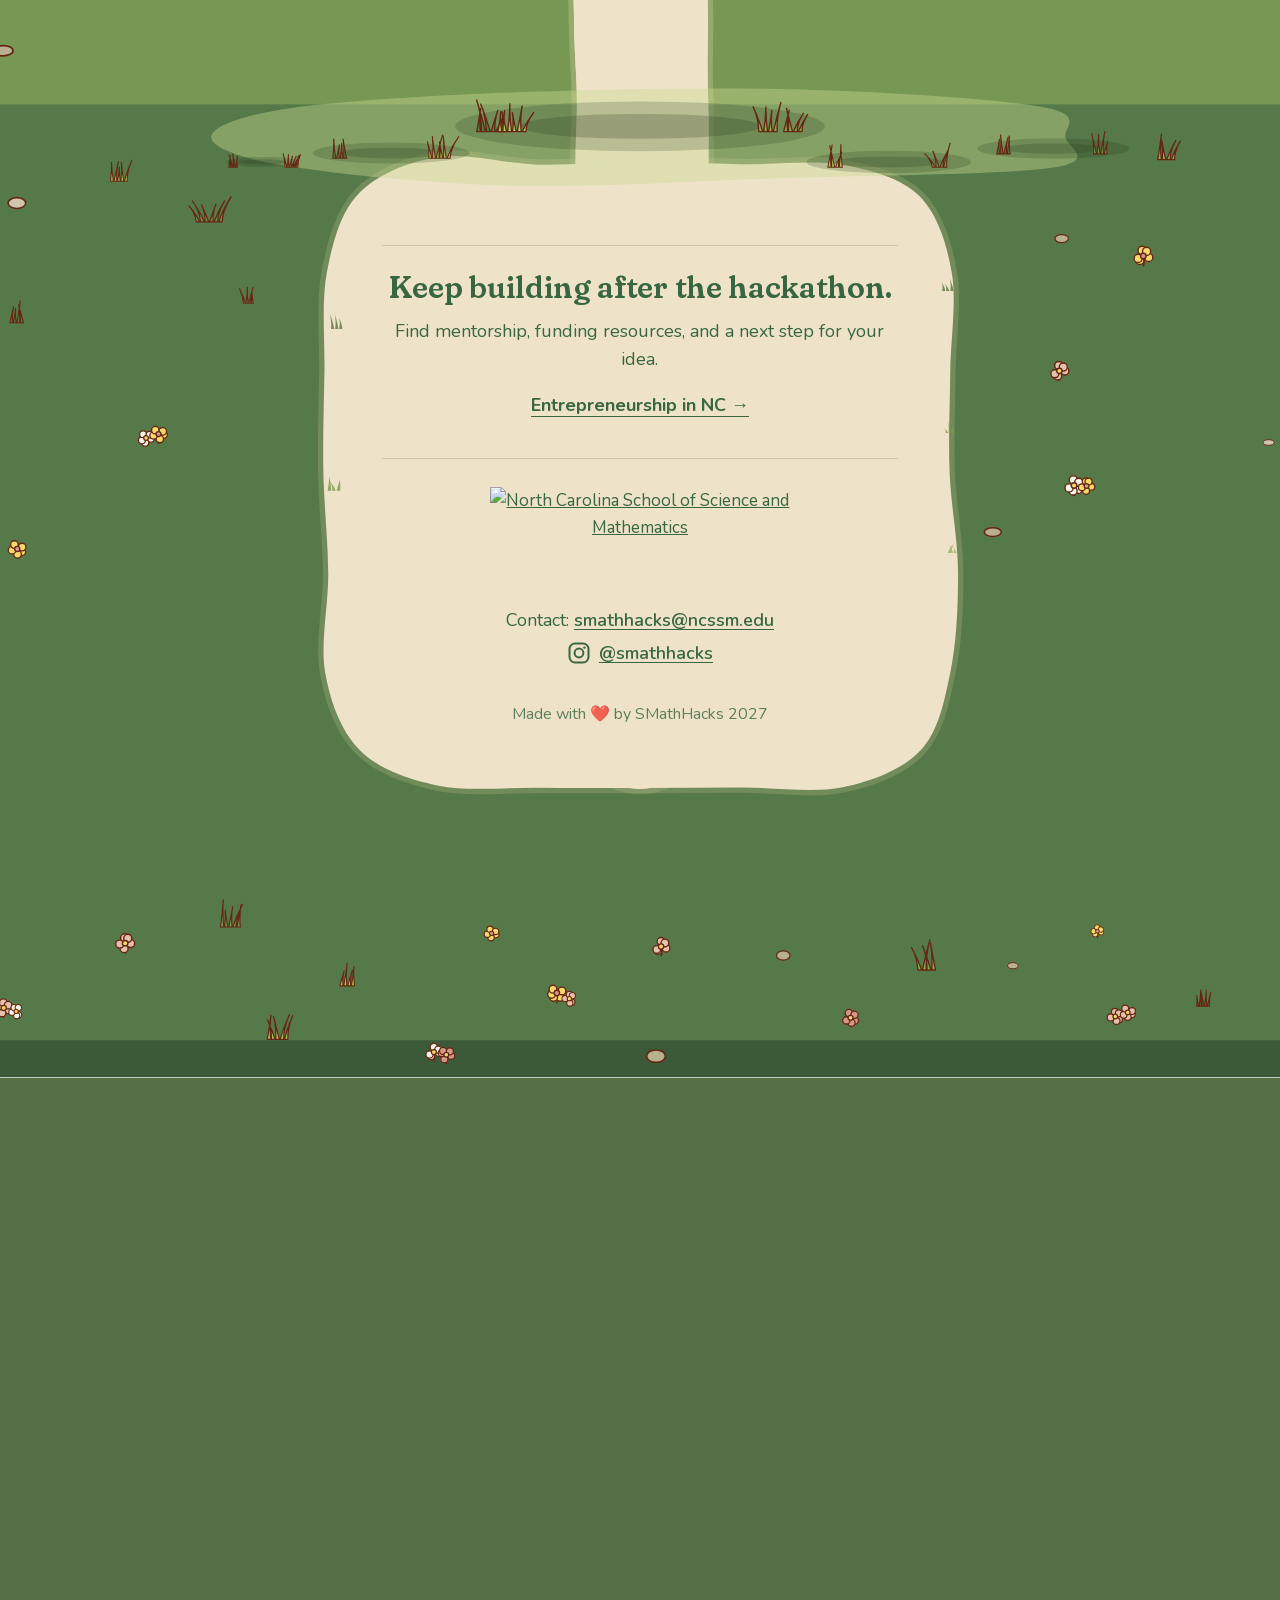
==== commit 1475cf3a: "Homepage: loader, sponsor credits and wall, join carousels, contact footer" ====
--- a/index.html
+++ b/index.html
@@ -7,21 +7,78 @@
   <meta name="description" content="SMathHacks 2027: Bits & Bites. 36 Hours. 300+ Hackers. Infinite Creativity.">
   <title>SMathHacks 2027 | Bits & Bites</title>
   <link rel="icon" type="image/svg+xml" href="assets/logo/smathhacks-full-color.svg">
-  <link rel="stylesheet" href="hillside.css?v=assets-tidy">
+  <script>
+    // Show the loading screen on the first visit of a session only; a failsafe never lets it trap the page.
+    // When it shows, land at the top of the hillside (not a restored scroll position) unless a #section was asked for.
+    try {
+      if (!sessionStorage.getItem('smh-loaded')) {
+        document.documentElement.classList.add('is-loading');
+        if (!location.hash && 'scrollRestoration' in history) history.scrollRestoration = 'manual';
+      }
+    } catch (e) {}
+    setTimeout(function () { var r = document.documentElement; if (r.classList.contains('is-loading')) { r.classList.remove('is-loading'); var l = document.querySelector('.site-loader'); if (l) l.remove(); } }, 16000);
+  </script>
+  <link rel="preload" as="image" href="assets/hillside/bit-master.webp">
+  <link rel="preload" as="image" href="assets/hillside/amp-master.webp">
+  <link rel="preload" as="image" href="assets/hillside/bite-master.webp">
+  <link rel="preload" as="image" href="assets/mvp/environment/atmosphere/cloud-puff.webp">
+  <link rel="preload" as="image" href="assets/mvp/environment/atmosphere/cloud-long.webp">
+  <link rel="preload" as="image" href="assets/mvp/environment/atmosphere/cloud-wisp.webp">
+  <link rel="stylesheet" href="carousel.css?v=framed">
+  <link rel="stylesheet" href="hillside.css?v=framed-carousels">
+  <link rel="stylesheet" href="loader.css">
   <link rel="stylesheet" href="sky-announcements.css">
-  <link rel="stylesheet" href="countdown.css?v=lcd-clock">
-  <link rel="stylesheet" href="trail-boards.css">
+  <link rel="stylesheet" href="trail-boards.css?v=theme-logo">
   <link rel="stylesheet" href="photo-viewer.css">
-  <link rel="stylesheet" href="navigation.css?v=assets-tidy">
+  <link rel="stylesheet" href="navigation.css?v=speakers-tba">
 </head>
 <body>
+  <div class="site-loader" role="status" aria-live="polite" aria-busy="true">
+    <div class="loader-sky"></div>
+    <div class="loader-clouds" aria-hidden="true">
+      <span class="loader-cloud" style="left:-6%;top:5%;width:max(38vw,240px);--rise:-45vh;--rise-d:.05s;--rise-t:1.2s;--in:0s;--speed:70;--drift:11s"><img src="assets/mvp/environment/atmosphere/cloud-wisp.webp" alt=""></span>
+      <span class="loader-cloud" style="right:-8%;top:3%;width:max(44vw,260px);--rise:-50vh;--rise-d:0s;--rise-t:1.25s;--in:.08s;--speed:80;--drift:13s"><img src="assets/mvp/environment/atmosphere/cloud-long.webp" alt=""></span>
+      <span class="loader-cloud" style="right:-6%;top:30%;width:max(28vw,170px);--rise:-70vh;--rise-d:.12s;--rise-t:1.35s;--in:.16s;--speed:110;--drift:9s"><img src="assets/mvp/environment/atmosphere/cloud-puff.webp" alt=""></span>
+      <span class="loader-cloud" style="left:-5%;top:36%;width:max(26vw,160px);--rise:-75vh;--rise-d:.18s;--rise-t:1.3s;--in:.12s;--speed:100;--drift:10s"><img src="assets/mvp/environment/atmosphere/cloud-wisp.webp" alt=""></span>
+      <span class="loader-cloud" style="left:6%;bottom:22%;width:max(24vw,150px);--rise:-90vh;--rise-d:.1s;--rise-t:1.45s;--in:.2s;--speed:140;--drift:12s"><img src="assets/mvp/environment/atmosphere/cloud-wisp.webp" alt=""></span>
+      <span class="loader-cloud" style="left:-12%;bottom:-4%;width:max(50vw,300px);--rise:-115vh;--rise-d:.22s;--rise-t:1.6s;--in:.24s;--speed:160;--drift:10s"><img src="assets/mvp/environment/atmosphere/cloud-puff.webp" alt=""></span>
+      <span class="loader-cloud" style="left:26%;bottom:-6%;width:max(52vw,320px);--rise:-120vh;--rise-d:.3s;--rise-t:1.65s;--in:.3s;--speed:170;--drift:14s"><img src="assets/mvp/environment/atmosphere/cloud-long.webp" alt=""></span>
+      <span class="loader-cloud" style="right:-14%;bottom:-2%;width:max(54vw,320px);--rise:-110vh;--rise-d:.16s;--rise-t:1.55s;--in:.28s;--speed:150;--drift:11s"><img src="assets/mvp/environment/atmosphere/cloud-puff.webp" alt=""></span>
+      <span class="loader-cloud" style="left:-8%;top:118%;width:max(46vw,280px);--speed:190;--rise:-60vh;--rise-d:0s;--rise-t:1s;--in:0s;--drift:10s"><img src="assets/mvp/environment/atmosphere/cloud-puff.webp" alt=""></span>
+      <span class="loader-cloud" style="right:-10%;top:150%;width:max(50vw,300px);--speed:210;--rise:-60vh;--rise-d:0s;--rise-t:1s;--in:0s;--drift:10s"><img src="assets/mvp/environment/atmosphere/cloud-long.webp" alt=""></span>
+      <span class="loader-cloud" style="left:30%;top:185%;width:max(34vw,220px);--speed:230;--rise:-60vh;--rise-d:0s;--rise-t:1s;--in:0s;--drift:10s"><img src="assets/mvp/environment/atmosphere/cloud-wisp.webp" alt=""></span>
+    </div>
+    <div class="loader-stage">
+      <img class="loader-logo" src="assets/logo/smathhacks-full-color.svg" alt="SMathHacks 2027" width="1772" height="884">
+      <div class="loader-crew" aria-hidden="true">
+        <img src="assets/hillside/bit-master.webp" alt="" width="480" height="568">
+        <img src="assets/hillside/amp-master.webp" alt="" width="451" height="600">
+        <img src="assets/hillside/bite-master.webp" alt="" width="480" height="540">
+      </div>
+      <div class="loader-cookie" data-loader-cookie aria-hidden="true"></div>
+      <p class="loader-caption" data-loader-caption>Planting the hillside…</p>
+      <p class="loader-percent" data-loader-percent aria-hidden="true">0 bits baked</p>
+    </div>
+  </div>
+  <script>
+    // Fade the loader's art in as soon as it has decoded, without waiting for the rest of the page to parse.
+    (function () {
+      var r = document.documentElement;
+      if (!r.classList.contains('is-loading')) return;
+      var go = function () { if (!r.classList.contains('loader-ready')) { r.classList.add('loader-ready'); window.__loaderShownAt = performance.now(); } };
+      var imgs = document.querySelectorAll('.site-loader img'), left = imgs.length;
+      var one = function () { if (--left <= 0) go(); };
+      [].forEach.call(imgs, function (i) { if (i.complete) one(); else { i.addEventListener('load', one); i.addEventListener('error', one); } });
+      setTimeout(go, 1500);
+    })();
+  </script>
   <a class="skip-link" href="#main">Skip to content</a>
   <header class="site-header">
     <a class="brand" href="#top" aria-label="SMathHacks 2027 home"><img src="assets/logo/smathhacks-full-color.svg" alt="SMathHacks 2027, Bits and Bites" width="1772" height="884"></a>
     <button class="menu-toggle" type="button" aria-expanded="false" aria-controls="primary-navigation" hidden>Menu</button>
     <nav class="site-nav" id="primary-navigation" aria-label="Primary navigation">
       <a href="#tracks">Tracks</a><a href="#details">Join</a><a href="#schedule">Schedule</a><a href="#faq">FAQ</a><a href="#sponsors">Sponsors</a>
-      <details class="explore-menu"><summary>Explore</summary><div class="explore-panel"><a href="resources.html">Resources</a><a href="entrepreneurship-in-nc.html">Entrepreneurship in NC</a><a href="past-events.html">Past Events</a></div></details>
+      <details class="explore-menu"><summary>Explore</summary><div class="explore-panel"><a href="resources.html">Resources</a><a href="entrepreneurship-in-nc.html">Entrepreneurship in NC</a><a href="past-events.html">Past Events</a><span class="explore-soon" aria-disabled="true">Speakers &amp; Partners <small>TBD</small></span></div></details>
     </nav>
     <div class="header-status" data-register="header"><a href="#updates">Interest form soon</a></div>
   </header>
@@ -43,15 +100,24 @@
         <div class="registration-state" data-register="hero">Interest form coming soon</div>
         <p class="registration-note">Registration isn’t open yet.</p>
       </div>
-    </section>
-
-    <aside class="sky-flight sky-announcement" aria-label="Countdown to Bits &amp; Bites">
+      <div class="hero-sponsors">
+        <ul aria-label="Sponsors">
+          <li><a href="https://www.hudsonrivertrading.com/" target="_blank" rel="noopener"><img src="assets/sponsors/hrt-compact.png" alt="Hudson River Trading" width="240" height="187" data-logo="hrt"></a></li>
+          <li><a href="https://sig.com/" target="_blank" rel="noopener"><img src="assets/sponsors/susquehanna.svg" alt="Susquehanna" width="281" height="23" data-logo="susquehanna"></a></li>
+          <li><a href="https://www.janestreet.com/" target="_blank" rel="noopener"><img src="assets/sponsors/jane-street.webp" alt="Jane Street" width="900" height="334" data-logo="jane-street"></a></li>
+          <li><a href="https://ncinnovation.org/" target="_blank" rel="noopener"><img src="assets/sponsors/nc-innovation.svg" alt="NC Innovation" width="396" height="61" data-logo="nc-innovation"></a></li>
+        </ul>
+        <a class="hero-sponsors-link" href="#sponsors">See all sponsors ↓</a>
+      </div>
+    </section>
+
+    <aside class="sky-flight sky-announcement" aria-label="Countdown to SMathHacks 2027" data-countdown-at="2027-03-13T00:00:00-05:00">
       <span class="flight-drift">
         <img class="tow-plane" src="assets/mvp/environment/sky-announcements/tow-plane.webp" alt="" width="700" height="291">
         <svg class="tow-cord" viewBox="0 0 100 30" preserveAspectRatio="none" aria-hidden="true"><path d="M0 6 Q45 14 100 0 M0 6 Q45 18 100 30"/></svg>
         <span class="tow-banner">
           <img src="assets/mvp/environment/sky-announcements/registration-banner.webp" alt="" width="1000" height="227">
-          <span class="banner-lettering"><span>Countdown to <span data-event-theme>Bits &amp; Bites</span></span><strong class="banner-clock" aria-hidden="true"><span><b data-countdown-unit="days">—</b>d</span><span><b data-countdown-unit="hours">—</b>h</span><span><b data-countdown-unit="minutes">—</b>m</span><span><b data-countdown-unit="seconds">—</b>s</span></strong></span>
+          <span class="banner-lettering"><span>Countdown to SMathHacks 2027</span><strong class="banner-clock" aria-hidden="true"><span><b data-countdown-unit="days">—</b>d</span><span><b data-countdown-unit="hours">—</b>h</span><span><b data-countdown-unit="minutes">—</b>m</span><span><b data-countdown-unit="seconds">—</b>s</span></strong></span>
         </span>
       </span>
     </aside>
@@ -60,8 +126,9 @@
       <div class="about-text">
         <p class="eyebrow">A place to start something</p>
         <h2 id="about-title">What is SMathHacks?</h2>
-        <p>An annual 36-hour hackathon hosted by the <a href="https://www.ncssm.edu/">North Carolina School of Science and Mathematics</a>, open to high school students across North Carolina.</p>
+        <p>An annual 36-hour hackathon hosted by the <a href="https://www.ncssm.edu/">North Carolina School of Science and Mathematics</a>, <strong class="key-point">open to all high school students across North Carolina</strong>.</p>
         <p>Meet new people and build a project together. Talks, hands-on workshops, and mentors will help you explore new technology along the way.</p>
+        <p>The hackathon is <strong class="key-point">virtual for non-NCSSM students</strong>, so every North Carolina high schooler can take part from home. NCSSM students can join in person at our Morganton or Durham campus.</p>
         <p class="beginner-note">Your first hackathon? You’re welcome here.</p>
         <a class="participation-link" href="#details">See how to join <span aria-hidden="true">↓</span></a>
       </div>
@@ -77,11 +144,11 @@
           <div class="memory-board-photos" data-photo-group="From the scrapbook">
             <a class="memory-print" href="assets/gallery/closing-ceremony-2026.webp" target="_blank" rel="noopener" aria-label="View the full photo of the SMathHacks 2026 closing ceremony (opens in a new tab)">
               <img src="assets/gallery/closing-ceremony-2026.webp" alt="SMathHacks participants gathered in an auditorium beneath the 2026 closing ceremony screen." width="1920" height="1440" loading="lazy">
-              <span>Closing ceremony · 2026</span>
+              <span>Durham</span>
             </a>
             <a class="memory-print" href="assets/gallery/smathhacks-staircase.webp" target="_blank" rel="noopener" aria-label="View the full photo of SMathHacks participants in Morganton (opens in a new tab)">
               <img src="assets/gallery/smathhacks-staircase.webp" alt="SMathHacks participants in blue event shirts gathered on a wide indoor staircase in Morganton." width="1920" height="1280" loading="lazy">
-              <span>Morganton Hacking</span>
+              <span>Morganton</span>
             </a>
           </div>
           <p class="memory-board-note">Memories from SMathHacks 2026</p>
@@ -95,13 +162,15 @@
     </section>
 
     <section class="trail-face theme-sign-face" id="theme" data-trail-board="theme" aria-labelledby="theme-sign-title">
-      <h2 id="theme-sign-title"><img class="theme-logo" src="assets/brand/bits-and-bites-2027.svg" alt="Bits &amp; Bites 2027" width="760" height="490"></h2>
+      <img class="theme-logo" src="assets/brand/bits-and-bites-2027.svg" alt="" width="760" height="490">
       <p class="eyebrow">This year’s theme</p>
-      <p>Build at the intersection of food and technology.</p>
+      <h2 id="theme-sign-title" class="theme-title">Bits &amp; Bites</h2>
+      <p class="theme-tagline">Build at the intersection of food and technology.</p>
+      <p class="theme-note">The overall theme will guide your hack. Although you will submit to a specific track, your hack must adhere to the larger theme.</p>
     </section>
 
     <section class="copy" id="tracks" data-copy="societal-impact" aria-labelledby="societal-title">
-      <p class="eyebrow">Track 1 · Bit’s growing corner</p>
+      <p class="eyebrow">Track 1</p>
       <h2 id="societal-title">Societal Impact</h2>
       <p>Build technology that helps people and communities. Address challenges in accessibility, education, sustainability, health, or everyday life, with a clear focus on who benefits and how.</p>
       <h3 class="examples-title">Example projects</h3>
@@ -117,7 +186,7 @@
     </section>
 
     <section class="copy" id="hardware" data-copy="amp" aria-labelledby="amp-title">
-      <p class="eyebrow">Track 2 · Amp’s workshop terrace</p>
+      <p class="eyebrow">Track 2</p>
       <h2 id="amp-title">Hardware</h2>
       <p>Bring an idea into the physical world. Build devices, robots, or interactive prototypes using sensors, electronics, and mechanical components.</p>
       <h3 class="examples-title">Example projects</h3>
@@ -133,7 +202,7 @@
     </section>
 
     <section class="copy" id="game-design" data-copy="bite" aria-labelledby="bite-title">
-      <p class="eyebrow">Track 3 · Bite’s play patch</p>
+      <p class="eyebrow">Track 3</p>
       <h2 id="bite-title">Game Design</h2>
       <p>Create a game that people want to play. Explore original mechanics, interactive storytelling, or simulations, with meaningful player choices at the heart of the experience.</p>
       <h3 class="examples-title">Example projects</h3>
@@ -149,7 +218,7 @@
     </section>
 
     <section class="copy" id="ai-machine-learning" data-copy="ai" aria-labelledby="ai-title">
-      <p class="eyebrow">Track 4 · The harvest ledger</p>
+      <p class="eyebrow">Track 4</p>
       <h2 id="ai-title">AI &amp; Machine Learning</h2>
       <p>Build tools that use AI to understand information, make predictions, generate content, or automate tasks. Make AI a meaningful part of how your project works.</p>
       <h3 class="examples-title">Example projects</h3>
@@ -191,21 +260,21 @@
           <h3 id="in-person-title">In person</h3>
           <p class="participation-audience">For NCSSM residential students</p>
           <p>Join at the Durham or Morganton campus. Build with other participants, with free food, speakers, workshops, and time to work on your project.</p>
-          <img class="participation-photo" src="assets/gallery/in-person-hardware.webp" alt="Two participants in SMathHacks shirts wire up a microcontroller with an LED at a lab bench, surrounded by laptops and bins of components." width="1200" height="800" loading="lazy">
+          <div class="carousel participation-carousel" role="region" aria-roledescription="carousel" aria-label="In-person photos" data-photo-group="In person"><div class="carousel-track" tabindex="0"><figure class="carousel-slide" role="group" aria-roledescription="slide" aria-label="1 of 10"><a href="assets/gallery/join/in-person-01.webp"><img src="assets/gallery/join/in-person-01.webp" alt="Two participants in SMathHacks shirts wire up a microcontroller at a lab bench beside laptops and bins of parts." width="1200" height="800" loading="lazy"></a></figure><figure class="carousel-slide" role="group" aria-roledescription="slide" aria-label="2 of 10"><a href="assets/gallery/join/in-person-02.webp"><img src="assets/gallery/join/in-person-02.webp" alt="Participants work around a table of laptops and backpacks as a mentor leans in to help." width="1200" height="675" loading="lazy"></a></figure><figure class="carousel-slide" role="group" aria-roledescription="slide" aria-label="3 of 10"><a href="assets/gallery/join/in-person-03.webp"><img src="assets/gallery/join/in-person-03.webp" alt="A mentor talks with rows of participants working on laptops in a large workshop room." width="1200" height="800" loading="lazy"></a></figure><figure class="carousel-slide" role="group" aria-roledescription="slide" aria-label="4 of 10"><a href="assets/gallery/join/in-person-04.webp"><img src="assets/gallery/join/in-person-04.webp" alt="Three participants work on laptops around a round wooden table." width="1200" height="675" loading="lazy"></a></figure><figure class="carousel-slide" role="group" aria-roledescription="slide" aria-label="5 of 10"><a href="assets/gallery/join/in-person-05.webp"><img src="assets/gallery/join/in-person-05.webp" alt="A room of participants eats and works at round tables while one gives a thumbs up." width="1200" height="675" loading="lazy"></a></figure><figure class="carousel-slide" role="group" aria-roledescription="slide" aria-label="6 of 10"><a href="assets/gallery/join/in-person-06.webp"><img src="assets/gallery/join/in-person-06.webp" alt="Three participants in SMathHacks shirts smile while holding meal boxes." width="1200" height="800" loading="lazy"></a></figure><figure class="carousel-slide" role="group" aria-roledescription="slide" aria-label="7 of 10"><a href="assets/gallery/join/in-person-07.webp"><img src="assets/gallery/join/in-person-07.webp" alt="Two participants connect a small circuit board next to a laptop showing code." width="1200" height="800" loading="lazy"></a></figure><figure class="carousel-slide" role="group" aria-roledescription="slide" aria-label="8 of 10"><a href="assets/gallery/join/in-person-08.webp"><img src="assets/gallery/join/in-person-08.webp" alt="Four participants code on laptops around a table beneath a wall screen." width="1200" height="800" loading="lazy"></a></figure><figure class="carousel-slide" role="group" aria-roledescription="slide" aria-label="9 of 10"><a href="assets/gallery/join/in-person-09.webp"><img src="assets/gallery/join/in-person-09.webp" alt="Participants sketch ideas on a whiteboard and point at a monitor full of graphs." width="1200" height="800" loading="lazy"></a></figure><figure class="carousel-slide" role="group" aria-roledescription="slide" aria-label="10 of 10"><a href="assets/gallery/join/in-person-10.webp"><img src="assets/gallery/join/in-person-10.webp" alt="A participant works with wires and a soldering station beside a laptop." width="1200" height="675" loading="lazy"></a></figure></div><div class="carousel-controls" hidden><button type="button" class="carousel-prev" aria-label="Previous photo">←</button><p class="carousel-count" aria-live="polite">1 / 10</p><button type="button" class="carousel-next" aria-label="Next photo">→</button></div></div>
         </section>
         <section aria-labelledby="virtual-title">
           <p class="eyebrow">From home</p>
           <h3 id="virtual-title">Virtual</h3>
           <p class="participation-audience">For other NC high school students</p>
           <p>Build from home. Opening and closing ceremonies, talks, and workshops will be streamed through Zoom.</p>
-          <img class="participation-photo" src="assets/gallery/virtual-workshop.webp" alt="A presenter leads a workshop on software engineering jobs while campuses and remote participants join through Zoom on the screen behind her." width="1200" height="800" loading="lazy">
+          <div class="carousel participation-carousel" role="region" aria-roledescription="carousel" aria-label="Virtual photos" data-photo-group="Virtual"><div class="carousel-track" tabindex="0"><figure class="carousel-slide" role="group" aria-roledescription="slide" aria-label="1 of 5"><a href="assets/gallery/join/virtual-01.webp"><img src="assets/gallery/join/virtual-01.webp" alt="A speaker presents Machine Learning with Python to participants on laptops, with remote attendees on Zoom." width="1200" height="800" loading="lazy"></a></figure><figure class="carousel-slide" role="group" aria-roledescription="slide" aria-label="2 of 5"><a href="assets/gallery/join/virtual-02.webp"><img src="assets/gallery/join/virtual-02.webp" alt="Participants watch a presenter&#x27;s code on a large screen in a classroom." width="1200" height="675" loading="lazy"></a></figure><figure class="carousel-slide" role="group" aria-roledescription="slide" aria-label="3 of 5"><a href="assets/gallery/join/virtual-03.webp"><img src="assets/gallery/join/virtual-03.webp" alt="A presenter speaks in front of screens showing a Zoom call." width="1200" height="800" loading="lazy"></a></figure><figure class="carousel-slide" role="group" aria-roledescription="slide" aria-label="4 of 5"><a href="assets/gallery/join/virtual-04.webp"><img src="assets/gallery/join/virtual-04.webp" alt="A speaker presents on a stage in front of large NCSSM letters." width="1200" height="800" loading="lazy"></a></figure><figure class="carousel-slide" role="group" aria-roledescription="slide" aria-label="5 of 5"><a href="assets/gallery/join/virtual-05.webp"><img src="assets/gallery/join/virtual-05.webp" alt="Participants watch a Validate Your Idea talk beneath a large screen and NCSSM letters." width="1200" height="800" loading="lazy"></a></figure></div><div class="carousel-controls" hidden><button type="button" class="carousel-prev" aria-label="Previous photo">←</button><p class="carousel-count" aria-live="polite">1 / 5</p><button type="button" class="carousel-next" aria-label="Next photo">→</button></div></div>
         </section>
       </div>
       <dl class="facts">
         <div><dt>Date</dt><dd data-fact="dates">March 13–14, 2027</dd></div>
         <div><dt>Venue</dt><dd data-fact="venue">Online + NCSSM campuses</dd></div>
         <div><dt>Eligibility</dt><dd data-fact="eligibility">North Carolina high school students</dd></div>
-        <div><dt>Cost</dt><dd data-fact="cost">FREE</dd></div>
+        <div><dt>Cost</dt><dd data-fact="cost">Free</dd></div>
         <div><dt>Registration</dt><dd data-registration-status>Not open yet</dd></div>
         <div class="fact-stickers" aria-hidden="true">
           <dt class="sr-only">Bits &amp; Bites</dt>
@@ -254,59 +323,36 @@
       <div class="sponsor-board-content">
         <p class="eyebrow">Made possible by</p>
         <h2 id="sponsors-title">Our sponsors</h2>
-        <p id="sponsor-status">Sponsor announcements coming soon. Interested in sponsoring us? Email <a href="mailto:giving@ncssm.edu">giving@ncssm.edu</a></p>
-        <div class="sponsor-placeholders" data-sponsor-placeholders aria-label="Sponsorship levels with placeholder logos">
-          <section class="sponsor-tier" data-sponsor-level="chef" aria-labelledby="placeholder-chef-tier">
-            <h3 id="placeholder-chef-tier">Chef’s Special</h3>
-            <ul><li><span>Logo 01</span><small>placeholder</small></li></ul>
+        <p id="sponsor-status">Interested in sponsoring us? Email <a href="mailto:giving@ncssm.edu">giving@ncssm.edu</a></p>
+        <div class="sponsor-list sponsor-wall" id="sponsor-list">
+          <section class="sponsor-tier" data-rank="1" aria-label="Title sponsor">
+            <ul><li><a class="sponsor" href="https://www.hudsonrivertrading.com/" target="_blank" rel="noopener"><img src="assets/sponsors/hrt.png" alt="Hudson River Trading" width="882" height="83"></a><p class="sponsor-caption">Title Sponsor</p></li></ul>
           </section>
-          <section class="sponsor-tier" data-sponsor-level="banquet" aria-labelledby="placeholder-banquet-tier">
-            <h3 id="placeholder-banquet-tier">Banquet</h3>
-            <ul><li><span>Logo 02</span><small>placeholder</small></li><li><span>Logo 03</span><small>placeholder</small></li></ul>
+          <section class="sponsor-tier" data-rank="2" aria-label="Sponsor">
+            <ul><li><a class="sponsor" href="https://sig.com/" target="_blank" rel="noopener"><img src="assets/sponsors/susquehanna.svg" alt="Susquehanna" width="281" height="23"></a></li></ul>
           </section>
-          <section class="sponsor-tier" data-sponsor-level="feast" aria-labelledby="placeholder-feast-tier">
-            <h3 id="placeholder-feast-tier">Feast</h3>
-            <ul><li><span>Logo 04</span><small>placeholder</small></li><li><span>Logo 05</span><small>placeholder</small></li></ul>
+          <section class="sponsor-tier" data-rank="3" aria-label="Sponsors">
+            <ul>
+              <li><a class="sponsor" href="https://www.janestreet.com/" target="_blank" rel="noopener"><img src="assets/sponsors/jane-street.webp" alt="Jane Street" width="900" height="334" data-logo="jane-street"></a></li>
+              <li><a class="sponsor" href="https://ncinnovation.org/" target="_blank" rel="noopener"><img src="assets/sponsors/nc-innovation.svg" alt="NC Innovation" width="396" height="61" data-logo="nc-innovation"></a></li>
+            </ul>
           </section>
-          <section class="sponsor-tier" data-sponsor-level="entree" aria-labelledby="placeholder-entree-tier">
-            <h3 id="placeholder-entree-tier">Entrée</h3>
-            <ul><li><span>Logo 06</span><small>placeholder</small></li><li><span>Logo 07</span><small>placeholder</small></li><li><span>Logo 08</span><small>placeholder</small></li></ul>
-          </section>
-          <section class="sponsor-tier" data-sponsor-level="appetizer" aria-labelledby="placeholder-appetizer-tier">
-            <h3 id="placeholder-appetizer-tier">Appetizer</h3>
-            <ul><li><span>Logo 09</span><small>placeholder</small></li><li><span>Logo 10</span><small>placeholder</small></li><li><span>Logo 11</span><small>placeholder</small></li></ul>
-          </section>
-          <section class="sponsor-tier" data-sponsor-level="refreshment" aria-labelledby="placeholder-refreshment-tier">
-            <h3 id="placeholder-refreshment-tier">Refreshment</h3>
-            <ul><li><span>Logo 12</span><small>placeholder</small></li><li><span>Logo 13</span><small>placeholder</small></li><li><span>Logo 14</span><small>placeholder</small></li><li><span>Logo 15</span><small>placeholder</small></li></ul>
-          </section>
-        </div>
-        <div class="sponsor-list" id="sponsor-list" hidden></div>
+        </div>
         <p class="sponsor-ask" data-sponsor-ask hidden></p>
       </div>
     </section>
 
-    <section class="table-countdown" id="event-countdown" aria-label="Countdown to event day" data-countdown-at="2027-03-13T00:00:00-05:00">
-      <img src="assets/mvp/props/countdown-clock/clock.webp" alt="" width="800" height="364">
-      <div class="countdown-face">
-        <p class="countdown-caption sr-only" data-countdown-caption>Until event day</p>
-        <div class="countdown-digits" role="timer" aria-live="off" aria-label="Countdown loading" data-countdown-timer>
-          <span><strong data-countdown-unit="days">—</strong><small>days</small></span>
-          <span><strong data-countdown-unit="hours">—</strong><small>hrs</small></span>
-          <span><strong data-countdown-unit="minutes">—</strong><small>min</small></span>
-          <span><strong data-countdown-unit="seconds">—</strong><small>sec</small></span>
-        </div>
-      </div>
-      <noscript><p>Event day: March 13, 2027.</p></noscript>
-    </section>
-
-    <section class="copy finale-copy" id="updates" data-copy="finale" aria-labelledby="finale-title">
-      <h2 id="finale-title">Make something together.</h2>
-      <p>A few curious minds..... and a whole lot of possibility!</p>
+
+    <section class="copy finale-copy" id="updates" data-copy="finale" aria-label="Keep building and contact">
       <div class="continue-building">
         <h3>Keep building after the hackathon.</h3>
         <p>Find mentorship, funding resources, and a next step for your idea.</p>
         <a class="trail-link" href="entrepreneurship-in-nc.html">Entrepreneurship in NC →</a>
+      </div>
+      <div class="finale-contact">
+        <a class="finale-host" href="https://www.ncssm.edu/" target="_blank" rel="noopener"><img src="assets/sponsors/ncssm.svg" alt="North Carolina School of Science and Mathematics" width="1091" height="360"></a>
+        <p>Contact: <a href="mailto:smathhacks@ncssm.edu">smathhacks@ncssm.edu</a></p>
+        <p class="finale-social"><a href="https://www.instagram.com/smathhacks/" target="_blank" rel="noopener"><svg class="ig-glyph" viewBox="0 0 24 24" aria-hidden="true"><rect x="2.5" y="2.5" width="19" height="19" rx="5.5"/><circle cx="12" cy="12" r="4.4"/><circle class="ig-dot" cx="17.4" cy="6.6" r="1.2"/></svg><span class="sr-only">Instagram: </span>@smathhacks</a></p>
       </div>
       <p class="finale-credit">Made with ❤️ by SMathHacks 2027</p>
     </section>
@@ -323,9 +369,11 @@
     <div class="gallery-dialog-controls"><button type="button" data-gallery-photo="previous" aria-label="Previous photo">←</button><span data-gallery-photo-label></span><button type="button" data-gallery-photo="next" aria-label="Next photo">→</button></div>
   </dialog>
 
-  <script type="module" src="event.js?v=photo-groups"></script>
-  <script type="module" src="hillside.js?v=continuous-hill-trail"></script>
+  <script type="module" src="event.js?v=no-captions"></script>
+  <script type="module" src="hillside.js?v=no-spool-2"></script>
   <script type="module" src="faq.js"></script>
   <script type="module" src="navigation.js"></script>
+  <script type="module" src="loader.js"></script>
+  <script type="module" src="archive-carousel.js"></script>
 </body>
 </html>
--- a/hillside.css
+++ b/hillside.css
@@ -52,6 +52,20 @@
 /* Once a real action exists (Interest form / Get updates), it becomes the primary button. */
 .registration-state{font-size:13px}
 .registration-note{margin:0;padding:4px 12px;border-radius:999px;background:var(--cream);color:var(--forest);font-size:13px;font-weight:600;box-shadow:inset 0 0 0 1.5px var(--forest)}
+/* A quiet credit line under the call to action; the full billboard is further down the trail. */
+.hero-sponsors{position:relative;z-index:1;width:max-content;max-width:min(660px,100vw - 40px);margin-top:26px}
+.hero-sponsors ul{margin:0;padding:0;list-style:none;display:flex;align-items:center;flex-wrap:wrap;gap:14px 24px}
+.hero-sponsors li,.hero-sponsors li a{display:flex}
+.hero-sponsors li a{transition:transform .2s cubic-bezier(.3,.7,.4,1)}
+.hero-sponsors li a:hover{transform:translateY(-2px)}
+/* No backing card: a soft halo keeps marks and link legible over the painted hill lines. */
+.hero-sponsors img{display:block;width:auto;filter:drop-shadow(0 0 2px #fbf6eacc) drop-shadow(0 0 6px #fbf6ea99)}
+.hero-sponsors [data-logo="hrt"]{height:52px}
+.hero-sponsors [data-logo="susquehanna"]{height:16px}
+.hero-sponsors [data-logo="jane-street"]{height:42px}
+.hero-sponsors [data-logo="nc-innovation"]{height:25px}
+.hero-sponsors-link{display:inline-block;margin-top:10px;text-shadow:0 0 3px #fbf6ea,0 0 6px #fbf6ea,0 0 10px #fbf6ea;font-size:13px;font-weight:600;color:var(--forest);text-underline-offset:3px}
+.hero-sponsors-link:hover{text-decoration-thickness:2px}
 .action-link{display:inline-flex;align-items:center;min-height:44px;padding:8px 18px;border-radius:6px;background:var(--forest);color:var(--cream);font-size:14px;font-weight:500;text-decoration:none}
 .header-status .action-link{min-height:38px;padding:6px 14px;font-size:13px}
 .header-status>a:not(.action-link){min-height:44px;display:flex;align-items:center;text-decoration:none}
@@ -67,6 +81,8 @@
 .about-copy{display:grid;grid-template-columns:minmax(0,.95fr) minmax(0,1.15fr);align-items:center;gap:clamp(36px,4vw,64px)}
 .about-text{min-width:0}
 .about-text>p:not(.eyebrow){max-width:54ch;text-wrap:pretty}
+/* Who can take part, and how: the two facts a first-time visitor most needs. */
+.key-point{font-weight:800;color:var(--forest);text-decoration:underline;text-decoration-color:#a7c957;text-decoration-thickness:3px;text-underline-offset:4px;text-decoration-skip-ink:none}
 .world:not(.is-laid-out) .about-copy{display:block}
 .about-copy h2{text-wrap:balance}
 .examples-title{margin-top:22px;font-size:22px;font-family:var(--font-hand);font-weight:600;line-height:1.2;opacity:.75}
@@ -80,6 +96,8 @@
 .facts{display:grid;grid-template-columns:repeat(3,minmax(0,1fr));gap:18px 32px;margin:26px 0 0;padding:22px 0;border-block:1px solid var(--rule)}
 .facts dt{font-size:12px;font-weight:600;letter-spacing:.08em;text-transform:uppercase;opacity:.75}
 .facts dd{margin:2px 0 0;font-size:16px}
+/* The price is the selling point: hand-lettered and underlined. */
+.facts [data-fact="cost"]{display:inline-block;margin-top:0;font-family:var(--font-hand);font-size:30px;font-weight:700;line-height:1;color:var(--forest);text-decoration:underline;text-decoration-color:#a7c957;text-decoration-thickness:3px;text-underline-offset:4px;text-decoration-skip-ink:none}
 .participation-options{display:grid;grid-template-columns:repeat(2,minmax(0,1fr));gap:36px 0;margin-top:30px}
 .participation-options>section:first-child{padding-right:36px}
 .participation-options>section+section{padding-left:36px;border-left:1px solid var(--rule)}
@@ -88,9 +106,10 @@
 .participation-options p:not(.eyebrow){max-width:46ch;font-size:16px}
 .participation-options .participation-audience{font-weight:700;line-height:1.4}
 .participation-options p+p{margin-top:10px}
-.participation-options p:has(+.participation-photo){margin-bottom:18px}
+.participation-options p:has(+.participation-carousel){margin-bottom:18px}
 .participation-options>section{display:flex;flex-direction:column}
-.participation-photo{display:block;width:100%;height:auto;margin-top:auto;border:2px solid var(--ink);border-radius:10px 7px 12px 8px;box-shadow:3px 4px 0 #65271326}
+/* The shared carousel (carousel.css) sits at the foot of each card. */
+.participation-carousel{margin-top:auto}
 .info-copy .facts{margin-bottom:0;padding-bottom:0;border-bottom:0}
 .info-lower{display:grid;grid-template-columns:minmax(0,1fr) minmax(0,1.6fr);gap:40px;margin-top:26px}
 .info-lower h3{margin-bottom:10px}
@@ -145,7 +164,20 @@
 .finale-copy{text-align:center}
 .finale-copy h2,.finale-copy>p{margin-inline:auto}
 .finale-copy .registration-state{margin-top:16px;font-size:14px}
-.finale-copy .finale-credit{margin-top:18px;font-size:14px;opacity:.8}
+.finale-contact{margin-top:30px;padding-top:28px;border-top:1px solid var(--rule);display:flex;flex-direction:column;align-items:center;gap:4px}
+.finale-contact p{margin:0;font-size:18px;line-height:1.6}
+.finale-contact p a{font-weight:600;text-underline-offset:3px}
+.finale-social a{display:inline-flex;align-items:center;gap:8px}
+.ig-glyph{width:24px;height:24px;flex:none;fill:none;stroke:currentColor;stroke-width:2}
+.ig-glyph .ig-dot{fill:currentColor;stroke:none}
+.finale-host{display:block;margin-bottom:16px;transition:transform .2s cubic-bezier(.3,.7,.4,1)}
+.finale-host:hover{transform:translateY(-2px)}
+.finale-host img{display:block;width:min(300px,72vw);height:auto}
+.finale-copy .finale-credit{margin-top:24px;font-size:16px;opacity:.8}
+/* The closing clearing reads at a larger size than the rest of the trail copy. */
+.finale-copy .continue-building h3{font-size:clamp(26px,2.4vw,32px);margin-bottom:12px}
+.finale-copy .continue-building p{font-size:18px;line-height:1.55}
+.finale-copy .continue-building .trail-link{font-size:18px;margin-top:10px}
 
 .site-footer{display:flex;align-items:center;gap:24px;flex-wrap:wrap;padding:28px clamp(16px,5vw,80px);background:var(--cream);border-top:2.5px solid var(--ink);color:var(--forest);font-size:14px}
 .site-footer img{width:110px;height:auto}
@@ -171,7 +203,6 @@
 .sponsor-billboard .sponsor-ask{justify-content:center;margin-top:14px;gap:6px}
 .sponsor-billboard .sponsor-ask .action-link{margin:0}
 .sponsor-billboard [hidden]{display:none!important}
-.sponsor-placeholders{width:100%;margin:18px 0 4px;display:grid;gap:16px}
 .sponsor-billboard .sponsor-tier{width:100%;margin-inline:auto}
 /* Tier names read as section headers: bold hand lettering between two short painted rules. */
 .sponsor-billboard .sponsor-tier h3{display:flex;align-items:center;justify-content:center;gap:12px;font-family:var(--font-hand);font-size:clamp(23px,2vw,29px);font-weight:700;color:var(--ink);line-height:1;letter-spacing:0;margin:0 0 8px;opacity:1}
@@ -184,13 +215,23 @@
 .sponsor-billboard [data-sponsor-level="entree"]{--logo-width:30.5%;--logo-height:46px;--logo-text:22px;--logo-image:38px}
 .sponsor-billboard [data-sponsor-level="appetizer"]{--logo-width:27%;--logo-height:40px;--logo-text:19px;--logo-image:32px}
 .sponsor-billboard [data-sponsor-level="refreshment"]{--logo-width:22%;--logo-height:34px;--logo-text:17px;--logo-image:26px}
-.sponsor-placeholders li{min-height:var(--logo-height);padding:6px;border:1.5px dashed #65271366;border-radius:8px 5px 9px 6px;display:flex;flex-direction:column;align-items:center;justify-content:center;color:#652713a6;background:#f8f4ea44}
-.sponsor-placeholders li>span{font-family:var(--font-hand);font-size:var(--logo-text);font-weight:600;line-height:1.1}
-.sponsor-placeholders small{font-size:10px;letter-spacing:.06em;line-height:1.3}
 .sponsor-billboard [data-sponsor-level] .sponsor{min-height:var(--logo-height);font-size:var(--logo-text)}
 .world.is-laid-out .sponsor-billboard [data-sponsor-level] .sponsor img{max-height:var(--logo-image)}
+/* Confirmed sponsors: ranks are separated by space alone. The title sponsor always gets its own,
+   widest line; later ranks share a line when they fit. Wide wordmarks are sized by width, tall marks by height. */
+#sponsors .sponsor-wall{display:grid;gap:clamp(26px,3.4vw,40px);margin-top:clamp(32px,3.6vw,44px)}
+#sponsors .sponsor-wall .sponsor-tier ul{display:flex;justify-content:center;align-items:center;flex-wrap:wrap;gap:20px clamp(32px,6vw,64px)}
+#sponsors .sponsor-wall .sponsor-tier li{display:flex;flex-direction:column;align-items:center;min-width:0}
+#sponsors .sponsor-wall .sponsor{min-height:0;padding:0}
+#sponsors .sponsor-wall .sponsor img{display:block;height:auto;max-height:none;max-width:none}
+#sponsors .sponsor-wall :is([data-rank="1"],[data-rank="2"]) li{width:100%}
+#sponsors .sponsor-wall [data-rank="1"] img{width:min(660px,100%)}
+#sponsors .sponsor-wall :is([data-rank="1"],[data-rank="2"]) .sponsor{width:100%}
+#sponsors .sponsor-wall [data-rank="2"] img{width:min(460px,84%)}
+#sponsors .sponsor-wall img[data-logo="jane-street"]{width:auto;height:clamp(64px,6.6vw,90px)}
+#sponsors .sponsor-wall img[data-logo="nc-innovation"]{width:auto;height:clamp(36px,3.8vw,52px)}
+.sponsor-caption{margin:14px 0 0;font-family:var(--font-body);font-size:12px;font-weight:600;line-height:1;letter-spacing:.16em;text-transform:uppercase;color:var(--ink);opacity:.6}
 @media(max-width:759px){
-  .sponsor-placeholders{gap:14px;margin-top:18px}
   .sponsor-billboard [data-sponsor-level] ul{gap:8px}
   .sponsor-billboard [data-sponsor-level="chef"]{--logo-width:94%;--logo-height:70px;--logo-text:29px;--logo-image:60px}
   .sponsor-billboard [data-sponsor-level="banquet"]{--logo-width:46%;--logo-height:56px;--logo-text:24px;--logo-image:46px}
@@ -198,14 +239,12 @@
   .sponsor-billboard [data-sponsor-level="entree"]{--logo-width:30%;--logo-height:44px;--logo-text:19px;--logo-image:34px}
   .sponsor-billboard [data-sponsor-level="appetizer"]{--logo-width:30%;--logo-height:38px;--logo-text:17px;--logo-image:28px}
   .sponsor-billboard [data-sponsor-level="refreshment"]{--logo-width:22%;--logo-height:32px;--logo-text:15px;--logo-image:24px}
-  .sponsor-placeholders small{font-size:8px;letter-spacing:0}
 }
 @media(max-width:759px){.sponsor-billboard .sponsor-tier ul{grid-template-columns:repeat(2,minmax(0,1fr))}.sponsor-billboard .eyebrow,.world.is-laid-out .sponsor-billboard .eyebrow{font-size:21px}.world.is-laid-out .sponsor-billboard #sponsor-status{font-size:13px}}
 @media(max-width:439px){.site-header nav .nav-roomy{display:none}}
 
 /* Interactive parts of the art, shown at rest. */
 .led{opacity:0;transition:opacity .4s ease}
-.rover-body{transition:none}
 .lamp{fill:#CDD993;transition:fill .35s ease}
 .glow{opacity:0;transition:opacity .5s ease 1s}
 .dial{transform-box:fill-box;transform-origin:50% 50%;transition:transform .9s cubic-bezier(.34,1.4,.5,1)}
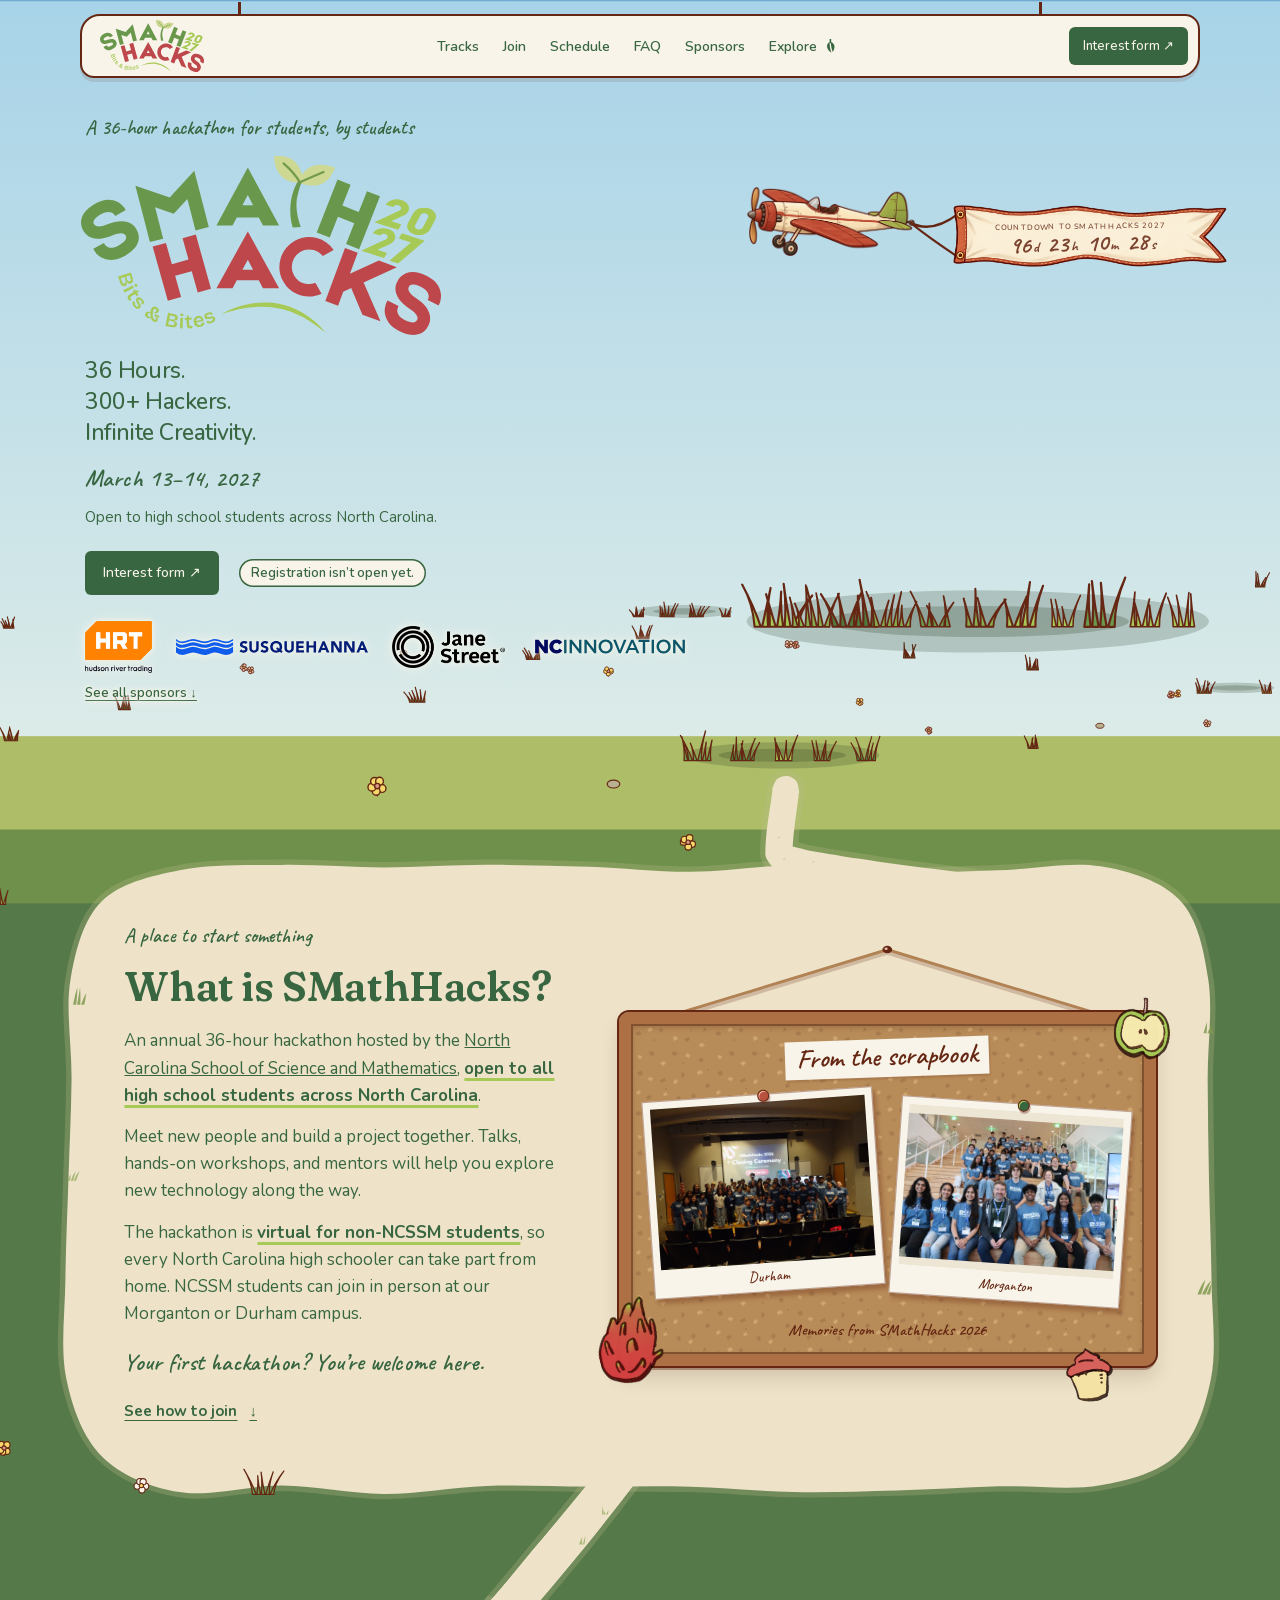
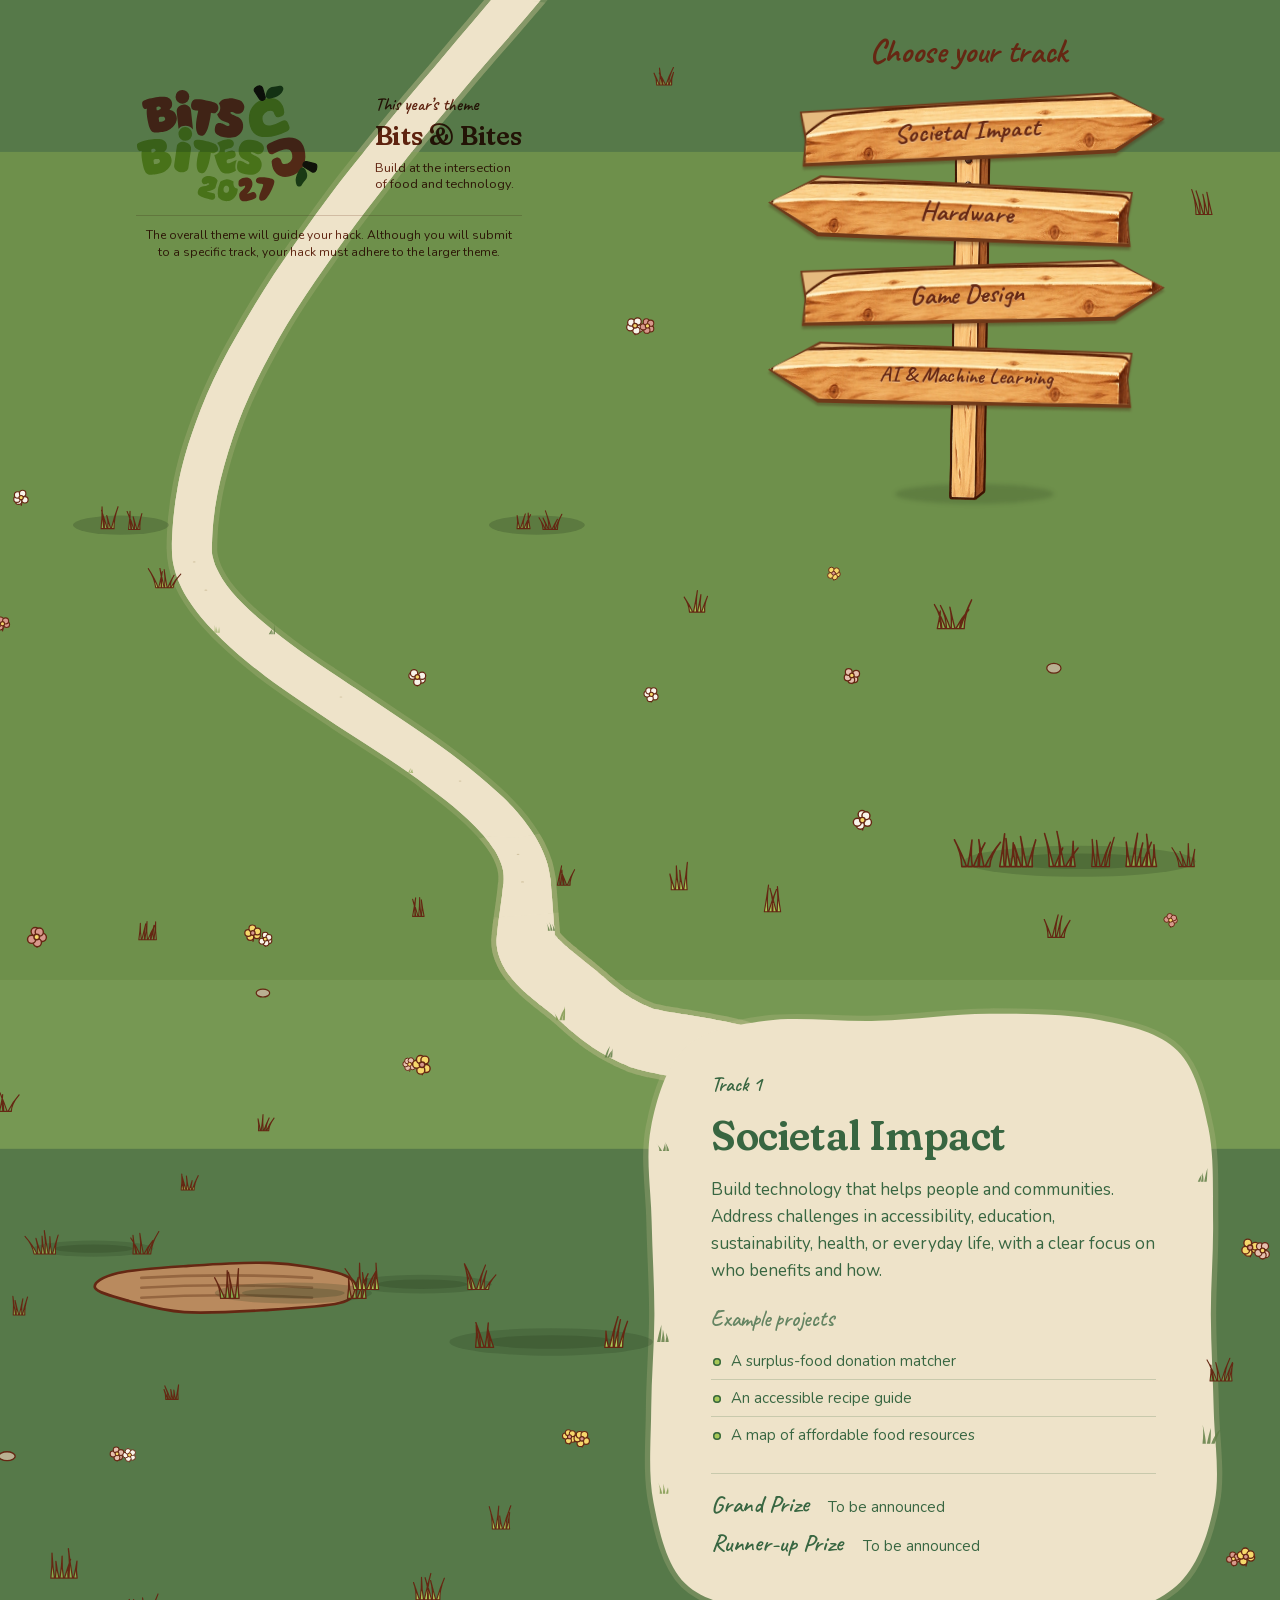
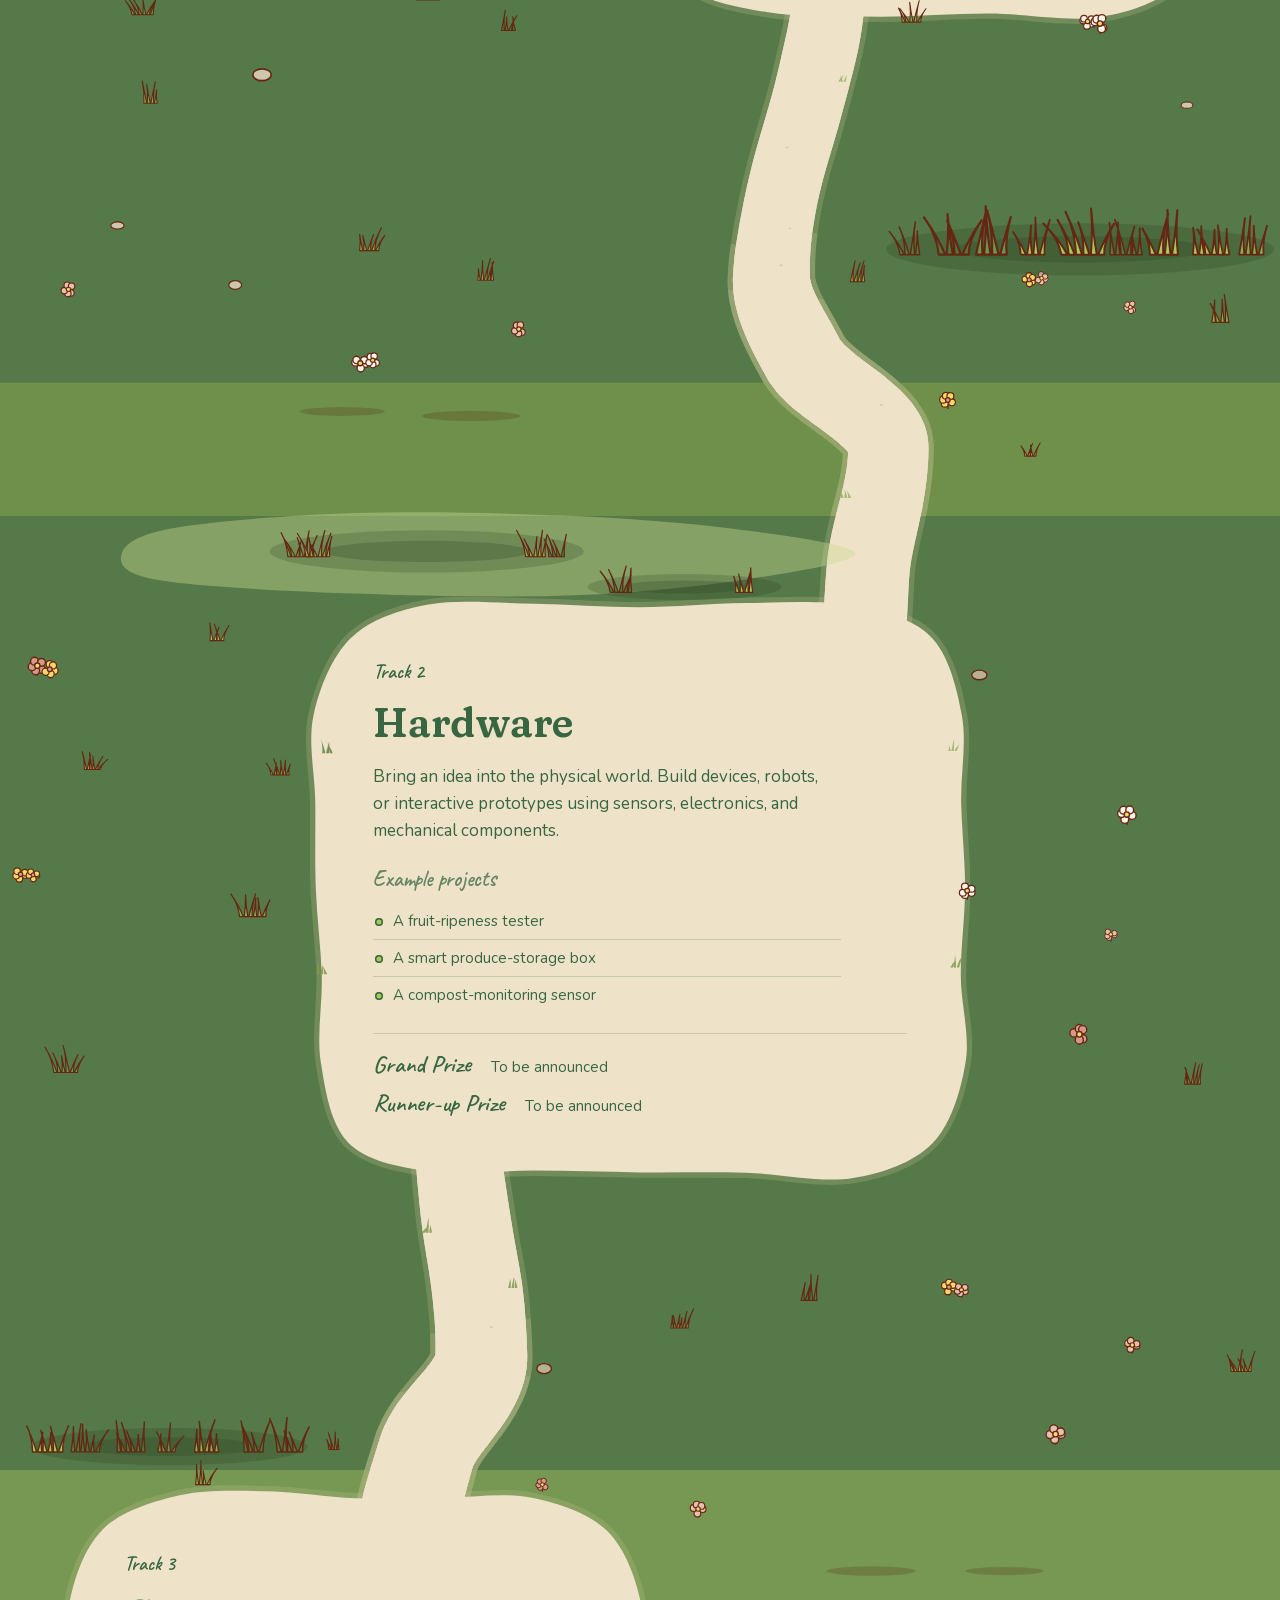
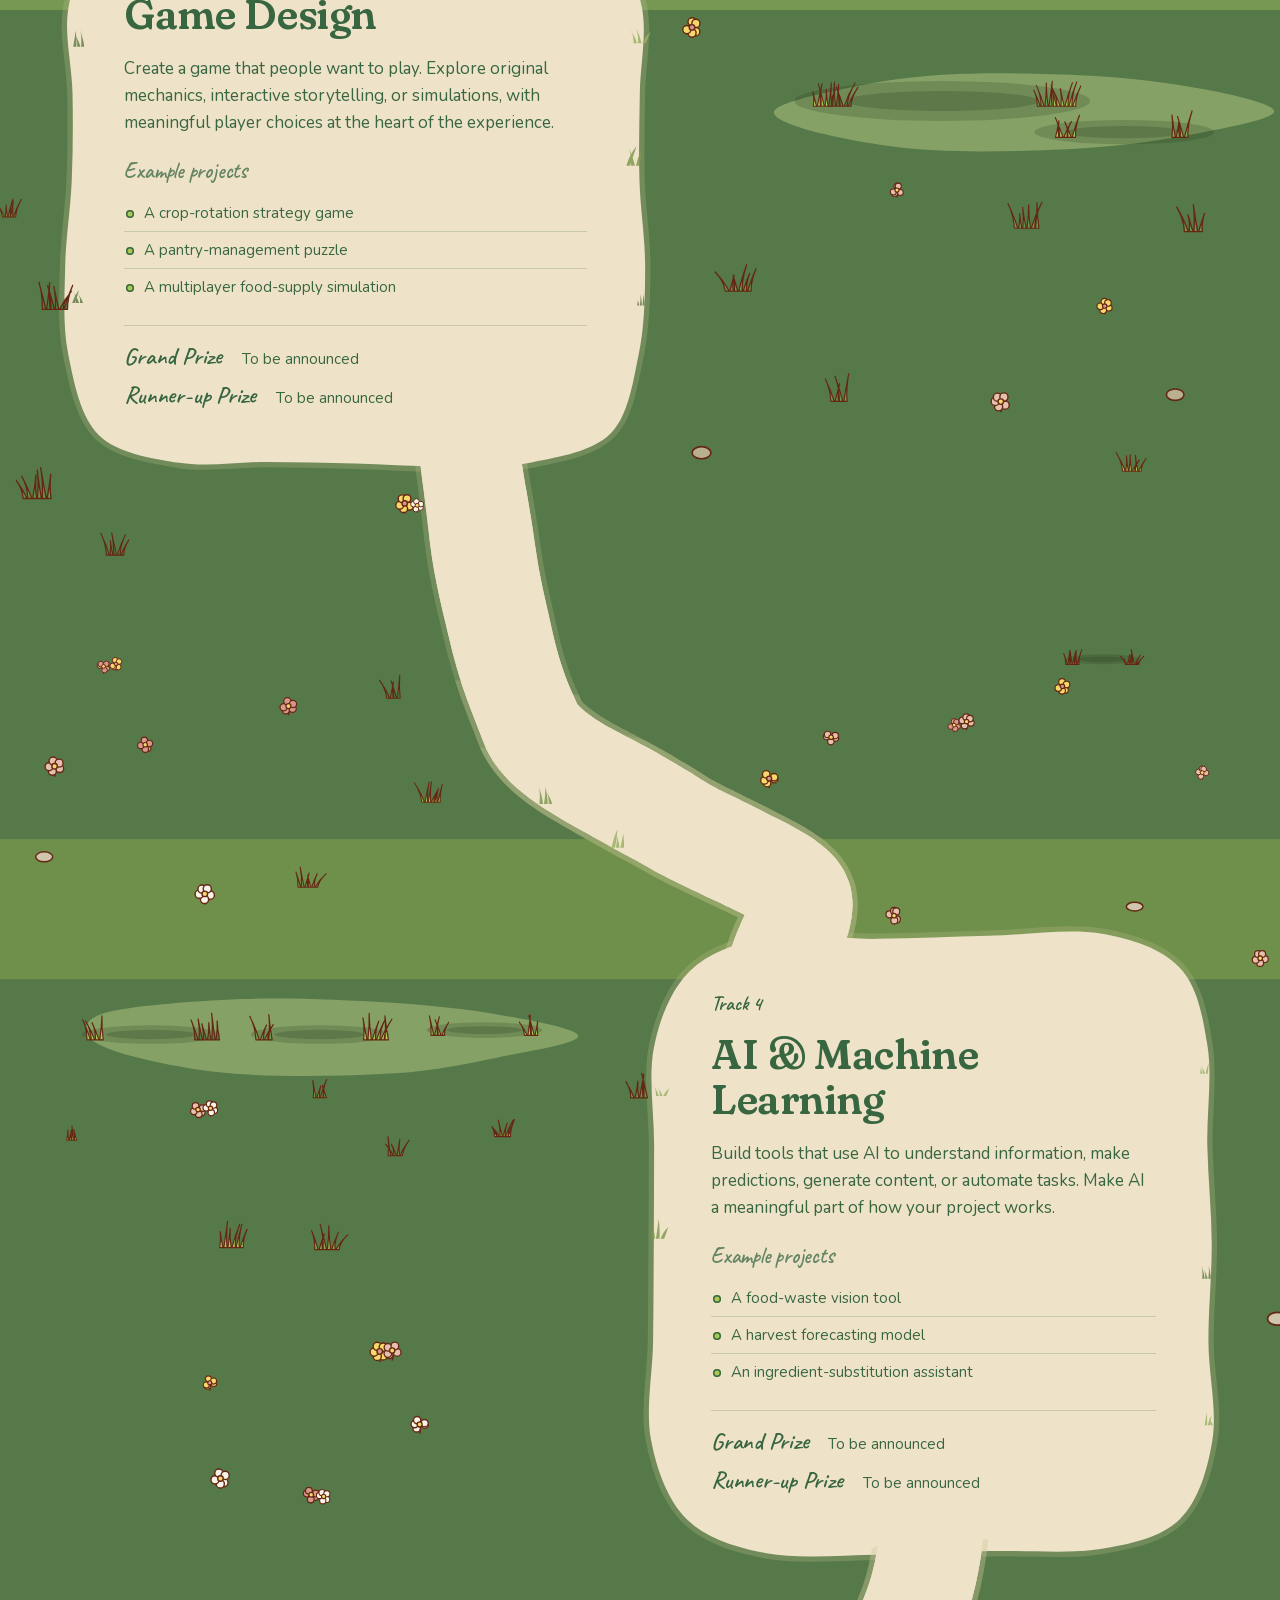
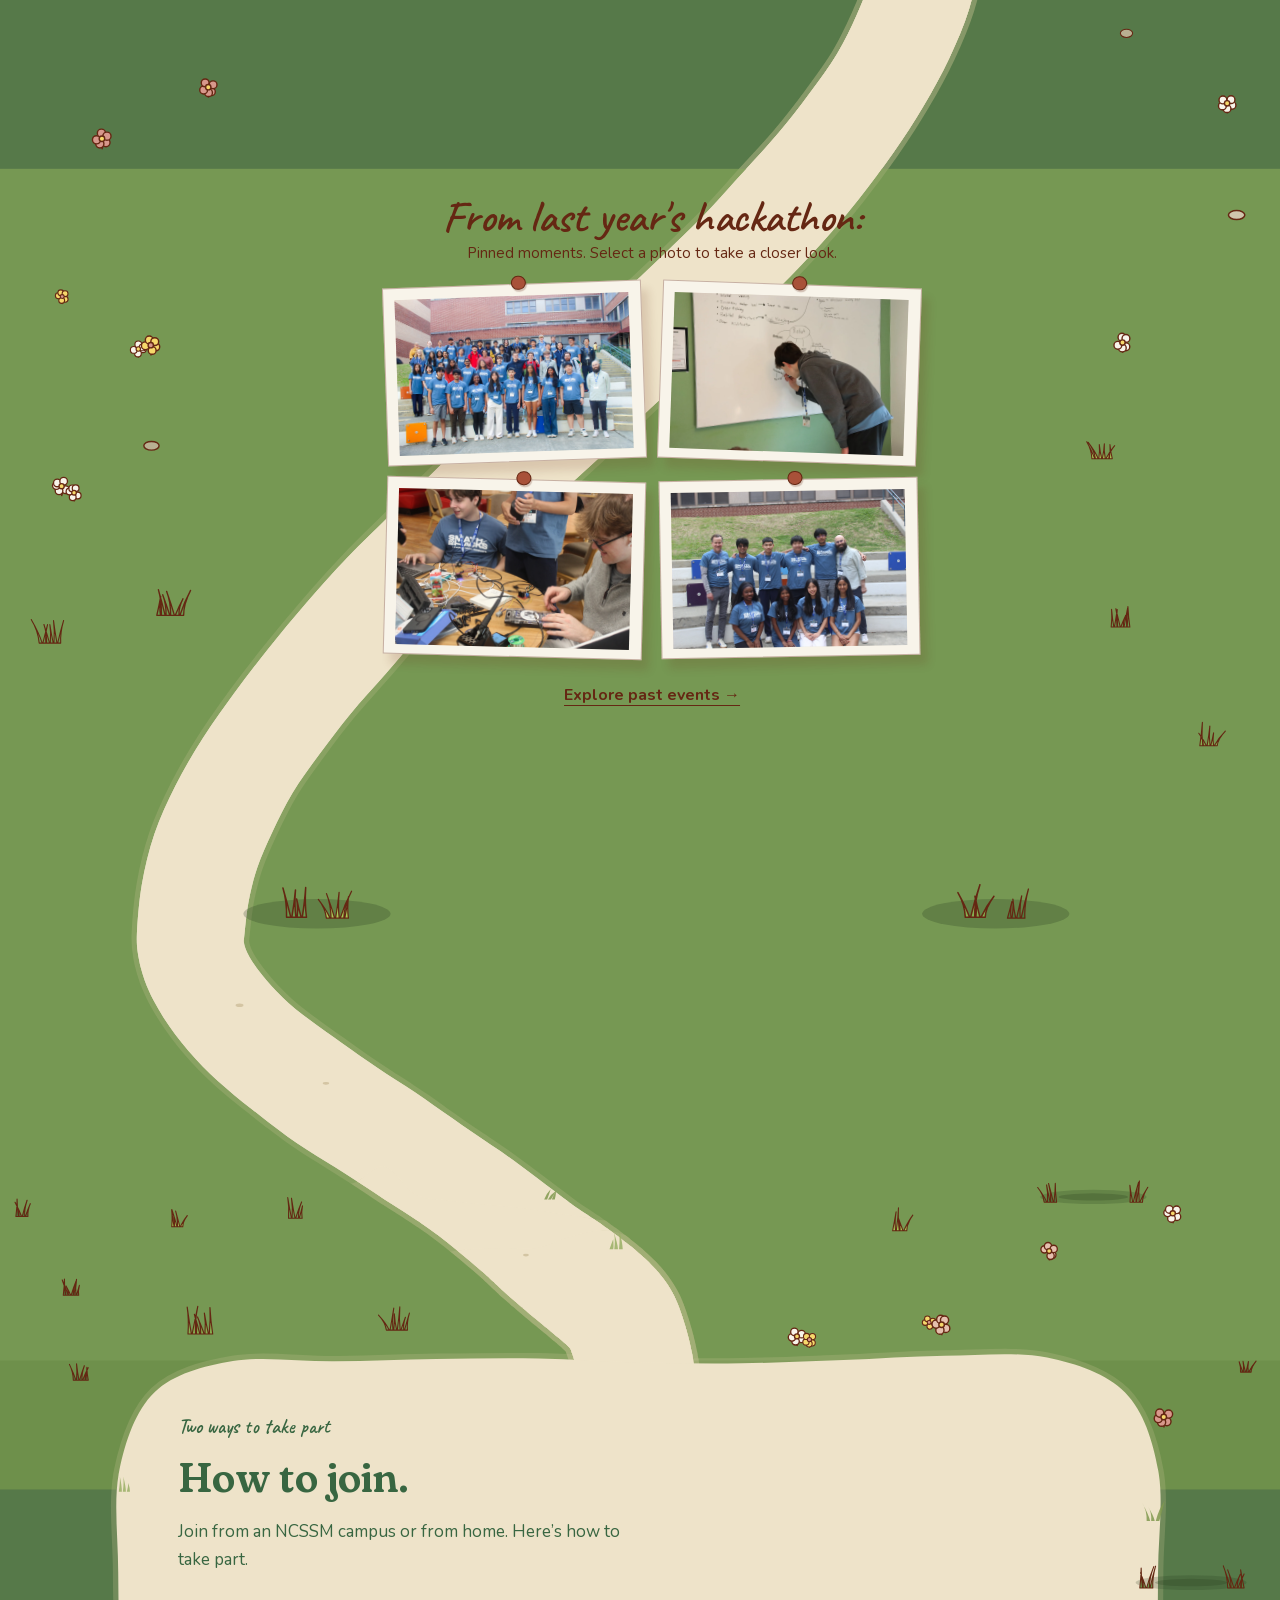
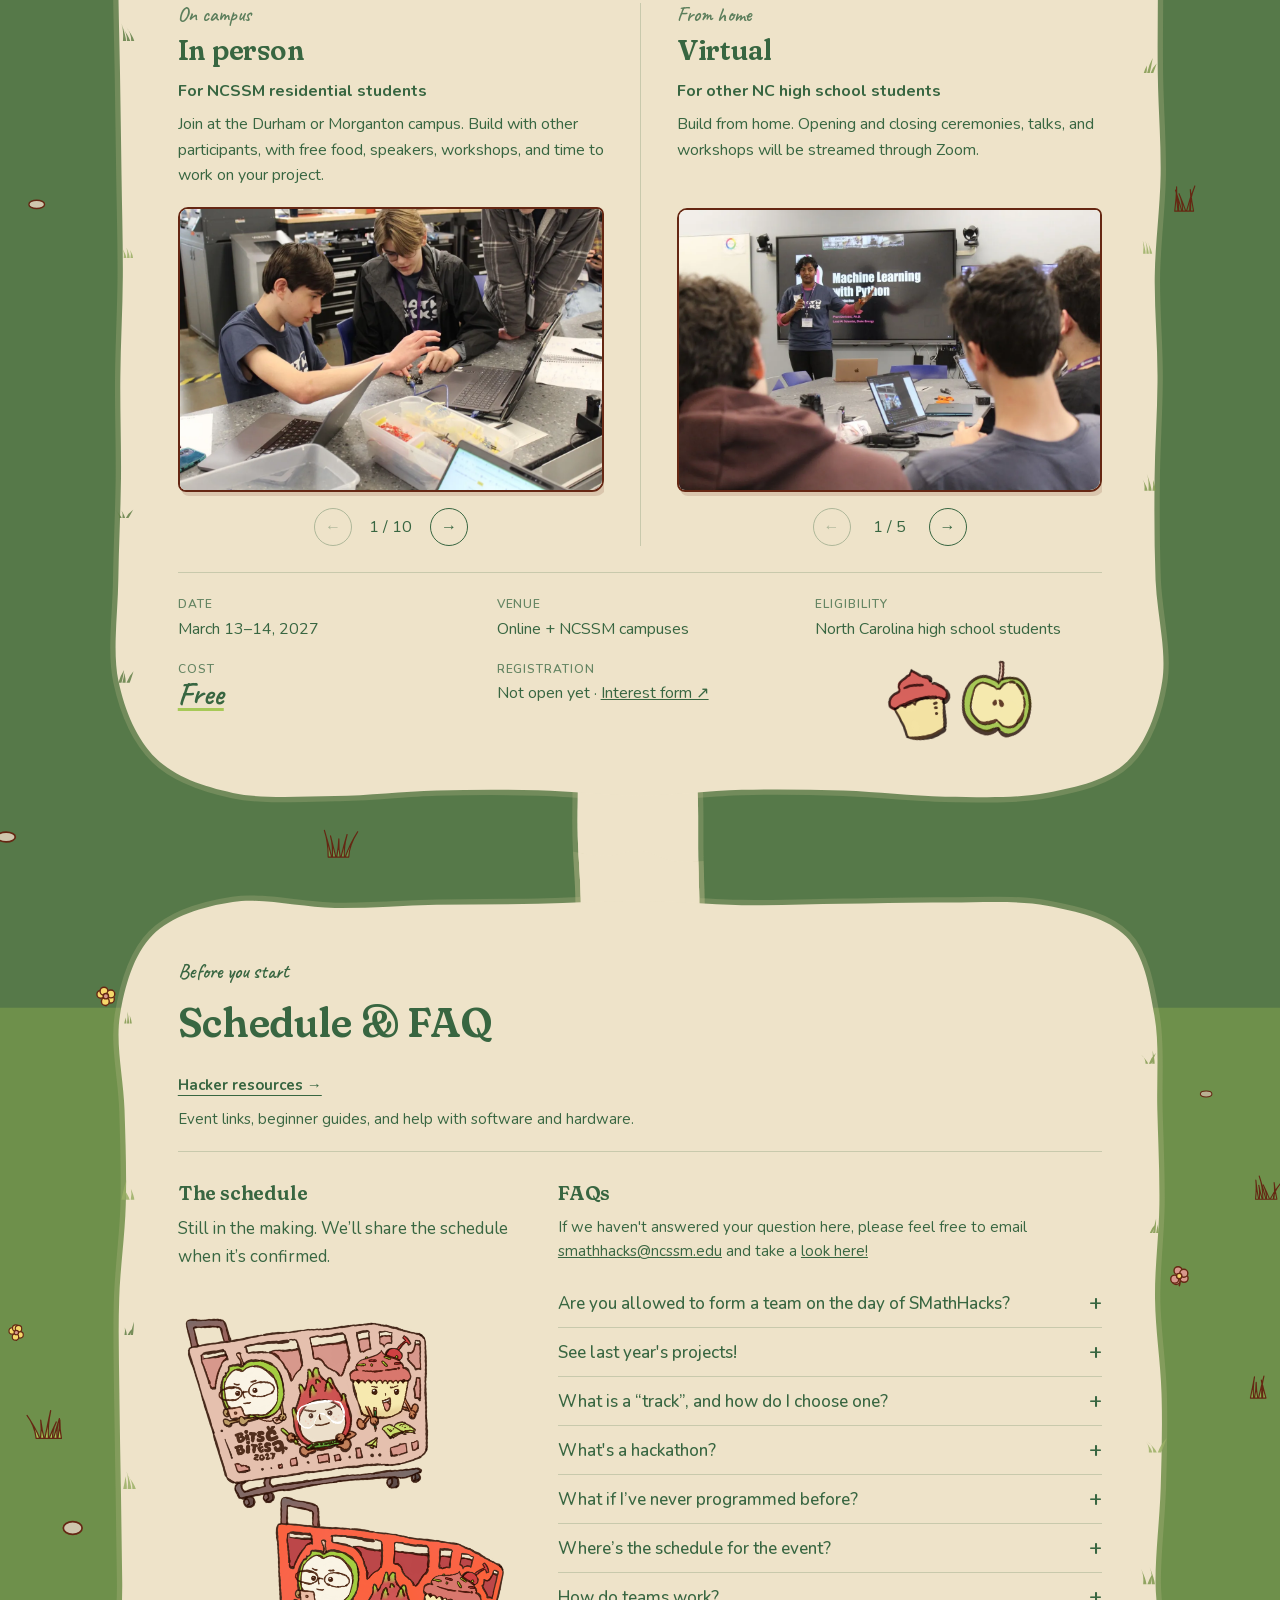
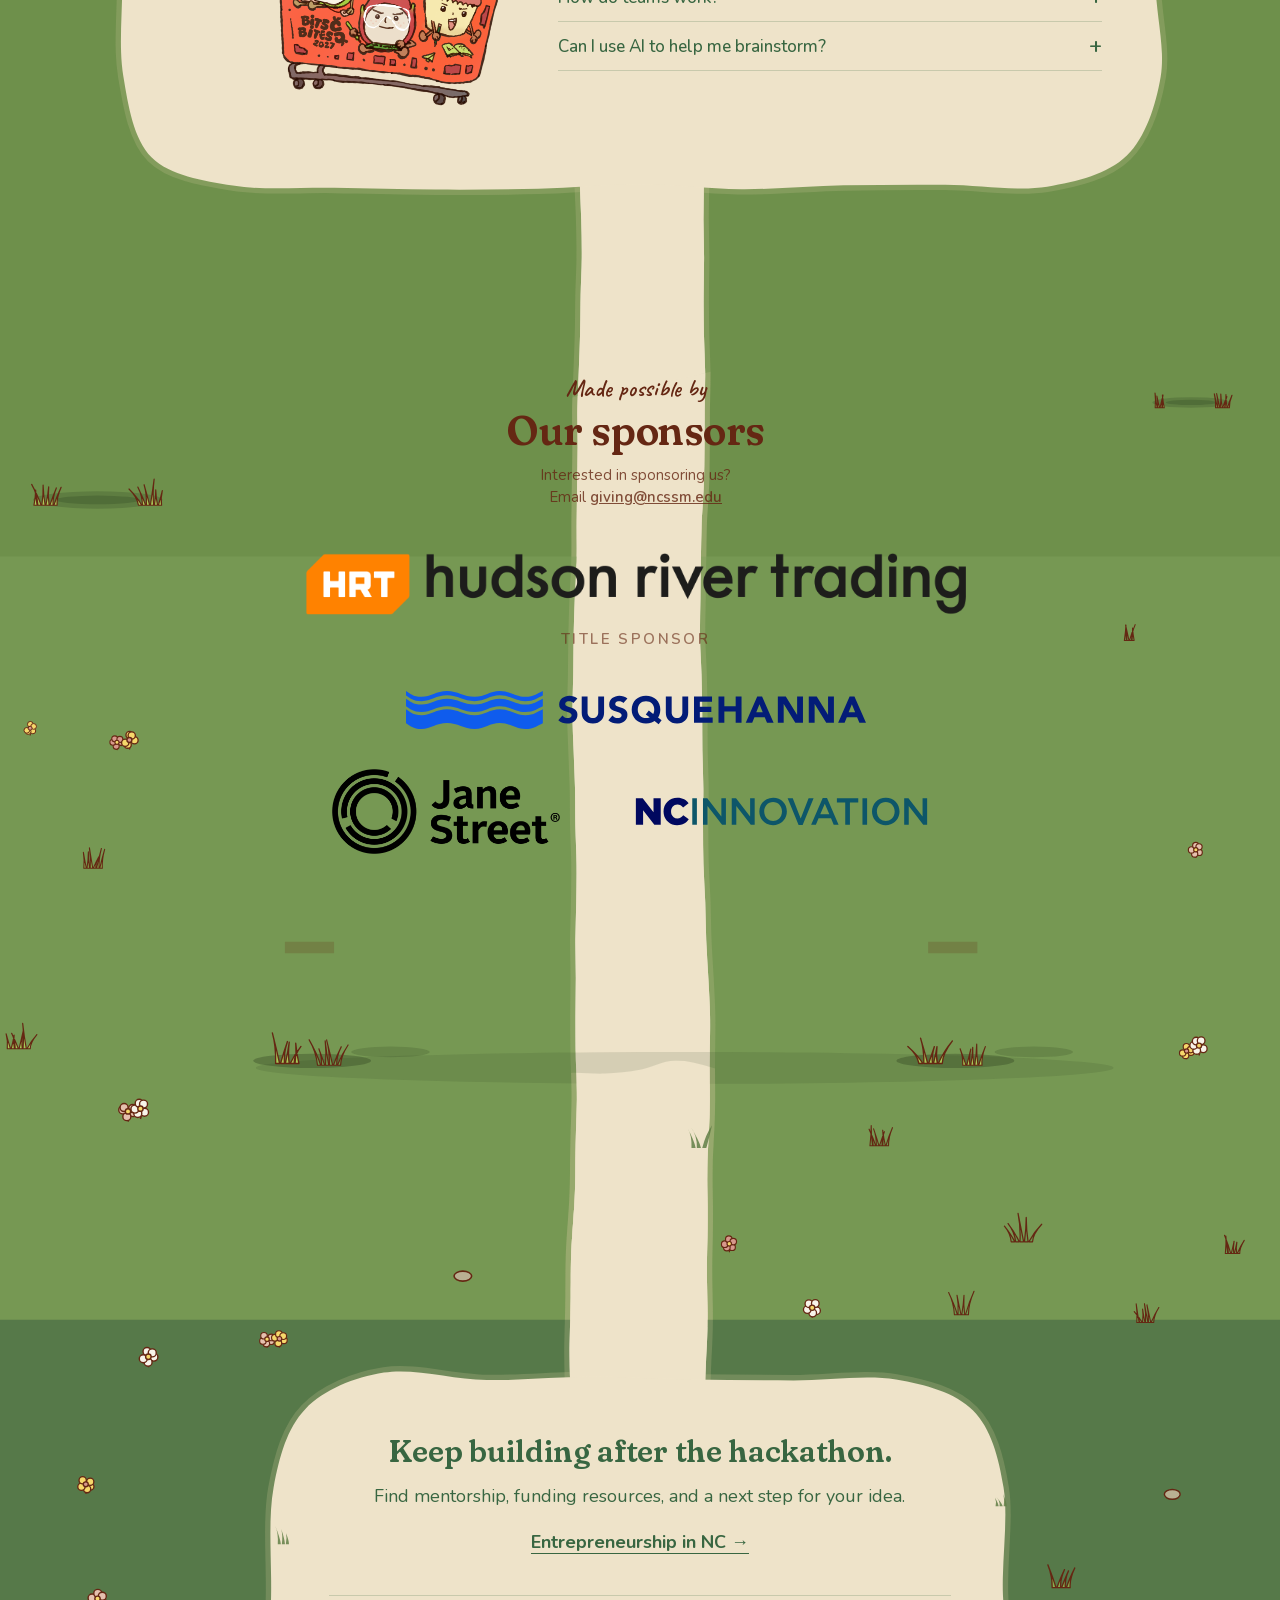
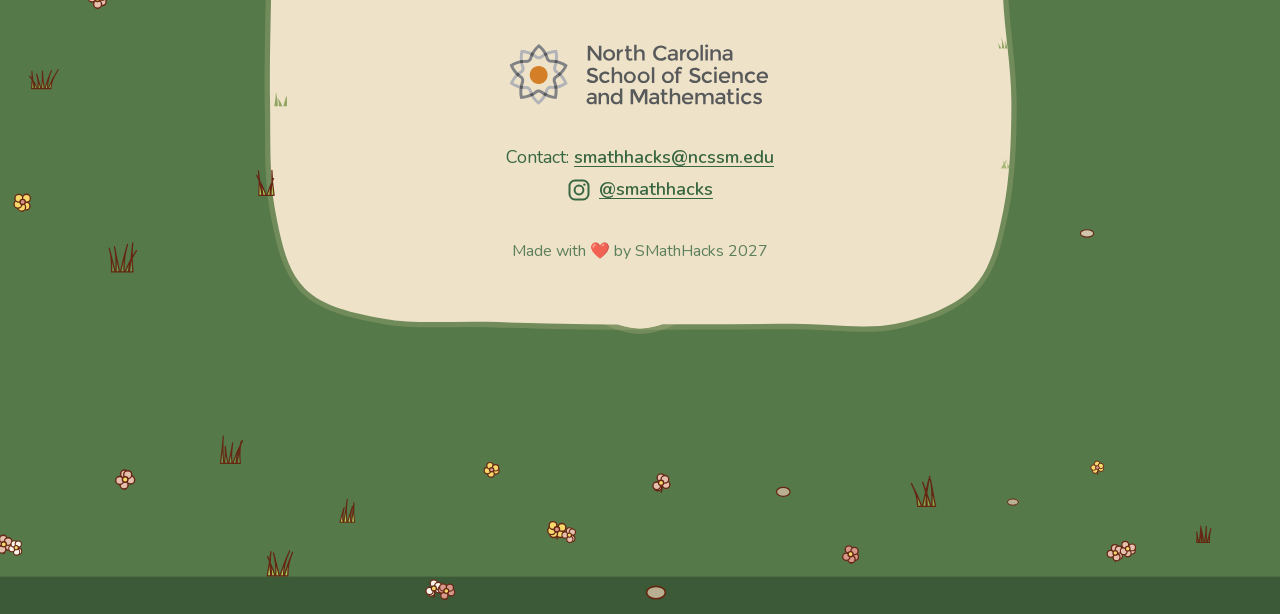
==== commit e41dfc8b: "Add track signpost beside the theme board with arrow links to each track" ====
--- a/index.html
+++ b/index.html
@@ -28,7 +28,7 @@
   <link rel="stylesheet" href="hillside.css?v=framed-carousels">
   <link rel="stylesheet" href="loader.css">
   <link rel="stylesheet" href="sky-announcements.css">
-  <link rel="stylesheet" href="trail-boards.css?v=theme-logo">
+  <link rel="stylesheet" href="trail-boards.css?v=track-signpost">
   <link rel="stylesheet" href="photo-viewer.css">
   <link rel="stylesheet" href="navigation.css?v=speakers-tba">
 </head>
@@ -169,7 +169,17 @@
       <p class="theme-note">The overall theme will guide your hack. Although you will submit to a specific track, your hack must adhere to the larger theme.</p>
     </section>
 
-    <section class="copy" id="tracks" data-copy="societal-impact" aria-labelledby="societal-title">
+    <nav class="track-signpost" id="tracks" aria-labelledby="track-signpost-title" data-track-signpost>
+      <h2 id="track-signpost-title">Choose your track</h2>
+      <div class="track-signpost-arrows">
+        <a class="track-arrow track-arrow-right" href="#societal-impact"><span>Societal Impact</span></a>
+        <a class="track-arrow track-arrow-left" href="#hardware"><span>Hardware</span></a>
+        <a class="track-arrow track-arrow-right" href="#game-design"><span>Game Design</span></a>
+        <a class="track-arrow track-arrow-left" href="#ai-machine-learning"><span>AI &amp; Machine Learning</span></a>
+      </div>
+    </nav>
+
+    <section class="copy" id="societal-impact" data-copy="societal-impact" aria-labelledby="societal-title">
       <p class="eyebrow">Track 1</p>
       <h2 id="societal-title">Societal Impact</h2>
       <p>Build technology that helps people and communities. Address challenges in accessibility, education, sustainability, health, or everyday life, with a clear focus on who benefits and how.</p>
@@ -370,7 +380,7 @@
   </dialog>
 
   <script type="module" src="event.js?v=no-captions"></script>
-  <script type="module" src="hillside.js?v=no-spool-2"></script>
+  <script type="module" src="hillside.js?v=track-signpost"></script>
   <script type="module" src="faq.js"></script>
   <script type="module" src="navigation.js"></script>
   <script type="module" src="loader.js"></script>
--- a/carousel.css
+++ b/carousel.css
@@ -0,0 +1,19 @@
+/* Photo carousels shared by Past Events and the How to join cards: one framed photo at a time,
+   mixed 3:2 and 16:9 shots cropped to one shape. Native scroll-snap does the work;
+   archive-carousel.js adds the buttons, keys, and counter. */
+.carousel{margin-top:24px}
+.carousel-track{position:relative;display:flex;gap:12px;overflow-x:auto;scroll-snap-type:x mandatory;scroll-behavior:smooth;overscroll-behavior-x:contain;padding-bottom:6px}
+.carousel.is-ready .carousel-track{scrollbar-width:none}
+.carousel.is-ready .carousel-track::-webkit-scrollbar{display:none}
+.carousel-track:focus-visible{outline:3px solid var(--forest);outline-offset:4px;border-radius:6px}
+.carousel-slide{flex:0 0 100%;margin:0;scroll-snap-align:start}
+.carousel-slide a{display:block;overflow:hidden;border:2px solid var(--ink);border-radius:10px 7px 12px 8px;box-shadow:3px 4px 0 #65271326}
+.carousel-slide img{display:block;width:100%;height:auto;aspect-ratio:3/2;object-fit:cover;background:var(--ground)}
+.carousel-label{font-size:13px;font-weight:700;letter-spacing:.08em;text-transform:uppercase;margin-bottom:10px}
+.carousel-controls{display:flex;align-items:center;justify-content:center;gap:14px;margin-top:10px}
+.carousel-controls[hidden]{display:none}
+.carousel-controls button{display:grid;place-items:center;width:38px;height:38px;padding:0;border:1.5px solid currentColor;border-radius:50%;background:transparent;color:inherit;font:600 16px/1 var(--font-body);cursor:pointer;transition:background-color .2s ease,color .2s ease,opacity .2s ease}
+.carousel-controls button:hover:not(:disabled){background:var(--forest);color:var(--panel-base,var(--cream))}
+.carousel-controls button:disabled{opacity:.35;cursor:default}
+.carousel-count{font-size:14px;font-variant-numeric:tabular-nums;min-width:5ch;text-align:center}
+@media(prefers-reduced-motion:reduce){.carousel-track{scroll-behavior:auto}.carousel-controls button{transition:none}}
--- a/loader.css
+++ b/loader.css
@@ -0,0 +1,122 @@
+/* Loading screen as a landing: we start high above the hillside and descend as the art arrives.
+   --loader-p (0–1, set by loader.js) is real progress. The real page sits low on screen while we are
+   "up high" and rises into place as we come down; the clouds stream upward past us and are gone
+   before we reach the page's own painted clouds; on finish the page touches down with a small bump.
+   Narrow screens whose first view is all sky (the hills start below the fold) descend past the top of the
+   page to land on the hills (--loader-ground, measured by loader.js), then pan up to the hero.
+   Only shown when the inline head script adds .is-loading, so no-JS visitors never see it. */
+:root{
+  /* Altitude falls off with the square of what's left: fast from high up, easing off as the ground nears, like a landing. */
+  --loader-alt:calc((1 - var(--loader-p, 0)) * (1 - var(--loader-p, 0)) * 150vh);
+  --loader-glide:1.6s cubic-bezier(.45,0,.15,1);
+}
+.site-loader{display:none}
+.is-loading .site-loader,.loader-leaving .site-loader{position:fixed;inset:0;z-index:500;display:grid;place-items:center;overflow:hidden;
+  color:var(--ink,#652713);font-family:var(--font-body,'Nunito',sans-serif)}
+.loader-leaving .site-loader{pointer-events:none}
+
+/* The ground: the actual page, lowered by our altitude (off-screen entirely at the start). Each step of progress is a glide, not a jump. */
+.is-loading .world,.loader-leaving .world{transform:translateY(calc(var(--loader-alt) - var(--loader-ground, 0px)));transition:transform var(--loader-glide)}
+/* The bump uses the separate `translate` property so it adds to wherever the page is, rather than snapping it to 0. */
+.loader-leaving .world{animation:loader-touchdown .75s cubic-bezier(.3,0,.3,1) .05s}
+@keyframes loader-touchdown{0%{translate:0 0}35%{translate:0 9px}70%{translate:0 -2px}100%{translate:0 0}}
+/* After landing on the hills, look up: a slow, eased pan back to the top of the page. */
+.loader-panning .world{transition:transform 1.4s cubic-bezier(.65,0,.35,1)}
+/* From the air you only see the painted land; the header and the page's words appear once we've landed. */
+.is-loading .site-header,.is-loading .world main{opacity:0;visibility:hidden}
+.loader-leaving .site-header,.loader-leaving .world main{animation:loader-header-in .5s ease var(--loader-reveal, .35s) both}
+@keyframes loader-header-in{from{opacity:0}to{opacity:1}}
+
+/* The sky above the hillside: fills exactly the gap above the lowered page and meets its painted sky (#A7D3E8) seamlessly. */
+/* It's deeper blue up high and lightens as we drop toward the page. */
+.loader-sky{position:absolute;inset:0 0 auto;height:calc(var(--loader-alt) - var(--loader-ground, 0px) + 2px);background:linear-gradient(180deg,#5e9cc9 0%,#86bedc 55%,#A7D3E8 100%);
+  transition:height var(--loader-glide)}
+
+/* Clouds: we fall through them. Each climbs at its own --speed (vh per full descent; nearer clouds faster),
+   some start below the screen and rush past, and the whole layer fades from 30% and is gone by 60% progress, so it's
+   clear sky by the time the page's own clouds come into view. The image inside carries the idle drift. */
+.loader-clouds{position:absolute;inset:0;pointer-events:none;opacity:clamp(0, calc((.6 - var(--loader-p, 0)) / .3), 1);transition:opacity var(--loader-glide)}
+.loader-cloud{position:absolute;opacity:0;transform:translateY(24px);translate:0 calc(var(--loader-p, 0) * var(--speed, 120) * -1vh);
+  transition:opacity .7s ease var(--in,0s),transform 1.1s cubic-bezier(.22,1,.36,1) var(--in,0s),translate var(--loader-glide)}
+.loader-cloud img{display:block;width:100%;height:auto;animation:loader-drift var(--drift,9s) ease-in-out infinite alternate;animation-delay:calc(var(--in,0s) * -6)}
+@keyframes loader-drift{from{transform:translateX(-14px)}to{transform:translateX(14px)}}
+
+.loader-stage{position:relative;z-index:1;width:min(440px,calc(100% - 48px));display:flex;flex-direction:column;align-items:center;text-align:center;
+  opacity:0;transform:translateY(10px);transition:opacity .5s ease .1s,transform .7s cubic-bezier(.22,1,.36,1) .1s}
+/* Nothing appears until the loader's own art has decoded, so it fades in whole instead of popping in piece by piece. */
+.loader-ready .loader-cloud,.loader-ready .loader-stage{opacity:1;transform:none}
+.loader-logo{width:min(220px,60%);height:auto;margin-bottom:22px}
+
+.loader-crew{display:flex;justify-content:center;align-items:flex-end;gap:clamp(10px,4vw,26px);height:96px}
+.loader-crew img{display:block;width:auto;height:84px;transform-origin:50% 100%;animation:loader-hop 1.2s cubic-bezier(.45,0,.55,1) infinite}
+.loader-crew img:nth-child(2){height:90px;animation-delay:.18s}
+.loader-crew img:nth-child(3){animation-delay:.36s}
+@keyframes loader-hop{
+  0%,55%,100%{transform:translateY(0) scale(1,1)}
+  12%{transform:translateY(0) scale(1.06,.92)}
+  30%{transform:translateY(-18px) scale(.96,1.05)}
+  48%{transform:translateY(0) scale(1.05,.94)}
+}
+
+/* The progress meter is a cookie baked one bit at a time ("Bits & Bites"): loader.js lays out a pixel grid
+   cut to a circle, and each bit pops onto the tray as real progress arrives. Edge bits are browned, a few
+   are chocolate chips. At 100% Bite lunges over and takes a chomp out of it, and the crumbs fall away. */
+.loader-cookie{--bit:clamp(8px,1.6vh,11px);--gap:1px;position:relative;display:grid;grid-template-columns:repeat(var(--cols,13),var(--bit));gap:var(--gap);
+  margin-top:6px;filter:drop-shadow(0 3px 0 #6527132e)}
+.loader-cookie i{width:var(--bit);height:var(--bit);border-radius:2px;background:#e3b26b;box-shadow:inset 0 -2px 0 #0000001a;
+  opacity:0;transform:translateY(-16px) scale(.4);transition:opacity .18s ease,transform .42s cubic-bezier(.34,1.7,.5,1)}
+.loader-cookie i.edge{background:#c98a45}
+.loader-cookie i.hi{background:#f0cb8a}
+.loader-cookie i.chip{background:#5b3a22;border-radius:3px}
+.loader-cookie i.out{visibility:hidden}
+/* The empty slot shows a faint tray where the cookie will go, so the meter reads before any bits land. */
+.loader-cookie i.slot{opacity:.16;transform:none;background:#652713;box-shadow:none;transition:none}
+.loader-cookie i.on{opacity:1;transform:none}
+/* The chomp: bitten bits fall as crumbs, each with its own drift and spin. */
+.loader-cookie i.eaten{animation:loader-crumb .7s cubic-bezier(.4,0,.8,.6) var(--cd,0s) forwards}
+@keyframes loader-crumb{
+  0%{opacity:1;transform:none}
+  20%{transform:translate(calc(var(--dx) * .3),-6px) rotate(calc(var(--rot) * .3))}
+  100%{opacity:0;transform:translate(var(--dx),70px) rotate(var(--rot)) scale(.6)}
+}
+.loader-cookie.chomped{animation:loader-cookie-shake .28s ease}
+@keyframes loader-cookie-shake{30%{transform:translate(-3px,1px) rotate(-2deg)}65%{transform:translate(2px,0) rotate(1deg)}}
+/* Bite leans in for the chomp (overrides the hop for that one moment). */
+.loader-crew img.chomping{animation:loader-chomp .5s cubic-bezier(.3,0,.3,1) forwards}
+@keyframes loader-chomp{
+  0%{transform:none}
+  40%{transform:translate(-26px,30px) rotate(-14deg) scale(1.08,.94)}
+  60%{transform:translate(-22px,26px) rotate(-10deg) scale(.96,1.05)}
+  100%{transform:translate(0,0) rotate(0) scale(1)}
+}
+.loader-caption{margin-top:14px;font-family:var(--font-hand,'Caveat',cursive);font-size:24px;font-weight:600;line-height:1.2;min-height:1.2em}
+.loader-percent{margin-top:2px;font-size:13px;font-weight:700;letter-spacing:.08em;opacity:.65;font-variant-numeric:tabular-nums}
+/* A soft cream halo keeps the words readable when the hills and buildings slide in behind them. */
+.loader-caption,.loader-percent{text-shadow:0 0 3px #F8F4EA,0 0 8px #F8F4EA,0 0 14px #F8F4EAcc}
+
+/* Exit: the crew and trail lift out first, then every remaining cloud rises at its own pace and fades. */
+.loader-leaving .site-loader{pointer-events:none}
+.loader-leaving .loader-stage{animation:loader-stage-out .45s cubic-bezier(.55,0,.75,.3) forwards}
+.loader-leaving .loader-cloud{animation:loader-rise var(--rise-t,1.4s) cubic-bezier(.45,0,.25,1) var(--rise-d,0s) forwards}
+@keyframes loader-stage-out{to{opacity:0;transform:translateY(-28px) scale(.97)}}
+@keyframes loader-fade{to{opacity:0}}
+@keyframes loader-rise{
+  0%{opacity:1;transform:translateY(0)}
+  60%{opacity:.9}
+  100%{opacity:0;transform:translateY(var(--rise,-60vh)) scale(1.08)}
+}
+
+@media (prefers-reduced-motion:reduce){
+  /* No descent: a plain sky screen that fades away. */
+  .is-loading .world,.loader-leaving .world,.loader-clouds{transform:none;transition:none;animation:none}
+  .loader-cloud{translate:none}
+  .loader-clouds{opacity:1}
+  .loader-sky{height:100%;transition:none;background:linear-gradient(180deg,#A7D3E8 0%,#EDF3E8 100%)}
+  .loader-crew img,.loader-cloud img{animation:none}
+  .loader-cloud,.loader-stage,.loader-cookie i{transition:opacity .3s ease}
+  .loader-cookie i{transform:none}
+  .loader-cookie i.eaten,.loader-cookie.chomped,.loader-crew img.chomping{animation:none}
+  .loader-cloud,.loader-stage{transform:none}
+  .loader-leaving .loader-stage,.loader-leaving .loader-cloud,.loader-leaving .loader-sky{animation:loader-fade .35s ease forwards}
+  .loader-leaving .site-header,.loader-leaving .world main{animation:none}
+}
--- a/trail-boards.css
+++ b/trail-boards.css
@@ -1,10 +1,13 @@
 /* Both boards stand in the world. Only their actual lettering and photo cards are HTML. */
 .trail-face{position:absolute;z-index:2;container-type:inline-size;color:var(--ink);text-align:center;line-height:1.2}
-.theme-sign-face{display:grid;grid-template-columns:auto 1fr;grid-template-rows:auto auto;align-content:center;align-items:center;column-gap:4cqw;row-gap:1.5cqw;text-align:left;mix-blend-mode:multiply}
-.theme-sign-face h2{grid-row:1/3;margin:0;line-height:0;transform:rotate(-2deg)}
-.theme-logo{display:block;width:auto;height:27cqw}
-.theme-sign-face .eyebrow{font-size:5.5cqw;margin:0;line-height:1;align-self:end}
-.theme-sign-face>p:last-child{font-size:clamp(10px,3.6cqw,17px);max-width:24ch;margin:0;line-height:1.3;align-self:start}
+/* Logo on the left; the theme named in words beside it, so it reads even where the lettering doesn't.
+   The note on how theme and tracks relate spans the board underneath. */
+.theme-sign-face{display:grid;grid-template-columns:auto auto;justify-content:center;grid-template-rows:auto auto auto auto;align-content:center;align-items:center;column-gap:4.5cqw;padding:4cqw 2cqw;text-align:left;mix-blend-mode:multiply}
+.theme-logo{grid-row:1/4;display:block;width:auto;height:33cqw;transform:rotate(-2deg)}
+.theme-sign-face .eyebrow{font-size:5cqw;margin:0;line-height:1;align-self:end}
+.theme-sign-face .theme-title{margin:1.2cqw 0 1.4cqw;font-size:clamp(18px,7.4cqw,38px);line-height:1;white-space:nowrap;color:var(--ink)}
+.theme-tagline{font-size:clamp(10px,3.6cqw,17px);max-width:23ch;margin:0;line-height:1.3;align-self:start}
+.theme-note{grid-column:1/-1;margin:3.5cqw 0 0;padding-top:3cqw;border-top:1px solid #65271333;font-size:clamp(10px,3.4cqw,16px);line-height:1.4;text-align:center;text-wrap:balance}
 .gallery-face{padding:0;display:block}
 .gallery-face h2{font-family:var(--font-hand);font-size:clamp(24px,8cqw,46px);margin:0 0 1cqw;line-height:1}
 .gallery-note{font-size:clamp(9px,3.2cqw,15px);margin:0 0 3cqw;line-height:1.2}
@@ -26,3 +29,24 @@
 .world:not(.is-laid-out) .trail-face{position:relative;left:auto!important;top:auto!important;width:min(560px,90%)!important;height:auto!important;margin:40px auto;padding:24px;background:var(--cream)}
 @media(max-width:1049px){.site-header nav .nav-wide{display:none}}
 @media(prefers-reduced-motion:reduce){.gallery-photo{transition:none}.gallery-photo:hover,.gallery-photo:focus-visible{transform:none}}
+
+/* The track junction uses the hillside's painted timber, with real anchor links for lettering.
+   Keep the link outside the clipped plank so keyboard focus outlines stay visible. */
+.track-signpost{position:absolute;z-index:2;container-type:inline-size;isolation:isolate;color:var(--ink);text-align:center}
+.track-signpost::before{content:'';position:absolute;z-index:-1;left:46%;top:19cqw;bottom:1cqw;width:9%;background:url('assets/mvp/props/billboard-v2/billboard-post.webp') center/100% 100% no-repeat;transform:rotate(1deg);pointer-events:none}
+.track-signpost::after{content:'';position:absolute;z-index:-2;bottom:0;left:32%;width:39%;height:5cqw;border-radius:50%;background:#22331a30;filter:blur(2px);pointer-events:none}
+.track-signpost h2{margin:0 0 7cqw;font-family:var(--font-hand);font-size:8cqw;font-weight:700;line-height:1.15;color:var(--ink)}
+.track-signpost-arrows{display:grid;gap:5cqw;padding-bottom:24cqw}
+.track-arrow{--tilt:-3deg;--arrow:polygon(0 5%,86% 0,100% 48%,86% 100%,0 95%,1% 51%);position:relative;display:flex;align-items:center;justify-content:center;width:89%;min-height:max(48px,15cqw);margin-left:9%;padding:2cqw 13% 2cqw 5%;color:var(--ink);font-family:var(--font-hand);font-size:6.5cqw;font-weight:700;line-height:1.1;text-decoration:none;transform:rotate(var(--tilt));filter:drop-shadow(0 3px 1px #45220e55);transition:transform .2s ease,filter .2s ease}
+.track-arrow::before,.track-arrow::after{content:'';position:absolute;inset:0;z-index:-1;clip-path:var(--arrow);pointer-events:none}
+.track-arrow::before{background:#703919}
+.track-arrow::after{inset:2px 2px 4px;background:#e6bb7f url('assets/mvp/props/billboard-v2/billboard-panel.webp') center top/100% 650% no-repeat}
+.track-arrow span{position:relative;white-space:nowrap;text-shadow:0 1px #fff5}
+.track-arrow-left{--tilt:2.5deg;--arrow:polygon(14% 0,100% 5%,99% 49%,100% 95%,14% 100%,0 48%);margin-left:1%;padding:2cqw 5% 2cqw 13%}
+.track-arrow:last-child{font-size:max(16px,5.2cqw);--tilt:1.5deg}
+.track-arrow:nth-child(3){--tilt:-1.5deg}
+.track-arrow:hover,.track-arrow:focus-visible{transform:translateY(-3px) rotate(0deg);filter:drop-shadow(0 5px 2px #45220e66)}
+.track-arrow:focus-visible{outline:3px solid var(--forest);outline-offset:7px;border-radius:2px}
+.world:not(.is-laid-out) .track-signpost{position:relative;left:auto!important;top:auto!important;width:min(460px,85%)!important;margin:50px auto}
+@media(max-width:359px){.track-signpost{scroll-margin-top:130px}}
+@media(prefers-reduced-motion:reduce){.track-arrow{transition:none}.track-arrow:hover,.track-arrow:focus-visible{transform:rotate(var(--tilt))}}
--- a/navigation.css
+++ b/navigation.css
@@ -10,6 +10,9 @@
 .explore-panel{position:absolute;top:calc(100% + 16px);right:-20px;width:258px;padding:12px;background:var(--cream);border:2px solid var(--ink);border-radius:12px 9px 13px 10px;box-shadow:0 6px 0 #65271320}
 .site-header .explore-panel a{display:flex;min-height:44px;padding:9px 12px;border-radius:6px;font-size:14px;white-space:normal}
 .site-header .explore-panel a:hover,.site-header .explore-panel a[aria-current=page]{background:var(--ground);text-decoration:underline;text-underline-offset:4px}
+/* Announced but not live yet: same row as a link, visibly inert. */
+.site-header .explore-panel .explore-soon{display:flex;align-items:center;justify-content:space-between;gap:10px;min-height:44px;padding:9px 12px;font-size:14px;font-weight:600;color:#38664180;cursor:default}
+.explore-soon small{flex:none;padding:2px 8px;border-radius:999px;border:1.5px dashed currentColor;font-size:11px;font-weight:700;letter-spacing:.08em;line-height:1.3}
 .menu-toggle{display:none;min-height:44px;align-items:center;gap:9px;border:0;padding:6px 10px;background:transparent;color:var(--ink);font:700 14px var(--font-body);cursor:pointer}
 .menu-toggle::after{content:'+';font-size:22px;line-height:1}
 .menu-toggle[aria-expanded=true]::after{content:'−'}
@@ -23,6 +26,7 @@
 .hacker-resources-link{margin:0 0 24px;padding:0 0 20px;border-bottom:1px solid var(--rule)}
 .hacker-resources-link p{font-size:15px;max-width:60ch}
 .finale-copy .continue-building{margin-top:28px;padding-top:22px;border-top:1px solid var(--rule)}
+.finale-copy .continue-building:first-child{margin-top:0;padding-top:0;border-top:0}
 .continue-building h3{margin-bottom:10px}
 .continue-building p{font-size:15px}
 .continue-building .trail-link{margin-top:6px}
@@ -49,7 +53,7 @@
   .explore-menu>summary{padding:9px 12px;font-size:16px}
   .navigation-ready .explore-menu>summary{display:none}
   .explore-panel{position:static;width:100%;padding:0;border:0;border-radius:0;box-shadow:none;background:transparent}
-  .site-header .explore-panel a{font-size:16px;padding:9px 12px}
+  .site-header .explore-panel a,.site-header .explore-panel .explore-soon{font-size:16px;padding:9px 12px}
   .gallery-face .archive-link{font-size:13px}
 }
 @media(prefers-reduced-motion:reduce){.explore-menu>summary::after{transition:none}}
